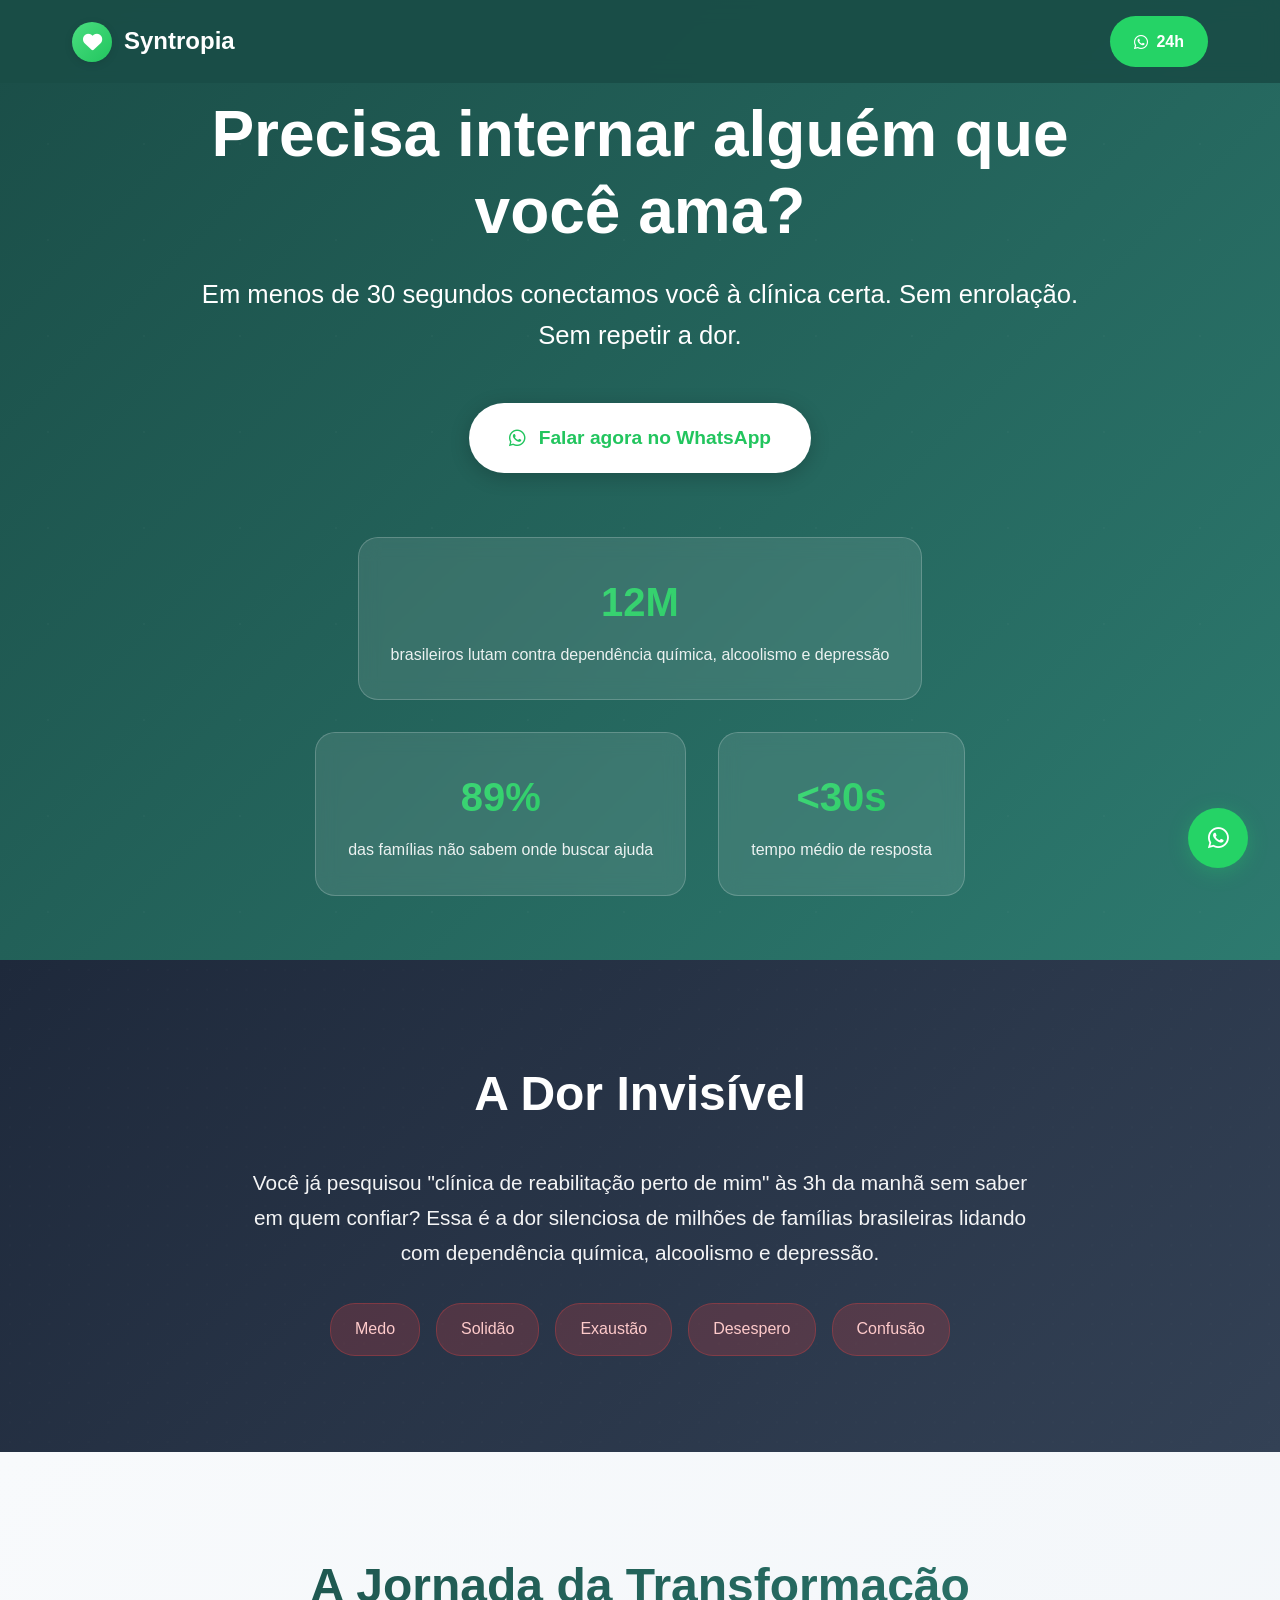
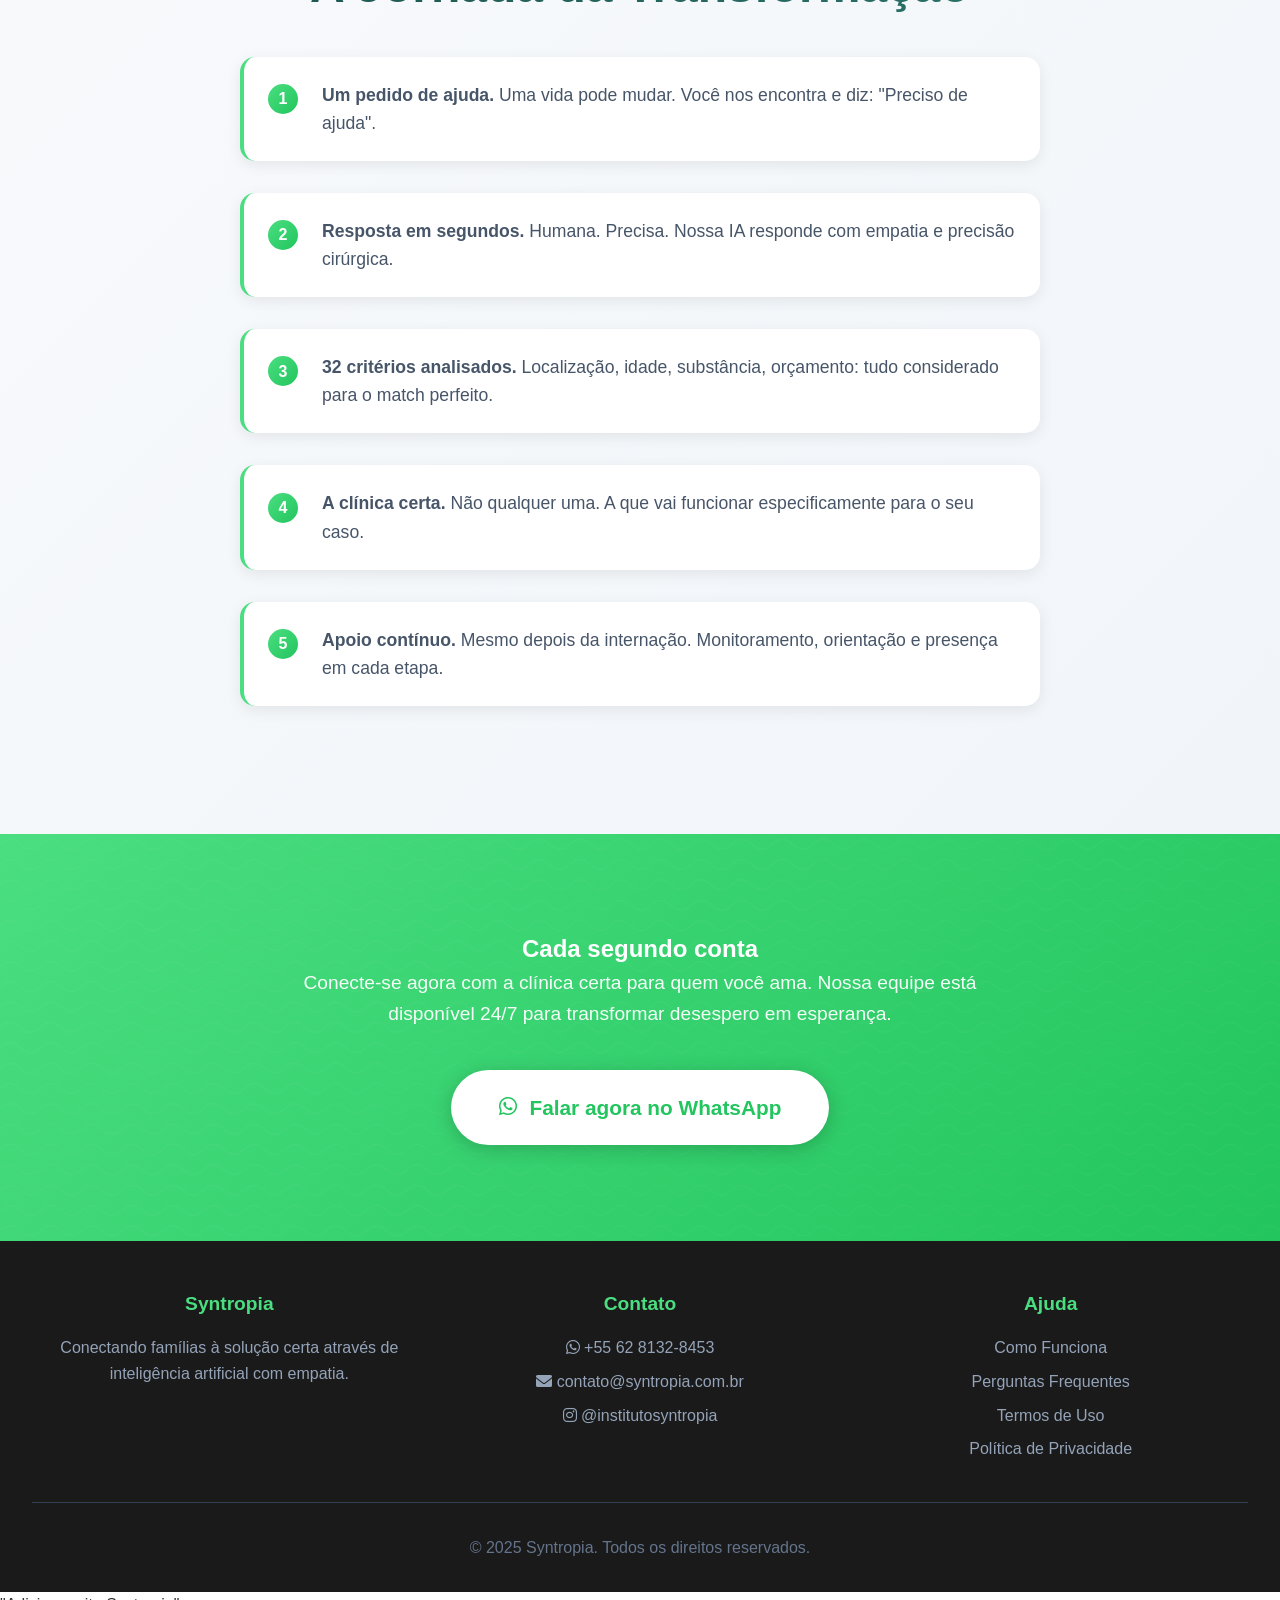
==== index.html @ f29ae725 "Create index.html" ====
<!DOCTYPE html>
<html lang="pt-BR">
<head>
    <meta charset="UTF-8">
    <meta name="viewport" content="width=device-width, initial-scale=1.0">
    <title>Syntropia - A Clínica Certa em Segundos</title>
    <link href="https://cdnjs.cloudflare.com/ajax/libs/font-awesome/6.0.0/css/all.min.css" rel="stylesheet">
    <style>
        * {
            margin: 0;
            padding: 0;
            box-sizing: border-box;
        }
        
        body {
            font-family: 'Segoe UI', Tahoma, Geneva, Verdana, sans-serif;
            line-height: 1.6;
            color: #333;
            overflow-x: hidden;
        }
        
        /* Header */
        .header {
            position: fixed;
            top: 0;
            width: 100%;
            background: rgba(26, 77, 71, 0.95);
            backdrop-filter: blur(10px);
            z-index: 1000;
            padding: 1rem 0;
            transition: all 0.3s ease;
        }
        
        .nav {
            display: flex;
            justify-content: space-between;
            align-items: center;
            max-width: 1200px;
            margin: 0 auto;
            padding: 0 2rem;
        }
        
        .logo {
            display: flex;
            align-items: center;
            gap: 12px;
            font-size: 1.5rem;
            font-weight: bold;
            color: white;
            text-decoration: none;
        }
        
        .logo-icon {
            width: 40px;
            height: 40px;
            background: linear-gradient(135deg, #4ade80, #22c55e);
            border-radius: 50%;
            display: flex;
            align-items: center;
            justify-content: center;
            color: white;
            font-size: 1.2rem;
            box-shadow: 0 2px 8px rgba(0, 0, 0, 0.1);
        }
        
        .logo-icon i {
            color: white !important;
            font-size: 1.2rem;
        }
        
        .whatsapp-header {
            background: #25d366;
            color: white;
            padding: 0.8rem 1.5rem;
            border-radius: 50px;
            text-decoration: none;
            font-weight: 600;
            display: flex;
            align-items: center;
            gap: 0.5rem;
            transition: transform 0.3s ease;
            animation: pulse 2s infinite;
        }
        
        .whatsapp-header:hover {
            transform: scale(1.05);
            color: white;
        }
        
        /* Hero Section */
        .hero {
            background: linear-gradient(135deg, #1a4d47 0%, #2d7a6f 100%);
            min-height: 100vh;
            display: flex;
            align-items: center;
            justify-content: center;
            text-align: center;
            color: white;
            padding: 6rem 2rem 4rem;
            position: relative;
            overflow: hidden;
        }
        
        .hero::before {
            content: '';
            position: absolute;
            top: 0;
            left: 0;
            right: 0;
            bottom: 0;
            background: url('data:image/svg+xml,<svg xmlns="http://www.w3.org/2000/svg" viewBox="0 0 1000 1000"><defs><pattern id="grain" width="100" height="100" patternUnits="userSpaceOnUse"><circle cx="50" cy="50" r="1" fill="white" opacity="0.08"/></pattern></defs><rect width="100%" height="100%" fill="url(%23grain)"/></svg>');
            opacity: 0.4;
        }
        
        .hero-content {
            position: relative;
            z-index: 2;
            max-width: 900px;
            margin: 0 auto;
        }
        
        .hero h1 {
            font-size: clamp(2.2rem, 6vw, 4rem);
            font-weight: 700;
            margin-bottom: 1.5rem;
            line-height: 1.2;
            opacity: 0;
            animation: slideUp 1s ease 0.3s forwards;
        }
        
        .hero-subtitle {
            font-size: clamp(1.1rem, 3vw, 1.6rem);
            margin-bottom: 3rem;
            opacity: 0.95;
            font-weight: 400;
            opacity: 0;
            animation: slideUp 1s ease 0.6s forwards;
        }
        
        .btn {
            padding: 1.2rem 2.5rem;
            border-radius: 50px;
            font-size: 1.2rem;
            font-weight: 600;
            text-decoration: none;
            display: inline-flex;
            align-items: center;
            gap: 0.8rem;
            cursor: pointer;
            transition: all 0.3s ease;
            border: none;
            opacity: 0;
            animation: slideUp 1s ease 0.9s forwards;
        }
        
        .btn-primary {
            background: white;
            color: #22c55e;
            box-shadow: 0 4px 20px rgba(0, 0, 0, 0.2);
        }
        
        .btn-primary:hover {
            background: #f8fafc;
            transform: translateY(-3px);
            box-shadow: 0 8px 30px rgba(0, 0, 0, 0.3);
        }
        
        .stats {
            display: flex;
            flex-wrap: wrap;
            gap: 2rem;
            justify-content: center;
            margin-top: 4rem;
        }
        
        .stat {
            background: rgba(255, 255, 255, 0.1);
            backdrop-filter: blur(10px);
            padding: 2rem;
            border-radius: 20px;
            min-width: 220px;
            border: 1px solid rgba(255, 255, 255, 0.2);
            opacity: 0;
            animation: slideUp 1s ease forwards;
        }
        
        .stat:nth-child(1) { animation-delay: 1.2s; }
        .stat:nth-child(2) { animation-delay: 1.5s; }
        .stat:nth-child(3) { animation-delay: 1.8s; }
        
        .stat h2 {
            font-size: 2.5rem;
            margin: 0 0 0.5rem 0;
            background: linear-gradient(135deg, #4ade80, #22c55e);
            -webkit-background-clip: text;
            -webkit-text-fill-color: transparent;
            background-clip: text;
            font-weight: 700;
        }
        
        .stat p {
            font-size: 1rem;
            opacity: 0.9;
            margin: 0;
        }
        
        /* Sections */
        .section {
            padding: 6rem 2rem;
            text-align: center;
        }
        
        .pain {
            background: linear-gradient(135deg, #1e293b 0%, #334155 100%);
            color: white;
            position: relative;
        }
        
        .pain::before {
            content: '';
            position: absolute;
            top: 0;
            left: 0;
            right: 0;
            bottom: 0;
            background: url('data:image/svg+xml,<svg xmlns="http://www.w3.org/2000/svg" viewBox="0 0 1000 1000"><defs><pattern id="dots" width="40" height="40" patternUnits="userSpaceOnUse"><circle cx="20" cy="20" r="1" fill="white" opacity="0.05"/></pattern></defs><rect width="100%" height="100%" fill="url(%23dots)"/></svg>');
        }
        
        .pain-content {
            position: relative;
            z-index: 2;
            max-width: 800px;
            margin: 0 auto;
        }
        
        .section-title {
            font-size: clamp(2rem, 4vw, 3rem);
            font-weight: 700;
            margin-bottom: 2rem;
        }
        
        .pain .section-title {
            color: white;
        }
        
        .pain-description {
            font-size: 1.3rem;
            margin-bottom: 2rem;
            line-height: 1.7;
            opacity: 0.95;
        }
        
        .pain-emotions {
            display: flex;
            flex-wrap: wrap;
            gap: 1rem;
            justify-content: center;
            margin-top: 2rem;
        }
        
        .emotion {
            background: rgba(239, 68, 68, 0.2);
            color: #fecaca;
            padding: 0.8rem 1.5rem;
            border-radius: 25px;
            font-weight: 500;
            border: 1px solid rgba(239, 68, 68, 0.3);
            font-size: 1rem;
        }
        
        .journey {
            background: linear-gradient(135deg, #f8fafc 0%, #f1f5f9 100%);
        }
        
        .journey .section-title {
            background: linear-gradient(135deg, #1a4d47, #2d7a6f);
            -webkit-background-clip: text;
            -webkit-text-fill-color: transparent;
            background-clip: text;
        }
        
        .journey-steps {
            max-width: 800px;
            margin: 0 auto;
            text-align: left;
        }
        
        .step {
            display: flex;
            align-items: flex-start;
            gap: 1.5rem;
            margin-bottom: 2rem;
            padding: 1.5rem;
            background: white;
            border-radius: 15px;
            box-shadow: 0 4px 15px rgba(0, 0, 0, 0.08);
            border-left: 4px solid #4ade80;
            transition: transform 0.3s ease, box-shadow 0.3s ease;
        }
        
        .step:hover {
            transform: translateX(5px);
            box-shadow: 0 8px 25px rgba(0, 0, 0, 0.12);
        }
        
        .step-number {
            background: linear-gradient(135deg, #4ade80, #22c55e);
            color: white;
            width: 30px;
            height: 30px;
            border-radius: 50%;
            display: flex;
            align-items: center;
            justify-content: center;
            font-weight: bold;
            flex-shrink: 0;
            margin-top: 0.2rem;
        }
        
        .step-content p {
            font-size: 1.1rem;
            line-height: 1.6;
            color: #475569;
            margin: 0;
        }
        
        .cta {
            background: linear-gradient(135deg, #4ade80 0%, #22c55e 100%);
            color: white;
            position: relative;
            overflow: hidden;
        }
        
        .cta::before {
            content: '';
            position: absolute;
            top: 0;
            left: 0;
            right: 0;
            bottom: 0;
            background: url('data:image/svg+xml,<svg xmlns="http://www.w3.org/2000/svg" viewBox="0 0 1000 1000"><defs><pattern id="waves" width="100" height="50" patternUnits="userSpaceOnUse"><path d="M0 25 Q25 0 50 25 T100 25" stroke="white" stroke-width="1" fill="none" opacity="0.1"/></pattern></defs><rect width="100%" height="100%" fill="url(%23waves)"/></svg>');
        }
        
        .cta-content {
            position: relative;
            z-index: 2;
            max-width: 700px;
            margin: 0 auto;
        }
        
        .cta .section-title {
            color: white;
            margin-bottom: 1.5rem;
        }
        
        .cta p {
            font-size: 1.2rem;
            margin-bottom: 2.5rem;
            opacity: 0.95;
            line-height: 1.6;
        }
        
        .cta .btn-primary {
            background: white;
            color: #22c55e;
            font-size: 1.3rem;
            padding: 1.3rem 3rem;
        }
        
        /* Footer */
        footer {
            background: #1a1a1a;
            color: #94a3b8;
            padding: 3rem 2rem 2rem;
            text-align: center;
        }
        
        .footer-content {
            max-width: 1200px;
            margin: 0 auto;
            display: grid;
            grid-template-columns: repeat(auto-fit, minmax(250px, 1fr));
            gap: 2rem;
            margin-bottom: 2rem;
        }
        
        .footer-section h3 {
            color: #4ade80;
            margin-bottom: 1rem;
            font-size: 1.2rem;
        }
        
        .footer-section p, .footer-section a {
            color: #94a3b8;
            text-decoration: none;
            margin-bottom: 0.5rem;
            display: block;
            transition: color 0.3s ease;
        }
        
        .footer-section a:hover {
            color: #4ade80;
        }
        
        .footer-bottom {
            border-top: 1px solid #334155;
            padding-top: 2rem;
            color: #64748b;
        }
        
        /* WhatsApp Float Button */
        .whatsapp-float {
            position: fixed;
            bottom: 2rem;
            right: 2rem;
            background: #25d366;
            color: white;
            width: 60px;
            height: 60px;
            border-radius: 50%;
            display: flex;
            align-items: center;
            justify-content: center;
            font-size: 1.5rem;
            text-decoration: none;
            box-shadow: 0 4px 20px rgba(37, 211, 102, 0.3);
            z-index: 1000;
            transition: transform 0.3s ease;
            animation: pulse 2s infinite;
        }
        
        .whatsapp-float:hover {
            transform: scale(1.1);
            color: white;
        }
        
        /* Animations */
        @keyframes slideUp {
            from {
                opacity: 0;
                transform: translateY(30px);
            }
            to {
                opacity: 1;
                transform: translateY(0);
            }
        }
        
        @keyframes pulse {
            0% { box-shadow: 0 0 0 0 rgba(37, 211, 102, 0.7); }
            70% { box-shadow: 0 0 0 10px rgba(37, 211, 102, 0); }
            100% { box-shadow: 0 0 0 0 rgba(37, 211, 102, 0); }
        }
        
        /* Scroll animations */
        .fade-in {
            opacity: 0;
            transform: translateY(30px);
            transition: all 0.8s ease;
        }
        
        .fade-in.visible {
            opacity: 1;
            transform: translateY(0);
        }
        
        /* Mobile Responsive */
        @media (max-width: 768px) {
            .header {
                padding: 0.8rem 0;
            }
            
            .nav {
                padding: 0 1rem;
            }
            
            .whatsapp-header {
                padding: 0.6rem 1rem;
                font-size: 0.9rem;
            }
            
            .hero {
                padding: 5rem 1rem 3rem;
                min-height: 90vh;
            }
            
            .section {
                padding: 4rem 1rem;
            }
            
            .stats {
                gap: 1rem;
            }
            
            .stat {
                padding: 1.5rem;
                min-width: 180px;
            }
            
            .step {
                flex-direction: column;
                text-align: center;
                gap: 1rem;
            }
            
            .journey-steps {
                text-align: center;
            }
            
            .btn {
                padding: 1rem 2rem;
                font-size: 1.1rem;
            }
            
            .whatsapp-float {
                width: 55px;
                height: 55px;
                bottom: 1.5rem;
                right: 1.5rem;
            }
        }
        
        @media (max-width: 480px) {
            .hero h1 {
                font-size: 2rem;
            }
            
            .hero-subtitle {
                font-size: 1rem;
            }
            
            .stat h2 {
                font-size: 2rem;
            }
            
            .section-title {
                font-size: 1.8rem;
            }
        }
    </style>
</head>
<body>
    <!-- Header -->
    <header class="header">
        <nav class="nav">
            <a href="#" class="logo">
                <div class="logo-icon">
                    <i class="fas fa-heart"></i>
                </div>
                Syntropia
            </a>
            <a href="https://wa.me/556281328453" target="_blank" class="whatsapp-header">
                <i class="fab fa-whatsapp"></i>
                24h
            </a>
        </nav>
    </header>

    <!-- Hero -->
    <section class="hero">
        <div class="hero-content">
            <h1>Precisa internar alguém que você ama?</h1>
            <p class="hero-subtitle">Em menos de 30 segundos conectamos você à clínica certa. Sem enrolação. Sem repetir a dor.</p>
            <a href="https://wa.me/556281328453" target="_blank" class="btn btn-primary">
                <i class="fab fa-whatsapp"></i> 
                Falar agora no WhatsApp
            </a>
            <div class="stats">
                <div class="stat">
                    <h2>12M</h2>
                    <p>brasileiros lutam contra dependência química, alcoolismo e depressão</p>
                </div>
                <div class="stat">
                    <h2>89%</h2>
                    <p>das famílias não sabem onde buscar ajuda</p>
                </div>
                <div class="stat">
                    <h2>&lt;30s</h2>
                    <p>tempo médio de resposta</p>
                </div>
            </div>
        </div>
    </section>

    <!-- Pain Section -->
    <section class="section pain fade-in">
        <div class="pain-content">
            <h2 class="section-title">A Dor Invisível</h2>
            <p class="pain-description">
                Você já pesquisou "clínica de reabilitação perto de mim" às 3h da manhã sem saber em quem confiar? 
                Essa é a dor silenciosa de milhões de famílias brasileiras lidando com dependência química, alcoolismo e depressão.
            </p>
            <div class="pain-emotions">
                <span class="emotion">Medo</span>
                <span class="emotion">Solidão</span>
                <span class="emotion">Exaustão</span>
                <span class="emotion">Desespero</span>
                <span class="emotion">Confusão</span>
            </div>
        </div>
    </section>

    <!-- Journey Section -->
    <section class="section journey fade-in">
        <h2 class="section-title">A Jornada da Transformação</h2>
        <div class="journey-steps">
            <div class="step">
                <div class="step-number">1</div>
                <div class="step-content">
                    <p><strong>Um pedido de ajuda.</strong> Uma vida pode mudar. Você nos encontra e diz: "Preciso de ajuda".</p>
                </div>
            </div>
            <div class="step">
                <div class="step-number">2</div>
                <div class="step-content">
                    <p><strong>Resposta em segundos.</strong> Humana. Precisa. Nossa IA responde com empatia e precisão cirúrgica.</p>
                </div>
            </div>
            <div class="step">
                <div class="step-number">3</div>
                <div class="step-content">
                    <p><strong>32 critérios analisados.</strong> Localização, idade, substância, orçamento: tudo considerado para o match perfeito.</p>
                </div>
            </div>
            <div class="step">
                <div class="step-number">4</div>
                <div class="step-content">
                    <p><strong>A clínica certa.</strong> Não qualquer uma. A que vai funcionar especificamente para o seu caso.</p>
                </div>
            </div>
            <div class="step">
                <div class="step-number">5</div>
                <div class="step-content">
                    <p><strong>Apoio contínuo.</strong> Mesmo depois da internação. Monitoramento, orientação e presença em cada etapa.</p>
                </div>
            </div>
        </div>
    </section>

    <!-- CTA Section -->
    <section class="section cta fade-in">
        <div class="cta-content">
            <h2>Cada segundo conta</h2>
            <p>Conecte-se agora com a clínica certa para quem você ama. Nossa equipe está disponível 24/7 para transformar desespero em esperança.</p>
            <a href="https://wa.me/556281328453" target="_blank" class="btn btn-primary">
                <i class="fab fa-whatsapp"></i> 
                Falar agora no WhatsApp
            </a>
        </div>
    </section>

    <!-- Footer -->
    <footer>
        <div class="footer-content">
            <div class="footer-section">
                <h3>Syntropia</h3>
                <p>Conectando famílias à solução certa através de inteligência artificial com empatia.</p>
            </div>
            <div class="footer-section">
                <h3>Contato</h3>
                <a href="https://wa.me/556281328453">
                    <i class="fab fa-whatsapp"></i> +55 62 8132-8453
                </a>
                <a href="mailto:contato@syntropia.com.br">
                    <i class="fas fa-envelope"></i> contato@syntropia.com.br
                </a>
                <a href="https://instagram.com/institutosyntropia" target="_blank">
                    <i class="fab fa-instagram"></i> @institutosyntropia
                </a>
            </div>
            <div class="footer-section">
                <h3>Ajuda</h3>
                <a href="#">Como Funciona</a>
                <a href="#">Perguntas Frequentes</a>
                <a href="#">Termos de Uso</a>
                <a href="#">Política de Privacidade</a>
            </div>
        </div>
        <div class="footer-bottom">
            <p>&copy; 2025 Syntropia. Todos os direitos reservados.</p>
        </div>
    </footer>

    <!-- WhatsApp Float Button -->
    <a href="https://wa.me/556281328453" class="whatsapp-float" target="_blank">
        <i class="fab fa-whatsapp"></i>
    </a>

    <script>
        // Header scroll effect
        window.addEventListener('scroll', () => {
            const header = document.querySelector('.header');
            if (window.scrollY > 100) {
                header.style.background = 'rgba(26, 77, 71, 0.98)';
            } else {
                header.style.background = 'rgba(26, 77, 71, 0.95)';
            }
        });

        // Fade in animation on scroll
        const observerOptions = {
            threshold: 0.1,
            rootMargin: '0px 0px -50px 0px'
        };

        const observer = new IntersectionObserver((entries) => {
            entries.forEach(entry => {
                if (entry.isIntersecting) {
                    entry.target.classList.add('visible');
                }
            });
        }, observerOptions);

        document.querySelectorAll('.fade-in').forEach(el => {
            observer.observe(el);
        });

        // Smooth scrolling for internal links
        document.querySelectorAll('a[href^="#"]').forEach(anchor => {
            anchor.addEventListener('click', function (e) {
                e.preventDefault();
                const target = document.querySelector(this.getAttribute('href'));
                if (target) {
                    target.scrollIntoView({
                        behavior: 'smooth',
                        block: 'start'
                    });
                }
            });
        });
    </script>
</body>
</html>
"Adicionar site Syntropia"
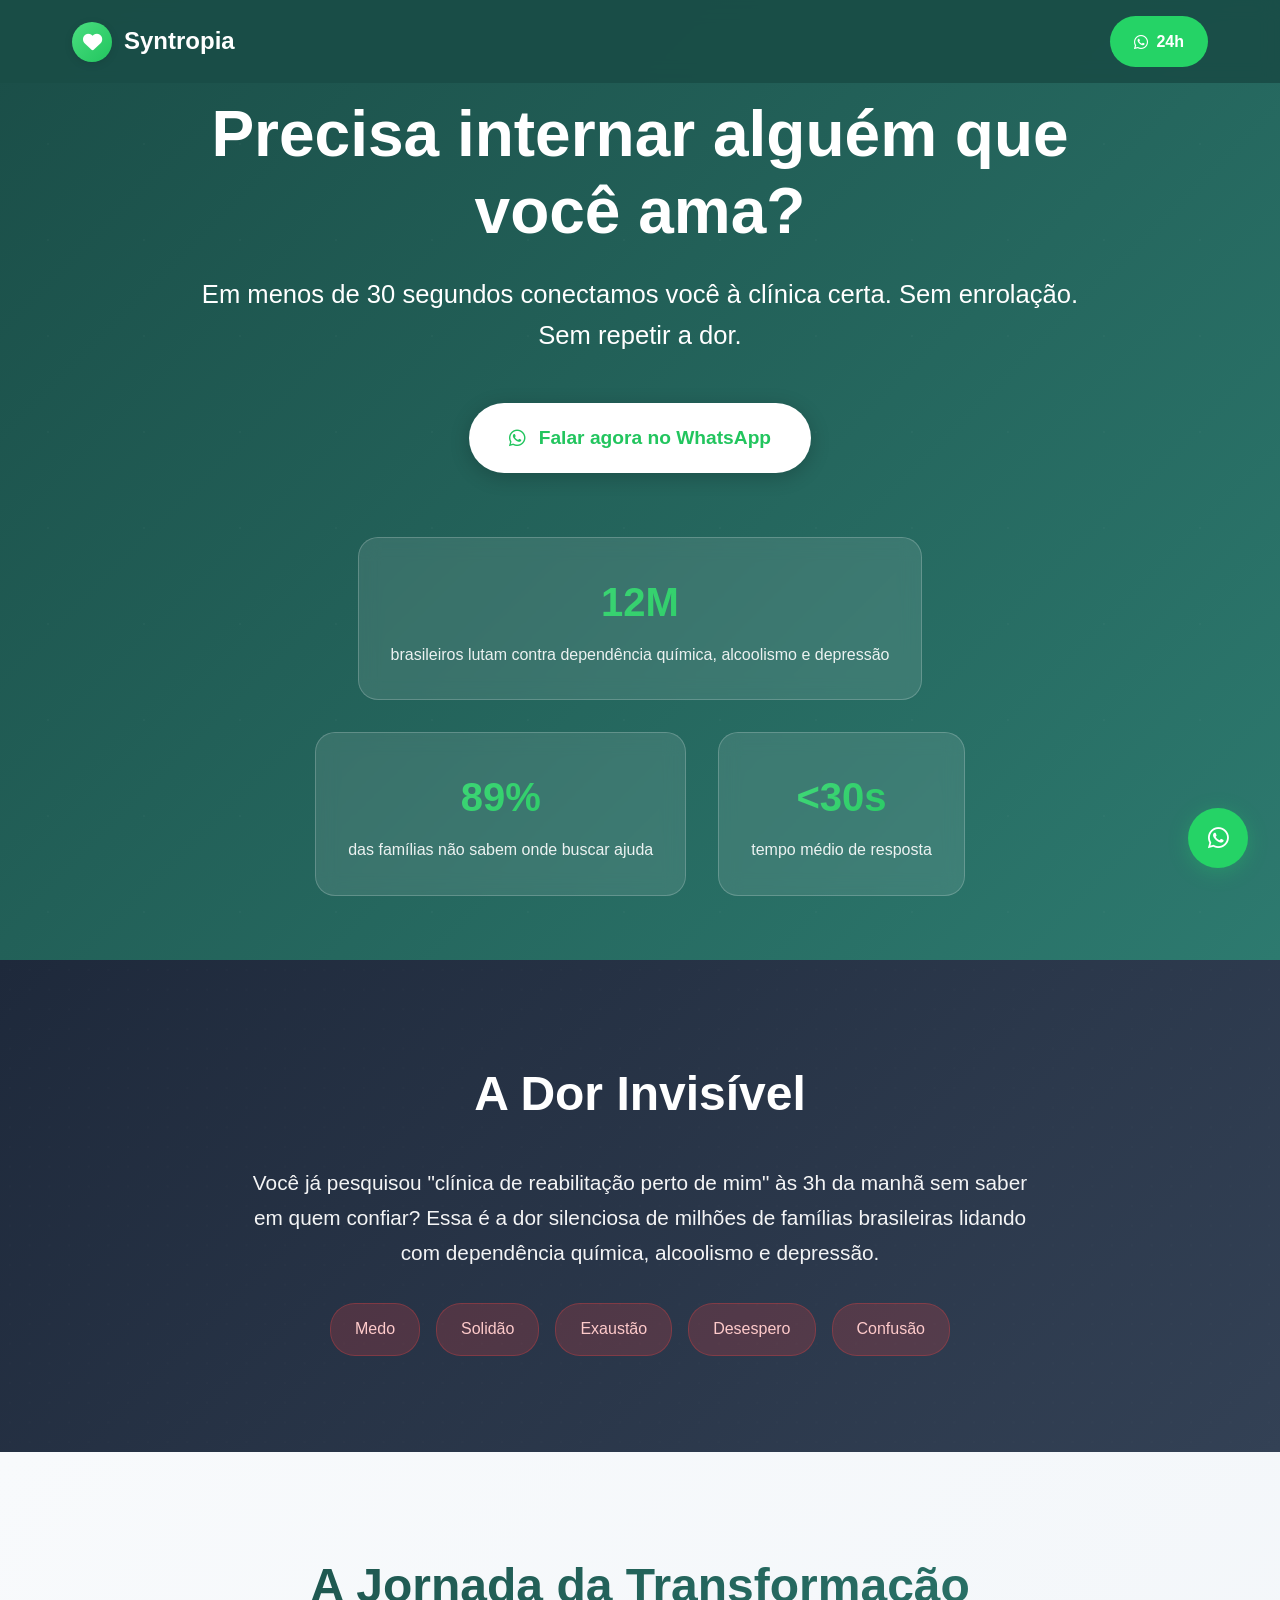
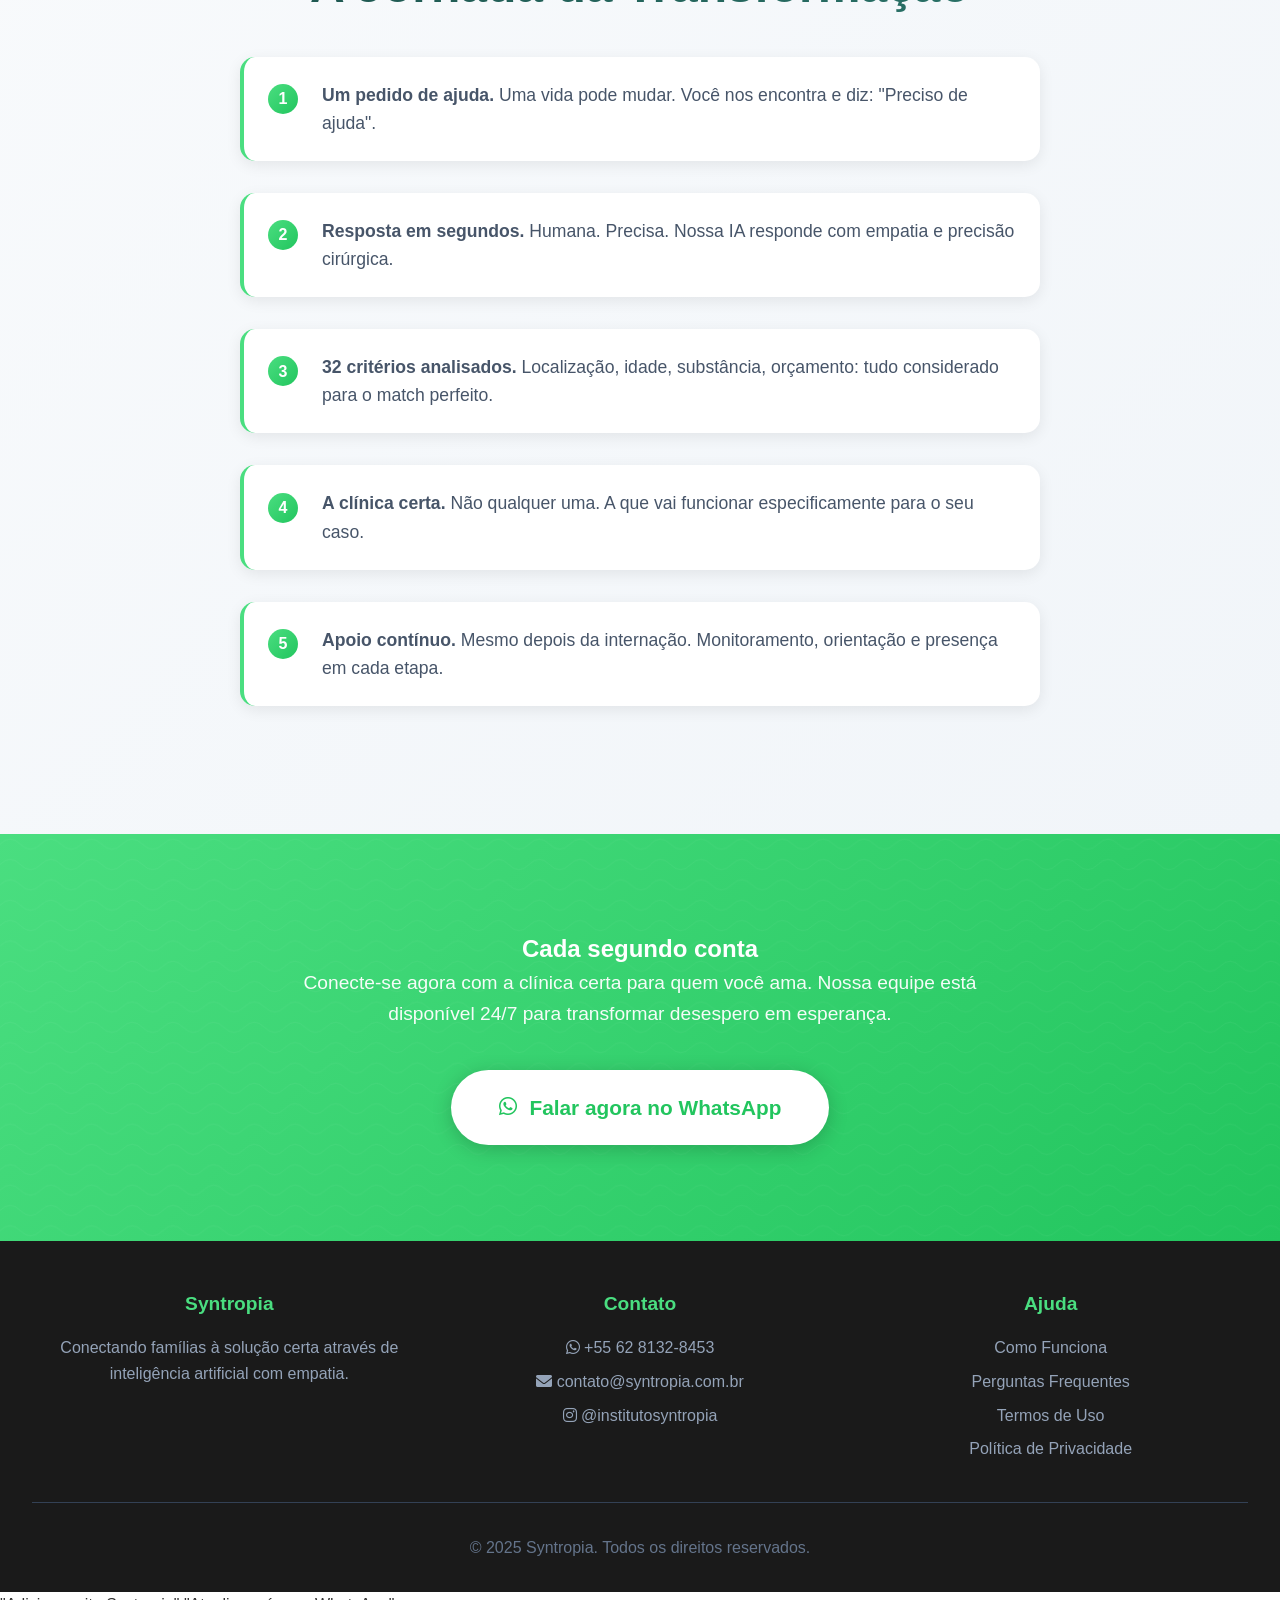
==== commit 8cda0d3d: "Update index.html" ====
--- a/index.html
+++ b/index.html
@@ -561,7 +561,7 @@
         <div class="hero-content">
             <h1>Precisa internar alguém que você ama?</h1>
             <p class="hero-subtitle">Em menos de 30 segundos conectamos você à clínica certa. Sem enrolação. Sem repetir a dor.</p>
-            <a href="https://wa.me/556281328453" target="_blank" class="btn btn-primary">
+            <a href="https://wa.me/556299334-2271" target="_blank" class="btn btn-primary">
                 <i class="fab fa-whatsapp"></i> 
                 Falar agora no WhatsApp
             </a>
@@ -642,7 +642,7 @@
         <div class="cta-content">
             <h2>Cada segundo conta</h2>
             <p>Conecte-se agora com a clínica certa para quem você ama. Nossa equipe está disponível 24/7 para transformar desespero em esperança.</p>
-            <a href="https://wa.me/556281328453" target="_blank" class="btn btn-primary">
+            <a href="https://wa.me/5562993342271" target="_blank" class="btn btn-primary">
                 <i class="fab fa-whatsapp"></i> 
                 Falar agora no WhatsApp
             </a>
@@ -732,3 +732,4 @@
 </body>
 </html>
 "Adicionar site Syntropia"
+ "Atualizar número WhatsApp"
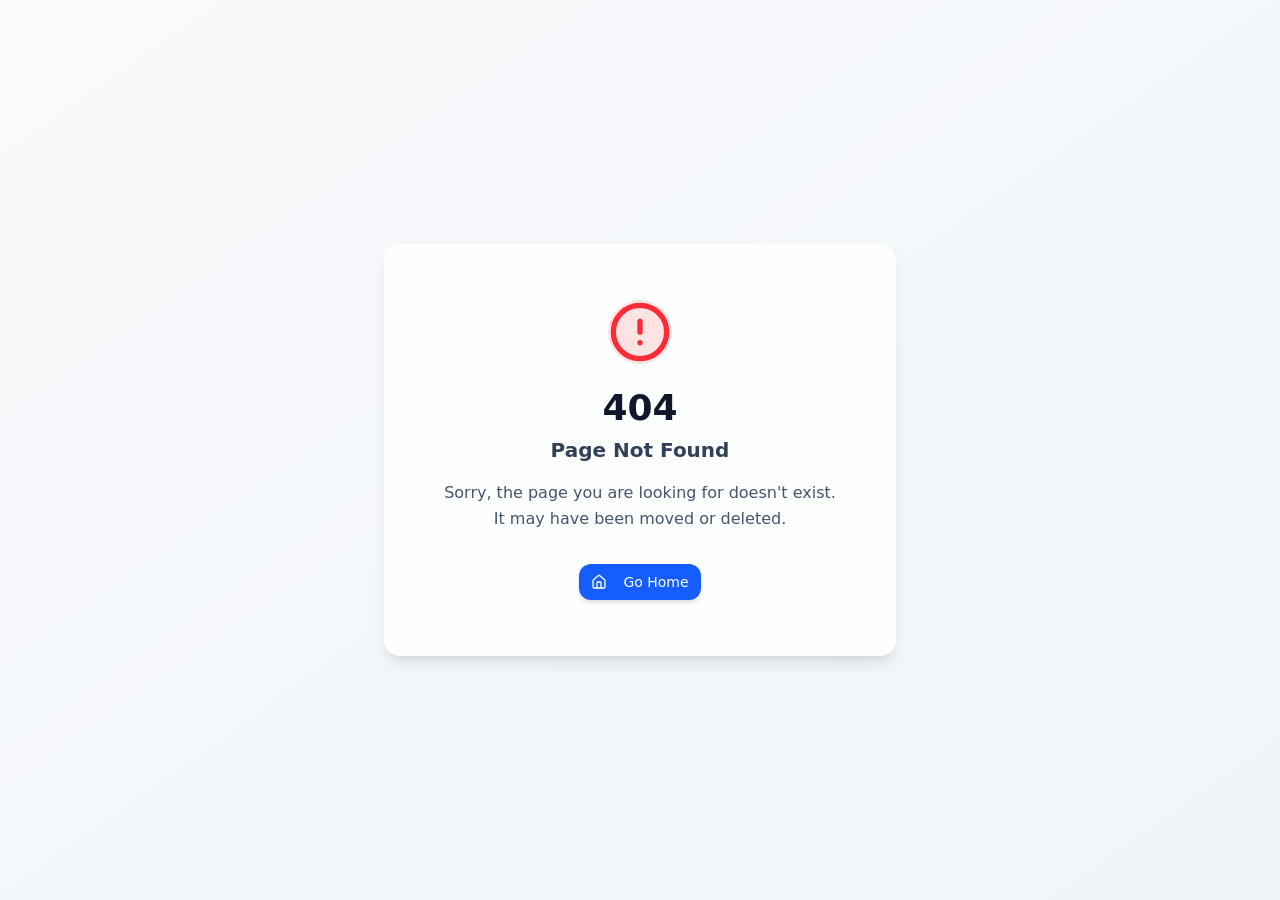
==== commit fa9369b7: "feat: Add Workshop IA website with React + Tailwind design and social sharing optimization" ====
--- a/index.html
+++ b/index.html
@@ -1,735 +1,113 @@
-<!DOCTYPE html>
-<html lang="pt-BR">
-<head>
-    <meta charset="UTF-8">
-    <meta name="viewport" content="width=device-width, initial-scale=1.0">
-    <title>Syntropia - A Clínica Certa em Segundos</title>
-    <link href="https://cdnjs.cloudflare.com/ajax/libs/font-awesome/6.0.0/css/all.min.css" rel="stylesheet">
-    <style>
-        * {
-            margin: 0;
-            padding: 0;
-            box-sizing: border-box;
-        }
-        
-        body {
-            font-family: 'Segoe UI', Tahoma, Geneva, Verdana, sans-serif;
-            line-height: 1.6;
-            color: #333;
-            overflow-x: hidden;
-        }
-        
-        /* Header */
-        .header {
-            position: fixed;
-            top: 0;
-            width: 100%;
-            background: rgba(26, 77, 71, 0.95);
-            backdrop-filter: blur(10px);
-            z-index: 1000;
-            padding: 1rem 0;
-            transition: all 0.3s ease;
-        }
-        
-        .nav {
-            display: flex;
-            justify-content: space-between;
-            align-items: center;
-            max-width: 1200px;
-            margin: 0 auto;
-            padding: 0 2rem;
-        }
-        
-        .logo {
-            display: flex;
-            align-items: center;
-            gap: 12px;
-            font-size: 1.5rem;
-            font-weight: bold;
-            color: white;
-            text-decoration: none;
-        }
-        
-        .logo-icon {
-            width: 40px;
-            height: 40px;
-            background: linear-gradient(135deg, #4ade80, #22c55e);
-            border-radius: 50%;
-            display: flex;
-            align-items: center;
-            justify-content: center;
-            color: white;
-            font-size: 1.2rem;
-            box-shadow: 0 2px 8px rgba(0, 0, 0, 0.1);
-        }
-        
-        .logo-icon i {
-            color: white !important;
-            font-size: 1.2rem;
-        }
-        
-        .whatsapp-header {
-            background: #25d366;
-            color: white;
-            padding: 0.8rem 1.5rem;
-            border-radius: 50px;
-            text-decoration: none;
-            font-weight: 600;
-            display: flex;
-            align-items: center;
-            gap: 0.5rem;
-            transition: transform 0.3s ease;
-            animation: pulse 2s infinite;
-        }
-        
-        .whatsapp-header:hover {
-            transform: scale(1.05);
-            color: white;
-        }
-        
-        /* Hero Section */
-        .hero {
-            background: linear-gradient(135deg, #1a4d47 0%, #2d7a6f 100%);
-            min-height: 100vh;
-            display: flex;
-            align-items: center;
-            justify-content: center;
-            text-align: center;
-            color: white;
-            padding: 6rem 2rem 4rem;
-            position: relative;
-            overflow: hidden;
-        }
-        
-        .hero::before {
-            content: '';
-            position: absolute;
-            top: 0;
-            left: 0;
-            right: 0;
-            bottom: 0;
-            background: url('data:image/svg+xml,<svg xmlns="http://www.w3.org/2000/svg" viewBox="0 0 1000 1000"><defs><pattern id="grain" width="100" height="100" patternUnits="userSpaceOnUse"><circle cx="50" cy="50" r="1" fill="white" opacity="0.08"/></pattern></defs><rect width="100%" height="100%" fill="url(%23grain)"/></svg>');
-            opacity: 0.4;
-        }
-        
-        .hero-content {
-            position: relative;
-            z-index: 2;
-            max-width: 900px;
-            margin: 0 auto;
-        }
-        
-        .hero h1 {
-            font-size: clamp(2.2rem, 6vw, 4rem);
-            font-weight: 700;
-            margin-bottom: 1.5rem;
-            line-height: 1.2;
-            opacity: 0;
-            animation: slideUp 1s ease 0.3s forwards;
-        }
-        
-        .hero-subtitle {
-            font-size: clamp(1.1rem, 3vw, 1.6rem);
-            margin-bottom: 3rem;
-            opacity: 0.95;
-            font-weight: 400;
-            opacity: 0;
-            animation: slideUp 1s ease 0.6s forwards;
-        }
-        
-        .btn {
-            padding: 1.2rem 2.5rem;
-            border-radius: 50px;
-            font-size: 1.2rem;
-            font-weight: 600;
-            text-decoration: none;
-            display: inline-flex;
-            align-items: center;
-            gap: 0.8rem;
-            cursor: pointer;
-            transition: all 0.3s ease;
-            border: none;
-            opacity: 0;
-            animation: slideUp 1s ease 0.9s forwards;
-        }
-        
-        .btn-primary {
-            background: white;
-            color: #22c55e;
-            box-shadow: 0 4px 20px rgba(0, 0, 0, 0.2);
-        }
-        
-        .btn-primary:hover {
-            background: #f8fafc;
-            transform: translateY(-3px);
-            box-shadow: 0 8px 30px rgba(0, 0, 0, 0.3);
-        }
-        
-        .stats {
-            display: flex;
-            flex-wrap: wrap;
-            gap: 2rem;
-            justify-content: center;
-            margin-top: 4rem;
-        }
-        
-        .stat {
-            background: rgba(255, 255, 255, 0.1);
-            backdrop-filter: blur(10px);
-            padding: 2rem;
-            border-radius: 20px;
-            min-width: 220px;
-            border: 1px solid rgba(255, 255, 255, 0.2);
-            opacity: 0;
-            animation: slideUp 1s ease forwards;
-        }
-        
-        .stat:nth-child(1) { animation-delay: 1.2s; }
-        .stat:nth-child(2) { animation-delay: 1.5s; }
-        .stat:nth-child(3) { animation-delay: 1.8s; }
-        
-        .stat h2 {
-            font-size: 2.5rem;
-            margin: 0 0 0.5rem 0;
-            background: linear-gradient(135deg, #4ade80, #22c55e);
-            -webkit-background-clip: text;
-            -webkit-text-fill-color: transparent;
-            background-clip: text;
-            font-weight: 700;
-        }
-        
-        .stat p {
-            font-size: 1rem;
-            opacity: 0.9;
-            margin: 0;
-        }
-        
-        /* Sections */
-        .section {
-            padding: 6rem 2rem;
-            text-align: center;
-        }
-        
-        .pain {
-            background: linear-gradient(135deg, #1e293b 0%, #334155 100%);
-            color: white;
-            position: relative;
-        }
-        
-        .pain::before {
-            content: '';
-            position: absolute;
-            top: 0;
-            left: 0;
-            right: 0;
-            bottom: 0;
-            background: url('data:image/svg+xml,<svg xmlns="http://www.w3.org/2000/svg" viewBox="0 0 1000 1000"><defs><pattern id="dots" width="40" height="40" patternUnits="userSpaceOnUse"><circle cx="20" cy="20" r="1" fill="white" opacity="0.05"/></pattern></defs><rect width="100%" height="100%" fill="url(%23dots)"/></svg>');
-        }
-        
-        .pain-content {
-            position: relative;
-            z-index: 2;
-            max-width: 800px;
-            margin: 0 auto;
-        }
-        
-        .section-title {
-            font-size: clamp(2rem, 4vw, 3rem);
-            font-weight: 700;
-            margin-bottom: 2rem;
-        }
-        
-        .pain .section-title {
-            color: white;
-        }
-        
-        .pain-description {
-            font-size: 1.3rem;
-            margin-bottom: 2rem;
-            line-height: 1.7;
-            opacity: 0.95;
-        }
-        
-        .pain-emotions {
-            display: flex;
-            flex-wrap: wrap;
-            gap: 1rem;
-            justify-content: center;
-            margin-top: 2rem;
-        }
-        
-        .emotion {
-            background: rgba(239, 68, 68, 0.2);
-            color: #fecaca;
-            padding: 0.8rem 1.5rem;
-            border-radius: 25px;
-            font-weight: 500;
-            border: 1px solid rgba(239, 68, 68, 0.3);
-            font-size: 1rem;
-        }
-        
-        .journey {
-            background: linear-gradient(135deg, #f8fafc 0%, #f1f5f9 100%);
-        }
-        
-        .journey .section-title {
-            background: linear-gradient(135deg, #1a4d47, #2d7a6f);
-            -webkit-background-clip: text;
-            -webkit-text-fill-color: transparent;
-            background-clip: text;
-        }
-        
-        .journey-steps {
-            max-width: 800px;
-            margin: 0 auto;
-            text-align: left;
-        }
-        
-        .step {
-            display: flex;
-            align-items: flex-start;
-            gap: 1.5rem;
-            margin-bottom: 2rem;
-            padding: 1.5rem;
-            background: white;
-            border-radius: 15px;
-            box-shadow: 0 4px 15px rgba(0, 0, 0, 0.08);
-            border-left: 4px solid #4ade80;
-            transition: transform 0.3s ease, box-shadow 0.3s ease;
-        }
-        
-        .step:hover {
-            transform: translateX(5px);
-            box-shadow: 0 8px 25px rgba(0, 0, 0, 0.12);
-        }
-        
-        .step-number {
-            background: linear-gradient(135deg, #4ade80, #22c55e);
-            color: white;
-            width: 30px;
-            height: 30px;
-            border-radius: 50%;
-            display: flex;
-            align-items: center;
-            justify-content: center;
-            font-weight: bold;
-            flex-shrink: 0;
-            margin-top: 0.2rem;
-        }
-        
-        .step-content p {
-            font-size: 1.1rem;
-            line-height: 1.6;
-            color: #475569;
-            margin: 0;
-        }
-        
-        .cta {
-            background: linear-gradient(135deg, #4ade80 0%, #22c55e 100%);
-            color: white;
-            position: relative;
-            overflow: hidden;
-        }
-        
-        .cta::before {
-            content: '';
-            position: absolute;
-            top: 0;
-            left: 0;
-            right: 0;
-            bottom: 0;
-            background: url('data:image/svg+xml,<svg xmlns="http://www.w3.org/2000/svg" viewBox="0 0 1000 1000"><defs><pattern id="waves" width="100" height="50" patternUnits="userSpaceOnUse"><path d="M0 25 Q25 0 50 25 T100 25" stroke="white" stroke-width="1" fill="none" opacity="0.1"/></pattern></defs><rect width="100%" height="100%" fill="url(%23waves)"/></svg>');
-        }
-        
-        .cta-content {
-            position: relative;
-            z-index: 2;
-            max-width: 700px;
-            margin: 0 auto;
-        }
-        
-        .cta .section-title {
-            color: white;
-            margin-bottom: 1.5rem;
-        }
-        
-        .cta p {
-            font-size: 1.2rem;
-            margin-bottom: 2.5rem;
-            opacity: 0.95;
-            line-height: 1.6;
-        }
-        
-        .cta .btn-primary {
-            background: white;
-            color: #22c55e;
-            font-size: 1.3rem;
-            padding: 1.3rem 3rem;
-        }
-        
-        /* Footer */
-        footer {
-            background: #1a1a1a;
-            color: #94a3b8;
-            padding: 3rem 2rem 2rem;
-            text-align: center;
-        }
-        
-        .footer-content {
-            max-width: 1200px;
-            margin: 0 auto;
-            display: grid;
-            grid-template-columns: repeat(auto-fit, minmax(250px, 1fr));
-            gap: 2rem;
-            margin-bottom: 2rem;
-        }
-        
-        .footer-section h3 {
-            color: #4ade80;
-            margin-bottom: 1rem;
-            font-size: 1.2rem;
-        }
-        
-        .footer-section p, .footer-section a {
-            color: #94a3b8;
-            text-decoration: none;
-            margin-bottom: 0.5rem;
-            display: block;
-            transition: color 0.3s ease;
-        }
-        
-        .footer-section a:hover {
-            color: #4ade80;
-        }
-        
-        .footer-bottom {
-            border-top: 1px solid #334155;
-            padding-top: 2rem;
-            color: #64748b;
-        }
-        
-        /* WhatsApp Float Button */
-        .whatsapp-float {
-            position: fixed;
-            bottom: 2rem;
-            right: 2rem;
-            background: #25d366;
-            color: white;
-            width: 60px;
-            height: 60px;
-            border-radius: 50%;
-            display: flex;
-            align-items: center;
-            justify-content: center;
-            font-size: 1.5rem;
-            text-decoration: none;
-            box-shadow: 0 4px 20px rgba(37, 211, 102, 0.3);
-            z-index: 1000;
-            transition: transform 0.3s ease;
-            animation: pulse 2s infinite;
-        }
-        
-        .whatsapp-float:hover {
-            transform: scale(1.1);
-            color: white;
-        }
-        
-        /* Animations */
-        @keyframes slideUp {
-            from {
-                opacity: 0;
-                transform: translateY(30px);
-            }
-            to {
-                opacity: 1;
-                transform: translateY(0);
-            }
-        }
-        
-        @keyframes pulse {
-            0% { box-shadow: 0 0 0 0 rgba(37, 211, 102, 0.7); }
-            70% { box-shadow: 0 0 0 10px rgba(37, 211, 102, 0); }
-            100% { box-shadow: 0 0 0 0 rgba(37, 211, 102, 0); }
-        }
-        
-        /* Scroll animations */
-        .fade-in {
-            opacity: 0;
-            transform: translateY(30px);
-            transition: all 0.8s ease;
-        }
-        
-        .fade-in.visible {
-            opacity: 1;
-            transform: translateY(0);
-        }
-        
-        /* Mobile Responsive */
-        @media (max-width: 768px) {
-            .header {
-                padding: 0.8rem 0;
-            }
-            
-            .nav {
-                padding: 0 1rem;
-            }
-            
-            .whatsapp-header {
-                padding: 0.6rem 1rem;
-                font-size: 0.9rem;
-            }
-            
-            .hero {
-                padding: 5rem 1rem 3rem;
-                min-height: 90vh;
-            }
-            
-            .section {
-                padding: 4rem 1rem;
-            }
-            
-            .stats {
-                gap: 1rem;
-            }
-            
-            .stat {
-                padding: 1.5rem;
-                min-width: 180px;
-            }
-            
-            .step {
-                flex-direction: column;
-                text-align: center;
-                gap: 1rem;
-            }
-            
-            .journey-steps {
-                text-align: center;
-            }
-            
-            .btn {
-                padding: 1rem 2rem;
-                font-size: 1.1rem;
-            }
-            
-            .whatsapp-float {
-                width: 55px;
-                height: 55px;
-                bottom: 1.5rem;
-                right: 1.5rem;
-            }
-        }
-        
-        @media (max-width: 480px) {
-            .hero h1 {
-                font-size: 2rem;
-            }
-            
-            .hero-subtitle {
-                font-size: 1rem;
-            }
-            
-            .stat h2 {
-                font-size: 2rem;
-            }
-            
-            .section-title {
-                font-size: 1.8rem;
-            }
-        }
-    </style>
-</head>
-<body>
-    <!-- Header -->
-    <header class="header">
-        <nav class="nav">
-            <a href="#" class="logo">
-                <div class="logo-icon">
-                    <i class="fas fa-heart"></i>
-                </div>
-                Syntropia
-            </a>
-            <a href="https://wa.me/556281328453" target="_blank" class="whatsapp-header">
-                <i class="fab fa-whatsapp"></i>
-                24h
-            </a>
-        </nav>
-    </header>
+<!doctype html>
+<html lang="en">
 
-    <!-- Hero -->
-    <section class="hero">
-        <div class="hero-content">
-            <h1>Precisa internar alguém que você ama?</h1>
-            <p class="hero-subtitle">Em menos de 30 segundos conectamos você à clínica certa. Sem enrolação. Sem repetir a dor.</p>
-            <a href="https://wa.me/556299334-2271" target="_blank" class="btn btn-primary">
-                <i class="fab fa-whatsapp"></i> 
-                Falar agora no WhatsApp
-            </a>
-            <div class="stats">
-                <div class="stat">
-                    <h2>12M</h2>
-                    <p>brasileiros lutam contra dependência química, alcoolismo e depressão</p>
-                </div>
-                <div class="stat">
-                    <h2>89%</h2>
-                    <p>das famílias não sabem onde buscar ajuda</p>
-                </div>
-                <div class="stat">
-                    <h2>&lt;30s</h2>
-                    <p>tempo médio de resposta</p>
-                </div>
-            </div>
-        </div>
-    </section>
+  <head>
+    <meta charset="UTF-8" />
+    <meta name="viewport" content="width=device-width, initial-scale=1.0, maximum-scale=1" />
+    <title>Workshop IA · Goiânia | Clone + Agentes IA para Empresários</title>
+    
+    <!-- SEO & Meta Tags -->
+    <meta name="description" content="Workshop completo sobre Clone + Agentes IA para empresários de Goiânia. Aprenda a implementar IA na sua empresa com demo ao vivo e casos de uso reais." />
+    <meta name="keywords" content="IA, Inteligência Artificial, Workshop, Goiânia, Clone IA, Agentes IA, Empresários" />
+    <meta name="author" content="Instituto Atto-X" />
+    <meta name="theme-color" content="#F7F7F5" />
+    
+    <!-- Open Graph (Facebook, LinkedIn, WhatsApp) -->
+    <meta property="og:type" content="website" />
+    <meta property="og:title" content="Workshop IA · Goiânia" />
+    <meta property="og:description" content="Clone + Agentes IA para empresários. Estrutura completa, demo ao vivo e conversão garantida." />
+    <meta property="og:url" content="https://workshop-ia-gyn.manus.space" />
+    <meta property="og:image" content="https://workshop-ia-gyn.manus.space/og-image.png" />
+    <meta property="og:image:width" content="1200" />
+    <meta property="og:image:height" content="630" />
+    <meta property="og:locale" content="pt_BR" />
+    
+    <!-- Twitter Card -->
+    <meta name="twitter:card" content="summary_large_image" />
+    <meta name="twitter:title" content="Workshop IA · Goiânia" />
+    <meta name="twitter:description" content="Clone + Agentes IA para empresários. Estrutura completa, demo ao vivo e conversão garantida." />
+    <meta name="twitter:image" content="https://workshop-ia-gyn.manus.space/og-image.png" />
+    
+    <!-- WhatsApp Specific -->
+    <meta property="og:site_name" content="Workshop IA Goiânia" />
+    <meta name="apple-mobile-web-app-capable" content="yes" />
+    <meta name="apple-mobile-web-app-status-bar-style" content="black-translucent" />
+    
+    <!-- Google Fonts -->
+    <link rel="preconnect" href="https://fonts.googleapis.com" />
+    <link rel="preconnect" href="https://fonts.gstatic.com" crossorigin />
+    <link href="https://fonts.googleapis.com/css2?family=Instrument+Serif:ital@0;1&family=Geist:wght@300;400;500&display=swap" rel="stylesheet" />
+    <script type="module" crossorigin src="/assets/index-sjMyHUGQ.js"></script>
+    <link rel="stylesheet" crossorigin href="/assets/index-CX_gmSj7.css">
+    <script src="/__manus__/debug-collector.js" defer></script>
+  </head>
 
-    <!-- Pain Section -->
-    <section class="section pain fade-in">
-        <div class="pain-content">
-            <h2 class="section-title">A Dor Invisível</h2>
-            <p class="pain-description">
-                Você já pesquisou "clínica de reabilitação perto de mim" às 3h da manhã sem saber em quem confiar? 
-                Essa é a dor silenciosa de milhões de famílias brasileiras lidando com dependência química, alcoolismo e depressão.
-            </p>
-            <div class="pain-emotions">
-                <span class="emotion">Medo</span>
-                <span class="emotion">Solidão</span>
-                <span class="emotion">Exaustão</span>
-                <span class="emotion">Desespero</span>
-                <span class="emotion">Confusão</span>
-            </div>
-        </div>
-    </section>
+  <body>
+    <script id="manus-runtime">window.__MANUS_HOST_DEV__ = false;
+(function(){"use strict";var Mr={exports:{}},Kn={};/**
+ * @license React
+ * react-jsx-runtime.production.js
+ *
+ * Copyright (c) Meta Platforms, Inc. and affiliates.
+ *
+ * This source code is licensed under the MIT license found in the
+ * LICENSE file in the root directory of this source tree.
+ */var $c;function um(){if($c)return Kn;$c=1;var r=Symbol.for("react.transitional.element"),i=Symbol.for("react.fragment");function c(s,d,m){var x=null;if(m!==void 0&&(x=""+m),d.key!==void 0&&(x=""+d.key),"key"in d){m={};for(var R in d)R!=="key"&&(m[R]=d[R])}else m=d;return d=m.ref,{$$typeof:r,type:s,key:x,ref:d!==void 0?d:null,props:m}}return Kn.Fragment=i,Kn.jsx=c,Kn.jsxs=c,Kn}var Fc;function dm(){return Fc||(Fc=1,Mr.exports=um()),Mr.exports}var h=dm(),Ar={exports:{}},Pn={},Rr={exports:{}},Nr={};/**
+ * @license React
+ * scheduler.production.js
+ *
+ * Copyright (c) Meta Platforms, Inc. and affiliates.
+ *
+ * This source code is licensed under the MIT license found in the
+ * LICENSE file in the root directory of this source tree.
+ */var Ic;function fm(){return Ic||(Ic=1,function(r){function i(A,q){var B=A.length;A.push(q);t:for(;0<B;){var bt=B-1>>>1,p=A[bt];if(0<d(p,q))A[bt]=q,A[B]=p,B=bt;else break t}}function c(A){return A.length===0?null:A[0]}function s(A){if(A.length===0)return null;var q=A[0],B=A.pop();if(B!==q){A[0]=B;t:for(var bt=0,p=A.length,O=p>>>1;bt<O;){var X=2*(bt+1)-1,G=A[X],Z=X+1,st=A[Z];if(0>d(G,B))Z<p&&0>d(st,G)?(A[bt]=st,A[Z]=B,bt=Z):(A[bt]=G,A[X]=B,bt=X);else if(Z<p&&0>d(st,B))A[bt]=st,A[Z]=B,bt=Z;else break t}}return q}function d(A,q){var B=A.sortIndex-q.sortIndex;return B!==0?B:A.id-q.id}if(r.unstable_now=void 0,typeof performance=="object"&&typeof performance.now=="function"){var m=performance;r.unstable_now=function(){return m.now()}}else{var x=Date,R=x.now();r.unstable_now=function(){return x.now()-R}}var C=[],v=[],D=1,j=null,J=3,at=!1,$=!1,nt=!1,ct=!1,ht=typeof setTimeout=="function"?setTimeout:null,St=typeof clearTimeout=="function"?clearTimeout:null,_=typeof setImmediate<"u"?setImmediate:null;function Y(A){for(var q=c(v);q!==null;){if(q.callback===null)s(v);else if(q.startTime<=A)s(v),q.sortIndex=q.expirationTime,i(C,q);else break;q=c(v)}}function H(A){if(nt=!1,Y(A),!$)if(c(C)!==null)$=!0,it||(it=!0,Bt());else{var q=c(v);q!==null&&Mt(H,q.startTime-A)}}var it=!1,rt=-1,V=5,xt=-1;function Be(){return ct?!0:!(r.unstable_now()-xt<V)}function te(){if(ct=!1,it){var A=r.unstable_now();xt=A;var q=!0;try{t:{$=!1,nt&&(nt=!1,St(rt),rt=-1),at=!0;var B=J;try{e:{for(Y(A),j=c(C);j!==null&&!(j.expirationTime>A&&Be());){var bt=j.callback;if(typeof bt=="function"){j.callback=null,J=j.priorityLevel;var p=bt(j.expirationTime<=A);if(A=r.unstable_now(),typeof p=="function"){j.callback=p,Y(A),q=!0;break e}j===c(C)&&s(C),Y(A)}else s(C);j=c(C)}if(j!==null)q=!0;else{var O=c(v);O!==null&&Mt(H,O.startTime-A),q=!1}}break t}finally{j=null,J=B,at=!1}q=void 0}}finally{q?Bt():it=!1}}}var Bt;if(typeof _=="function")Bt=function(){_(te)};else if(typeof MessageChannel<"u"){var me=new MessageChannel,Se=me.port2;me.port1.onmessage=te,Bt=function(){Se.postMessage(null)}}else Bt=function(){ht(te,0)};function Mt(A,q){rt=ht(function(){A(r.unstable_now())},q)}r.unstable_IdlePriority=5,r.unstable_ImmediatePriority=1,r.unstable_LowPriority=4,r.unstable_NormalPriority=3,r.unstable_Profiling=null,r.unstable_UserBlockingPriority=2,r.unstable_cancelCallback=function(A){A.callback=null},r.unstable_forceFrameRate=function(A){0>A||125<A?console.error("forceFrameRate takes a positive int between 0 and 125, forcing frame rates higher than 125 fps is not supported"):V=0<A?Math.floor(1e3/A):5},r.unstable_getCurrentPriorityLevel=function(){return J},r.unstable_next=function(A){switch(J){case 1:case 2:case 3:var q=3;break;default:q=J}var B=J;J=q;try{return A()}finally{J=B}},r.unstable_requestPaint=function(){ct=!0},r.unstable_runWithPriority=function(A,q){switch(A){case 1:case 2:case 3:case 4:case 5:break;default:A=3}var B=J;J=A;try{return q()}finally{J=B}},r.unstable_scheduleCallback=function(A,q,B){var bt=r.unstable_now();switch(typeof B=="object"&&B!==null?(B=B.delay,B=typeof B=="number"&&0<B?bt+B:bt):B=bt,A){case 1:var p=-1;break;case 2:p=250;break;case 5:p=1073741823;break;case 4:p=1e4;break;default:p=5e3}return p=B+p,A={id:D++,callback:q,priorityLevel:A,startTime:B,expirationTime:p,sortIndex:-1},B>bt?(A.sortIndex=B,i(v,A),c(C)===null&&A===c(v)&&(nt?(St(rt),rt=-1):nt=!0,Mt(H,B-bt))):(A.sortIndex=p,i(C,A),$||at||($=!0,it||(it=!0,Bt()))),A},r.unstable_shouldYield=Be,r.unstable_wrapCallback=function(A){var q=J;return function(){var B=J;J=q;try{return A.apply(this,arguments)}finally{J=B}}}}(Nr)),Nr}var tu;function hm(){return tu||(tu=1,Rr.exports=fm()),Rr.exports}var zr={exports:{}},ut={};/**
+ * @license React
+ * react.production.js
+ *
+ * Copyright (c) Meta Platforms, Inc. and affiliates.
+ *
+ * This source code is licensed under the MIT license found in the
+ * LICENSE file in the root directory of this source tree.
+ */var eu;function mm(){if(eu)return ut;eu=1;var r=Symbol.for("react.transitional.element"),i=Symbol.for("react.portal"),c=Symbol.for("react.fragment"),s=Symbol.for("react.strict_mode"),d=Symbol.for("react.profiler"),m=Symbol.for("react.consumer"),x=Symbol.for("react.context"),R=Symbol.for("react.forward_ref"),C=Symbol.for("react.suspense"),v=Symbol.for("react.memo"),D=Symbol.for("react.lazy"),j=Symbol.iterator;function J(p){return p===null||typeof p!="object"?null:(p=j&&p[j]||p["@@iterator"],typeof p=="function"?p:null)}var at={isMounted:function(){return!1},enqueueForceUpdate:function(){},enqueueReplaceState:function(){},enqueueSetState:function(){}},$=Object.assign,nt={};function ct(p,O,X){this.props=p,this.context=O,this.refs=nt,this.updater=X||at}ct.prototype.isReactComponent={},ct.prototype.setState=function(p,O){if(typeof p!="object"&&typeof p!="function"&&p!=null)throw Error("takes an object of state variables to update or a function which returns an object of state variables.");this.updater.enqueueSetState(this,p,O,"setState")},ct.prototype.forceUpdate=function(p){this.updater.enqueueForceUpdate(this,p,"forceUpdate")};function ht(){}ht.prototype=ct.prototype;function St(p,O,X){this.props=p,this.context=O,this.refs=nt,this.updater=X||at}var _=St.prototype=new ht;_.constructor=St,$(_,ct.prototype),_.isPureReactComponent=!0;var Y=Array.isArray,H={H:null,A:null,T:null,S:null,V:null},it=Object.prototype.hasOwnProperty;function rt(p,O,X,G,Z,st){return X=st.ref,{$$typeof:r,type:p,key:O,ref:X!==void 0?X:null,props:st}}function V(p,O){return rt(p.type,O,void 0,void 0,void 0,p.props)}function xt(p){return typeof p=="object"&&p!==null&&p.$$typeof===r}function Be(p){var O={"=":"=0",":":"=2"};return"$"+p.replace(/[=:]/g,function(X){return O[X]})}var te=/\/+/g;function Bt(p,O){return typeof p=="object"&&p!==null&&p.key!=null?Be(""+p.key):O.toString(36)}function me(){}function Se(p){switch(p.status){case"fulfilled":return p.value;case"rejected":throw p.reason;default:switch(typeof p.status=="string"?p.then(me,me):(p.status="pending",p.then(function(O){p.status==="pending"&&(p.status="fulfilled",p.value=O)},function(O){p.status==="pending"&&(p.status="rejected",p.reason=O)})),p.status){case"fulfilled":return p.value;case"rejected":throw p.reason}}throw p}function Mt(p,O,X,G,Z){var st=typeof p;(st==="undefined"||st==="boolean")&&(p=null);var I=!1;if(p===null)I=!0;else switch(st){case"bigint":case"string":case"number":I=!0;break;case"object":switch(p.$$typeof){case r:case i:I=!0;break;case D:return I=p._init,Mt(I(p._payload),O,X,G,Z)}}if(I)return Z=Z(p),I=G===""?"."+Bt(p,0):G,Y(Z)?(X="",I!=null&&(X=I.replace(te,"$&/")+"/"),Mt(Z,O,X,"",function(Jt){return Jt})):Z!=null&&(xt(Z)&&(Z=V(Z,X+(Z.key==null||p&&p.key===Z.key?"":(""+Z.key).replace(te,"$&/")+"/")+I)),O.push(Z)),1;I=0;var gt=G===""?".":G+":";if(Y(p))for(var Tt=0;Tt<p.length;Tt++)G=p[Tt],st=gt+Bt(G,Tt),I+=Mt(G,O,X,st,Z);else if(Tt=J(p),typeof Tt=="function")for(p=Tt.call(p),Tt=0;!(G=p.next()).done;)G=G.value,st=gt+Bt(G,Tt++),I+=Mt(G,O,X,st,Z);else if(st==="object"){if(typeof p.then=="function")return Mt(Se(p),O,X,G,Z);throw O=String(p),Error("Objects are not valid as a React child (found: "+(O==="[object Object]"?"object with keys {"+Object.keys(p).join(", ")+"}":O)+"). If you meant to render a collection of children, use an array instead.")}return I}function A(p,O,X){if(p==null)return p;var G=[],Z=0;return Mt(p,G,"","",function(st){return O.call(X,st,Z++)}),G}function q(p){if(p._status===-1){var O=p._result;O=O(),O.then(function(X){(p._status===0||p._status===-1)&&(p._status=1,p._result=X)},function(X){(p._status===0||p._status===-1)&&(p._status=2,p._result=X)}),p._status===-1&&(p._status=0,p._result=O)}if(p._status===1)return p._result.default;throw p._result}var B=typeof reportError=="function"?reportError:function(p){if(typeof window=="object"&&typeof window.ErrorEvent=="function"){var O=new window.ErrorEvent("error",{bubbles:!0,cancelable:!0,message:typeof p=="object"&&p!==null&&typeof p.message=="string"?String(p.message):String(p),error:p});if(!window.dispatchEvent(O))return}else if(typeof process=="object"&&typeof process.emit=="function"){process.emit("uncaughtException",p);return}console.error(p)};function bt(){}return ut.Children={map:A,forEach:function(p,O,X){A(p,function(){O.apply(this,arguments)},X)},count:function(p){var O=0;return A(p,function(){O++}),O},toArray:function(p){return A(p,function(O){return O})||[]},only:function(p){if(!xt(p))throw Error("React.Children.only expected to receive a single React element child.");return p}},ut.Component=ct,ut.Fragment=c,ut.Profiler=d,ut.PureComponent=St,ut.StrictMode=s,ut.Suspense=C,ut.__CLIENT_INTERNALS_DO_NOT_USE_OR_WARN_USERS_THEY_CANNOT_UPGRADE=H,ut.__COMPILER_RUNTIME={__proto__:null,c:function(p){return H.H.useMemoCache(p)}},ut.cache=function(p){return function(){return p.apply(null,arguments)}},ut.cloneElement=function(p,O,X){if(p==null)throw Error("The argument must be a React element, but you passed "+p+".");var G=$({},p.props),Z=p.key,st=void 0;if(O!=null)for(I in O.ref!==void 0&&(st=void 0),O.key!==void 0&&(Z=""+O.key),O)!it.call(O,I)||I==="key"||I==="__self"||I==="__source"||I==="ref"&&O.ref===void 0||(G[I]=O[I]);var I=arguments.length-2;if(I===1)G.children=X;else if(1<I){for(var gt=Array(I),Tt=0;Tt<I;Tt++)gt[Tt]=arguments[Tt+2];G.children=gt}return rt(p.type,Z,void 0,void 0,st,G)},ut.createContext=function(p){return p={$$typeof:x,_currentValue:p,_currentValue2:p,_threadCount:0,Provider:null,Consumer:null},p.Provider=p,p.Consumer={$$typeof:m,_context:p},p},ut.createElement=function(p,O,X){var G,Z={},st=null;if(O!=null)for(G in O.key!==void 0&&(st=""+O.key),O)it.call(O,G)&&G!=="key"&&G!=="__self"&&G!=="__source"&&(Z[G]=O[G]);var I=arguments.length-2;if(I===1)Z.children=X;else if(1<I){for(var gt=Array(I),Tt=0;Tt<I;Tt++)gt[Tt]=arguments[Tt+2];Z.children=gt}if(p&&p.defaultProps)for(G in I=p.defaultProps,I)Z[G]===void 0&&(Z[G]=I[G]);return rt(p,st,void 0,void 0,null,Z)},ut.createRef=function(){return{current:null}},ut.forwardRef=function(p){return{$$typeof:R,render:p}},ut.isValidElement=xt,ut.lazy=function(p){return{$$typeof:D,_payload:{_status:-1,_result:p},_init:q}},ut.memo=function(p,O){return{$$typeof:v,type:p,compare:O===void 0?null:O}},ut.startTransition=function(p){var O=H.T,X={};H.T=X;try{var G=p(),Z=H.S;Z!==null&&Z(X,G),typeof G=="object"&&G!==null&&typeof G.then=="function"&&G.then(bt,B)}catch(st){B(st)}finally{H.T=O}},ut.unstable_useCacheRefresh=function(){return H.H.useCacheRefresh()},ut.use=function(p){return H.H.use(p)},ut.useActionState=function(p,O,X){return H.H.useActionState(p,O,X)},ut.useCallback=function(p,O){return H.H.useCallback(p,O)},ut.useContext=function(p){return H.H.useContext(p)},ut.useDebugValue=function(){},ut.useDeferredValue=function(p,O){return H.H.useDeferredValue(p,O)},ut.useEffect=function(p,O,X){var G=H.H;if(typeof X=="function")throw Error("useEffect CRUD overload is not enabled in this build of React.");return G.useEffect(p,O)},ut.useId=function(){return H.H.useId()},ut.useImperativeHandle=function(p,O,X){return H.H.useImperativeHandle(p,O,X)},ut.useInsertionEffect=function(p,O){return H.H.useInsertionEffect(p,O)},ut.useLayoutEffect=function(p,O){return H.H.useLayoutEffect(p,O)},ut.useMemo=function(p,O){return H.H.useMemo(p,O)},ut.useOptimistic=function(p,O){return H.H.useOptimistic(p,O)},ut.useReducer=function(p,O,X){return H.H.useReducer(p,O,X)},ut.useRef=function(p){return H.H.useRef(p)},ut.useState=function(p){return H.H.useState(p)},ut.useSyncExternalStore=function(p,O,X){return H.H.useSyncExternalStore(p,O,X)},ut.useTransition=function(){return H.H.useTransition()},ut.version="19.1.1",ut}var lu;function _r(){return lu||(lu=1,zr.exports=mm()),zr.exports}var kr={exports:{}},he={};/**
+ * @license React
+ * react-dom.production.js
+ *
+ * Copyright (c) Meta Platforms, Inc. and affiliates.
+ *
+ * This source code is licensed under the MIT license found in the
+ * LICENSE file in the root directory of this source tree.
+ */var au;function gm(){if(au)return he;au=1;var r=_r();function i(C){var v="https://react.dev/errors/"+C;if(1<arguments.length){v+="?args[]="+encodeURIComponent(arguments[1]);for(var D=2;D<arguments.length;D++)v+="&args[]="+encodeURIComponent(arguments[D])}return"Minified React error #"+C+"; visit "+v+" for the full message or use the non-minified dev environment for full errors and additional helpful warnings."}function c(){}var s={d:{f:c,r:function(){throw Error(i(522))},D:c,C:c,L:c,m:c,X:c,S:c,M:c},p:0,findDOMNode:null},d=Symbol.for("react.portal");function m(C,v,D){var j=3<arguments.length&&arguments[3]!==void 0?arguments[3]:null;return{$$typeof:d,key:j==null?null:""+j,children:C,containerInfo:v,implementation:D}}var x=r.__CLIENT_INTERNALS_DO_NOT_USE_OR_WARN_USERS_THEY_CANNOT_UPGRADE;function R(C,v){if(C==="font")return"";if(typeof v=="string")return v==="use-credentials"?v:""}return he.__DOM_INTERNALS_DO_NOT_USE_OR_WARN_USERS_THEY_CANNOT_UPGRADE=s,he.createPortal=function(C,v){var D=2<arguments.length&&arguments[2]!==void 0?arguments[2]:null;if(!v||v.nodeType!==1&&v.nodeType!==9&&v.nodeType!==11)throw Error(i(299));return m(C,v,null,D)},he.flushSync=function(C){var v=x.T,D=s.p;try{if(x.T=null,s.p=2,C)return C()}finally{x.T=v,s.p=D,s.d.f()}},he.preconnect=function(C,v){typeof C=="string"&&(v?(v=v.crossOrigin,v=typeof v=="string"?v==="use-credentials"?v:"":void 0):v=null,s.d.C(C,v))},he.prefetchDNS=function(C){typeof C=="string"&&s.d.D(C)},he.preinit=function(C,v){if(typeof C=="string"&&v&&typeof v.as=="string"){var D=v.as,j=R(D,v.crossOrigin),J=typeof v.integrity=="string"?v.integrity:void 0,at=typeof v.fetchPriority=="string"?v.fetchPriority:void 0;D==="style"?s.d.S(C,typeof v.precedence=="string"?v.precedence:void 0,{crossOrigin:j,integrity:J,fetchPriority:at}):D==="script"&&s.d.X(C,{crossOrigin:j,integrity:J,fetchPriority:at,nonce:typeof v.nonce=="string"?v.nonce:void 0})}},he.preinitModule=function(C,v){if(typeof C=="string")if(typeof v=="object"&&v!==null){if(v.as==null||v.as==="script"){var D=R(v.as,v.crossOrigin);s.d.M(C,{crossOrigin:D,integrity:typeof v.integrity=="string"?v.integrity:void 0,nonce:typeof v.nonce=="string"?v.nonce:void 0})}}else v==null&&s.d.M(C)},he.preload=function(C,v){if(typeof C=="string"&&typeof v=="object"&&v!==null&&typeof v.as=="string"){var D=v.as,j=R(D,v.crossOrigin);s.d.L(C,D,{crossOrigin:j,integrity:typeof v.integrity=="string"?v.integrity:void 0,nonce:typeof v.nonce=="string"?v.nonce:void 0,type:typeof v.type=="string"?v.type:void 0,fetchPriority:typeof v.fetchPriority=="string"?v.fetchPriority:void 0,referrerPolicy:typeof v.referrerPolicy=="string"?v.referrerPolicy:void 0,imageSrcSet:typeof v.imageSrcSet=="string"?v.imageSrcSet:void 0,imageSizes:typeof v.imageSizes=="string"?v.imageSizes:void 0,media:typeof v.media=="string"?v.media:void 0})}},he.preloadModule=function(C,v){if(typeof C=="string")if(v){var D=R(v.as,v.crossOrigin);s.d.m(C,{as:typeof v.as=="string"&&v.as!=="script"?v.as:void 0,crossOrigin:D,integrity:typeof v.integrity=="string"?v.integrity:void 0})}else s.d.m(C)},he.requestFormReset=function(C){s.d.r(C)},he.unstable_batchedUpdates=function(C,v){return C(v)},he.useFormState=function(C,v,D){return x.H.useFormState(C,v,D)},he.useFormStatus=function(){return x.H.useHostTransitionStatus()},he.version="19.1.1",he}var nu;function pm(){if(nu)return kr.exports;nu=1;function r(){if(!(typeof __REACT_DEVTOOLS_GLOBAL_HOOK__>"u"||typeof __REACT_DEVTOOLS_GLOBAL_HOOK__.checkDCE!="function"))try{__REACT_DEVTOOLS_GLOBAL_HOOK__.checkDCE(r)}catch(i){console.error(i)}}return r(),kr.exports=gm(),kr.exports}/**
+ * @license React
+ * react-dom-client.production.js
+ *
+ * Copyright (c) Meta Platforms, Inc. and affiliates.
+ *
+ * This source code is licensed under the MIT license found in the
+ * LICENSE file in the root directory of this source tree.
+ */var ou;function ym(){if(ou)return Pn;ou=1;var r=hm(),i=_r(),c=pm();function s(t){var e="https://react.dev/errors/"+t;if(1<arguments.length){e+="?args[]="+encodeURIComponent(arguments[1]);for(var l=2;l<arguments.length;l++)e+="&args[]="+encodeURIComponent(arguments[l])}return"Minified React error #"+t+"; visit "+e+" for the full message or use the non-minified dev environment for full errors and additional helpful warnings."}function d(t){return!(!t||t.nodeType!==1&&t.nodeType!==9&&t.nodeType!==11)}function m(t){var e=t,l=t;if(t.alternate)for(;e.return;)e=e.return;else{t=e;do e=t,(e.flags&4098)!==0&&(l=e.return),t=e.return;while(t)}return e.tag===3?l:null}function x(t){if(t.tag===13){var e=t.memoizedState;if(e===null&&(t=t.alternate,t!==null&&(e=t.memoizedState)),e!==null)return e.dehydrated}return null}function R(t){if(m(t)!==t)throw Error(s(188))}function C(t){var e=t.alternate;if(!e){if(e=m(t),e===null)throw Error(s(188));return e!==t?null:t}for(var l=t,a=e;;){var n=l.return;if(n===null)break;var o=n.alternate;if(o===null){if(a=n.return,a!==null){l=a;continue}break}if(n.child===o.child){for(o=n.child;o;){if(o===l)return R(n),t;if(o===a)return R(n),e;o=o.sibling}throw Error(s(188))}if(l.return!==a.return)l=n,a=o;else{for(var u=!1,f=n.child;f;){if(f===l){u=!0,l=n,a=o;break}if(f===a){u=!0,a=n,l=o;break}f=f.sibling}if(!u){for(f=o.child;f;){if(f===l){u=!0,l=o,a=n;break}if(f===a){u=!0,a=o,l=n;break}f=f.sibling}if(!u)throw Error(s(189))}}if(l.alternate!==a)throw Error(s(190))}if(l.tag!==3)throw Error(s(188));return l.stateNode.current===l?t:e}function v(t){var e=t.tag;if(e===5||e===26||e===27||e===6)return t;for(t=t.child;t!==null;){if(e=v(t),e!==null)return e;t=t.sibling}return null}var D=Object.assign,j=Symbol.for("react.element"),J=Symbol.for("react.transitional.element"),at=Symbol.for("react.portal"),$=Symbol.for("react.fragment"),nt=Symbol.for("react.strict_mode"),ct=Symbol.for("react.profiler"),ht=Symbol.for("react.provider"),St=Symbol.for("react.consumer"),_=Symbol.for("react.context"),Y=Symbol.for("react.forward_ref"),H=Symbol.for("react.suspense"),it=Symbol.for("react.suspense_list"),rt=Symbol.for("react.memo"),V=Symbol.for("react.lazy"),xt=Symbol.for("react.activity"),Be=Symbol.for("react.memo_cache_sentinel"),te=Symbol.iterator;function Bt(t){return t===null||typeof t!="object"?null:(t=te&&t[te]||t["@@iterator"],typeof t=="function"?t:null)}var me=Symbol.for("react.client.reference");function Se(t){if(t==null)return null;if(typeof t=="function")return t.$$typeof===me?null:t.displayName||t.name||null;if(typeof t=="string")return t;switch(t){case $:return"Fragment";case ct:return"Profiler";case nt:return"StrictMode";case H:return"Suspense";case it:return"SuspenseList";case xt:return"Activity"}if(typeof t=="object")switch(t.$$typeof){case at:return"Portal";case _:return(t.displayName||"Context")+".Provider";case St:return(t._context.displayName||"Context")+".Consumer";case Y:var e=t.render;return t=t.displayName,t||(t=e.displayName||e.name||"",t=t!==""?"ForwardRef("+t+")":"ForwardRef"),t;case rt:return e=t.displayName||null,e!==null?e:Se(t.type)||"Memo";case V:e=t._payload,t=t._init;try{return Se(t(e))}catch{}}return null}var Mt=Array.isArray,A=i.__CLIENT_INTERNALS_DO_NOT_USE_OR_WARN_USERS_THEY_CANNOT_UPGRADE,q=c.__DOM_INTERNALS_DO_NOT_USE_OR_WARN_USERS_THEY_CANNOT_UPGRADE,B={pending:!1,data:null,method:null,action:null},bt=[],p=-1;function O(t){return{current:t}}function X(t){0>p||(t.current=bt[p],bt[p]=null,p--)}function G(t,e){p++,bt[p]=t.current,t.current=e}var Z=O(null),st=O(null),I=O(null),gt=O(null);function Tt(t,e){switch(G(I,e),G(st,t),G(Z,null),e.nodeType){case 9:case 11:t=(t=e.documentElement)&&(t=t.namespaceURI)?Hh(t):0;break;default:if(t=e.tagName,e=e.namespaceURI)e=Hh(e),t=Uh(e,t);else switch(t){case"svg":t=1;break;case"math":t=2;break;default:t=0}}X(Z),G(Z,t)}function Jt(){X(Z),X(st),X(I)}function Ke(t){t.memoizedState!==null&&G(gt,t);var e=Z.current,l=Uh(e,t.type);e!==l&&(G(st,t),G(Z,l))}function Ce(t){st.current===t&&(X(Z),X(st)),gt.current===t&&(X(gt),Wo._currentValue=B)}var Pe=Object.prototype.hasOwnProperty,yl=r.unstable_scheduleCallback,sn=r.unstable_cancelCallback,Ca=r.unstable_shouldYield,ri=r.unstable_requestPaint,ge=r.unstable_now,si=r.unstable_getCurrentPriorityLevel,Ul=r.unstable_ImmediatePriority,Fn=r.unstable_UserBlockingPriority,nl=r.unstable_NormalPriority,ci=r.unstable_LowPriority,Gl=r.unstable_IdlePriority,ui=r.log,Ea=r.unstable_setDisableYieldValue,ql=null,Wt=null;function Je(t){if(typeof ui=="function"&&Ea(t),Wt&&typeof Wt.setStrictMode=="function")try{Wt.setStrictMode(ql,t)}catch{}}var $t=Math.clz32?Math.clz32:fi,di=Math.log,Ta=Math.LN2;function fi(t){return t>>>=0,t===0?32:31-(di(t)/Ta|0)|0}var L=256,cn=4194304;function vl(t){var e=t&42;if(e!==0)return e;switch(t&-t){case 1:return 1;case 2:return 2;case 4:return 4;case 8:return 8;case 16:return 16;case 32:return 32;case 64:return 64;case 128:return 128;case 256:case 512:case 1024:case 2048:case 4096:case 8192:case 16384:case 32768:case 65536:case 131072:case 262144:case 524288:case 1048576:case 2097152:return t&4194048;case 4194304:case 8388608:case 16777216:case 33554432:return t&62914560;case 67108864:return 67108864;case 134217728:return 134217728;case 268435456:return 268435456;case 536870912:return 536870912;case 1073741824:return 0;default:return t}}function un(t,e,l){var a=t.pendingLanes;if(a===0)return 0;var n=0,o=t.suspendedLanes,u=t.pingedLanes;t=t.warmLanes;var f=a&134217727;return f!==0?(a=f&~o,a!==0?n=vl(a):(u&=f,u!==0?n=vl(u):l||(l=f&~t,l!==0&&(n=vl(l))))):(f=a&~o,f!==0?n=vl(f):u!==0?n=vl(u):l||(l=a&~t,l!==0&&(n=vl(l)))),n===0?0:e!==0&&e!==n&&(e&o)===0&&(o=n&-n,l=e&-e,o>=l||o===32&&(l&4194048)!==0)?e:n}function Dt(t,e){return(t.pendingLanes&~(t.suspendedLanes&~t.pingedLanes)&e)===0}function In(t,e){switch(t){case 1:case 2:case 4:case 8:case 64:return e+250;case 16:case 32:case 128:case 256:case 512:case 1024:case 2048:case 4096:case 8192:case 16384:case 32768:case 65536:case 131072:case 262144:case 524288:case 1048576:case 2097152:return e+5e3;case 4194304:case 8388608:case 16777216:case 33554432:return-1;case 67108864:case 134217728:case 268435456:case 536870912:case 1073741824:return-1;default:return-1}}function to(){var t=L;return L<<=1,(L&4194048)===0&&(L=256),t}function hi(){var t=cn;return cn<<=1,(cn&62914560)===0&&(cn=4194304),t}function eo(t){for(var e=[],l=0;31>l;l++)e.push(t);return e}function Da(t,e){t.pendingLanes|=e,e!==268435456&&(t.suspendedLanes=0,t.pingedLanes=0,t.warmLanes=0)}function Ir(t,e,l,a,n,o){var u=t.pendingLanes;t.pendingLanes=l,t.suspendedLanes=0,t.pingedLanes=0,t.warmLanes=0,t.expiredLanes&=l,t.entangledLanes&=l,t.errorRecoveryDisabledLanes&=l,t.shellSuspendCounter=0;var f=t.entanglements,g=t.expirationTimes,S=t.hiddenUpdates;for(l=u&~l;0<l;){var N=31-$t(l),k=1<<N;f[N]=0,g[N]=-1;var E=S[N];if(E!==null)for(S[N]=null,N=0;N<E.length;N++){var T=E[N];T!==null&&(T.lane&=-536870913)}l&=~k}a!==0&&mi(t,a,0),o!==0&&n===0&&t.tag!==0&&(t.suspendedLanes|=o&~(u&~e))}function mi(t,e,l){t.pendingLanes|=e,t.suspendedLanes&=~e;var a=31-$t(e);t.entangledLanes|=e,t.entanglements[a]=t.entanglements[a]|1073741824|l&4194090}function gi(t,e){var l=t.entangledLanes|=e;for(t=t.entanglements;l;){var a=31-$t(l),n=1<<a;n&e|t[a]&e&&(t[a]|=e),l&=~n}}function lo(t){switch(t){case 2:t=1;break;case 8:t=4;break;case 32:t=16;break;case 256:case 512:case 1024:case 2048:case 4096:case 8192:case 16384:case 32768:case 65536:case 131072:case 262144:case 524288:case 1048576:case 2097152:case 4194304:case 8388608:case 16777216:case 33554432:t=128;break;case 268435456:t=134217728;break;default:t=0}return t}function ao(t){return t&=-t,2<t?8<t?(t&134217727)!==0?32:268435456:8:2}function pi(){var t=q.p;return t!==0?t:(t=window.event,t===void 0?32:nm(t.type))}function ts(t,e){var l=q.p;try{return q.p=t,e()}finally{q.p=l}}var ol=Math.random().toString(36).slice(2),ee="__reactFiber$"+ol,pe="__reactProps$"+ol,Yl="__reactContainer$"+ol,no="__reactEvents$"+ol,es="__reactListeners$"+ol,ls="__reactHandles$"+ol,yi="__reactResources$"+ol,Ma="__reactMarker$"+ol;function oo(t){delete t[ee],delete t[pe],delete t[no],delete t[es],delete t[ls]}function Vl(t){var e=t[ee];if(e)return e;for(var l=t.parentNode;l;){if(e=l[Yl]||l[ee]){if(l=e.alternate,e.child!==null||l!==null&&l.child!==null)for(t=Vh(t);t!==null;){if(l=t[ee])return l;t=Vh(t)}return e}t=l,l=t.parentNode}return null}function Xl(t){if(t=t[ee]||t[Yl]){var e=t.tag;if(e===5||e===6||e===13||e===26||e===27||e===3)return t}return null}function Aa(t){var e=t.tag;if(e===5||e===26||e===27||e===6)return t.stateNode;throw Error(s(33))}function Zl(t){var e=t[yi];return e||(e=t[yi]={hoistableStyles:new Map,hoistableScripts:new Map}),e}function Vt(t){t[Ma]=!0}var vi=new Set,bi={};function bl(t,e){We(t,e),We(t+"Capture",e)}function We(t,e){for(bi[t]=e,t=0;t<e.length;t++)vi.add(e[t])}var as=RegExp("^[:A-Z_a-z\\u00C0-\\u00D6\\u00D8-\\u00F6\\u00F8-\\u02FF\\u0370-\\u037D\\u037F-\\u1FFF\\u200C-\\u200D\\u2070-\\u218F\\u2C00-\\u2FEF\\u3001-\\uD7FF\\uF900-\\uFDCF\\uFDF0-\\uFFFD][:A-Z_a-z\\u00C0-\\u00D6\\u00D8-\\u00F6\\u00F8-\\u02FF\\u0370-\\u037D\\u037F-\\u1FFF\\u200C-\\u200D\\u2070-\\u218F\\u2C00-\\u2FEF\\u3001-\\uD7FF\\uF900-\\uFDCF\\uFDF0-\\uFFFD\\-.0-9\\u00B7\\u0300-\\u036F\\u203F-\\u2040]*$"),xi={},wi={};function Ra(t){return Pe.call(wi,t)?!0:Pe.call(xi,t)?!1:as.test(t)?wi[t]=!0:(xi[t]=!0,!1)}function M(t,e,l){if(Ra(e))if(l===null)t.removeAttribute(e);else{switch(typeof l){case"undefined":case"function":case"symbol":t.removeAttribute(e);return;case"boolean":var a=e.toLowerCase().slice(0,5);if(a!=="data-"&&a!=="aria-"){t.removeAttribute(e);return}}t.setAttribute(e,""+l)}}function tt(t,e,l){if(l===null)t.removeAttribute(e);else{switch(typeof l){case"undefined":case"function":case"symbol":case"boolean":t.removeAttribute(e);return}t.setAttribute(e,""+l)}}function Ot(t,e,l,a){if(a===null)t.removeAttribute(l);else{switch(typeof a){case"undefined":case"function":case"symbol":case"boolean":t.removeAttribute(l);return}t.setAttributeNS(e,l,""+a)}}var le,Ee;function ae(t){if(le===void 0)try{throw Error()}catch(l){var e=l.stack.trim().match(/\n( *(at )?)/);le=e&&e[1]||"",Ee=-1<l.stack.indexOf(`
+    at`)?" (<anonymous>)":-1<l.stack.indexOf("@")?"@unknown:0:0":""}return`
+`+le+t+Ee}var Le=!1;function He(t,e){if(!t||Le)return"";Le=!0;var l=Error.prepareStackTrace;Error.prepareStackTrace=void 0;try{var a={DetermineComponentFrameRoot:function(){try{if(e){var k=function(){throw Error()};if(Object.defineProperty(k.prototype,"props",{set:function(){throw Error()}}),typeof Reflect=="object"&&Reflect.construct){try{Reflect.construct(k,[])}catch(T){var E=T}Reflect.construct(t,[],k)}else{try{k.call()}catch(T){E=T}t.call(k.prototype)}}else{try{throw Error()}catch(T){E=T}(k=t())&&typeof k.catch=="function"&&k.catch(function(){})}}catch(T){if(T&&E&&typeof T.stack=="string")return[T.stack,E.stack]}return[null,null]}};a.DetermineComponentFrameRoot.displayName="DetermineComponentFrameRoot";var n=Object.getOwnPropertyDescriptor(a.DetermineComponentFrameRoot,"name");n&&n.configurable&&Object.defineProperty(a.DetermineComponentFrameRoot,"name",{value:"DetermineComponentFrameRoot"});var o=a.DetermineComponentFrameRoot(),u=o[0],f=o[1];if(u&&f){var g=u.split(`
+`),S=f.split(`
+`);for(n=a=0;a<g.length&&!g[a].includes("DetermineComponentFrameRoot");)a++;for(;n<S.length&&!S[n].includes("DetermineComponentFrameRoot");)n++;if(a===g.length||n===S.length)for(a=g.length-1,n=S.length-1;1<=a&&0<=n&&g[a]!==S[n];)n--;for(;1<=a&&0<=n;a--,n--)if(g[a]!==S[n]){if(a!==1||n!==1)do if(a--,n--,0>n||g[a]!==S[n]){var N=`
+`+g[a].replace(" at new "," at ");return t.displayName&&N.includes("<anonymous>")&&(N=N.replace("<anonymous>",t.displayName)),N}while(1<=a&&0<=n);break}}}finally{Le=!1,Error.prepareStackTrace=l}return(l=t?t.displayName||t.name:"")?ae(l):""}function Ql(t){switch(t.tag){case 26:case 27:case 5:return ae(t.type);case 16:return ae("Lazy");case 13:return ae("Suspense");case 19:return ae("SuspenseList");case 0:case 15:return He(t.type,!1);case 11:return He(t.type.render,!1);case 1:return He(t.type,!0);case 31:return ae("Activity");default:return""}}function xl(t){try{var e="";do e+=Ql(t),t=t.return;while(t);return e}catch(l){return`
+Error generating stack: `+l.message+`
+`+l.stack}}function Xt(t){switch(typeof t){case"bigint":case"boolean":case"number":case"string":case"undefined":return t;case"object":return t;default:return""}}function il(t){var e=t.type;return(t=t.nodeName)&&t.toLowerCase()==="input"&&(e==="checkbox"||e==="radio")}function ve(t){var e=il(t)?"checked":"value",l=Object.getOwnPropertyDescriptor(t.constructor.prototype,e),a=""+t[e];if(!t.hasOwnProperty(e)&&typeof l<"u"&&typeof l.get=="function"&&typeof l.set=="function"){var n=l.get,o=l.set;return Object.defineProperty(t,e,{configurable:!0,get:function(){return n.call(this)},set:function(u){a=""+u,o.call(this,u)}}),Object.defineProperty(t,e,{enumerable:l.enumerable}),{getValue:function(){return a},setValue:function(u){a=""+u},stopTracking:function(){t._valueTracker=null,delete t[e]}}}}function re(t){t._valueTracker||(t._valueTracker=ve(t))}function rl(t){if(!t)return!1;var e=t._valueTracker;if(!e)return!0;var l=e.getValue(),a="";return t&&(a=il(t)?t.checked?"true":"false":t.value),t=a,t!==l?(e.setValue(t),!0):!1}function wl(t){if(t=t||(typeof document<"u"?document:void 0),typeof t>"u")return null;try{return t.activeElement||t.body}catch{return t.body}}var dn=/[\n"\\]/g;function se(t){return t.replace(dn,function(e){return"\\"+e.charCodeAt(0).toString(16)+" "})}function Kl(t,e,l,a,n,o,u,f){t.name="",u!=null&&typeof u!="function"&&typeof u!="symbol"&&typeof u!="boolean"?t.type=u:t.removeAttribute("type"),e!=null?u==="number"?(e===0&&t.value===""||t.value!=e)&&(t.value=""+Xt(e)):t.value!==""+Xt(e)&&(t.value=""+Xt(e)):u!=="submit"&&u!=="reset"||t.removeAttribute("value"),e!=null?Pl(t,u,Xt(e)):l!=null?Pl(t,u,Xt(l)):a!=null&&t.removeAttribute("value"),n==null&&o!=null&&(t.defaultChecked=!!o),n!=null&&(t.checked=n&&typeof n!="function"&&typeof n!="symbol"),f!=null&&typeof f!="function"&&typeof f!="symbol"&&typeof f!="boolean"?t.name=""+Xt(f):t.removeAttribute("name")}function Na(t,e,l,a,n,o,u,f){if(o!=null&&typeof o!="function"&&typeof o!="symbol"&&typeof o!="boolean"&&(t.type=o),e!=null||l!=null){if(!(o!=="submit"&&o!=="reset"||e!=null))return;l=l!=null?""+Xt(l):"",e=e!=null?""+Xt(e):l,f||e===t.value||(t.value=e),t.defaultValue=e}a=a??n,a=typeof a!="function"&&typeof a!="symbol"&&!!a,t.checked=f?t.checked:!!a,t.defaultChecked=!!a,u!=null&&typeof u!="function"&&typeof u!="symbol"&&typeof u!="boolean"&&(t.name=u)}function Pl(t,e,l){e==="number"&&wl(t.ownerDocument)===t||t.defaultValue===""+l||(t.defaultValue=""+l)}function $e(t,e,l,a){if(t=t.options,e){e={};for(var n=0;n<l.length;n++)e["$"+l[n]]=!0;for(l=0;l<t.length;l++)n=e.hasOwnProperty("$"+t[l].value),t[l].selected!==n&&(t[l].selected=n),n&&a&&(t[l].defaultSelected=!0)}else{for(l=""+Xt(l),e=null,n=0;n<t.length;n++){if(t[n].value===l){t[n].selected=!0,a&&(t[n].defaultSelected=!0);return}e!==null||t[n].disabled||(e=t[n])}e!==null&&(e.selected=!0)}}function za(t,e,l){if(e!=null&&(e=""+Xt(e),e!==t.value&&(t.value=e),l==null)){t.defaultValue!==e&&(t.defaultValue=e);return}t.defaultValue=l!=null?""+Xt(l):""}function _a(t,e,l,a){if(e==null){if(a!=null){if(l!=null)throw Error(s(92));if(Mt(a)){if(1<a.length)throw Error(s(93));a=a[0]}l=a}l==null&&(l=""),e=l}l=Xt(e),t.defaultValue=l,a=t.textContent,a===l&&a!==""&&a!==null&&(t.value=a)}function Fe(t,e){if(e){var l=t.firstChild;if(l&&l===t.lastChild&&l.nodeType===3){l.nodeValue=e;return}}t.textContent=e}var fn=new Set("animationIterationCount aspectRatio borderImageOutset borderImageSlice borderImageWidth boxFlex boxFlexGroup boxOrdinalGroup columnCount columns flex flexGrow flexPositive flexShrink flexNegative flexOrder gridArea gridRow gridRowEnd gridRowSpan gridRowStart gridColumn gridColumnEnd gridColumnSpan gridColumnStart fontWeight lineClamp lineHeight opacity order orphans scale tabSize widows zIndex zoom fillOpacity floodOpacity stopOpacity strokeDasharray strokeDashoffset strokeMiterlimit strokeOpacity strokeWidth MozAnimationIterationCount MozBoxFlex MozBoxFlexGroup MozLineClamp msAnimationIterationCount msFlex msZoom msFlexGrow msFlexNegative msFlexOrder msFlexPositive msFlexShrink msGridColumn msGridColumnSpan msGridRow msGridRowSpan WebkitAnimationIterationCount WebkitBoxFlex WebKitBoxFlexGroup WebkitBoxOrdinalGroup WebkitColumnCount WebkitColumns WebkitFlex WebkitFlexGrow WebkitFlexPositive WebkitFlexShrink WebkitLineClamp".split(" "));function ka(t,e,l){var a=e.indexOf("--")===0;l==null||typeof l=="boolean"||l===""?a?t.setProperty(e,""):e==="float"?t.cssFloat="":t[e]="":a?t.setProperty(e,l):typeof l!="number"||l===0||fn.has(e)?e==="float"?t.cssFloat=l:t[e]=(""+l).trim():t[e]=l+"px"}function Oa(t,e,l){if(e!=null&&typeof e!="object")throw Error(s(62));if(t=t.style,l!=null){for(var a in l)!l.hasOwnProperty(a)||e!=null&&e.hasOwnProperty(a)||(a.indexOf("--")===0?t.setProperty(a,""):a==="float"?t.cssFloat="":t[a]="");for(var n in e)a=e[n],e.hasOwnProperty(n)&&l[n]!==a&&ka(t,n,a)}else for(var o in e)e.hasOwnProperty(o)&&ka(t,o,e[o])}function ja(t){if(t.indexOf("-")===-1)return!1;switch(t){case"annotation-xml":case"color-profile":case"font-face":case"font-face-src":case"font-face-uri":case"font-face-format":case"font-face-name":case"missing-glyph":return!1;default:return!0}}var Si=new Map([["acceptCharset","accept-charset"],["htmlFor","for"],["httpEquiv","http-equiv"],["crossOrigin","crossorigin"],["accentHeight","accent-height"],["alignmentBaseline","alignment-baseline"],["arabicForm","arabic-form"],["baselineShift","baseline-shift"],["capHeight","cap-height"],["clipPath","clip-path"],["clipRule","clip-rule"],["colorInterpolation","color-interpolation"],["colorInterpolationFilters","color-interpolation-filters"],["colorProfile","color-profile"],["colorRendering","color-rendering"],["dominantBaseline","dominant-baseline"],["enableBackground","enable-background"],["fillOpacity","fill-opacity"],["fillRule","fill-rule"],["floodColor","flood-color"],["floodOpacity","flood-opacity"],["fontFamily","font-family"],["fontSize","font-size"],["fontSizeAdjust","font-size-adjust"],["fontStretch","font-stretch"],["fontStyle","font-style"],["fontVariant","font-variant"],["fontWeight","font-weight"],["glyphName","glyph-name"],["glyphOrientationHorizontal","glyph-orientation-horizontal"],["glyphOrientationVertical","glyph-orientation-vertical"],["horizAdvX","horiz-adv-x"],["horizOriginX","horiz-origin-x"],["imageRendering","image-rendering"],["letterSpacing","letter-spacing"],["lightingColor","lighting-color"],["markerEnd","marker-end"],["markerMid","marker-mid"],["markerStart","marker-start"],["overlinePosition","overline-position"],["overlineThickness","overline-thickness"],["paintOrder","paint-order"],["panose-1","panose-1"],["pointerEvents","pointer-events"],["renderingIntent","rendering-intent"],["shapeRendering","shape-rendering"],["stopColor","stop-color"],["stopOpacity","stop-opacity"],["strikethroughPosition","strikethrough-position"],["strikethroughThickness","strikethrough-thickness"],["strokeDasharray","stroke-dasharray"],["strokeDashoffset","stroke-dashoffset"],["strokeLinecap","stroke-linecap"],["strokeLinejoin","stroke-linejoin"],["strokeMiterlimit","stroke-miterlimit"],["strokeOpacity","stroke-opacity"],["strokeWidth","stroke-width"],["textAnchor","text-anchor"],["textDecoration","text-decoration"],["textRendering","text-rendering"],["transformOrigin","transform-origin"],["underlinePosition","underline-position"],["underlineThickness","underline-thickness"],["unicodeBidi","unicode-bidi"],["unicodeRange","unicode-range"],["unitsPerEm","units-per-em"],["vAlphabetic","v-alphabetic"],["vHanging","v-hanging"],["vIdeographic","v-ideographic"],["vMathematical","v-mathematical"],["vectorEffect","vector-effect"],["vertAdvY","vert-adv-y"],["vertOriginX","vert-origin-x"],["vertOriginY","vert-origin-y"],["wordSpacing","word-spacing"],["writingMode","writing-mode"],["xmlnsXlink","xmlns:xlink"],["xHeight","x-height"]]),Ci=/^[\u0000-\u001F ]*j[\r\n\t]*a[\r\n\t]*v[\r\n\t]*a[\r\n\t]*s[\r\n\t]*c[\r\n\t]*r[\r\n\t]*i[\r\n\t]*p[\r\n\t]*t[\r\n\t]*:/i;function Ba(t){return Ci.test(""+t)?"javascript:throw new Error('React has blocked a javascript: URL as a security precaution.')":t}var hn=null;function mn(t){return t=t.target||t.srcElement||window,t.correspondingUseElement&&(t=t.correspondingUseElement),t.nodeType===3?t.parentNode:t}var Sl=null,Cl=null;function io(t){var e=Xl(t);if(e&&(t=e.stateNode)){var l=t[pe]||null;t:switch(t=e.stateNode,e.type){case"input":if(Kl(t,l.value,l.defaultValue,l.defaultValue,l.checked,l.defaultChecked,l.type,l.name),e=l.name,l.type==="radio"&&e!=null){for(l=t;l.parentNode;)l=l.parentNode;for(l=l.querySelectorAll('input[name="'+se(""+e)+'"][type="radio"]'),e=0;e<l.length;e++){var a=l[e];if(a!==t&&a.form===t.form){var n=a[pe]||null;if(!n)throw Error(s(90));Kl(a,n.value,n.defaultValue,n.defaultValue,n.checked,n.defaultChecked,n.type,n.name)}}for(e=0;e<l.length;e++)a=l[e],a.form===t.form&&rl(a)}break t;case"textarea":za(t,l.value,l.defaultValue);break t;case"select":e=l.value,e!=null&&$e(t,!!l.multiple,e,!1)}}}var gn=!1;function ro(t,e,l){if(gn)return t(e,l);gn=!0;try{var a=t(e);return a}finally{if(gn=!1,(Sl!==null||Cl!==null)&&(ir(),Sl&&(e=Sl,t=Cl,Cl=Sl=null,io(e),t)))for(e=0;e<t.length;e++)io(t[e])}}function Jl(t,e){var l=t.stateNode;if(l===null)return null;var a=l[pe]||null;if(a===null)return null;l=a[e];t:switch(e){case"onClick":case"onClickCapture":case"onDoubleClick":case"onDoubleClickCapture":case"onMouseDown":case"onMouseDownCapture":case"onMouseMove":case"onMouseMoveCapture":case"onMouseUp":case"onMouseUpCapture":case"onMouseEnter":(a=!a.disabled)||(t=t.type,a=!(t==="button"||t==="input"||t==="select"||t==="textarea")),t=!a;break t;default:t=!1}if(t)return null;if(l&&typeof l!="function")throw Error(s(231,e,typeof l));return l}var Ue=!(typeof window>"u"||typeof window.document>"u"||typeof window.document.createElement>"u"),pn=!1;if(Ue)try{var Wl={};Object.defineProperty(Wl,"passive",{get:function(){pn=!0}}),window.addEventListener("test",Wl,Wl),window.removeEventListener("test",Wl,Wl)}catch{pn=!1}var Ie=null,yn=null,La=null;function so(){if(La)return La;var t,e=yn,l=e.length,a,n="value"in Ie?Ie.value:Ie.textContent,o=n.length;for(t=0;t<l&&e[t]===n[t];t++);var u=l-t;for(a=1;a<=u&&e[l-a]===n[o-a];a++);return La=n.slice(t,1<a?1-a:void 0)}function Ha(t){var e=t.keyCode;return"charCode"in t?(t=t.charCode,t===0&&e===13&&(t=13)):t=e,t===10&&(t=13),32<=t||t===13?t:0}function Ua(){return!0}function co(){return!1}function ce(t){function e(l,a,n,o,u){this._reactName=l,this._targetInst=n,this.type=a,this.nativeEvent=o,this.target=u,this.currentTarget=null;for(var f in t)t.hasOwnProperty(f)&&(l=t[f],this[f]=l?l(o):o[f]);return this.isDefaultPrevented=(o.defaultPrevented!=null?o.defaultPrevented:o.returnValue===!1)?Ua:co,this.isPropagationStopped=co,this}return D(e.prototype,{preventDefault:function(){this.defaultPrevented=!0;var l=this.nativeEvent;l&&(l.preventDefault?l.preventDefault():typeof l.returnValue!="unknown"&&(l.returnValue=!1),this.isDefaultPrevented=Ua)},stopPropagation:function(){var l=this.nativeEvent;l&&(l.stopPropagation?l.stopPropagation():typeof l.cancelBubble!="unknown"&&(l.cancelBubble=!0),this.isPropagationStopped=Ua)},persist:function(){},isPersistent:Ua}),e}var sl={eventPhase:0,bubbles:0,cancelable:0,timeStamp:function(t){return t.timeStamp||Date.now()},defaultPrevented:0,isTrusted:0},Ga=ce(sl),$l=D({},sl,{view:0,detail:0}),Ei=ce($l),Ti,uo,fo,Di=D({},$l,{screenX:0,screenY:0,clientX:0,clientY:0,pageX:0,pageY:0,ctrlKey:0,shiftKey:0,altKey:0,metaKey:0,getModifierState:os,button:0,buttons:0,relatedTarget:function(t){return t.relatedTarget===void 0?t.fromElement===t.srcElement?t.toElement:t.fromElement:t.relatedTarget},movementX:function(t){return"movementX"in t?t.movementX:(t!==fo&&(fo&&t.type==="mousemove"?(Ti=t.screenX-fo.screenX,uo=t.screenY-fo.screenY):uo=Ti=0,fo=t),Ti)},movementY:function(t){return"movementY"in t?t.movementY:uo}}),Vu=ce(Di),D0=D({},Di,{dataTransfer:0}),M0=ce(D0),A0=D({},$l,{relatedTarget:0}),ns=ce(A0),R0=D({},sl,{animationName:0,elapsedTime:0,pseudoElement:0}),N0=ce(R0),z0=D({},sl,{clipboardData:function(t){return"clipboardData"in t?t.clipboardData:window.clipboardData}}),_0=ce(z0),k0=D({},sl,{data:0}),Xu=ce(k0),O0={Esc:"Escape",Spacebar:" ",Left:"ArrowLeft",Up:"ArrowUp",Right:"ArrowRight",Down:"ArrowDown",Del:"Delete",Win:"OS",Menu:"ContextMenu",Apps:"ContextMenu",Scroll:"ScrollLock",MozPrintableKey:"Unidentified"},j0={8:"Backspace",9:"Tab",12:"Clear",13:"Enter",16:"Shift",17:"Control",18:"Alt",19:"Pause",20:"CapsLock",27:"Escape",32:" ",33:"PageUp",34:"PageDown",35:"End",36:"Home",37:"ArrowLeft",38:"ArrowUp",39:"ArrowRight",40:"ArrowDown",45:"Insert",46:"Delete",112:"F1",113:"F2",114:"F3",115:"F4",116:"F5",117:"F6",118:"F7",119:"F8",120:"F9",121:"F10",122:"F11",123:"F12",144:"NumLock",145:"ScrollLock",224:"Meta"},B0={Alt:"altKey",Control:"ctrlKey",Meta:"metaKey",Shift:"shiftKey"};function L0(t){var e=this.nativeEvent;return e.getModifierState?e.getModifierState(t):(t=B0[t])?!!e[t]:!1}function os(){return L0}var H0=D({},$l,{key:function(t){if(t.key){var e=O0[t.key]||t.key;if(e!=="Unidentified")return e}return t.type==="keypress"?(t=Ha(t),t===13?"Enter":String.fromCharCode(t)):t.type==="keydown"||t.type==="keyup"?j0[t.keyCode]||"Unidentified":""},code:0,location:0,ctrlKey:0,shiftKey:0,altKey:0,metaKey:0,repeat:0,locale:0,getModifierState:os,charCode:function(t){return t.type==="keypress"?Ha(t):0},keyCode:function(t){return t.type==="keydown"||t.type==="keyup"?t.keyCode:0},which:function(t){return t.type==="keypress"?Ha(t):t.type==="keydown"||t.type==="keyup"?t.keyCode:0}}),U0=ce(H0),G0=D({},Di,{pointerId:0,width:0,height:0,pressure:0,tangentialPressure:0,tiltX:0,tiltY:0,twist:0,pointerType:0,isPrimary:0}),Zu=ce(G0),q0=D({},$l,{touches:0,targetTouches:0,changedTouches:0,altKey:0,metaKey:0,ctrlKey:0,shiftKey:0,getModifierState:os}),Y0=ce(q0),V0=D({},sl,{propertyName:0,elapsedTime:0,pseudoElement:0}),X0=ce(V0),Z0=D({},Di,{deltaX:function(t){return"deltaX"in t?t.deltaX:"wheelDeltaX"in t?-t.wheelDeltaX:0},deltaY:function(t){return"deltaY"in t?t.deltaY:"wheelDeltaY"in t?-t.wheelDeltaY:"wheelDelta"in t?-t.wheelDelta:0},deltaZ:0,deltaMode:0}),Q0=ce(Z0),K0=D({},sl,{newState:0,oldState:0}),P0=ce(K0),J0=[9,13,27,32],is=Ue&&"CompositionEvent"in window,ho=null;Ue&&"documentMode"in document&&(ho=document.documentMode);var W0=Ue&&"TextEvent"in window&&!ho,Qu=Ue&&(!is||ho&&8<ho&&11>=ho),Ku=" ",Pu=!1;function Ju(t,e){switch(t){case"keyup":return J0.indexOf(e.keyCode)!==-1;case"keydown":return e.keyCode!==229;case"keypress":case"mousedown":case"focusout":return!0;default:return!1}}function Wu(t){return t=t.detail,typeof t=="object"&&"data"in t?t.data:null}var vn=!1;function $0(t,e){switch(t){case"compositionend":return Wu(e);case"keypress":return e.which!==32?null:(Pu=!0,Ku);case"textInput":return t=e.data,t===Ku&&Pu?null:t;default:return null}}function F0(t,e){if(vn)return t==="compositionend"||!is&&Ju(t,e)?(t=so(),La=yn=Ie=null,vn=!1,t):null;switch(t){case"paste":return null;case"keypress":if(!(e.ctrlKey||e.altKey||e.metaKey)||e.ctrlKey&&e.altKey){if(e.char&&1<e.char.length)return e.char;if(e.which)return String.fromCharCode(e.which)}return null;case"compositionend":return Qu&&e.locale!=="ko"?null:e.data;default:return null}}var I0={color:!0,date:!0,datetime:!0,"datetime-local":!0,email:!0,month:!0,number:!0,password:!0,range:!0,search:!0,tel:!0,text:!0,time:!0,url:!0,week:!0};function $u(t){var e=t&&t.nodeName&&t.nodeName.toLowerCase();return e==="input"?!!I0[t.type]:e==="textarea"}function Fu(t,e,l,a){Sl?Cl?Cl.push(a):Cl=[a]:Sl=a,e=fr(e,"onChange"),0<e.length&&(l=new Ga("onChange","change",null,l,a),t.push({event:l,listeners:e}))}var mo=null,go=null;function t1(t){kh(t,0)}function Mi(t){var e=Aa(t);if(rl(e))return t}function Iu(t,e){if(t==="change")return e}var td=!1;if(Ue){var rs;if(Ue){var ss="oninput"in document;if(!ss){var ed=document.createElement("div");ed.setAttribute("oninput","return;"),ss=typeof ed.oninput=="function"}rs=ss}else rs=!1;td=rs&&(!document.documentMode||9<document.documentMode)}function ld(){mo&&(mo.detachEvent("onpropertychange",ad),go=mo=null)}function ad(t){if(t.propertyName==="value"&&Mi(go)){var e=[];Fu(e,go,t,mn(t)),ro(t1,e)}}function e1(t,e,l){t==="focusin"?(ld(),mo=e,go=l,mo.attachEvent("onpropertychange",ad)):t==="focusout"&&ld()}function l1(t){if(t==="selectionchange"||t==="keyup"||t==="keydown")return Mi(go)}function a1(t,e){if(t==="click")return Mi(e)}function n1(t,e){if(t==="input"||t==="change")return Mi(e)}function o1(t,e){return t===e&&(t!==0||1/t===1/e)||t!==t&&e!==e}var Re=typeof Object.is=="function"?Object.is:o1;function po(t,e){if(Re(t,e))return!0;if(typeof t!="object"||t===null||typeof e!="object"||e===null)return!1;var l=Object.keys(t),a=Object.keys(e);if(l.length!==a.length)return!1;for(a=0;a<l.length;a++){var n=l[a];if(!Pe.call(e,n)||!Re(t[n],e[n]))return!1}return!0}function nd(t){for(;t&&t.firstChild;)t=t.firstChild;return t}function od(t,e){var l=nd(t);t=0;for(var a;l;){if(l.nodeType===3){if(a=t+l.textContent.length,t<=e&&a>=e)return{node:l,offset:e-t};t=a}t:{for(;l;){if(l.nextSibling){l=l.nextSibling;break t}l=l.parentNode}l=void 0}l=nd(l)}}function id(t,e){return t&&e?t===e?!0:t&&t.nodeType===3?!1:e&&e.nodeType===3?id(t,e.parentNode):"contains"in t?t.contains(e):t.compareDocumentPosition?!!(t.compareDocumentPosition(e)&16):!1:!1}function rd(t){t=t!=null&&t.ownerDocument!=null&&t.ownerDocument.defaultView!=null?t.ownerDocument.defaultView:window;for(var e=wl(t.document);e instanceof t.HTMLIFrameElement;){try{var l=typeof e.contentWindow.location.href=="string"}catch{l=!1}if(l)t=e.contentWindow;else break;e=wl(t.document)}return e}function cs(t){var e=t&&t.nodeName&&t.nodeName.toLowerCase();return e&&(e==="input"&&(t.type==="text"||t.type==="search"||t.type==="tel"||t.type==="url"||t.type==="password")||e==="textarea"||t.contentEditable==="true")}var i1=Ue&&"documentMode"in document&&11>=document.documentMode,bn=null,us=null,yo=null,ds=!1;function sd(t,e,l){var a=l.window===l?l.document:l.nodeType===9?l:l.ownerDocument;ds||bn==null||bn!==wl(a)||(a=bn,"selectionStart"in a&&cs(a)?a={start:a.selectionStart,end:a.selectionEnd}:(a=(a.ownerDocument&&a.ownerDocument.defaultView||window).getSelection(),a={anchorNode:a.anchorNode,anchorOffset:a.anchorOffset,focusNode:a.focusNode,focusOffset:a.focusOffset}),yo&&po(yo,a)||(yo=a,a=fr(us,"onSelect"),0<a.length&&(e=new Ga("onSelect","select",null,e,l),t.push({event:e,listeners:a}),e.target=bn)))}function qa(t,e){var l={};return l[t.toLowerCase()]=e.toLowerCase(),l["Webkit"+t]="webkit"+e,l["Moz"+t]="moz"+e,l}var xn={animationend:qa("Animation","AnimationEnd"),animationiteration:qa("Animation","AnimationIteration"),animationstart:qa("Animation","AnimationStart"),transitionrun:qa("Transition","TransitionRun"),transitionstart:qa("Transition","TransitionStart"),transitioncancel:qa("Transition","TransitionCancel"),transitionend:qa("Transition","TransitionEnd")},fs={},cd={};Ue&&(cd=document.createElement("div").style,"AnimationEvent"in window||(delete xn.animationend.animation,delete xn.animationiteration.animation,delete xn.animationstart.animation),"TransitionEvent"in window||delete xn.transitionend.transition);function Ya(t){if(fs[t])return fs[t];if(!xn[t])return t;var e=xn[t],l;for(l in e)if(e.hasOwnProperty(l)&&l in cd)return fs[t]=e[l];return t}var ud=Ya("animationend"),dd=Ya("animationiteration"),fd=Ya("animationstart"),r1=Ya("transitionrun"),s1=Ya("transitionstart"),c1=Ya("transitioncancel"),hd=Ya("transitionend"),md=new Map,hs="abort auxClick beforeToggle cancel canPlay canPlayThrough click close contextMenu copy cut drag dragEnd dragEnter dragExit dragLeave dragOver dragStart drop durationChange emptied encrypted ended error gotPointerCapture input invalid keyDown keyPress keyUp load loadedData loadedMetadata loadStart lostPointerCapture mouseDown mouseMove mouseOut mouseOver mouseUp paste pause play playing pointerCancel pointerDown pointerMove pointerOut pointerOver pointerUp progress rateChange reset resize seeked seeking stalled submit suspend timeUpdate touchCancel touchEnd touchStart volumeChange scroll toggle touchMove waiting wheel".split(" ");hs.push("scrollEnd");function tl(t,e){md.set(t,e),bl(e,[t])}var gd=new WeakMap;function Ge(t,e){if(typeof t=="object"&&t!==null){var l=gd.get(t);return l!==void 0?l:(e={value:t,source:e,stack:xl(e)},gd.set(t,e),e)}return{value:t,source:e,stack:xl(e)}}var qe=[],wn=0,ms=0;function Ai(){for(var t=wn,e=ms=wn=0;e<t;){var l=qe[e];qe[e++]=null;var a=qe[e];qe[e++]=null;var n=qe[e];qe[e++]=null;var o=qe[e];if(qe[e++]=null,a!==null&&n!==null){var u=a.pending;u===null?n.next=n:(n.next=u.next,u.next=n),a.pending=n}o!==0&&pd(l,n,o)}}function Ri(t,e,l,a){qe[wn++]=t,qe[wn++]=e,qe[wn++]=l,qe[wn++]=a,ms|=a,t.lanes|=a,t=t.alternate,t!==null&&(t.lanes|=a)}function gs(t,e,l,a){return Ri(t,e,l,a),Ni(t)}function Sn(t,e){return Ri(t,null,null,e),Ni(t)}function pd(t,e,l){t.lanes|=l;var a=t.alternate;a!==null&&(a.lanes|=l);for(var n=!1,o=t.return;o!==null;)o.childLanes|=l,a=o.alternate,a!==null&&(a.childLanes|=l),o.tag===22&&(t=o.stateNode,t===null||t._visibility&1||(n=!0)),t=o,o=o.return;return t.tag===3?(o=t.stateNode,n&&e!==null&&(n=31-$t(l),t=o.hiddenUpdates,a=t[n],a===null?t[n]=[e]:a.push(e),e.lane=l|536870912),o):null}function Ni(t){if(50<Yo)throw Yo=0,wc=null,Error(s(185));for(var e=t.return;e!==null;)t=e,e=t.return;return t.tag===3?t.stateNode:null}var Cn={};function u1(t,e,l,a){this.tag=t,this.key=l,this.sibling=this.child=this.return=this.stateNode=this.type=this.elementType=null,this.index=0,this.refCleanup=this.ref=null,this.pendingProps=e,this.dependencies=this.memoizedState=this.updateQueue=this.memoizedProps=null,this.mode=a,this.subtreeFlags=this.flags=0,this.deletions=null,this.childLanes=this.lanes=0,this.alternate=null}function Ne(t,e,l,a){return new u1(t,e,l,a)}function ps(t){return t=t.prototype,!(!t||!t.isReactComponent)}function El(t,e){var l=t.alternate;return l===null?(l=Ne(t.tag,e,t.key,t.mode),l.elementType=t.elementType,l.type=t.type,l.stateNode=t.stateNode,l.alternate=t,t.alternate=l):(l.pendingProps=e,l.type=t.type,l.flags=0,l.subtreeFlags=0,l.deletions=null),l.flags=t.flags&65011712,l.childLanes=t.childLanes,l.lanes=t.lanes,l.child=t.child,l.memoizedProps=t.memoizedProps,l.memoizedState=t.memoizedState,l.updateQueue=t.updateQueue,e=t.dependencies,l.dependencies=e===null?null:{lanes:e.lanes,firstContext:e.firstContext},l.sibling=t.sibling,l.index=t.index,l.ref=t.ref,l.refCleanup=t.refCleanup,l}function yd(t,e){t.flags&=65011714;var l=t.alternate;return l===null?(t.childLanes=0,t.lanes=e,t.child=null,t.subtreeFlags=0,t.memoizedProps=null,t.memoizedState=null,t.updateQueue=null,t.dependencies=null,t.stateNode=null):(t.childLanes=l.childLanes,t.lanes=l.lanes,t.child=l.child,t.subtreeFlags=0,t.deletions=null,t.memoizedProps=l.memoizedProps,t.memoizedState=l.memoizedState,t.updateQueue=l.updateQueue,t.type=l.type,e=l.dependencies,t.dependencies=e===null?null:{lanes:e.lanes,firstContext:e.firstContext}),t}function zi(t,e,l,a,n,o){var u=0;if(a=t,typeof t=="function")ps(t)&&(u=1);else if(typeof t=="string")u=fp(t,l,Z.current)?26:t==="html"||t==="head"||t==="body"?27:5;else t:switch(t){case xt:return t=Ne(31,l,e,n),t.elementType=xt,t.lanes=o,t;case $:return Va(l.children,n,o,e);case nt:u=8,n|=24;break;case ct:return t=Ne(12,l,e,n|2),t.elementType=ct,t.lanes=o,t;case H:return t=Ne(13,l,e,n),t.elementType=H,t.lanes=o,t;case it:return t=Ne(19,l,e,n),t.elementType=it,t.lanes=o,t;default:if(typeof t=="object"&&t!==null)switch(t.$$typeof){case ht:case _:u=10;break t;case St:u=9;break t;case Y:u=11;break t;case rt:u=14;break t;case V:u=16,a=null;break t}u=29,l=Error(s(130,t===null?"null":typeof t,"")),a=null}return e=Ne(u,l,e,n),e.elementType=t,e.type=a,e.lanes=o,e}function Va(t,e,l,a){return t=Ne(7,t,a,e),t.lanes=l,t}function ys(t,e,l){return t=Ne(6,t,null,e),t.lanes=l,t}function vs(t,e,l){return e=Ne(4,t.children!==null?t.children:[],t.key,e),e.lanes=l,e.stateNode={containerInfo:t.containerInfo,pendingChildren:null,implementation:t.implementation},e}var En=[],Tn=0,_i=null,ki=0,Ye=[],Ve=0,Xa=null,Tl=1,Dl="";function Za(t,e){En[Tn++]=ki,En[Tn++]=_i,_i=t,ki=e}function vd(t,e,l){Ye[Ve++]=Tl,Ye[Ve++]=Dl,Ye[Ve++]=Xa,Xa=t;var a=Tl;t=Dl;var n=32-$t(a)-1;a&=~(1<<n),l+=1;var o=32-$t(e)+n;if(30<o){var u=n-n%5;o=(a&(1<<u)-1).toString(32),a>>=u,n-=u,Tl=1<<32-$t(e)+n|l<<n|a,Dl=o+t}else Tl=1<<o|l<<n|a,Dl=t}function bs(t){t.return!==null&&(Za(t,1),vd(t,1,0))}function xs(t){for(;t===_i;)_i=En[--Tn],En[Tn]=null,ki=En[--Tn],En[Tn]=null;for(;t===Xa;)Xa=Ye[--Ve],Ye[Ve]=null,Dl=Ye[--Ve],Ye[Ve]=null,Tl=Ye[--Ve],Ye[Ve]=null}var be=null,Ut=null,Et=!1,Qa=null,cl=!1,ws=Error(s(519));function Ka(t){var e=Error(s(418,""));throw xo(Ge(e,t)),ws}function bd(t){var e=t.stateNode,l=t.type,a=t.memoizedProps;switch(e[ee]=t,e[pe]=a,l){case"dialog":vt("cancel",e),vt("close",e);break;case"iframe":case"object":case"embed":vt("load",e);break;case"video":case"audio":for(l=0;l<Xo.length;l++)vt(Xo[l],e);break;case"source":vt("error",e);break;case"img":case"image":case"link":vt("error",e),vt("load",e);break;case"details":vt("toggle",e);break;case"input":vt("invalid",e),Na(e,a.value,a.defaultValue,a.checked,a.defaultChecked,a.type,a.name,!0),re(e);break;case"select":vt("invalid",e);break;case"textarea":vt("invalid",e),_a(e,a.value,a.defaultValue,a.children),re(e)}l=a.children,typeof l!="string"&&typeof l!="number"&&typeof l!="bigint"||e.textContent===""+l||a.suppressHydrationWarning===!0||Lh(e.textContent,l)?(a.popover!=null&&(vt("beforetoggle",e),vt("toggle",e)),a.onScroll!=null&&vt("scroll",e),a.onScrollEnd!=null&&vt("scrollend",e),a.onClick!=null&&(e.onclick=hr),e=!0):e=!1,e||Ka(t)}function xd(t){for(be=t.return;be;)switch(be.tag){case 5:case 13:cl=!1;return;case 27:case 3:cl=!0;return;default:be=be.return}}function vo(t){if(t!==be)return!1;if(!Et)return xd(t),Et=!0,!1;var e=t.tag,l;if((l=e!==3&&e!==27)&&((l=e===5)&&(l=t.type,l=!(l!=="form"&&l!=="button")||Lc(t.type,t.memoizedProps)),l=!l),l&&Ut&&Ka(t),xd(t),e===13){if(t=t.memoizedState,t=t!==null?t.dehydrated:null,!t)throw Error(s(317));t:{for(t=t.nextSibling,e=0;t;){if(t.nodeType===8)if(l=t.data,l==="/$"){if(e===0){Ut=ll(t.nextSibling);break t}e--}else l!=="$"&&l!=="$!"&&l!=="$?"||e++;t=t.nextSibling}Ut=null}}else e===27?(e=Ut,ha(t.type)?(t=qc,qc=null,Ut=t):Ut=e):Ut=be?ll(t.stateNode.nextSibling):null;return!0}function bo(){Ut=be=null,Et=!1}function wd(){var t=Qa;return t!==null&&(Me===null?Me=t:Me.push.apply(Me,t),Qa=null),t}function xo(t){Qa===null?Qa=[t]:Qa.push(t)}var Ss=O(null),Pa=null,Ml=null;function Fl(t,e,l){G(Ss,e._currentValue),e._currentValue=l}function Al(t){t._currentValue=Ss.current,X(Ss)}function Cs(t,e,l){for(;t!==null;){var a=t.alternate;if((t.childLanes&e)!==e?(t.childLanes|=e,a!==null&&(a.childLanes|=e)):a!==null&&(a.childLanes&e)!==e&&(a.childLanes|=e),t===l)break;t=t.return}}function Es(t,e,l,a){var n=t.child;for(n!==null&&(n.return=t);n!==null;){var o=n.dependencies;if(o!==null){var u=n.child;o=o.firstContext;t:for(;o!==null;){var f=o;o=n;for(var g=0;g<e.length;g++)if(f.context===e[g]){o.lanes|=l,f=o.alternate,f!==null&&(f.lanes|=l),Cs(o.return,l,t),a||(u=null);break t}o=f.next}}else if(n.tag===18){if(u=n.return,u===null)throw Error(s(341));u.lanes|=l,o=u.alternate,o!==null&&(o.lanes|=l),Cs(u,l,t),u=null}else u=n.child;if(u!==null)u.return=n;else for(u=n;u!==null;){if(u===t){u=null;break}if(n=u.sibling,n!==null){n.return=u.return,u=n;break}u=u.return}n=u}}function wo(t,e,l,a){t=null;for(var n=e,o=!1;n!==null;){if(!o){if((n.flags&524288)!==0)o=!0;else if((n.flags&262144)!==0)break}if(n.tag===10){var u=n.alternate;if(u===null)throw Error(s(387));if(u=u.memoizedProps,u!==null){var f=n.type;Re(n.pendingProps.value,u.value)||(t!==null?t.push(f):t=[f])}}else if(n===gt.current){if(u=n.alternate,u===null)throw Error(s(387));u.memoizedState.memoizedState!==n.memoizedState.memoizedState&&(t!==null?t.push(Wo):t=[Wo])}n=n.return}t!==null&&Es(e,t,l,a),e.flags|=262144}function Oi(t){for(t=t.firstContext;t!==null;){if(!Re(t.context._currentValue,t.memoizedValue))return!0;t=t.next}return!1}function Ja(t){Pa=t,Ml=null,t=t.dependencies,t!==null&&(t.firstContext=null)}function ye(t){return Sd(Pa,t)}function ji(t,e){return Pa===null&&Ja(t),Sd(t,e)}function Sd(t,e){var l=e._currentValue;if(e={context:e,memoizedValue:l,next:null},Ml===null){if(t===null)throw Error(s(308));Ml=e,t.dependencies={lanes:0,firstContext:e},t.flags|=524288}else Ml=Ml.next=e;return l}var d1=typeof AbortController<"u"?AbortController:function(){var t=[],e=this.signal={aborted:!1,addEventListener:function(l,a){t.push(a)}};this.abort=function(){e.aborted=!0,t.forEach(function(l){return l()})}},f1=r.unstable_scheduleCallback,h1=r.unstable_NormalPriority,Ft={$$typeof:_,Consumer:null,Provider:null,_currentValue:null,_currentValue2:null,_threadCount:0};function Ts(){return{controller:new d1,data:new Map,refCount:0}}function So(t){t.refCount--,t.refCount===0&&f1(h1,function(){t.controller.abort()})}var Co=null,Ds=0,Dn=0,Mn=null;function m1(t,e){if(Co===null){var l=Co=[];Ds=0,Dn=Ac(),Mn={status:"pending",value:void 0,then:function(a){l.push(a)}}}return Ds++,e.then(Cd,Cd),e}function Cd(){if(--Ds===0&&Co!==null){Mn!==null&&(Mn.status="fulfilled");var t=Co;Co=null,Dn=0,Mn=null;for(var e=0;e<t.length;e++)(0,t[e])()}}function g1(t,e){var l=[],a={status:"pending",value:null,reason:null,then:function(n){l.push(n)}};return t.then(function(){a.status="fulfilled",a.value=e;for(var n=0;n<l.length;n++)(0,l[n])(e)},function(n){for(a.status="rejected",a.reason=n,n=0;n<l.length;n++)(0,l[n])(void 0)}),a}var Ed=A.S;A.S=function(t,e){typeof e=="object"&&e!==null&&typeof e.then=="function"&&m1(t,e),Ed!==null&&Ed(t,e)};var Wa=O(null);function Ms(){var t=Wa.current;return t!==null?t:jt.pooledCache}function Bi(t,e){e===null?G(Wa,Wa.current):G(Wa,e.pool)}function Td(){var t=Ms();return t===null?null:{parent:Ft._currentValue,pool:t}}var Eo=Error(s(460)),Dd=Error(s(474)),Li=Error(s(542)),As={then:function(){}};function Md(t){return t=t.status,t==="fulfilled"||t==="rejected"}function Hi(){}function Ad(t,e,l){switch(l=t[l],l===void 0?t.push(e):l!==e&&(e.then(Hi,Hi),e=l),e.status){case"fulfilled":return e.value;case"rejected":throw t=e.reason,Nd(t),t;default:if(typeof e.status=="string")e.then(Hi,Hi);else{if(t=jt,t!==null&&100<t.shellSuspendCounter)throw Error(s(482));t=e,t.status="pending",t.then(function(a){if(e.status==="pending"){var n=e;n.status="fulfilled",n.value=a}},function(a){if(e.status==="pending"){var n=e;n.status="rejected",n.reason=a}})}switch(e.status){case"fulfilled":return e.value;case"rejected":throw t=e.reason,Nd(t),t}throw To=e,Eo}}var To=null;function Rd(){if(To===null)throw Error(s(459));var t=To;return To=null,t}function Nd(t){if(t===Eo||t===Li)throw Error(s(483))}var Il=!1;function Rs(t){t.updateQueue={baseState:t.memoizedState,firstBaseUpdate:null,lastBaseUpdate:null,shared:{pending:null,lanes:0,hiddenCallbacks:null},callbacks:null}}function Ns(t,e){t=t.updateQueue,e.updateQueue===t&&(e.updateQueue={baseState:t.baseState,firstBaseUpdate:t.firstBaseUpdate,lastBaseUpdate:t.lastBaseUpdate,shared:t.shared,callbacks:null})}function ta(t){return{lane:t,tag:0,payload:null,callback:null,next:null}}function ea(t,e,l){var a=t.updateQueue;if(a===null)return null;if(a=a.shared,(At&2)!==0){var n=a.pending;return n===null?e.next=e:(e.next=n.next,n.next=e),a.pending=e,e=Ni(t),pd(t,null,l),e}return Ri(t,a,e,l),Ni(t)}function Do(t,e,l){if(e=e.updateQueue,e!==null&&(e=e.shared,(l&4194048)!==0)){var a=e.lanes;a&=t.pendingLanes,l|=a,e.lanes=l,gi(t,l)}}function zs(t,e){var l=t.updateQueue,a=t.alternate;if(a!==null&&(a=a.updateQueue,l===a)){var n=null,o=null;if(l=l.firstBaseUpdate,l!==null){do{var u={lane:l.lane,tag:l.tag,payload:l.payload,callback:null,next:null};o===null?n=o=u:o=o.next=u,l=l.next}while(l!==null);o===null?n=o=e:o=o.next=e}else n=o=e;l={baseState:a.baseState,firstBaseUpdate:n,lastBaseUpdate:o,shared:a.shared,callbacks:a.callbacks},t.updateQueue=l;return}t=l.lastBaseUpdate,t===null?l.firstBaseUpdate=e:t.next=e,l.lastBaseUpdate=e}var _s=!1;function Mo(){if(_s){var t=Mn;if(t!==null)throw t}}function Ao(t,e,l,a){_s=!1;var n=t.updateQueue;Il=!1;var o=n.firstBaseUpdate,u=n.lastBaseUpdate,f=n.shared.pending;if(f!==null){n.shared.pending=null;var g=f,S=g.next;g.next=null,u===null?o=S:u.next=S,u=g;var N=t.alternate;N!==null&&(N=N.updateQueue,f=N.lastBaseUpdate,f!==u&&(f===null?N.firstBaseUpdate=S:f.next=S,N.lastBaseUpdate=g))}if(o!==null){var k=n.baseState;u=0,N=S=g=null,f=o;do{var E=f.lane&-536870913,T=E!==f.lane;if(T?(wt&E)===E:(a&E)===E){E!==0&&E===Dn&&(_s=!0),N!==null&&(N=N.next={lane:0,tag:f.tag,payload:f.payload,callback:null,next:null});t:{var lt=t,F=f;E=e;var _t=l;switch(F.tag){case 1:if(lt=F.payload,typeof lt=="function"){k=lt.call(_t,k,E);break t}k=lt;break t;case 3:lt.flags=lt.flags&-65537|128;case 0:if(lt=F.payload,E=typeof lt=="function"?lt.call(_t,k,E):lt,E==null)break t;k=D({},k,E);break t;case 2:Il=!0}}E=f.callback,E!==null&&(t.flags|=64,T&&(t.flags|=8192),T=n.callbacks,T===null?n.callbacks=[E]:T.push(E))}else T={lane:E,tag:f.tag,payload:f.payload,callback:f.callback,next:null},N===null?(S=N=T,g=k):N=N.next=T,u|=E;if(f=f.next,f===null){if(f=n.shared.pending,f===null)break;T=f,f=T.next,T.next=null,n.lastBaseUpdate=T,n.shared.pending=null}}while(!0);N===null&&(g=k),n.baseState=g,n.firstBaseUpdate=S,n.lastBaseUpdate=N,o===null&&(n.shared.lanes=0),ca|=u,t.lanes=u,t.memoizedState=k}}function zd(t,e){if(typeof t!="function")throw Error(s(191,t));t.call(e)}function _d(t,e){var l=t.callbacks;if(l!==null)for(t.callbacks=null,t=0;t<l.length;t++)zd(l[t],e)}var An=O(null),Ui=O(0);function kd(t,e){t=jl,G(Ui,t),G(An,e),jl=t|e.baseLanes}function ks(){G(Ui,jl),G(An,An.current)}function Os(){jl=Ui.current,X(An),X(Ui)}var la=0,mt=null,Nt=null,Zt=null,Gi=!1,Rn=!1,$a=!1,qi=0,Ro=0,Nn=null,p1=0;function qt(){throw Error(s(321))}function js(t,e){if(e===null)return!1;for(var l=0;l<e.length&&l<t.length;l++)if(!Re(t[l],e[l]))return!1;return!0}function Bs(t,e,l,a,n,o){return la=o,mt=e,e.memoizedState=null,e.updateQueue=null,e.lanes=0,A.H=t===null||t.memoizedState===null?yf:vf,$a=!1,o=l(a,n),$a=!1,Rn&&(o=jd(e,l,a,n)),Od(t),o}function Od(t){A.H=Ki;var e=Nt!==null&&Nt.next!==null;if(la=0,Zt=Nt=mt=null,Gi=!1,Ro=0,Nn=null,e)throw Error(s(300));t===null||ne||(t=t.dependencies,t!==null&&Oi(t)&&(ne=!0))}function jd(t,e,l,a){mt=t;var n=0;do{if(Rn&&(Nn=null),Ro=0,Rn=!1,25<=n)throw Error(s(301));if(n+=1,Zt=Nt=null,t.updateQueue!=null){var o=t.updateQueue;o.lastEffect=null,o.events=null,o.stores=null,o.memoCache!=null&&(o.memoCache.index=0)}A.H=C1,o=e(l,a)}while(Rn);return o}function y1(){var t=A.H,e=t.useState()[0];return e=typeof e.then=="function"?No(e):e,t=t.useState()[0],(Nt!==null?Nt.memoizedState:null)!==t&&(mt.flags|=1024),e}function Ls(){var t=qi!==0;return qi=0,t}function Hs(t,e,l){e.updateQueue=t.updateQueue,e.flags&=-2053,t.lanes&=~l}function Us(t){if(Gi){for(t=t.memoizedState;t!==null;){var e=t.queue;e!==null&&(e.pending=null),t=t.next}Gi=!1}la=0,Zt=Nt=mt=null,Rn=!1,Ro=qi=0,Nn=null}function Te(){var t={memoizedState:null,baseState:null,baseQueue:null,queue:null,next:null};return Zt===null?mt.memoizedState=Zt=t:Zt=Zt.next=t,Zt}function Qt(){if(Nt===null){var t=mt.alternate;t=t!==null?t.memoizedState:null}else t=Nt.next;var e=Zt===null?mt.memoizedState:Zt.next;if(e!==null)Zt=e,Nt=t;else{if(t===null)throw mt.alternate===null?Error(s(467)):Error(s(310));Nt=t,t={memoizedState:Nt.memoizedState,baseState:Nt.baseState,baseQueue:Nt.baseQueue,queue:Nt.queue,next:null},Zt===null?mt.memoizedState=Zt=t:Zt=Zt.next=t}return Zt}function Gs(){return{lastEffect:null,events:null,stores:null,memoCache:null}}function No(t){var e=Ro;return Ro+=1,Nn===null&&(Nn=[]),t=Ad(Nn,t,e),e=mt,(Zt===null?e.memoizedState:Zt.next)===null&&(e=e.alternate,A.H=e===null||e.memoizedState===null?yf:vf),t}function Yi(t){if(t!==null&&typeof t=="object"){if(typeof t.then=="function")return No(t);if(t.$$typeof===_)return ye(t)}throw Error(s(438,String(t)))}function qs(t){var e=null,l=mt.updateQueue;if(l!==null&&(e=l.memoCache),e==null){var a=mt.alternate;a!==null&&(a=a.updateQueue,a!==null&&(a=a.memoCache,a!=null&&(e={data:a.data.map(function(n){return n.slice()}),index:0})))}if(e==null&&(e={data:[],index:0}),l===null&&(l=Gs(),mt.updateQueue=l),l.memoCache=e,l=e.data[e.index],l===void 0)for(l=e.data[e.index]=Array(t),a=0;a<t;a++)l[a]=Be;return e.index++,l}function Rl(t,e){return typeof e=="function"?e(t):e}function Vi(t){var e=Qt();return Ys(e,Nt,t)}function Ys(t,e,l){var a=t.queue;if(a===null)throw Error(s(311));a.lastRenderedReducer=l;var n=t.baseQueue,o=a.pending;if(o!==null){if(n!==null){var u=n.next;n.next=o.next,o.next=u}e.baseQueue=n=o,a.pending=null}if(o=t.baseState,n===null)t.memoizedState=o;else{e=n.next;var f=u=null,g=null,S=e,N=!1;do{var k=S.lane&-536870913;if(k!==S.lane?(wt&k)===k:(la&k)===k){var E=S.revertLane;if(E===0)g!==null&&(g=g.next={lane:0,revertLane:0,action:S.action,hasEagerState:S.hasEagerState,eagerState:S.eagerState,next:null}),k===Dn&&(N=!0);else if((la&E)===E){S=S.next,E===Dn&&(N=!0);continue}else k={lane:0,revertLane:S.revertLane,action:S.action,hasEagerState:S.hasEagerState,eagerState:S.eagerState,next:null},g===null?(f=g=k,u=o):g=g.next=k,mt.lanes|=E,ca|=E;k=S.action,$a&&l(o,k),o=S.hasEagerState?S.eagerState:l(o,k)}else E={lane:k,revertLane:S.revertLane,action:S.action,hasEagerState:S.hasEagerState,eagerState:S.eagerState,next:null},g===null?(f=g=E,u=o):g=g.next=E,mt.lanes|=k,ca|=k;S=S.next}while(S!==null&&S!==e);if(g===null?u=o:g.next=f,!Re(o,t.memoizedState)&&(ne=!0,N&&(l=Mn,l!==null)))throw l;t.memoizedState=o,t.baseState=u,t.baseQueue=g,a.lastRenderedState=o}return n===null&&(a.lanes=0),[t.memoizedState,a.dispatch]}function Vs(t){var e=Qt(),l=e.queue;if(l===null)throw Error(s(311));l.lastRenderedReducer=t;var a=l.dispatch,n=l.pending,o=e.memoizedState;if(n!==null){l.pending=null;var u=n=n.next;do o=t(o,u.action),u=u.next;while(u!==n);Re(o,e.memoizedState)||(ne=!0),e.memoizedState=o,e.baseQueue===null&&(e.baseState=o),l.lastRenderedState=o}return[o,a]}function Bd(t,e,l){var a=mt,n=Qt(),o=Et;if(o){if(l===void 0)throw Error(s(407));l=l()}else l=e();var u=!Re((Nt||n).memoizedState,l);u&&(n.memoizedState=l,ne=!0),n=n.queue;var f=Ud.bind(null,a,n,t);if(zo(2048,8,f,[t]),n.getSnapshot!==e||u||Zt!==null&&Zt.memoizedState.tag&1){if(a.flags|=2048,zn(9,Xi(),Hd.bind(null,a,n,l,e),null),jt===null)throw Error(s(349));o||(la&124)!==0||Ld(a,e,l)}return l}function Ld(t,e,l){t.flags|=16384,t={getSnapshot:e,value:l},e=mt.updateQueue,e===null?(e=Gs(),mt.updateQueue=e,e.stores=[t]):(l=e.stores,l===null?e.stores=[t]:l.push(t))}function Hd(t,e,l,a){e.value=l,e.getSnapshot=a,Gd(e)&&qd(t)}function Ud(t,e,l){return l(function(){Gd(e)&&qd(t)})}function Gd(t){var e=t.getSnapshot;t=t.value;try{var l=e();return!Re(t,l)}catch{return!0}}function qd(t){var e=Sn(t,2);e!==null&&je(e,t,2)}function Xs(t){var e=Te();if(typeof t=="function"){var l=t;if(t=l(),$a){Je(!0);try{l()}finally{Je(!1)}}}return e.memoizedState=e.baseState=t,e.queue={pending:null,lanes:0,dispatch:null,lastRenderedReducer:Rl,lastRenderedState:t},e}function Yd(t,e,l,a){return t.baseState=l,Ys(t,Nt,typeof a=="function"?a:Rl)}function v1(t,e,l,a,n){if(Qi(t))throw Error(s(485));if(t=e.action,t!==null){var o={payload:n,action:t,next:null,isTransition:!0,status:"pending",value:null,reason:null,listeners:[],then:function(u){o.listeners.push(u)}};A.T!==null?l(!0):o.isTransition=!1,a(o),l=e.pending,l===null?(o.next=e.pending=o,Vd(e,o)):(o.next=l.next,e.pending=l.next=o)}}function Vd(t,e){var l=e.action,a=e.payload,n=t.state;if(e.isTransition){var o=A.T,u={};A.T=u;try{var f=l(n,a),g=A.S;g!==null&&g(u,f),Xd(t,e,f)}catch(S){Zs(t,e,S)}finally{A.T=o}}else try{o=l(n,a),Xd(t,e,o)}catch(S){Zs(t,e,S)}}function Xd(t,e,l){l!==null&&typeof l=="object"&&typeof l.then=="function"?l.then(function(a){Zd(t,e,a)},function(a){return Zs(t,e,a)}):Zd(t,e,l)}function Zd(t,e,l){e.status="fulfilled",e.value=l,Qd(e),t.state=l,e=t.pending,e!==null&&(l=e.next,l===e?t.pending=null:(l=l.next,e.next=l,Vd(t,l)))}function Zs(t,e,l){var a=t.pending;if(t.pending=null,a!==null){a=a.next;do e.status="rejected",e.reason=l,Qd(e),e=e.next;while(e!==a)}t.action=null}function Qd(t){t=t.listeners;for(var e=0;e<t.length;e++)(0,t[e])()}function Kd(t,e){return e}function Pd(t,e){if(Et){var l=jt.formState;if(l!==null){t:{var a=mt;if(Et){if(Ut){e:{for(var n=Ut,o=cl;n.nodeType!==8;){if(!o){n=null;break e}if(n=ll(n.nextSibling),n===null){n=null;break e}}o=n.data,n=o==="F!"||o==="F"?n:null}if(n){Ut=ll(n.nextSibling),a=n.data==="F!";break t}}Ka(a)}a=!1}a&&(e=l[0])}}return l=Te(),l.memoizedState=l.baseState=e,a={pending:null,lanes:0,dispatch:null,lastRenderedReducer:Kd,lastRenderedState:e},l.queue=a,l=mf.bind(null,mt,a),a.dispatch=l,a=Xs(!1),o=Ws.bind(null,mt,!1,a.queue),a=Te(),n={state:e,dispatch:null,action:t,pending:null},a.queue=n,l=v1.bind(null,mt,n,o,l),n.dispatch=l,a.memoizedState=t,[e,l,!1]}function Jd(t){var e=Qt();return Wd(e,Nt,t)}function Wd(t,e,l){if(e=Ys(t,e,Kd)[0],t=Vi(Rl)[0],typeof e=="object"&&e!==null&&typeof e.then=="function")try{var a=No(e)}catch(u){throw u===Eo?Li:u}else a=e;e=Qt();var n=e.queue,o=n.dispatch;return l!==e.memoizedState&&(mt.flags|=2048,zn(9,Xi(),b1.bind(null,n,l),null)),[a,o,t]}function b1(t,e){t.action=e}function $d(t){var e=Qt(),l=Nt;if(l!==null)return Wd(e,l,t);Qt(),e=e.memoizedState,l=Qt();var a=l.queue.dispatch;return l.memoizedState=t,[e,a,!1]}function zn(t,e,l,a){return t={tag:t,create:l,deps:a,inst:e,next:null},e=mt.updateQueue,e===null&&(e=Gs(),mt.updateQueue=e),l=e.lastEffect,l===null?e.lastEffect=t.next=t:(a=l.next,l.next=t,t.next=a,e.lastEffect=t),t}function Xi(){return{destroy:void 0,resource:void 0}}function Fd(){return Qt().memoizedState}function Zi(t,e,l,a){var n=Te();a=a===void 0?null:a,mt.flags|=t,n.memoizedState=zn(1|e,Xi(),l,a)}function zo(t,e,l,a){var n=Qt();a=a===void 0?null:a;var o=n.memoizedState.inst;Nt!==null&&a!==null&&js(a,Nt.memoizedState.deps)?n.memoizedState=zn(e,o,l,a):(mt.flags|=t,n.memoizedState=zn(1|e,o,l,a))}function Id(t,e){Zi(8390656,8,t,e)}function tf(t,e){zo(2048,8,t,e)}function ef(t,e){return zo(4,2,t,e)}function lf(t,e){return zo(4,4,t,e)}function af(t,e){if(typeof e=="function"){t=t();var l=e(t);return function(){typeof l=="function"?l():e(null)}}if(e!=null)return t=t(),e.current=t,function(){e.current=null}}function nf(t,e,l){l=l!=null?l.concat([t]):null,zo(4,4,af.bind(null,e,t),l)}function Qs(){}function of(t,e){var l=Qt();e=e===void 0?null:e;var a=l.memoizedState;return e!==null&&js(e,a[1])?a[0]:(l.memoizedState=[t,e],t)}function rf(t,e){var l=Qt();e=e===void 0?null:e;var a=l.memoizedState;if(e!==null&&js(e,a[1]))return a[0];if(a=t(),$a){Je(!0);try{t()}finally{Je(!1)}}return l.memoizedState=[a,e],a}function Ks(t,e,l){return l===void 0||(la&1073741824)!==0?t.memoizedState=e:(t.memoizedState=l,t=uh(),mt.lanes|=t,ca|=t,l)}function sf(t,e,l,a){return Re(l,e)?l:An.current!==null?(t=Ks(t,l,a),Re(t,e)||(ne=!0),t):(la&42)===0?(ne=!0,t.memoizedState=l):(t=uh(),mt.lanes|=t,ca|=t,e)}function cf(t,e,l,a,n){var o=q.p;q.p=o!==0&&8>o?o:8;var u=A.T,f={};A.T=f,Ws(t,!1,e,l);try{var g=n(),S=A.S;if(S!==null&&S(f,g),g!==null&&typeof g=="object"&&typeof g.then=="function"){var N=g1(g,a);_o(t,e,N,Oe(t))}else _o(t,e,a,Oe(t))}catch(k){_o(t,e,{then:function(){},status:"rejected",reason:k},Oe())}finally{q.p=o,A.T=u}}function x1(){}function Ps(t,e,l,a){if(t.tag!==5)throw Error(s(476));var n=uf(t).queue;cf(t,n,e,B,l===null?x1:function(){return df(t),l(a)})}function uf(t){var e=t.memoizedState;if(e!==null)return e;e={memoizedState:B,baseState:B,baseQueue:null,queue:{pending:null,lanes:0,dispatch:null,lastRenderedReducer:Rl,lastRenderedState:B},next:null};var l={};return e.next={memoizedState:l,baseState:l,baseQueue:null,queue:{pending:null,lanes:0,dispatch:null,lastRenderedReducer:Rl,lastRenderedState:l},next:null},t.memoizedState=e,t=t.alternate,t!==null&&(t.memoizedState=e),e}function df(t){var e=uf(t).next.queue;_o(t,e,{},Oe())}function Js(){return ye(Wo)}function ff(){return Qt().memoizedState}function hf(){return Qt().memoizedState}function w1(t){for(var e=t.return;e!==null;){switch(e.tag){case 24:case 3:var l=Oe();t=ta(l);var a=ea(e,t,l);a!==null&&(je(a,e,l),Do(a,e,l)),e={cache:Ts()},t.payload=e;return}e=e.return}}function S1(t,e,l){var a=Oe();l={lane:a,revertLane:0,action:l,hasEagerState:!1,eagerState:null,next:null},Qi(t)?gf(e,l):(l=gs(t,e,l,a),l!==null&&(je(l,t,a),pf(l,e,a)))}function mf(t,e,l){var a=Oe();_o(t,e,l,a)}function _o(t,e,l,a){var n={lane:a,revertLane:0,action:l,hasEagerState:!1,eagerState:null,next:null};if(Qi(t))gf(e,n);else{var o=t.alternate;if(t.lanes===0&&(o===null||o.lanes===0)&&(o=e.lastRenderedReducer,o!==null))try{var u=e.lastRenderedState,f=o(u,l);if(n.hasEagerState=!0,n.eagerState=f,Re(f,u))return Ri(t,e,n,0),jt===null&&Ai(),!1}catch{}finally{}if(l=gs(t,e,n,a),l!==null)return je(l,t,a),pf(l,e,a),!0}return!1}function Ws(t,e,l,a){if(a={lane:2,revertLane:Ac(),action:a,hasEagerState:!1,eagerState:null,next:null},Qi(t)){if(e)throw Error(s(479))}else e=gs(t,l,a,2),e!==null&&je(e,t,2)}function Qi(t){var e=t.alternate;return t===mt||e!==null&&e===mt}function gf(t,e){Rn=Gi=!0;var l=t.pending;l===null?e.next=e:(e.next=l.next,l.next=e),t.pending=e}function pf(t,e,l){if((l&4194048)!==0){var a=e.lanes;a&=t.pendingLanes,l|=a,e.lanes=l,gi(t,l)}}var Ki={readContext:ye,use:Yi,useCallback:qt,useContext:qt,useEffect:qt,useImperativeHandle:qt,useLayoutEffect:qt,useInsertionEffect:qt,useMemo:qt,useReducer:qt,useRef:qt,useState:qt,useDebugValue:qt,useDeferredValue:qt,useTransition:qt,useSyncExternalStore:qt,useId:qt,useHostTransitionStatus:qt,useFormState:qt,useActionState:qt,useOptimistic:qt,useMemoCache:qt,useCacheRefresh:qt},yf={readContext:ye,use:Yi,useCallback:function(t,e){return Te().memoizedState=[t,e===void 0?null:e],t},useContext:ye,useEffect:Id,useImperativeHandle:function(t,e,l){l=l!=null?l.concat([t]):null,Zi(4194308,4,af.bind(null,e,t),l)},useLayoutEffect:function(t,e){return Zi(4194308,4,t,e)},useInsertionEffect:function(t,e){Zi(4,2,t,e)},useMemo:function(t,e){var l=Te();e=e===void 0?null:e;var a=t();if($a){Je(!0);try{t()}finally{Je(!1)}}return l.memoizedState=[a,e],a},useReducer:function(t,e,l){var a=Te();if(l!==void 0){var n=l(e);if($a){Je(!0);try{l(e)}finally{Je(!1)}}}else n=e;return a.memoizedState=a.baseState=n,t={pending:null,lanes:0,dispatch:null,lastRenderedReducer:t,lastRenderedState:n},a.queue=t,t=t.dispatch=S1.bind(null,mt,t),[a.memoizedState,t]},useRef:function(t){var e=Te();return t={current:t},e.memoizedState=t},useState:function(t){t=Xs(t);var e=t.queue,l=mf.bind(null,mt,e);return e.dispatch=l,[t.memoizedState,l]},useDebugValue:Qs,useDeferredValue:function(t,e){var l=Te();return Ks(l,t,e)},useTransition:function(){var t=Xs(!1);return t=cf.bind(null,mt,t.queue,!0,!1),Te().memoizedState=t,[!1,t]},useSyncExternalStore:function(t,e,l){var a=mt,n=Te();if(Et){if(l===void 0)throw Error(s(407));l=l()}else{if(l=e(),jt===null)throw Error(s(349));(wt&124)!==0||Ld(a,e,l)}n.memoizedState=l;var o={value:l,getSnapshot:e};return n.queue=o,Id(Ud.bind(null,a,o,t),[t]),a.flags|=2048,zn(9,Xi(),Hd.bind(null,a,o,l,e),null),l},useId:function(){var t=Te(),e=jt.identifierPrefix;if(Et){var l=Dl,a=Tl;l=(a&~(1<<32-$t(a)-1)).toString(32)+l,e="«"+e+"R"+l,l=qi++,0<l&&(e+="H"+l.toString(32)),e+="»"}else l=p1++,e="«"+e+"r"+l.toString(32)+"»";return t.memoizedState=e},useHostTransitionStatus:Js,useFormState:Pd,useActionState:Pd,useOptimistic:function(t){var e=Te();e.memoizedState=e.baseState=t;var l={pending:null,lanes:0,dispatch:null,lastRenderedReducer:null,lastRenderedState:null};return e.queue=l,e=Ws.bind(null,mt,!0,l),l.dispatch=e,[t,e]},useMemoCache:qs,useCacheRefresh:function(){return Te().memoizedState=w1.bind(null,mt)}},vf={readContext:ye,use:Yi,useCallback:of,useContext:ye,useEffect:tf,useImperativeHandle:nf,useInsertionEffect:ef,useLayoutEffect:lf,useMemo:rf,useReducer:Vi,useRef:Fd,useState:function(){return Vi(Rl)},useDebugValue:Qs,useDeferredValue:function(t,e){var l=Qt();return sf(l,Nt.memoizedState,t,e)},useTransition:function(){var t=Vi(Rl)[0],e=Qt().memoizedState;return[typeof t=="boolean"?t:No(t),e]},useSyncExternalStore:Bd,useId:ff,useHostTransitionStatus:Js,useFormState:Jd,useActionState:Jd,useOptimistic:function(t,e){var l=Qt();return Yd(l,Nt,t,e)},useMemoCache:qs,useCacheRefresh:hf},C1={readContext:ye,use:Yi,useCallback:of,useContext:ye,useEffect:tf,useImperativeHandle:nf,useInsertionEffect:ef,useLayoutEffect:lf,useMemo:rf,useReducer:Vs,useRef:Fd,useState:function(){return Vs(Rl)},useDebugValue:Qs,useDeferredValue:function(t,e){var l=Qt();return Nt===null?Ks(l,t,e):sf(l,Nt.memoizedState,t,e)},useTransition:function(){var t=Vs(Rl)[0],e=Qt().memoizedState;return[typeof t=="boolean"?t:No(t),e]},useSyncExternalStore:Bd,useId:ff,useHostTransitionStatus:Js,useFormState:$d,useActionState:$d,useOptimistic:function(t,e){var l=Qt();return Nt!==null?Yd(l,Nt,t,e):(l.baseState=t,[t,l.queue.dispatch])},useMemoCache:qs,useCacheRefresh:hf},_n=null,ko=0;function Pi(t){var e=ko;return ko+=1,_n===null&&(_n=[]),Ad(_n,t,e)}function Oo(t,e){e=e.props.ref,t.ref=e!==void 0?e:null}function Ji(t,e){throw e.$$typeof===j?Error(s(525)):(t=Object.prototype.toString.call(e),Error(s(31,t==="[object Object]"?"object with keys {"+Object.keys(e).join(", ")+"}":t)))}function bf(t){var e=t._init;return e(t._payload)}function xf(t){function e(b,y){if(t){var w=b.deletions;w===null?(b.deletions=[y],b.flags|=16):w.push(y)}}function l(b,y){if(!t)return null;for(;y!==null;)e(b,y),y=y.sibling;return null}function a(b){for(var y=new Map;b!==null;)b.key!==null?y.set(b.key,b):y.set(b.index,b),b=b.sibling;return y}function n(b,y){return b=El(b,y),b.index=0,b.sibling=null,b}function o(b,y,w){return b.index=w,t?(w=b.alternate,w!==null?(w=w.index,w<y?(b.flags|=67108866,y):w):(b.flags|=67108866,y)):(b.flags|=1048576,y)}function u(b){return t&&b.alternate===null&&(b.flags|=67108866),b}function f(b,y,w,z){return y===null||y.tag!==6?(y=ys(w,b.mode,z),y.return=b,y):(y=n(y,w),y.return=b,y)}function g(b,y,w,z){var P=w.type;return P===$?N(b,y,w.props.children,z,w.key):y!==null&&(y.elementType===P||typeof P=="object"&&P!==null&&P.$$typeof===V&&bf(P)===y.type)?(y=n(y,w.props),Oo(y,w),y.return=b,y):(y=zi(w.type,w.key,w.props,null,b.mode,z),Oo(y,w),y.return=b,y)}function S(b,y,w,z){return y===null||y.tag!==4||y.stateNode.containerInfo!==w.containerInfo||y.stateNode.implementation!==w.implementation?(y=vs(w,b.mode,z),y.return=b,y):(y=n(y,w.children||[]),y.return=b,y)}function N(b,y,w,z,P){return y===null||y.tag!==7?(y=Va(w,b.mode,z,P),y.return=b,y):(y=n(y,w),y.return=b,y)}function k(b,y,w){if(typeof y=="string"&&y!==""||typeof y=="number"||typeof y=="bigint")return y=ys(""+y,b.mode,w),y.return=b,y;if(typeof y=="object"&&y!==null){switch(y.$$typeof){case J:return w=zi(y.type,y.key,y.props,null,b.mode,w),Oo(w,y),w.return=b,w;case at:return y=vs(y,b.mode,w),y.return=b,y;case V:var z=y._init;return y=z(y._payload),k(b,y,w)}if(Mt(y)||Bt(y))return y=Va(y,b.mode,w,null),y.return=b,y;if(typeof y.then=="function")return k(b,Pi(y),w);if(y.$$typeof===_)return k(b,ji(b,y),w);Ji(b,y)}return null}function E(b,y,w,z){var P=y!==null?y.key:null;if(typeof w=="string"&&w!==""||typeof w=="number"||typeof w=="bigint")return P!==null?null:f(b,y,""+w,z);if(typeof w=="object"&&w!==null){switch(w.$$typeof){case J:return w.key===P?g(b,y,w,z):null;case at:return w.key===P?S(b,y,w,z):null;case V:return P=w._init,w=P(w._payload),E(b,y,w,z)}if(Mt(w)||Bt(w))return P!==null?null:N(b,y,w,z,null);if(typeof w.then=="function")return E(b,y,Pi(w),z);if(w.$$typeof===_)return E(b,y,ji(b,w),z);Ji(b,w)}return null}function T(b,y,w,z,P){if(typeof z=="string"&&z!==""||typeof z=="number"||typeof z=="bigint")return b=b.get(w)||null,f(y,b,""+z,P);if(typeof z=="object"&&z!==null){switch(z.$$typeof){case J:return b=b.get(z.key===null?w:z.key)||null,g(y,b,z,P);case at:return b=b.get(z.key===null?w:z.key)||null,S(y,b,z,P);case V:var pt=z._init;return z=pt(z._payload),T(b,y,w,z,P)}if(Mt(z)||Bt(z))return b=b.get(w)||null,N(y,b,z,P,null);if(typeof z.then=="function")return T(b,y,w,Pi(z),P);if(z.$$typeof===_)return T(b,y,w,ji(y,z),P);Ji(y,z)}return null}function lt(b,y,w,z){for(var P=null,pt=null,W=y,et=y=0,ie=null;W!==null&&et<w.length;et++){W.index>et?(ie=W,W=null):ie=W.sibling;var Ct=E(b,W,w[et],z);if(Ct===null){W===null&&(W=ie);break}t&&W&&Ct.alternate===null&&e(b,W),y=o(Ct,y,et),pt===null?P=Ct:pt.sibling=Ct,pt=Ct,W=ie}if(et===w.length)return l(b,W),Et&&Za(b,et),P;if(W===null){for(;et<w.length;et++)W=k(b,w[et],z),W!==null&&(y=o(W,y,et),pt===null?P=W:pt.sibling=W,pt=W);return Et&&Za(b,et),P}for(W=a(W);et<w.length;et++)ie=T(W,b,et,w[et],z),ie!==null&&(t&&ie.alternate!==null&&W.delete(ie.key===null?et:ie.key),y=o(ie,y,et),pt===null?P=ie:pt.sibling=ie,pt=ie);return t&&W.forEach(function(va){return e(b,va)}),Et&&Za(b,et),P}function F(b,y,w,z){if(w==null)throw Error(s(151));for(var P=null,pt=null,W=y,et=y=0,ie=null,Ct=w.next();W!==null&&!Ct.done;et++,Ct=w.next()){W.index>et?(ie=W,W=null):ie=W.sibling;var va=E(b,W,Ct.value,z);if(va===null){W===null&&(W=ie);break}t&&W&&va.alternate===null&&e(b,W),y=o(va,y,et),pt===null?P=va:pt.sibling=va,pt=va,W=ie}if(Ct.done)return l(b,W),Et&&Za(b,et),P;if(W===null){for(;!Ct.done;et++,Ct=w.next())Ct=k(b,Ct.value,z),Ct!==null&&(y=o(Ct,y,et),pt===null?P=Ct:pt.sibling=Ct,pt=Ct);return Et&&Za(b,et),P}for(W=a(W);!Ct.done;et++,Ct=w.next())Ct=T(W,b,et,Ct.value,z),Ct!==null&&(t&&Ct.alternate!==null&&W.delete(Ct.key===null?et:Ct.key),y=o(Ct,y,et),pt===null?P=Ct:pt.sibling=Ct,pt=Ct);return t&&W.forEach(function(Ep){return e(b,Ep)}),Et&&Za(b,et),P}function _t(b,y,w,z){if(typeof w=="object"&&w!==null&&w.type===$&&w.key===null&&(w=w.props.children),typeof w=="object"&&w!==null){switch(w.$$typeof){case J:t:{for(var P=w.key;y!==null;){if(y.key===P){if(P=w.type,P===$){if(y.tag===7){l(b,y.sibling),z=n(y,w.props.children),z.return=b,b=z;break t}}else if(y.elementType===P||typeof P=="object"&&P!==null&&P.$$typeof===V&&bf(P)===y.type){l(b,y.sibling),z=n(y,w.props),Oo(z,w),z.return=b,b=z;break t}l(b,y);break}else e(b,y);y=y.sibling}w.type===$?(z=Va(w.props.children,b.mode,z,w.key),z.return=b,b=z):(z=zi(w.type,w.key,w.props,null,b.mode,z),Oo(z,w),z.return=b,b=z)}return u(b);case at:t:{for(P=w.key;y!==null;){if(y.key===P)if(y.tag===4&&y.stateNode.containerInfo===w.containerInfo&&y.stateNode.implementation===w.implementation){l(b,y.sibling),z=n(y,w.children||[]),z.return=b,b=z;break t}else{l(b,y);break}else e(b,y);y=y.sibling}z=vs(w,b.mode,z),z.return=b,b=z}return u(b);case V:return P=w._init,w=P(w._payload),_t(b,y,w,z)}if(Mt(w))return lt(b,y,w,z);if(Bt(w)){if(P=Bt(w),typeof P!="function")throw Error(s(150));return w=P.call(w),F(b,y,w,z)}if(typeof w.then=="function")return _t(b,y,Pi(w),z);if(w.$$typeof===_)return _t(b,y,ji(b,w),z);Ji(b,w)}return typeof w=="string"&&w!==""||typeof w=="number"||typeof w=="bigint"?(w=""+w,y!==null&&y.tag===6?(l(b,y.sibling),z=n(y,w),z.return=b,b=z):(l(b,y),z=ys(w,b.mode,z),z.return=b,b=z),u(b)):l(b,y)}return function(b,y,w,z){try{ko=0;var P=_t(b,y,w,z);return _n=null,P}catch(W){if(W===Eo||W===Li)throw W;var pt=Ne(29,W,null,b.mode);return pt.lanes=z,pt.return=b,pt}finally{}}}var kn=xf(!0),wf=xf(!1),Xe=O(null),ul=null;function aa(t){var e=t.alternate;G(It,It.current&1),G(Xe,t),ul===null&&(e===null||An.current!==null||e.memoizedState!==null)&&(ul=t)}function Sf(t){if(t.tag===22){if(G(It,It.current),G(Xe,t),ul===null){var e=t.alternate;e!==null&&e.memoizedState!==null&&(ul=t)}}else na()}function na(){G(It,It.current),G(Xe,Xe.current)}function Nl(t){X(Xe),ul===t&&(ul=null),X(It)}var It=O(0);function Wi(t){for(var e=t;e!==null;){if(e.tag===13){var l=e.memoizedState;if(l!==null&&(l=l.dehydrated,l===null||l.data==="$?"||Gc(l)))return e}else if(e.tag===19&&e.memoizedProps.revealOrder!==void 0){if((e.flags&128)!==0)return e}else if(e.child!==null){e.child.return=e,e=e.child;continue}if(e===t)break;for(;e.sibling===null;){if(e.return===null||e.return===t)return null;e=e.return}e.sibling.return=e.return,e=e.sibling}return null}function $s(t,e,l,a){e=t.memoizedState,l=l(a,e),l=l==null?e:D({},e,l),t.memoizedState=l,t.lanes===0&&(t.updateQueue.baseState=l)}var Fs={enqueueSetState:function(t,e,l){t=t._reactInternals;var a=Oe(),n=ta(a);n.payload=e,l!=null&&(n.callback=l),e=ea(t,n,a),e!==null&&(je(e,t,a),Do(e,t,a))},enqueueReplaceState:function(t,e,l){t=t._reactInternals;var a=Oe(),n=ta(a);n.tag=1,n.payload=e,l!=null&&(n.callback=l),e=ea(t,n,a),e!==null&&(je(e,t,a),Do(e,t,a))},enqueueForceUpdate:function(t,e){t=t._reactInternals;var l=Oe(),a=ta(l);a.tag=2,e!=null&&(a.callback=e),e=ea(t,a,l),e!==null&&(je(e,t,l),Do(e,t,l))}};function Cf(t,e,l,a,n,o,u){return t=t.stateNode,typeof t.shouldComponentUpdate=="function"?t.shouldComponentUpdate(a,o,u):e.prototype&&e.prototype.isPureReactComponent?!po(l,a)||!po(n,o):!0}function Ef(t,e,l,a){t=e.state,typeof e.componentWillReceiveProps=="function"&&e.componentWillReceiveProps(l,a),typeof e.UNSAFE_componentWillReceiveProps=="function"&&e.UNSAFE_componentWillReceiveProps(l,a),e.state!==t&&Fs.enqueueReplaceState(e,e.state,null)}function Fa(t,e){var l=e;if("ref"in e){l={};for(var a in e)a!=="ref"&&(l[a]=e[a])}if(t=t.defaultProps){l===e&&(l=D({},l));for(var n in t)l[n]===void 0&&(l[n]=t[n])}return l}var $i=typeof reportError=="function"?reportError:function(t){if(typeof window=="object"&&typeof window.ErrorEvent=="function"){var e=new window.ErrorEvent("error",{bubbles:!0,cancelable:!0,message:typeof t=="object"&&t!==null&&typeof t.message=="string"?String(t.message):String(t),error:t});if(!window.dispatchEvent(e))return}else if(typeof process=="object"&&typeof process.emit=="function"){process.emit("uncaughtException",t);return}console.error(t)};function Tf(t){$i(t)}function Df(t){console.error(t)}function Mf(t){$i(t)}function Fi(t,e){try{var l=t.onUncaughtError;l(e.value,{componentStack:e.stack})}catch(a){setTimeout(function(){throw a})}}function Af(t,e,l){try{var a=t.onCaughtError;a(l.value,{componentStack:l.stack,errorBoundary:e.tag===1?e.stateNode:null})}catch(n){setTimeout(function(){throw n})}}function Is(t,e,l){return l=ta(l),l.tag=3,l.payload={element:null},l.callback=function(){Fi(t,e)},l}function Rf(t){return t=ta(t),t.tag=3,t}function Nf(t,e,l,a){var n=l.type.getDerivedStateFromError;if(typeof n=="function"){var o=a.value;t.payload=function(){return n(o)},t.callback=function(){Af(e,l,a)}}var u=l.stateNode;u!==null&&typeof u.componentDidCatch=="function"&&(t.callback=function(){Af(e,l,a),typeof n!="function"&&(ua===null?ua=new Set([this]):ua.add(this));var f=a.stack;this.componentDidCatch(a.value,{componentStack:f!==null?f:""})})}function E1(t,e,l,a,n){if(l.flags|=32768,a!==null&&typeof a=="object"&&typeof a.then=="function"){if(e=l.alternate,e!==null&&wo(e,l,n,!0),l=Xe.current,l!==null){switch(l.tag){case 13:return ul===null?Cc():l.alternate===null&&Gt===0&&(Gt=3),l.flags&=-257,l.flags|=65536,l.lanes=n,a===As?l.flags|=16384:(e=l.updateQueue,e===null?l.updateQueue=new Set([a]):e.add(a),Tc(t,a,n)),!1;case 22:return l.flags|=65536,a===As?l.flags|=16384:(e=l.updateQueue,e===null?(e={transitions:null,markerInstances:null,retryQueue:new Set([a])},l.updateQueue=e):(l=e.retryQueue,l===null?e.retryQueue=new Set([a]):l.add(a)),Tc(t,a,n)),!1}throw Error(s(435,l.tag))}return Tc(t,a,n),Cc(),!1}if(Et)return e=Xe.current,e!==null?((e.flags&65536)===0&&(e.flags|=256),e.flags|=65536,e.lanes=n,a!==ws&&(t=Error(s(422),{cause:a}),xo(Ge(t,l)))):(a!==ws&&(e=Error(s(423),{cause:a}),xo(Ge(e,l))),t=t.current.alternate,t.flags|=65536,n&=-n,t.lanes|=n,a=Ge(a,l),n=Is(t.stateNode,a,n),zs(t,n),Gt!==4&&(Gt=2)),!1;var o=Error(s(520),{cause:a});if(o=Ge(o,l),qo===null?qo=[o]:qo.push(o),Gt!==4&&(Gt=2),e===null)return!0;a=Ge(a,l),l=e;do{switch(l.tag){case 3:return l.flags|=65536,t=n&-n,l.lanes|=t,t=Is(l.stateNode,a,t),zs(l,t),!1;case 1:if(e=l.type,o=l.stateNode,(l.flags&128)===0&&(typeof e.getDerivedStateFromError=="function"||o!==null&&typeof o.componentDidCatch=="function"&&(ua===null||!ua.has(o))))return l.flags|=65536,n&=-n,l.lanes|=n,n=Rf(n),Nf(n,t,l,a),zs(l,n),!1}l=l.return}while(l!==null);return!1}var zf=Error(s(461)),ne=!1;function ue(t,e,l,a){e.child=t===null?wf(e,null,l,a):kn(e,t.child,l,a)}function _f(t,e,l,a,n){l=l.render;var o=e.ref;if("ref"in a){var u={};for(var f in a)f!=="ref"&&(u[f]=a[f])}else u=a;return Ja(e),a=Bs(t,e,l,u,o,n),f=Ls(),t!==null&&!ne?(Hs(t,e,n),zl(t,e,n)):(Et&&f&&bs(e),e.flags|=1,ue(t,e,a,n),e.child)}function kf(t,e,l,a,n){if(t===null){var o=l.type;return typeof o=="function"&&!ps(o)&&o.defaultProps===void 0&&l.compare===null?(e.tag=15,e.type=o,Of(t,e,o,a,n)):(t=zi(l.type,null,a,e,e.mode,n),t.ref=e.ref,t.return=e,e.child=t)}if(o=t.child,!rc(t,n)){var u=o.memoizedProps;if(l=l.compare,l=l!==null?l:po,l(u,a)&&t.ref===e.ref)return zl(t,e,n)}return e.flags|=1,t=El(o,a),t.ref=e.ref,t.return=e,e.child=t}function Of(t,e,l,a,n){if(t!==null){var o=t.memoizedProps;if(po(o,a)&&t.ref===e.ref)if(ne=!1,e.pendingProps=a=o,rc(t,n))(t.flags&131072)!==0&&(ne=!0);else return e.lanes=t.lanes,zl(t,e,n)}return tc(t,e,l,a,n)}function jf(t,e,l){var a=e.pendingProps,n=a.children,o=t!==null?t.memoizedState:null;if(a.mode==="hidden"){if((e.flags&128)!==0){if(a=o!==null?o.baseLanes|l:l,t!==null){for(n=e.child=t.child,o=0;n!==null;)o=o|n.lanes|n.childLanes,n=n.sibling;e.childLanes=o&~a}else e.childLanes=0,e.child=null;return Bf(t,e,a,l)}if((l&536870912)!==0)e.memoizedState={baseLanes:0,cachePool:null},t!==null&&Bi(e,o!==null?o.cachePool:null),o!==null?kd(e,o):ks(),Sf(e);else return e.lanes=e.childLanes=536870912,Bf(t,e,o!==null?o.baseLanes|l:l,l)}else o!==null?(Bi(e,o.cachePool),kd(e,o),na(),e.memoizedState=null):(t!==null&&Bi(e,null),ks(),na());return ue(t,e,n,l),e.child}function Bf(t,e,l,a){var n=Ms();return n=n===null?null:{parent:Ft._currentValue,pool:n},e.memoizedState={baseLanes:l,cachePool:n},t!==null&&Bi(e,null),ks(),Sf(e),t!==null&&wo(t,e,a,!0),null}function Ii(t,e){var l=e.ref;if(l===null)t!==null&&t.ref!==null&&(e.flags|=4194816);else{if(typeof l!="function"&&typeof l!="object")throw Error(s(284));(t===null||t.ref!==l)&&(e.flags|=4194816)}}function tc(t,e,l,a,n){return Ja(e),l=Bs(t,e,l,a,void 0,n),a=Ls(),t!==null&&!ne?(Hs(t,e,n),zl(t,e,n)):(Et&&a&&bs(e),e.flags|=1,ue(t,e,l,n),e.child)}function Lf(t,e,l,a,n,o){return Ja(e),e.updateQueue=null,l=jd(e,a,l,n),Od(t),a=Ls(),t!==null&&!ne?(Hs(t,e,o),zl(t,e,o)):(Et&&a&&bs(e),e.flags|=1,ue(t,e,l,o),e.child)}function Hf(t,e,l,a,n){if(Ja(e),e.stateNode===null){var o=Cn,u=l.contextType;typeof u=="object"&&u!==null&&(o=ye(u)),o=new l(a,o),e.memoizedState=o.state!==null&&o.state!==void 0?o.state:null,o.updater=Fs,e.stateNode=o,o._reactInternals=e,o=e.stateNode,o.props=a,o.state=e.memoizedState,o.refs={},Rs(e),u=l.contextType,o.context=typeof u=="object"&&u!==null?ye(u):Cn,o.state=e.memoizedState,u=l.getDerivedStateFromProps,typeof u=="function"&&($s(e,l,u,a),o.state=e.memoizedState),typeof l.getDerivedStateFromProps=="function"||typeof o.getSnapshotBeforeUpdate=="function"||typeof o.UNSAFE_componentWillMount!="function"&&typeof o.componentWillMount!="function"||(u=o.state,typeof o.componentWillMount=="function"&&o.componentWillMount(),typeof o.UNSAFE_componentWillMount=="function"&&o.UNSAFE_componentWillMount(),u!==o.state&&Fs.enqueueReplaceState(o,o.state,null),Ao(e,a,o,n),Mo(),o.state=e.memoizedState),typeof o.componentDidMount=="function"&&(e.flags|=4194308),a=!0}else if(t===null){o=e.stateNode;var f=e.memoizedProps,g=Fa(l,f);o.props=g;var S=o.context,N=l.contextType;u=Cn,typeof N=="object"&&N!==null&&(u=ye(N));var k=l.getDerivedStateFromProps;N=typeof k=="function"||typeof o.getSnapshotBeforeUpdate=="function",f=e.pendingProps!==f,N||typeof o.UNSAFE_componentWillReceiveProps!="function"&&typeof o.componentWillReceiveProps!="function"||(f||S!==u)&&Ef(e,o,a,u),Il=!1;var E=e.memoizedState;o.state=E,Ao(e,a,o,n),Mo(),S=e.memoizedState,f||E!==S||Il?(typeof k=="function"&&($s(e,l,k,a),S=e.memoizedState),(g=Il||Cf(e,l,g,a,E,S,u))?(N||typeof o.UNSAFE_componentWillMount!="function"&&typeof o.componentWillMount!="function"||(typeof o.componentWillMount=="function"&&o.componentWillMount(),typeof o.UNSAFE_componentWillMount=="function"&&o.UNSAFE_componentWillMount()),typeof o.componentDidMount=="function"&&(e.flags|=4194308)):(typeof o.componentDidMount=="function"&&(e.flags|=4194308),e.memoizedProps=a,e.memoizedState=S),o.props=a,o.state=S,o.context=u,a=g):(typeof o.componentDidMount=="function"&&(e.flags|=4194308),a=!1)}else{o=e.stateNode,Ns(t,e),u=e.memoizedProps,N=Fa(l,u),o.props=N,k=e.pendingProps,E=o.context,S=l.contextType,g=Cn,typeof S=="object"&&S!==null&&(g=ye(S)),f=l.getDerivedStateFromProps,(S=typeof f=="function"||typeof o.getSnapshotBeforeUpdate=="function")||typeof o.UNSAFE_componentWillReceiveProps!="function"&&typeof o.componentWillReceiveProps!="function"||(u!==k||E!==g)&&Ef(e,o,a,g),Il=!1,E=e.memoizedState,o.state=E,Ao(e,a,o,n),Mo();var T=e.memoizedState;u!==k||E!==T||Il||t!==null&&t.dependencies!==null&&Oi(t.dependencies)?(typeof f=="function"&&($s(e,l,f,a),T=e.memoizedState),(N=Il||Cf(e,l,N,a,E,T,g)||t!==null&&t.dependencies!==null&&Oi(t.dependencies))?(S||typeof o.UNSAFE_componentWillUpdate!="function"&&typeof o.componentWillUpdate!="function"||(typeof o.componentWillUpdate=="function"&&o.componentWillUpdate(a,T,g),typeof o.UNSAFE_componentWillUpdate=="function"&&o.UNSAFE_componentWillUpdate(a,T,g)),typeof o.componentDidUpdate=="function"&&(e.flags|=4),typeof o.getSnapshotBeforeUpdate=="function"&&(e.flags|=1024)):(typeof o.componentDidUpdate!="function"||u===t.memoizedProps&&E===t.memoizedState||(e.flags|=4),typeof o.getSnapshotBeforeUpdate!="function"||u===t.memoizedProps&&E===t.memoizedState||(e.flags|=1024),e.memoizedProps=a,e.memoizedState=T),o.props=a,o.state=T,o.context=g,a=N):(typeof o.componentDidUpdate!="function"||u===t.memoizedProps&&E===t.memoizedState||(e.flags|=4),typeof o.getSnapshotBeforeUpdate!="function"||u===t.memoizedProps&&E===t.memoizedState||(e.flags|=1024),a=!1)}return o=a,Ii(t,e),a=(e.flags&128)!==0,o||a?(o=e.stateNode,l=a&&typeof l.getDerivedStateFromError!="function"?null:o.render(),e.flags|=1,t!==null&&a?(e.child=kn(e,t.child,null,n),e.child=kn(e,null,l,n)):ue(t,e,l,n),e.memoizedState=o.state,t=e.child):t=zl(t,e,n),t}function Uf(t,e,l,a){return bo(),e.flags|=256,ue(t,e,l,a),e.child}var ec={dehydrated:null,treeContext:null,retryLane:0,hydrationErrors:null};function lc(t){return{baseLanes:t,cachePool:Td()}}function ac(t,e,l){return t=t!==null?t.childLanes&~l:0,e&&(t|=Ze),t}function Gf(t,e,l){var a=e.pendingProps,n=!1,o=(e.flags&128)!==0,u;if((u=o)||(u=t!==null&&t.memoizedState===null?!1:(It.current&2)!==0),u&&(n=!0,e.flags&=-129),u=(e.flags&32)!==0,e.flags&=-33,t===null){if(Et){if(n?aa(e):na(),Et){var f=Ut,g;if(g=f){t:{for(g=f,f=cl;g.nodeType!==8;){if(!f){f=null;break t}if(g=ll(g.nextSibling),g===null){f=null;break t}}f=g}f!==null?(e.memoizedState={dehydrated:f,treeContext:Xa!==null?{id:Tl,overflow:Dl}:null,retryLane:536870912,hydrationErrors:null},g=Ne(18,null,null,0),g.stateNode=f,g.return=e,e.child=g,be=e,Ut=null,g=!0):g=!1}g||Ka(e)}if(f=e.memoizedState,f!==null&&(f=f.dehydrated,f!==null))return Gc(f)?e.lanes=32:e.lanes=536870912,null;Nl(e)}return f=a.children,a=a.fallback,n?(na(),n=e.mode,f=tr({mode:"hidden",children:f},n),a=Va(a,n,l,null),f.return=e,a.return=e,f.sibling=a,e.child=f,n=e.child,n.memoizedState=lc(l),n.childLanes=ac(t,u,l),e.memoizedState=ec,a):(aa(e),nc(e,f))}if(g=t.memoizedState,g!==null&&(f=g.dehydrated,f!==null)){if(o)e.flags&256?(aa(e),e.flags&=-257,e=oc(t,e,l)):e.memoizedState!==null?(na(),e.child=t.child,e.flags|=128,e=null):(na(),n=a.fallback,f=e.mode,a=tr({mode:"visible",children:a.children},f),n=Va(n,f,l,null),n.flags|=2,a.return=e,n.return=e,a.sibling=n,e.child=a,kn(e,t.child,null,l),a=e.child,a.memoizedState=lc(l),a.childLanes=ac(t,u,l),e.memoizedState=ec,e=n);else if(aa(e),Gc(f)){if(u=f.nextSibling&&f.nextSibling.dataset,u)var S=u.dgst;u=S,a=Error(s(419)),a.stack="",a.digest=u,xo({value:a,source:null,stack:null}),e=oc(t,e,l)}else if(ne||wo(t,e,l,!1),u=(l&t.childLanes)!==0,ne||u){if(u=jt,u!==null&&(a=l&-l,a=(a&42)!==0?1:lo(a),a=(a&(u.suspendedLanes|l))!==0?0:a,a!==0&&a!==g.retryLane))throw g.retryLane=a,Sn(t,a),je(u,t,a),zf;f.data==="$?"||Cc(),e=oc(t,e,l)}else f.data==="$?"?(e.flags|=192,e.child=t.child,e=null):(t=g.treeContext,Ut=ll(f.nextSibling),be=e,Et=!0,Qa=null,cl=!1,t!==null&&(Ye[Ve++]=Tl,Ye[Ve++]=Dl,Ye[Ve++]=Xa,Tl=t.id,Dl=t.overflow,Xa=e),e=nc(e,a.children),e.flags|=4096);return e}return n?(na(),n=a.fallback,f=e.mode,g=t.child,S=g.sibling,a=El(g,{mode:"hidden",children:a.children}),a.subtreeFlags=g.subtreeFlags&65011712,S!==null?n=El(S,n):(n=Va(n,f,l,null),n.flags|=2),n.return=e,a.return=e,a.sibling=n,e.child=a,a=n,n=e.child,f=t.child.memoizedState,f===null?f=lc(l):(g=f.cachePool,g!==null?(S=Ft._currentValue,g=g.parent!==S?{parent:S,pool:S}:g):g=Td(),f={baseLanes:f.baseLanes|l,cachePool:g}),n.memoizedState=f,n.childLanes=ac(t,u,l),e.memoizedState=ec,a):(aa(e),l=t.child,t=l.sibling,l=El(l,{mode:"visible",children:a.children}),l.return=e,l.sibling=null,t!==null&&(u=e.deletions,u===null?(e.deletions=[t],e.flags|=16):u.push(t)),e.child=l,e.memoizedState=null,l)}function nc(t,e){return e=tr({mode:"visible",children:e},t.mode),e.return=t,t.child=e}function tr(t,e){return t=Ne(22,t,null,e),t.lanes=0,t.stateNode={_visibility:1,_pendingMarkers:null,_retryCache:null,_transitions:null},t}function oc(t,e,l){return kn(e,t.child,null,l),t=nc(e,e.pendingProps.children),t.flags|=2,e.memoizedState=null,t}function qf(t,e,l){t.lanes|=e;var a=t.alternate;a!==null&&(a.lanes|=e),Cs(t.return,e,l)}function ic(t,e,l,a,n){var o=t.memoizedState;o===null?t.memoizedState={isBackwards:e,rendering:null,renderingStartTime:0,last:a,tail:l,tailMode:n}:(o.isBackwards=e,o.rendering=null,o.renderingStartTime=0,o.last=a,o.tail=l,o.tailMode=n)}function Yf(t,e,l){var a=e.pendingProps,n=a.revealOrder,o=a.tail;if(ue(t,e,a.children,l),a=It.current,(a&2)!==0)a=a&1|2,e.flags|=128;else{if(t!==null&&(t.flags&128)!==0)t:for(t=e.child;t!==null;){if(t.tag===13)t.memoizedState!==null&&qf(t,l,e);else if(t.tag===19)qf(t,l,e);else if(t.child!==null){t.child.return=t,t=t.child;continue}if(t===e)break t;for(;t.sibling===null;){if(t.return===null||t.return===e)break t;t=t.return}t.sibling.return=t.return,t=t.sibling}a&=1}switch(G(It,a),n){case"forwards":for(l=e.child,n=null;l!==null;)t=l.alternate,t!==null&&Wi(t)===null&&(n=l),l=l.sibling;l=n,l===null?(n=e.child,e.child=null):(n=l.sibling,l.sibling=null),ic(e,!1,n,l,o);break;case"backwards":for(l=null,n=e.child,e.child=null;n!==null;){if(t=n.alternate,t!==null&&Wi(t)===null){e.child=n;break}t=n.sibling,n.sibling=l,l=n,n=t}ic(e,!0,l,null,o);break;case"together":ic(e,!1,null,null,void 0);break;default:e.memoizedState=null}return e.child}function zl(t,e,l){if(t!==null&&(e.dependencies=t.dependencies),ca|=e.lanes,(l&e.childLanes)===0)if(t!==null){if(wo(t,e,l,!1),(l&e.childLanes)===0)return null}else return null;if(t!==null&&e.child!==t.child)throw Error(s(153));if(e.child!==null){for(t=e.child,l=El(t,t.pendingProps),e.child=l,l.return=e;t.sibling!==null;)t=t.sibling,l=l.sibling=El(t,t.pendingProps),l.return=e;l.sibling=null}return e.child}function rc(t,e){return(t.lanes&e)!==0?!0:(t=t.dependencies,!!(t!==null&&Oi(t)))}function T1(t,e,l){switch(e.tag){case 3:Tt(e,e.stateNode.containerInfo),Fl(e,Ft,t.memoizedState.cache),bo();break;case 27:case 5:Ke(e);break;case 4:Tt(e,e.stateNode.containerInfo);break;case 10:Fl(e,e.type,e.memoizedProps.value);break;case 13:var a=e.memoizedState;if(a!==null)return a.dehydrated!==null?(aa(e),e.flags|=128,null):(l&e.child.childLanes)!==0?Gf(t,e,l):(aa(e),t=zl(t,e,l),t!==null?t.sibling:null);aa(e);break;case 19:var n=(t.flags&128)!==0;if(a=(l&e.childLanes)!==0,a||(wo(t,e,l,!1),a=(l&e.childLanes)!==0),n){if(a)return Yf(t,e,l);e.flags|=128}if(n=e.memoizedState,n!==null&&(n.rendering=null,n.tail=null,n.lastEffect=null),G(It,It.current),a)break;return null;case 22:case 23:return e.lanes=0,jf(t,e,l);case 24:Fl(e,Ft,t.memoizedState.cache)}return zl(t,e,l)}function Vf(t,e,l){if(t!==null)if(t.memoizedProps!==e.pendingProps)ne=!0;else{if(!rc(t,l)&&(e.flags&128)===0)return ne=!1,T1(t,e,l);ne=(t.flags&131072)!==0}else ne=!1,Et&&(e.flags&1048576)!==0&&vd(e,ki,e.index);switch(e.lanes=0,e.tag){case 16:t:{t=e.pendingProps;var a=e.elementType,n=a._init;if(a=n(a._payload),e.type=a,typeof a=="function")ps(a)?(t=Fa(a,t),e.tag=1,e=Hf(null,e,a,t,l)):(e.tag=0,e=tc(null,e,a,t,l));else{if(a!=null){if(n=a.$$typeof,n===Y){e.tag=11,e=_f(null,e,a,t,l);break t}else if(n===rt){e.tag=14,e=kf(null,e,a,t,l);break t}}throw e=Se(a)||a,Error(s(306,e,""))}}return e;case 0:return tc(t,e,e.type,e.pendingProps,l);case 1:return a=e.type,n=Fa(a,e.pendingProps),Hf(t,e,a,n,l);case 3:t:{if(Tt(e,e.stateNode.containerInfo),t===null)throw Error(s(387));a=e.pendingProps;var o=e.memoizedState;n=o.element,Ns(t,e),Ao(e,a,null,l);var u=e.memoizedState;if(a=u.cache,Fl(e,Ft,a),a!==o.cache&&Es(e,[Ft],l,!0),Mo(),a=u.element,o.isDehydrated)if(o={element:a,isDehydrated:!1,cache:u.cache},e.updateQueue.baseState=o,e.memoizedState=o,e.flags&256){e=Uf(t,e,a,l);break t}else if(a!==n){n=Ge(Error(s(424)),e),xo(n),e=Uf(t,e,a,l);break t}else{switch(t=e.stateNode.containerInfo,t.nodeType){case 9:t=t.body;break;default:t=t.nodeName==="HTML"?t.ownerDocument.body:t}for(Ut=ll(t.firstChild),be=e,Et=!0,Qa=null,cl=!0,l=wf(e,null,a,l),e.child=l;l;)l.flags=l.flags&-3|4096,l=l.sibling}else{if(bo(),a===n){e=zl(t,e,l);break t}ue(t,e,a,l)}e=e.child}return e;case 26:return Ii(t,e),t===null?(l=Kh(e.type,null,e.pendingProps,null))?e.memoizedState=l:Et||(l=e.type,t=e.pendingProps,a=mr(I.current).createElement(l),a[ee]=e,a[pe]=t,fe(a,l,t),Vt(a),e.stateNode=a):e.memoizedState=Kh(e.type,t.memoizedProps,e.pendingProps,t.memoizedState),null;case 27:return Ke(e),t===null&&Et&&(a=e.stateNode=Xh(e.type,e.pendingProps,I.current),be=e,cl=!0,n=Ut,ha(e.type)?(qc=n,Ut=ll(a.firstChild)):Ut=n),ue(t,e,e.pendingProps.children,l),Ii(t,e),t===null&&(e.flags|=4194304),e.child;case 5:return t===null&&Et&&((n=a=Ut)&&(a=I1(a,e.type,e.pendingProps,cl),a!==null?(e.stateNode=a,be=e,Ut=ll(a.firstChild),cl=!1,n=!0):n=!1),n||Ka(e)),Ke(e),n=e.type,o=e.pendingProps,u=t!==null?t.memoizedProps:null,a=o.children,Lc(n,o)?a=null:u!==null&&Lc(n,u)&&(e.flags|=32),e.memoizedState!==null&&(n=Bs(t,e,y1,null,null,l),Wo._currentValue=n),Ii(t,e),ue(t,e,a,l),e.child;case 6:return t===null&&Et&&((t=l=Ut)&&(l=tp(l,e.pendingProps,cl),l!==null?(e.stateNode=l,be=e,Ut=null,t=!0):t=!1),t||Ka(e)),null;case 13:return Gf(t,e,l);case 4:return Tt(e,e.stateNode.containerInfo),a=e.pendingProps,t===null?e.child=kn(e,null,a,l):ue(t,e,a,l),e.child;case 11:return _f(t,e,e.type,e.pendingProps,l);case 7:return ue(t,e,e.pendingProps,l),e.child;case 8:return ue(t,e,e.pendingProps.children,l),e.child;case 12:return ue(t,e,e.pendingProps.children,l),e.child;case 10:return a=e.pendingProps,Fl(e,e.type,a.value),ue(t,e,a.children,l),e.child;case 9:return n=e.type._context,a=e.pendingProps.children,Ja(e),n=ye(n),a=a(n),e.flags|=1,ue(t,e,a,l),e.child;case 14:return kf(t,e,e.type,e.pendingProps,l);case 15:return Of(t,e,e.type,e.pendingProps,l);case 19:return Yf(t,e,l);case 31:return a=e.pendingProps,l=e.mode,a={mode:a.mode,children:a.children},t===null?(l=tr(a,l),l.ref=e.ref,e.child=l,l.return=e,e=l):(l=El(t.child,a),l.ref=e.ref,e.child=l,l.return=e,e=l),e;case 22:return jf(t,e,l);case 24:return Ja(e),a=ye(Ft),t===null?(n=Ms(),n===null&&(n=jt,o=Ts(),n.pooledCache=o,o.refCount++,o!==null&&(n.pooledCacheLanes|=l),n=o),e.memoizedState={parent:a,cache:n},Rs(e),Fl(e,Ft,n)):((t.lanes&l)!==0&&(Ns(t,e),Ao(e,null,null,l),Mo()),n=t.memoizedState,o=e.memoizedState,n.parent!==a?(n={parent:a,cache:a},e.memoizedState=n,e.lanes===0&&(e.memoizedState=e.updateQueue.baseState=n),Fl(e,Ft,a)):(a=o.cache,Fl(e,Ft,a),a!==n.cache&&Es(e,[Ft],l,!0))),ue(t,e,e.pendingProps.children,l),e.child;case 29:throw e.pendingProps}throw Error(s(156,e.tag))}function _l(t){t.flags|=4}function Xf(t,e){if(e.type!=="stylesheet"||(e.state.loading&4)!==0)t.flags&=-16777217;else if(t.flags|=16777216,!Fh(e)){if(e=Xe.current,e!==null&&((wt&4194048)===wt?ul!==null:(wt&62914560)!==wt&&(wt&536870912)===0||e!==ul))throw To=As,Dd;t.flags|=8192}}function er(t,e){e!==null&&(t.flags|=4),t.flags&16384&&(e=t.tag!==22?hi():536870912,t.lanes|=e,Ln|=e)}function jo(t,e){if(!Et)switch(t.tailMode){case"hidden":e=t.tail;for(var l=null;e!==null;)e.alternate!==null&&(l=e),e=e.sibling;l===null?t.tail=null:l.sibling=null;break;case"collapsed":l=t.tail;for(var a=null;l!==null;)l.alternate!==null&&(a=l),l=l.sibling;a===null?e||t.tail===null?t.tail=null:t.tail.sibling=null:a.sibling=null}}function Ht(t){var e=t.alternate!==null&&t.alternate.child===t.child,l=0,a=0;if(e)for(var n=t.child;n!==null;)l|=n.lanes|n.childLanes,a|=n.subtreeFlags&65011712,a|=n.flags&65011712,n.return=t,n=n.sibling;else for(n=t.child;n!==null;)l|=n.lanes|n.childLanes,a|=n.subtreeFlags,a|=n.flags,n.return=t,n=n.sibling;return t.subtreeFlags|=a,t.childLanes=l,e}function D1(t,e,l){var a=e.pendingProps;switch(xs(e),e.tag){case 31:case 16:case 15:case 0:case 11:case 7:case 8:case 12:case 9:case 14:return Ht(e),null;case 1:return Ht(e),null;case 3:return l=e.stateNode,a=null,t!==null&&(a=t.memoizedState.cache),e.memoizedState.cache!==a&&(e.flags|=2048),Al(Ft),Jt(),l.pendingContext&&(l.context=l.pendingContext,l.pendingContext=null),(t===null||t.child===null)&&(vo(e)?_l(e):t===null||t.memoizedState.isDehydrated&&(e.flags&256)===0||(e.flags|=1024,wd())),Ht(e),null;case 26:return l=e.memoizedState,t===null?(_l(e),l!==null?(Ht(e),Xf(e,l)):(Ht(e),e.flags&=-16777217)):l?l!==t.memoizedState?(_l(e),Ht(e),Xf(e,l)):(Ht(e),e.flags&=-16777217):(t.memoizedProps!==a&&_l(e),Ht(e),e.flags&=-16777217),null;case 27:Ce(e),l=I.current;var n=e.type;if(t!==null&&e.stateNode!=null)t.memoizedProps!==a&&_l(e);else{if(!a){if(e.stateNode===null)throw Error(s(166));return Ht(e),null}t=Z.current,vo(e)?bd(e):(t=Xh(n,a,l),e.stateNode=t,_l(e))}return Ht(e),null;case 5:if(Ce(e),l=e.type,t!==null&&e.stateNode!=null)t.memoizedProps!==a&&_l(e);else{if(!a){if(e.stateNode===null)throw Error(s(166));return Ht(e),null}if(t=Z.current,vo(e))bd(e);else{switch(n=mr(I.current),t){case 1:t=n.createElementNS("http://www.w3.org/2000/svg",l);break;case 2:t=n.createElementNS("http://www.w3.org/1998/Math/MathML",l);break;default:switch(l){case"svg":t=n.createElementNS("http://www.w3.org/2000/svg",l);break;case"math":t=n.createElementNS("http://www.w3.org/1998/Math/MathML",l);break;case"script":t=n.createElement("div"),t.innerHTML="<script><\/script>",t=t.removeChild(t.firstChild);break;case"select":t=typeof a.is=="string"?n.createElement("select",{is:a.is}):n.createElement("select"),a.multiple?t.multiple=!0:a.size&&(t.size=a.size);break;default:t=typeof a.is=="string"?n.createElement(l,{is:a.is}):n.createElement(l)}}t[ee]=e,t[pe]=a;t:for(n=e.child;n!==null;){if(n.tag===5||n.tag===6)t.appendChild(n.stateNode);else if(n.tag!==4&&n.tag!==27&&n.child!==null){n.child.return=n,n=n.child;continue}if(n===e)break t;for(;n.sibling===null;){if(n.return===null||n.return===e)break t;n=n.return}n.sibling.return=n.return,n=n.sibling}e.stateNode=t;t:switch(fe(t,l,a),l){case"button":case"input":case"select":case"textarea":t=!!a.autoFocus;break t;case"img":t=!0;break t;default:t=!1}t&&_l(e)}}return Ht(e),e.flags&=-16777217,null;case 6:if(t&&e.stateNode!=null)t.memoizedProps!==a&&_l(e);else{if(typeof a!="string"&&e.stateNode===null)throw Error(s(166));if(t=I.current,vo(e)){if(t=e.stateNode,l=e.memoizedProps,a=null,n=be,n!==null)switch(n.tag){case 27:case 5:a=n.memoizedProps}t[ee]=e,t=!!(t.nodeValue===l||a!==null&&a.suppressHydrationWarning===!0||Lh(t.nodeValue,l)),t||Ka(e)}else t=mr(t).createTextNode(a),t[ee]=e,e.stateNode=t}return Ht(e),null;case 13:if(a=e.memoizedState,t===null||t.memoizedState!==null&&t.memoizedState.dehydrated!==null){if(n=vo(e),a!==null&&a.dehydrated!==null){if(t===null){if(!n)throw Error(s(318));if(n=e.memoizedState,n=n!==null?n.dehydrated:null,!n)throw Error(s(317));n[ee]=e}else bo(),(e.flags&128)===0&&(e.memoizedState=null),e.flags|=4;Ht(e),n=!1}else n=wd(),t!==null&&t.memoizedState!==null&&(t.memoizedState.hydrationErrors=n),n=!0;if(!n)return e.flags&256?(Nl(e),e):(Nl(e),null)}if(Nl(e),(e.flags&128)!==0)return e.lanes=l,e;if(l=a!==null,t=t!==null&&t.memoizedState!==null,l){a=e.child,n=null,a.alternate!==null&&a.alternate.memoizedState!==null&&a.alternate.memoizedState.cachePool!==null&&(n=a.alternate.memoizedState.cachePool.pool);var o=null;a.memoizedState!==null&&a.memoizedState.cachePool!==null&&(o=a.memoizedState.cachePool.pool),o!==n&&(a.flags|=2048)}return l!==t&&l&&(e.child.flags|=8192),er(e,e.updateQueue),Ht(e),null;case 4:return Jt(),t===null&&_c(e.stateNode.containerInfo),Ht(e),null;case 10:return Al(e.type),Ht(e),null;case 19:if(X(It),n=e.memoizedState,n===null)return Ht(e),null;if(a=(e.flags&128)!==0,o=n.rendering,o===null)if(a)jo(n,!1);else{if(Gt!==0||t!==null&&(t.flags&128)!==0)for(t=e.child;t!==null;){if(o=Wi(t),o!==null){for(e.flags|=128,jo(n,!1),t=o.updateQueue,e.updateQueue=t,er(e,t),e.subtreeFlags=0,t=l,l=e.child;l!==null;)yd(l,t),l=l.sibling;return G(It,It.current&1|2),e.child}t=t.sibling}n.tail!==null&&ge()>nr&&(e.flags|=128,a=!0,jo(n,!1),e.lanes=4194304)}else{if(!a)if(t=Wi(o),t!==null){if(e.flags|=128,a=!0,t=t.updateQueue,e.updateQueue=t,er(e,t),jo(n,!0),n.tail===null&&n.tailMode==="hidden"&&!o.alternate&&!Et)return Ht(e),null}else 2*ge()-n.renderingStartTime>nr&&l!==536870912&&(e.flags|=128,a=!0,jo(n,!1),e.lanes=4194304);n.isBackwards?(o.sibling=e.child,e.child=o):(t=n.last,t!==null?t.sibling=o:e.child=o,n.last=o)}return n.tail!==null?(e=n.tail,n.rendering=e,n.tail=e.sibling,n.renderingStartTime=ge(),e.sibling=null,t=It.current,G(It,a?t&1|2:t&1),e):(Ht(e),null);case 22:case 23:return Nl(e),Os(),a=e.memoizedState!==null,t!==null?t.memoizedState!==null!==a&&(e.flags|=8192):a&&(e.flags|=8192),a?(l&536870912)!==0&&(e.flags&128)===0&&(Ht(e),e.subtreeFlags&6&&(e.flags|=8192)):Ht(e),l=e.updateQueue,l!==null&&er(e,l.retryQueue),l=null,t!==null&&t.memoizedState!==null&&t.memoizedState.cachePool!==null&&(l=t.memoizedState.cachePool.pool),a=null,e.memoizedState!==null&&e.memoizedState.cachePool!==null&&(a=e.memoizedState.cachePool.pool),a!==l&&(e.flags|=2048),t!==null&&X(Wa),null;case 24:return l=null,t!==null&&(l=t.memoizedState.cache),e.memoizedState.cache!==l&&(e.flags|=2048),Al(Ft),Ht(e),null;case 25:return null;case 30:return null}throw Error(s(156,e.tag))}function M1(t,e){switch(xs(e),e.tag){case 1:return t=e.flags,t&65536?(e.flags=t&-65537|128,e):null;case 3:return Al(Ft),Jt(),t=e.flags,(t&65536)!==0&&(t&128)===0?(e.flags=t&-65537|128,e):null;case 26:case 27:case 5:return Ce(e),null;case 13:if(Nl(e),t=e.memoizedState,t!==null&&t.dehydrated!==null){if(e.alternate===null)throw Error(s(340));bo()}return t=e.flags,t&65536?(e.flags=t&-65537|128,e):null;case 19:return X(It),null;case 4:return Jt(),null;case 10:return Al(e.type),null;case 22:case 23:return Nl(e),Os(),t!==null&&X(Wa),t=e.flags,t&65536?(e.flags=t&-65537|128,e):null;case 24:return Al(Ft),null;case 25:return null;default:return null}}function Zf(t,e){switch(xs(e),e.tag){case 3:Al(Ft),Jt();break;case 26:case 27:case 5:Ce(e);break;case 4:Jt();break;case 13:Nl(e);break;case 19:X(It);break;case 10:Al(e.type);break;case 22:case 23:Nl(e),Os(),t!==null&&X(Wa);break;case 24:Al(Ft)}}function Bo(t,e){try{var l=e.updateQueue,a=l!==null?l.lastEffect:null;if(a!==null){var n=a.next;l=n;do{if((l.tag&t)===t){a=void 0;var o=l.create,u=l.inst;a=o(),u.destroy=a}l=l.next}while(l!==n)}}catch(f){kt(e,e.return,f)}}function oa(t,e,l){try{var a=e.updateQueue,n=a!==null?a.lastEffect:null;if(n!==null){var o=n.next;a=o;do{if((a.tag&t)===t){var u=a.inst,f=u.destroy;if(f!==void 0){u.destroy=void 0,n=e;var g=l,S=f;try{S()}catch(N){kt(n,g,N)}}}a=a.next}while(a!==o)}}catch(N){kt(e,e.return,N)}}function Qf(t){var e=t.updateQueue;if(e!==null){var l=t.stateNode;try{_d(e,l)}catch(a){kt(t,t.return,a)}}}function Kf(t,e,l){l.props=Fa(t.type,t.memoizedProps),l.state=t.memoizedState;try{l.componentWillUnmount()}catch(a){kt(t,e,a)}}function Lo(t,e){try{var l=t.ref;if(l!==null){switch(t.tag){case 26:case 27:case 5:var a=t.stateNode;break;case 30:a=t.stateNode;break;default:a=t.stateNode}typeof l=="function"?t.refCleanup=l(a):l.current=a}}catch(n){kt(t,e,n)}}function dl(t,e){var l=t.ref,a=t.refCleanup;if(l!==null)if(typeof a=="function")try{a()}catch(n){kt(t,e,n)}finally{t.refCleanup=null,t=t.alternate,t!=null&&(t.refCleanup=null)}else if(typeof l=="function")try{l(null)}catch(n){kt(t,e,n)}else l.current=null}function Pf(t){var e=t.type,l=t.memoizedProps,a=t.stateNode;try{t:switch(e){case"button":case"input":case"select":case"textarea":l.autoFocus&&a.focus();break t;case"img":l.src?a.src=l.src:l.srcSet&&(a.srcset=l.srcSet)}}catch(n){kt(t,t.return,n)}}function sc(t,e,l){try{var a=t.stateNode;P1(a,t.type,l,e),a[pe]=e}catch(n){kt(t,t.return,n)}}function Jf(t){return t.tag===5||t.tag===3||t.tag===26||t.tag===27&&ha(t.type)||t.tag===4}function cc(t){t:for(;;){for(;t.sibling===null;){if(t.return===null||Jf(t.return))return null;t=t.return}for(t.sibling.return=t.return,t=t.sibling;t.tag!==5&&t.tag!==6&&t.tag!==18;){if(t.tag===27&&ha(t.type)||t.flags&2||t.child===null||t.tag===4)continue t;t.child.return=t,t=t.child}if(!(t.flags&2))return t.stateNode}}function uc(t,e,l){var a=t.tag;if(a===5||a===6)t=t.stateNode,e?(l.nodeType===9?l.body:l.nodeName==="HTML"?l.ownerDocument.body:l).insertBefore(t,e):(e=l.nodeType===9?l.body:l.nodeName==="HTML"?l.ownerDocument.body:l,e.appendChild(t),l=l._reactRootContainer,l!=null||e.onclick!==null||(e.onclick=hr));else if(a!==4&&(a===27&&ha(t.type)&&(l=t.stateNode,e=null),t=t.child,t!==null))for(uc(t,e,l),t=t.sibling;t!==null;)uc(t,e,l),t=t.sibling}function lr(t,e,l){var a=t.tag;if(a===5||a===6)t=t.stateNode,e?l.insertBefore(t,e):l.appendChild(t);else if(a!==4&&(a===27&&ha(t.type)&&(l=t.stateNode),t=t.child,t!==null))for(lr(t,e,l),t=t.sibling;t!==null;)lr(t,e,l),t=t.sibling}function Wf(t){var e=t.stateNode,l=t.memoizedProps;try{for(var a=t.type,n=e.attributes;n.length;)e.removeAttributeNode(n[0]);fe(e,a,l),e[ee]=t,e[pe]=l}catch(o){kt(t,t.return,o)}}var kl=!1,Yt=!1,dc=!1,$f=typeof WeakSet=="function"?WeakSet:Set,oe=null;function A1(t,e){if(t=t.containerInfo,jc=xr,t=rd(t),cs(t)){if("selectionStart"in t)var l={start:t.selectionStart,end:t.selectionEnd};else t:{l=(l=t.ownerDocument)&&l.defaultView||window;var a=l.getSelection&&l.getSelection();if(a&&a.rangeCount!==0){l=a.anchorNode;var n=a.anchorOffset,o=a.focusNode;a=a.focusOffset;try{l.nodeType,o.nodeType}catch{l=null;break t}var u=0,f=-1,g=-1,S=0,N=0,k=t,E=null;e:for(;;){for(var T;k!==l||n!==0&&k.nodeType!==3||(f=u+n),k!==o||a!==0&&k.nodeType!==3||(g=u+a),k.nodeType===3&&(u+=k.nodeValue.length),(T=k.firstChild)!==null;)E=k,k=T;for(;;){if(k===t)break e;if(E===l&&++S===n&&(f=u),E===o&&++N===a&&(g=u),(T=k.nextSibling)!==null)break;k=E,E=k.parentNode}k=T}l=f===-1||g===-1?null:{start:f,end:g}}else l=null}l=l||{start:0,end:0}}else l=null;for(Bc={focusedElem:t,selectionRange:l},xr=!1,oe=e;oe!==null;)if(e=oe,t=e.child,(e.subtreeFlags&1024)!==0&&t!==null)t.return=e,oe=t;else for(;oe!==null;){switch(e=oe,o=e.alternate,t=e.flags,e.tag){case 0:break;case 11:case 15:break;case 1:if((t&1024)!==0&&o!==null){t=void 0,l=e,n=o.memoizedProps,o=o.memoizedState,a=l.stateNode;try{var lt=Fa(l.type,n,l.elementType===l.type);t=a.getSnapshotBeforeUpdate(lt,o),a.__reactInternalSnapshotBeforeUpdate=t}catch(F){kt(l,l.return,F)}}break;case 3:if((t&1024)!==0){if(t=e.stateNode.containerInfo,l=t.nodeType,l===9)Uc(t);else if(l===1)switch(t.nodeName){case"HEAD":case"HTML":case"BODY":Uc(t);break;default:t.textContent=""}}break;case 5:case 26:case 27:case 6:case 4:case 17:break;default:if((t&1024)!==0)throw Error(s(163))}if(t=e.sibling,t!==null){t.return=e.return,oe=t;break}oe=e.return}}function Ff(t,e,l){var a=l.flags;switch(l.tag){case 0:case 11:case 15:ia(t,l),a&4&&Bo(5,l);break;case 1:if(ia(t,l),a&4)if(t=l.stateNode,e===null)try{t.componentDidMount()}catch(u){kt(l,l.return,u)}else{var n=Fa(l.type,e.memoizedProps);e=e.memoizedState;try{t.componentDidUpdate(n,e,t.__reactInternalSnapshotBeforeUpdate)}catch(u){kt(l,l.return,u)}}a&64&&Qf(l),a&512&&Lo(l,l.return);break;case 3:if(ia(t,l),a&64&&(t=l.updateQueue,t!==null)){if(e=null,l.child!==null)switch(l.child.tag){case 27:case 5:e=l.child.stateNode;break;case 1:e=l.child.stateNode}try{_d(t,e)}catch(u){kt(l,l.return,u)}}break;case 27:e===null&&a&4&&Wf(l);case 26:case 5:ia(t,l),e===null&&a&4&&Pf(l),a&512&&Lo(l,l.return);break;case 12:ia(t,l);break;case 13:ia(t,l),a&4&&eh(t,l),a&64&&(t=l.memoizedState,t!==null&&(t=t.dehydrated,t!==null&&(l=L1.bind(null,l),ep(t,l))));break;case 22:if(a=l.memoizedState!==null||kl,!a){e=e!==null&&e.memoizedState!==null||Yt,n=kl;var o=Yt;kl=a,(Yt=e)&&!o?ra(t,l,(l.subtreeFlags&8772)!==0):ia(t,l),kl=n,Yt=o}break;case 30:break;default:ia(t,l)}}function If(t){var e=t.alternate;e!==null&&(t.alternate=null,If(e)),t.child=null,t.deletions=null,t.sibling=null,t.tag===5&&(e=t.stateNode,e!==null&&oo(e)),t.stateNode=null,t.return=null,t.dependencies=null,t.memoizedProps=null,t.memoizedState=null,t.pendingProps=null,t.stateNode=null,t.updateQueue=null}var Lt=null,De=!1;function Ol(t,e,l){for(l=l.child;l!==null;)th(t,e,l),l=l.sibling}function th(t,e,l){if(Wt&&typeof Wt.onCommitFiberUnmount=="function")try{Wt.onCommitFiberUnmount(ql,l)}catch{}switch(l.tag){case 26:Yt||dl(l,e),Ol(t,e,l),l.memoizedState?l.memoizedState.count--:l.stateNode&&(l=l.stateNode,l.parentNode.removeChild(l));break;case 27:Yt||dl(l,e);var a=Lt,n=De;ha(l.type)&&(Lt=l.stateNode,De=!1),Ol(t,e,l),Qo(l.stateNode),Lt=a,De=n;break;case 5:Yt||dl(l,e);case 6:if(a=Lt,n=De,Lt=null,Ol(t,e,l),Lt=a,De=n,Lt!==null)if(De)try{(Lt.nodeType===9?Lt.body:Lt.nodeName==="HTML"?Lt.ownerDocument.body:Lt).removeChild(l.stateNode)}catch(o){kt(l,e,o)}else try{Lt.removeChild(l.stateNode)}catch(o){kt(l,e,o)}break;case 18:Lt!==null&&(De?(t=Lt,Yh(t.nodeType===9?t.body:t.nodeName==="HTML"?t.ownerDocument.body:t,l.stateNode),ti(t)):Yh(Lt,l.stateNode));break;case 4:a=Lt,n=De,Lt=l.stateNode.containerInfo,De=!0,Ol(t,e,l),Lt=a,De=n;break;case 0:case 11:case 14:case 15:Yt||oa(2,l,e),Yt||oa(4,l,e),Ol(t,e,l);break;case 1:Yt||(dl(l,e),a=l.stateNode,typeof a.componentWillUnmount=="function"&&Kf(l,e,a)),Ol(t,e,l);break;case 21:Ol(t,e,l);break;case 22:Yt=(a=Yt)||l.memoizedState!==null,Ol(t,e,l),Yt=a;break;default:Ol(t,e,l)}}function eh(t,e){if(e.memoizedState===null&&(t=e.alternate,t!==null&&(t=t.memoizedState,t!==null&&(t=t.dehydrated,t!==null))))try{ti(t)}catch(l){kt(e,e.return,l)}}function R1(t){switch(t.tag){case 13:case 19:var e=t.stateNode;return e===null&&(e=t.stateNode=new $f),e;case 22:return t=t.stateNode,e=t._retryCache,e===null&&(e=t._retryCache=new $f),e;default:throw Error(s(435,t.tag))}}function fc(t,e){var l=R1(t);e.forEach(function(a){var n=H1.bind(null,t,a);l.has(a)||(l.add(a),a.then(n,n))})}function ze(t,e){var l=e.deletions;if(l!==null)for(var a=0;a<l.length;a++){var n=l[a],o=t,u=e,f=u;t:for(;f!==null;){switch(f.tag){case 27:if(ha(f.type)){Lt=f.stateNode,De=!1;break t}break;case 5:Lt=f.stateNode,De=!1;break t;case 3:case 4:Lt=f.stateNode.containerInfo,De=!0;break t}f=f.return}if(Lt===null)throw Error(s(160));th(o,u,n),Lt=null,De=!1,o=n.alternate,o!==null&&(o.return=null),n.return=null}if(e.subtreeFlags&13878)for(e=e.child;e!==null;)lh(e,t),e=e.sibling}var el=null;function lh(t,e){var l=t.alternate,a=t.flags;switch(t.tag){case 0:case 11:case 14:case 15:ze(e,t),_e(t),a&4&&(oa(3,t,t.return),Bo(3,t),oa(5,t,t.return));break;case 1:ze(e,t),_e(t),a&512&&(Yt||l===null||dl(l,l.return)),a&64&&kl&&(t=t.updateQueue,t!==null&&(a=t.callbacks,a!==null&&(l=t.shared.hiddenCallbacks,t.shared.hiddenCallbacks=l===null?a:l.concat(a))));break;case 26:var n=el;if(ze(e,t),_e(t),a&512&&(Yt||l===null||dl(l,l.return)),a&4){var o=l!==null?l.memoizedState:null;if(a=t.memoizedState,l===null)if(a===null)if(t.stateNode===null){t:{a=t.type,l=t.memoizedProps,n=n.ownerDocument||n;e:switch(a){case"title":o=n.getElementsByTagName("title")[0],(!o||o[Ma]||o[ee]||o.namespaceURI==="http://www.w3.org/2000/svg"||o.hasAttribute("itemprop"))&&(o=n.createElement(a),n.head.insertBefore(o,n.querySelector("head > title"))),fe(o,a,l),o[ee]=t,Vt(o),a=o;break t;case"link":var u=Wh("link","href",n).get(a+(l.href||""));if(u){for(var f=0;f<u.length;f++)if(o=u[f],o.getAttribute("href")===(l.href==null||l.href===""?null:l.href)&&o.getAttribute("rel")===(l.rel==null?null:l.rel)&&o.getAttribute("title")===(l.title==null?null:l.title)&&o.getAttribute("crossorigin")===(l.crossOrigin==null?null:l.crossOrigin)){u.splice(f,1);break e}}o=n.createElement(a),fe(o,a,l),n.head.appendChild(o);break;case"meta":if(u=Wh("meta","content",n).get(a+(l.content||""))){for(f=0;f<u.length;f++)if(o=u[f],o.getAttribute("content")===(l.content==null?null:""+l.content)&&o.getAttribute("name")===(l.name==null?null:l.name)&&o.getAttribute("property")===(l.property==null?null:l.property)&&o.getAttribute("http-equiv")===(l.httpEquiv==null?null:l.httpEquiv)&&o.getAttribute("charset")===(l.charSet==null?null:l.charSet)){u.splice(f,1);break e}}o=n.createElement(a),fe(o,a,l),n.head.appendChild(o);break;default:throw Error(s(468,a))}o[ee]=t,Vt(o),a=o}t.stateNode=a}else $h(n,t.type,t.stateNode);else t.stateNode=Jh(n,a,t.memoizedProps);else o!==a?(o===null?l.stateNode!==null&&(l=l.stateNode,l.parentNode.removeChild(l)):o.count--,a===null?$h(n,t.type,t.stateNode):Jh(n,a,t.memoizedProps)):a===null&&t.stateNode!==null&&sc(t,t.memoizedProps,l.memoizedProps)}break;case 27:ze(e,t),_e(t),a&512&&(Yt||l===null||dl(l,l.return)),l!==null&&a&4&&sc(t,t.memoizedProps,l.memoizedProps);break;case 5:if(ze(e,t),_e(t),a&512&&(Yt||l===null||dl(l,l.return)),t.flags&32){n=t.stateNode;try{Fe(n,"")}catch(T){kt(t,t.return,T)}}a&4&&t.stateNode!=null&&(n=t.memoizedProps,sc(t,n,l!==null?l.memoizedProps:n)),a&1024&&(dc=!0);break;case 6:if(ze(e,t),_e(t),a&4){if(t.stateNode===null)throw Error(s(162));a=t.memoizedProps,l=t.stateNode;try{l.nodeValue=a}catch(T){kt(t,t.return,T)}}break;case 3:if(yr=null,n=el,el=gr(e.containerInfo),ze(e,t),el=n,_e(t),a&4&&l!==null&&l.memoizedState.isDehydrated)try{ti(e.containerInfo)}catch(T){kt(t,t.return,T)}dc&&(dc=!1,ah(t));break;case 4:a=el,el=gr(t.stateNode.containerInfo),ze(e,t),_e(t),el=a;break;case 12:ze(e,t),_e(t);break;case 13:ze(e,t),_e(t),t.child.flags&8192&&t.memoizedState!==null!=(l!==null&&l.memoizedState!==null)&&(vc=ge()),a&4&&(a=t.updateQueue,a!==null&&(t.updateQueue=null,fc(t,a)));break;case 22:n=t.memoizedState!==null;var g=l!==null&&l.memoizedState!==null,S=kl,N=Yt;if(kl=S||n,Yt=N||g,ze(e,t),Yt=N,kl=S,_e(t),a&8192)t:for(e=t.stateNode,e._visibility=n?e._visibility&-2:e._visibility|1,n&&(l===null||g||kl||Yt||Ia(t)),l=null,e=t;;){if(e.tag===5||e.tag===26){if(l===null){g=l=e;try{if(o=g.stateNode,n)u=o.style,typeof u.setProperty=="function"?u.setProperty("display","none","important"):u.display="none";else{f=g.stateNode;var k=g.memoizedProps.style,E=k!=null&&k.hasOwnProperty("display")?k.display:null;f.style.display=E==null||typeof E=="boolean"?"":(""+E).trim()}}catch(T){kt(g,g.return,T)}}}else if(e.tag===6){if(l===null){g=e;try{g.stateNode.nodeValue=n?"":g.memoizedProps}catch(T){kt(g,g.return,T)}}}else if((e.tag!==22&&e.tag!==23||e.memoizedState===null||e===t)&&e.child!==null){e.child.return=e,e=e.child;continue}if(e===t)break t;for(;e.sibling===null;){if(e.return===null||e.return===t)break t;l===e&&(l=null),e=e.return}l===e&&(l=null),e.sibling.return=e.return,e=e.sibling}a&4&&(a=t.updateQueue,a!==null&&(l=a.retryQueue,l!==null&&(a.retryQueue=null,fc(t,l))));break;case 19:ze(e,t),_e(t),a&4&&(a=t.updateQueue,a!==null&&(t.updateQueue=null,fc(t,a)));break;case 30:break;case 21:break;default:ze(e,t),_e(t)}}function _e(t){var e=t.flags;if(e&2){try{for(var l,a=t.return;a!==null;){if(Jf(a)){l=a;break}a=a.return}if(l==null)throw Error(s(160));switch(l.tag){case 27:var n=l.stateNode,o=cc(t);lr(t,o,n);break;case 5:var u=l.stateNode;l.flags&32&&(Fe(u,""),l.flags&=-33);var f=cc(t);lr(t,f,u);break;case 3:case 4:var g=l.stateNode.containerInfo,S=cc(t);uc(t,S,g);break;default:throw Error(s(161))}}catch(N){kt(t,t.return,N)}t.flags&=-3}e&4096&&(t.flags&=-4097)}function ah(t){if(t.subtreeFlags&1024)for(t=t.child;t!==null;){var e=t;ah(e),e.tag===5&&e.flags&1024&&e.stateNode.reset(),t=t.sibling}}function ia(t,e){if(e.subtreeFlags&8772)for(e=e.child;e!==null;)Ff(t,e.alternate,e),e=e.sibling}function Ia(t){for(t=t.child;t!==null;){var e=t;switch(e.tag){case 0:case 11:case 14:case 15:oa(4,e,e.return),Ia(e);break;case 1:dl(e,e.return);var l=e.stateNode;typeof l.componentWillUnmount=="function"&&Kf(e,e.return,l),Ia(e);break;case 27:Qo(e.stateNode);case 26:case 5:dl(e,e.return),Ia(e);break;case 22:e.memoizedState===null&&Ia(e);break;case 30:Ia(e);break;default:Ia(e)}t=t.sibling}}function ra(t,e,l){for(l=l&&(e.subtreeFlags&8772)!==0,e=e.child;e!==null;){var a=e.alternate,n=t,o=e,u=o.flags;switch(o.tag){case 0:case 11:case 15:ra(n,o,l),Bo(4,o);break;case 1:if(ra(n,o,l),a=o,n=a.stateNode,typeof n.componentDidMount=="function")try{n.componentDidMount()}catch(S){kt(a,a.return,S)}if(a=o,n=a.updateQueue,n!==null){var f=a.stateNode;try{var g=n.shared.hiddenCallbacks;if(g!==null)for(n.shared.hiddenCallbacks=null,n=0;n<g.length;n++)zd(g[n],f)}catch(S){kt(a,a.return,S)}}l&&u&64&&Qf(o),Lo(o,o.return);break;case 27:Wf(o);case 26:case 5:ra(n,o,l),l&&a===null&&u&4&&Pf(o),Lo(o,o.return);break;case 12:ra(n,o,l);break;case 13:ra(n,o,l),l&&u&4&&eh(n,o);break;case 22:o.memoizedState===null&&ra(n,o,l),Lo(o,o.return);break;case 30:break;default:ra(n,o,l)}e=e.sibling}}function hc(t,e){var l=null;t!==null&&t.memoizedState!==null&&t.memoizedState.cachePool!==null&&(l=t.memoizedState.cachePool.pool),t=null,e.memoizedState!==null&&e.memoizedState.cachePool!==null&&(t=e.memoizedState.cachePool.pool),t!==l&&(t!=null&&t.refCount++,l!=null&&So(l))}function mc(t,e){t=null,e.alternate!==null&&(t=e.alternate.memoizedState.cache),e=e.memoizedState.cache,e!==t&&(e.refCount++,t!=null&&So(t))}function fl(t,e,l,a){if(e.subtreeFlags&10256)for(e=e.child;e!==null;)nh(t,e,l,a),e=e.sibling}function nh(t,e,l,a){var n=e.flags;switch(e.tag){case 0:case 11:case 15:fl(t,e,l,a),n&2048&&Bo(9,e);break;case 1:fl(t,e,l,a);break;case 3:fl(t,e,l,a),n&2048&&(t=null,e.alternate!==null&&(t=e.alternate.memoizedState.cache),e=e.memoizedState.cache,e!==t&&(e.refCount++,t!=null&&So(t)));break;case 12:if(n&2048){fl(t,e,l,a),t=e.stateNode;try{var o=e.memoizedProps,u=o.id,f=o.onPostCommit;typeof f=="function"&&f(u,e.alternate===null?"mount":"update",t.passiveEffectDuration,-0)}catch(g){kt(e,e.return,g)}}else fl(t,e,l,a);break;case 13:fl(t,e,l,a);break;case 23:break;case 22:o=e.stateNode,u=e.alternate,e.memoizedState!==null?o._visibility&2?fl(t,e,l,a):Ho(t,e):o._visibility&2?fl(t,e,l,a):(o._visibility|=2,On(t,e,l,a,(e.subtreeFlags&10256)!==0)),n&2048&&hc(u,e);break;case 24:fl(t,e,l,a),n&2048&&mc(e.alternate,e);break;default:fl(t,e,l,a)}}function On(t,e,l,a,n){for(n=n&&(e.subtreeFlags&10256)!==0,e=e.child;e!==null;){var o=t,u=e,f=l,g=a,S=u.flags;switch(u.tag){case 0:case 11:case 15:On(o,u,f,g,n),Bo(8,u);break;case 23:break;case 22:var N=u.stateNode;u.memoizedState!==null?N._visibility&2?On(o,u,f,g,n):Ho(o,u):(N._visibility|=2,On(o,u,f,g,n)),n&&S&2048&&hc(u.alternate,u);break;case 24:On(o,u,f,g,n),n&&S&2048&&mc(u.alternate,u);break;default:On(o,u,f,g,n)}e=e.sibling}}function Ho(t,e){if(e.subtreeFlags&10256)for(e=e.child;e!==null;){var l=t,a=e,n=a.flags;switch(a.tag){case 22:Ho(l,a),n&2048&&hc(a.alternate,a);break;case 24:Ho(l,a),n&2048&&mc(a.alternate,a);break;default:Ho(l,a)}e=e.sibling}}var Uo=8192;function jn(t){if(t.subtreeFlags&Uo)for(t=t.child;t!==null;)oh(t),t=t.sibling}function oh(t){switch(t.tag){case 26:jn(t),t.flags&Uo&&t.memoizedState!==null&&mp(el,t.memoizedState,t.memoizedProps);break;case 5:jn(t);break;case 3:case 4:var e=el;el=gr(t.stateNode.containerInfo),jn(t),el=e;break;case 22:t.memoizedState===null&&(e=t.alternate,e!==null&&e.memoizedState!==null?(e=Uo,Uo=16777216,jn(t),Uo=e):jn(t));break;default:jn(t)}}function ih(t){var e=t.alternate;if(e!==null&&(t=e.child,t!==null)){e.child=null;do e=t.sibling,t.sibling=null,t=e;while(t!==null)}}function Go(t){var e=t.deletions;if((t.flags&16)!==0){if(e!==null)for(var l=0;l<e.length;l++){var a=e[l];oe=a,sh(a,t)}ih(t)}if(t.subtreeFlags&10256)for(t=t.child;t!==null;)rh(t),t=t.sibling}function rh(t){switch(t.tag){case 0:case 11:case 15:Go(t),t.flags&2048&&oa(9,t,t.return);break;case 3:Go(t);break;case 12:Go(t);break;case 22:var e=t.stateNode;t.memoizedState!==null&&e._visibility&2&&(t.return===null||t.return.tag!==13)?(e._visibility&=-3,ar(t)):Go(t);break;default:Go(t)}}function ar(t){var e=t.deletions;if((t.flags&16)!==0){if(e!==null)for(var l=0;l<e.length;l++){var a=e[l];oe=a,sh(a,t)}ih(t)}for(t=t.child;t!==null;){switch(e=t,e.tag){case 0:case 11:case 15:oa(8,e,e.return),ar(e);break;case 22:l=e.stateNode,l._visibility&2&&(l._visibility&=-3,ar(e));break;default:ar(e)}t=t.sibling}}function sh(t,e){for(;oe!==null;){var l=oe;switch(l.tag){case 0:case 11:case 15:oa(8,l,e);break;case 23:case 22:if(l.memoizedState!==null&&l.memoizedState.cachePool!==null){var a=l.memoizedState.cachePool.pool;a!=null&&a.refCount++}break;case 24:So(l.memoizedState.cache)}if(a=l.child,a!==null)a.return=l,oe=a;else t:for(l=t;oe!==null;){a=oe;var n=a.sibling,o=a.return;if(If(a),a===l){oe=null;break t}if(n!==null){n.return=o,oe=n;break t}oe=o}}}var N1={getCacheForType:function(t){var e=ye(Ft),l=e.data.get(t);return l===void 0&&(l=t(),e.data.set(t,l)),l}},z1=typeof WeakMap=="function"?WeakMap:Map,At=0,jt=null,yt=null,wt=0,Rt=0,ke=null,sa=!1,Bn=!1,gc=!1,jl=0,Gt=0,ca=0,tn=0,pc=0,Ze=0,Ln=0,qo=null,Me=null,yc=!1,vc=0,nr=1/0,or=null,ua=null,de=0,da=null,Hn=null,Un=0,bc=0,xc=null,ch=null,Yo=0,wc=null;function Oe(){if((At&2)!==0&&wt!==0)return wt&-wt;if(A.T!==null){var t=Dn;return t!==0?t:Ac()}return pi()}function uh(){Ze===0&&(Ze=(wt&536870912)===0||Et?to():536870912);var t=Xe.current;return t!==null&&(t.flags|=32),Ze}function je(t,e,l){(t===jt&&(Rt===2||Rt===9)||t.cancelPendingCommit!==null)&&(Gn(t,0),fa(t,wt,Ze,!1)),Da(t,l),((At&2)===0||t!==jt)&&(t===jt&&((At&2)===0&&(tn|=l),Gt===4&&fa(t,wt,Ze,!1)),hl(t))}function dh(t,e,l){if((At&6)!==0)throw Error(s(327));var a=!l&&(e&124)===0&&(e&t.expiredLanes)===0||Dt(t,e),n=a?O1(t,e):Ec(t,e,!0),o=a;do{if(n===0){Bn&&!a&&fa(t,e,0,!1);break}else{if(l=t.current.alternate,o&&!_1(l)){n=Ec(t,e,!1),o=!1;continue}if(n===2){if(o=e,t.errorRecoveryDisabledLanes&o)var u=0;else u=t.pendingLanes&-536870913,u=u!==0?u:u&536870912?536870912:0;if(u!==0){e=u;t:{var f=t;n=qo;var g=f.current.memoizedState.isDehydrated;if(g&&(Gn(f,u).flags|=256),u=Ec(f,u,!1),u!==2){if(gc&&!g){f.errorRecoveryDisabledLanes|=o,tn|=o,n=4;break t}o=Me,Me=n,o!==null&&(Me===null?Me=o:Me.push.apply(Me,o))}n=u}if(o=!1,n!==2)continue}}if(n===1){Gn(t,0),fa(t,e,0,!0);break}t:{switch(a=t,o=n,o){case 0:case 1:throw Error(s(345));case 4:if((e&4194048)!==e)break;case 6:fa(a,e,Ze,!sa);break t;case 2:Me=null;break;case 3:case 5:break;default:throw Error(s(329))}if((e&62914560)===e&&(n=vc+300-ge(),10<n)){if(fa(a,e,Ze,!sa),un(a,0,!0)!==0)break t;a.timeoutHandle=Gh(fh.bind(null,a,l,Me,or,yc,e,Ze,tn,Ln,sa,o,2,-0,0),n);break t}fh(a,l,Me,or,yc,e,Ze,tn,Ln,sa,o,0,-0,0)}}break}while(!0);hl(t)}function fh(t,e,l,a,n,o,u,f,g,S,N,k,E,T){if(t.timeoutHandle=-1,k=e.subtreeFlags,(k&8192||(k&16785408)===16785408)&&(Jo={stylesheets:null,count:0,unsuspend:hp},oh(e),k=gp(),k!==null)){t.cancelPendingCommit=k(bh.bind(null,t,e,o,l,a,n,u,f,g,N,1,E,T)),fa(t,o,u,!S);return}bh(t,e,o,l,a,n,u,f,g)}function _1(t){for(var e=t;;){var l=e.tag;if((l===0||l===11||l===15)&&e.flags&16384&&(l=e.updateQueue,l!==null&&(l=l.stores,l!==null)))for(var a=0;a<l.length;a++){var n=l[a],o=n.getSnapshot;n=n.value;try{if(!Re(o(),n))return!1}catch{return!1}}if(l=e.child,e.subtreeFlags&16384&&l!==null)l.return=e,e=l;else{if(e===t)break;for(;e.sibling===null;){if(e.return===null||e.return===t)return!0;e=e.return}e.sibling.return=e.return,e=e.sibling}}return!0}function fa(t,e,l,a){e&=~pc,e&=~tn,t.suspendedLanes|=e,t.pingedLanes&=~e,a&&(t.warmLanes|=e),a=t.expirationTimes;for(var n=e;0<n;){var o=31-$t(n),u=1<<o;a[o]=-1,n&=~u}l!==0&&mi(t,l,e)}function ir(){return(At&6)===0?(Vo(0),!1):!0}function Sc(){if(yt!==null){if(Rt===0)var t=yt.return;else t=yt,Ml=Pa=null,Us(t),_n=null,ko=0,t=yt;for(;t!==null;)Zf(t.alternate,t),t=t.return;yt=null}}function Gn(t,e){var l=t.timeoutHandle;l!==-1&&(t.timeoutHandle=-1,W1(l)),l=t.cancelPendingCommit,l!==null&&(t.cancelPendingCommit=null,l()),Sc(),jt=t,yt=l=El(t.current,null),wt=e,Rt=0,ke=null,sa=!1,Bn=Dt(t,e),gc=!1,Ln=Ze=pc=tn=ca=Gt=0,Me=qo=null,yc=!1,(e&8)!==0&&(e|=e&32);var a=t.entangledLanes;if(a!==0)for(t=t.entanglements,a&=e;0<a;){var n=31-$t(a),o=1<<n;e|=t[n],a&=~o}return jl=e,Ai(),l}function hh(t,e){mt=null,A.H=Ki,e===Eo||e===Li?(e=Rd(),Rt=3):e===Dd?(e=Rd(),Rt=4):Rt=e===zf?8:e!==null&&typeof e=="object"&&typeof e.then=="function"?6:1,ke=e,yt===null&&(Gt=1,Fi(t,Ge(e,t.current)))}function mh(){var t=A.H;return A.H=Ki,t===null?Ki:t}function gh(){var t=A.A;return A.A=N1,t}function Cc(){Gt=4,sa||(wt&4194048)!==wt&&Xe.current!==null||(Bn=!0),(ca&134217727)===0&&(tn&134217727)===0||jt===null||fa(jt,wt,Ze,!1)}function Ec(t,e,l){var a=At;At|=2;var n=mh(),o=gh();(jt!==t||wt!==e)&&(or=null,Gn(t,e)),e=!1;var u=Gt;t:do try{if(Rt!==0&&yt!==null){var f=yt,g=ke;switch(Rt){case 8:Sc(),u=6;break t;case 3:case 2:case 9:case 6:Xe.current===null&&(e=!0);var S=Rt;if(Rt=0,ke=null,qn(t,f,g,S),l&&Bn){u=0;break t}break;default:S=Rt,Rt=0,ke=null,qn(t,f,g,S)}}k1(),u=Gt;break}catch(N){hh(t,N)}while(!0);return e&&t.shellSuspendCounter++,Ml=Pa=null,At=a,A.H=n,A.A=o,yt===null&&(jt=null,wt=0,Ai()),u}function k1(){for(;yt!==null;)ph(yt)}function O1(t,e){var l=At;At|=2;var a=mh(),n=gh();jt!==t||wt!==e?(or=null,nr=ge()+500,Gn(t,e)):Bn=Dt(t,e);t:do try{if(Rt!==0&&yt!==null){e=yt;var o=ke;e:switch(Rt){case 1:Rt=0,ke=null,qn(t,e,o,1);break;case 2:case 9:if(Md(o)){Rt=0,ke=null,yh(e);break}e=function(){Rt!==2&&Rt!==9||jt!==t||(Rt=7),hl(t)},o.then(e,e);break t;case 3:Rt=7;break t;case 4:Rt=5;break t;case 7:Md(o)?(Rt=0,ke=null,yh(e)):(Rt=0,ke=null,qn(t,e,o,7));break;case 5:var u=null;switch(yt.tag){case 26:u=yt.memoizedState;case 5:case 27:var f=yt;if(!u||Fh(u)){Rt=0,ke=null;var g=f.sibling;if(g!==null)yt=g;else{var S=f.return;S!==null?(yt=S,rr(S)):yt=null}break e}}Rt=0,ke=null,qn(t,e,o,5);break;case 6:Rt=0,ke=null,qn(t,e,o,6);break;case 8:Sc(),Gt=6;break t;default:throw Error(s(462))}}j1();break}catch(N){hh(t,N)}while(!0);return Ml=Pa=null,A.H=a,A.A=n,At=l,yt!==null?0:(jt=null,wt=0,Ai(),Gt)}function j1(){for(;yt!==null&&!Ca();)ph(yt)}function ph(t){var e=Vf(t.alternate,t,jl);t.memoizedProps=t.pendingProps,e===null?rr(t):yt=e}function yh(t){var e=t,l=e.alternate;switch(e.tag){case 15:case 0:e=Lf(l,e,e.pendingProps,e.type,void 0,wt);break;case 11:e=Lf(l,e,e.pendingProps,e.type.render,e.ref,wt);break;case 5:Us(e);default:Zf(l,e),e=yt=yd(e,jl),e=Vf(l,e,jl)}t.memoizedProps=t.pendingProps,e===null?rr(t):yt=e}function qn(t,e,l,a){Ml=Pa=null,Us(e),_n=null,ko=0;var n=e.return;try{if(E1(t,n,e,l,wt)){Gt=1,Fi(t,Ge(l,t.current)),yt=null;return}}catch(o){if(n!==null)throw yt=n,o;Gt=1,Fi(t,Ge(l,t.current)),yt=null;return}e.flags&32768?(Et||a===1?t=!0:Bn||(wt&536870912)!==0?t=!1:(sa=t=!0,(a===2||a===9||a===3||a===6)&&(a=Xe.current,a!==null&&a.tag===13&&(a.flags|=16384))),vh(e,t)):rr(e)}function rr(t){var e=t;do{if((e.flags&32768)!==0){vh(e,sa);return}t=e.return;var l=D1(e.alternate,e,jl);if(l!==null){yt=l;return}if(e=e.sibling,e!==null){yt=e;return}yt=e=t}while(e!==null);Gt===0&&(Gt=5)}function vh(t,e){do{var l=M1(t.alternate,t);if(l!==null){l.flags&=32767,yt=l;return}if(l=t.return,l!==null&&(l.flags|=32768,l.subtreeFlags=0,l.deletions=null),!e&&(t=t.sibling,t!==null)){yt=t;return}yt=t=l}while(t!==null);Gt=6,yt=null}function bh(t,e,l,a,n,o,u,f,g){t.cancelPendingCommit=null;do sr();while(de!==0);if((At&6)!==0)throw Error(s(327));if(e!==null){if(e===t.current)throw Error(s(177));if(o=e.lanes|e.childLanes,o|=ms,Ir(t,l,o,u,f,g),t===jt&&(yt=jt=null,wt=0),Hn=e,da=t,Un=l,bc=o,xc=n,ch=a,(e.subtreeFlags&10256)!==0||(e.flags&10256)!==0?(t.callbackNode=null,t.callbackPriority=0,U1(nl,function(){return Eh(),null})):(t.callbackNode=null,t.callbackPriority=0),a=(e.flags&13878)!==0,(e.subtreeFlags&13878)!==0||a){a=A.T,A.T=null,n=q.p,q.p=2,u=At,At|=4;try{A1(t,e,l)}finally{At=u,q.p=n,A.T=a}}de=1,xh(),wh(),Sh()}}function xh(){if(de===1){de=0;var t=da,e=Hn,l=(e.flags&13878)!==0;if((e.subtreeFlags&13878)!==0||l){l=A.T,A.T=null;var a=q.p;q.p=2;var n=At;At|=4;try{lh(e,t);var o=Bc,u=rd(t.containerInfo),f=o.focusedElem,g=o.selectionRange;if(u!==f&&f&&f.ownerDocument&&id(f.ownerDocument.documentElement,f)){if(g!==null&&cs(f)){var S=g.start,N=g.end;if(N===void 0&&(N=S),"selectionStart"in f)f.selectionStart=S,f.selectionEnd=Math.min(N,f.value.length);else{var k=f.ownerDocument||document,E=k&&k.defaultView||window;if(E.getSelection){var T=E.getSelection(),lt=f.textContent.length,F=Math.min(g.start,lt),_t=g.end===void 0?F:Math.min(g.end,lt);!T.extend&&F>_t&&(u=_t,_t=F,F=u);var b=od(f,F),y=od(f,_t);if(b&&y&&(T.rangeCount!==1||T.anchorNode!==b.node||T.anchorOffset!==b.offset||T.focusNode!==y.node||T.focusOffset!==y.offset)){var w=k.createRange();w.setStart(b.node,b.offset),T.removeAllRanges(),F>_t?(T.addRange(w),T.extend(y.node,y.offset)):(w.setEnd(y.node,y.offset),T.addRange(w))}}}}for(k=[],T=f;T=T.parentNode;)T.nodeType===1&&k.push({element:T,left:T.scrollLeft,top:T.scrollTop});for(typeof f.focus=="function"&&f.focus(),f=0;f<k.length;f++){var z=k[f];z.element.scrollLeft=z.left,z.element.scrollTop=z.top}}xr=!!jc,Bc=jc=null}finally{At=n,q.p=a,A.T=l}}t.current=e,de=2}}function wh(){if(de===2){de=0;var t=da,e=Hn,l=(e.flags&8772)!==0;if((e.subtreeFlags&8772)!==0||l){l=A.T,A.T=null;var a=q.p;q.p=2;var n=At;At|=4;try{Ff(t,e.alternate,e)}finally{At=n,q.p=a,A.T=l}}de=3}}function Sh(){if(de===4||de===3){de=0,ri();var t=da,e=Hn,l=Un,a=ch;(e.subtreeFlags&10256)!==0||(e.flags&10256)!==0?de=5:(de=0,Hn=da=null,Ch(t,t.pendingLanes));var n=t.pendingLanes;if(n===0&&(ua=null),ao(l),e=e.stateNode,Wt&&typeof Wt.onCommitFiberRoot=="function")try{Wt.onCommitFiberRoot(ql,e,void 0,(e.current.flags&128)===128)}catch{}if(a!==null){e=A.T,n=q.p,q.p=2,A.T=null;try{for(var o=t.onRecoverableError,u=0;u<a.length;u++){var f=a[u];o(f.value,{componentStack:f.stack})}}finally{A.T=e,q.p=n}}(Un&3)!==0&&sr(),hl(t),n=t.pendingLanes,(l&4194090)!==0&&(n&42)!==0?t===wc?Yo++:(Yo=0,wc=t):Yo=0,Vo(0)}}function Ch(t,e){(t.pooledCacheLanes&=e)===0&&(e=t.pooledCache,e!=null&&(t.pooledCache=null,So(e)))}function sr(t){return xh(),wh(),Sh(),Eh()}function Eh(){if(de!==5)return!1;var t=da,e=bc;bc=0;var l=ao(Un),a=A.T,n=q.p;try{q.p=32>l?32:l,A.T=null,l=xc,xc=null;var o=da,u=Un;if(de=0,Hn=da=null,Un=0,(At&6)!==0)throw Error(s(331));var f=At;if(At|=4,rh(o.current),nh(o,o.current,u,l),At=f,Vo(0,!1),Wt&&typeof Wt.onPostCommitFiberRoot=="function")try{Wt.onPostCommitFiberRoot(ql,o)}catch{}return!0}finally{q.p=n,A.T=a,Ch(t,e)}}function Th(t,e,l){e=Ge(l,e),e=Is(t.stateNode,e,2),t=ea(t,e,2),t!==null&&(Da(t,2),hl(t))}function kt(t,e,l){if(t.tag===3)Th(t,t,l);else for(;e!==null;){if(e.tag===3){Th(e,t,l);break}else if(e.tag===1){var a=e.stateNode;if(typeof e.type.getDerivedStateFromError=="function"||typeof a.componentDidCatch=="function"&&(ua===null||!ua.has(a))){t=Ge(l,t),l=Rf(2),a=ea(e,l,2),a!==null&&(Nf(l,a,e,t),Da(a,2),hl(a));break}}e=e.return}}function Tc(t,e,l){var a=t.pingCache;if(a===null){a=t.pingCache=new z1;var n=new Set;a.set(e,n)}else n=a.get(e),n===void 0&&(n=new Set,a.set(e,n));n.has(l)||(gc=!0,n.add(l),t=B1.bind(null,t,e,l),e.then(t,t))}function B1(t,e,l){var a=t.pingCache;a!==null&&a.delete(e),t.pingedLanes|=t.suspendedLanes&l,t.warmLanes&=~l,jt===t&&(wt&l)===l&&(Gt===4||Gt===3&&(wt&62914560)===wt&&300>ge()-vc?(At&2)===0&&Gn(t,0):pc|=l,Ln===wt&&(Ln=0)),hl(t)}function Dh(t,e){e===0&&(e=hi()),t=Sn(t,e),t!==null&&(Da(t,e),hl(t))}function L1(t){var e=t.memoizedState,l=0;e!==null&&(l=e.retryLane),Dh(t,l)}function H1(t,e){var l=0;switch(t.tag){case 13:var a=t.stateNode,n=t.memoizedState;n!==null&&(l=n.retryLane);break;case 19:a=t.stateNode;break;case 22:a=t.stateNode._retryCache;break;default:throw Error(s(314))}a!==null&&a.delete(e),Dh(t,l)}function U1(t,e){return yl(t,e)}var cr=null,Yn=null,Dc=!1,ur=!1,Mc=!1,en=0;function hl(t){t!==Yn&&t.next===null&&(Yn===null?cr=Yn=t:Yn=Yn.next=t),ur=!0,Dc||(Dc=!0,q1())}function Vo(t,e){if(!Mc&&ur){Mc=!0;do for(var l=!1,a=cr;a!==null;){if(t!==0){var n=a.pendingLanes;if(n===0)var o=0;else{var u=a.suspendedLanes,f=a.pingedLanes;o=(1<<31-$t(42|t)+1)-1,o&=n&~(u&~f),o=o&201326741?o&201326741|1:o?o|2:0}o!==0&&(l=!0,Nh(a,o))}else o=wt,o=un(a,a===jt?o:0,a.cancelPendingCommit!==null||a.timeoutHandle!==-1),(o&3)===0||Dt(a,o)||(l=!0,Nh(a,o));a=a.next}while(l);Mc=!1}}function G1(){Mh()}function Mh(){ur=Dc=!1;var t=0;en!==0&&(J1()&&(t=en),en=0);for(var e=ge(),l=null,a=cr;a!==null;){var n=a.next,o=Ah(a,e);o===0?(a.next=null,l===null?cr=n:l.next=n,n===null&&(Yn=l)):(l=a,(t!==0||(o&3)!==0)&&(ur=!0)),a=n}Vo(t)}function Ah(t,e){for(var l=t.suspendedLanes,a=t.pingedLanes,n=t.expirationTimes,o=t.pendingLanes&-62914561;0<o;){var u=31-$t(o),f=1<<u,g=n[u];g===-1?((f&l)===0||(f&a)!==0)&&(n[u]=In(f,e)):g<=e&&(t.expiredLanes|=f),o&=~f}if(e=jt,l=wt,l=un(t,t===e?l:0,t.cancelPendingCommit!==null||t.timeoutHandle!==-1),a=t.callbackNode,l===0||t===e&&(Rt===2||Rt===9)||t.cancelPendingCommit!==null)return a!==null&&a!==null&&sn(a),t.callbackNode=null,t.callbackPriority=0;if((l&3)===0||Dt(t,l)){if(e=l&-l,e===t.callbackPriority)return e;switch(a!==null&&sn(a),ao(l)){case 2:case 8:l=Fn;break;case 32:l=nl;break;case 268435456:l=Gl;break;default:l=nl}return a=Rh.bind(null,t),l=yl(l,a),t.callbackPriority=e,t.callbackNode=l,e}return a!==null&&a!==null&&sn(a),t.callbackPriority=2,t.callbackNode=null,2}function Rh(t,e){if(de!==0&&de!==5)return t.callbackNode=null,t.callbackPriority=0,null;var l=t.callbackNode;if(sr()&&t.callbackNode!==l)return null;var a=wt;return a=un(t,t===jt?a:0,t.cancelPendingCommit!==null||t.timeoutHandle!==-1),a===0?null:(dh(t,a,e),Ah(t,ge()),t.callbackNode!=null&&t.callbackNode===l?Rh.bind(null,t):null)}function Nh(t,e){if(sr())return null;dh(t,e,!0)}function q1(){$1(function(){(At&6)!==0?yl(Ul,G1):Mh()})}function Ac(){return en===0&&(en=to()),en}function zh(t){return t==null||typeof t=="symbol"||typeof t=="boolean"?null:typeof t=="function"?t:Ba(""+t)}function _h(t,e){var l=e.ownerDocument.createElement("input");return l.name=e.name,l.value=e.value,t.id&&l.setAttribute("form",t.id),e.parentNode.insertBefore(l,e),t=new FormData(t),l.parentNode.removeChild(l),t}function Y1(t,e,l,a,n){if(e==="submit"&&l&&l.stateNode===n){var o=zh((n[pe]||null).action),u=a.submitter;u&&(e=(e=u[pe]||null)?zh(e.formAction):u.getAttribute("formAction"),e!==null&&(o=e,u=null));var f=new Ga("action","action",null,a,n);t.push({event:f,listeners:[{instance:null,listener:function(){if(a.defaultPrevented){if(en!==0){var g=u?_h(n,u):new FormData(n);Ps(l,{pending:!0,data:g,method:n.method,action:o},null,g)}}else typeof o=="function"&&(f.preventDefault(),g=u?_h(n,u):new FormData(n),Ps(l,{pending:!0,data:g,method:n.method,action:o},o,g))},currentTarget:n}]})}}for(var Rc=0;Rc<hs.length;Rc++){var Nc=hs[Rc],V1=Nc.toLowerCase(),X1=Nc[0].toUpperCase()+Nc.slice(1);tl(V1,"on"+X1)}tl(ud,"onAnimationEnd"),tl(dd,"onAnimationIteration"),tl(fd,"onAnimationStart"),tl("dblclick","onDoubleClick"),tl("focusin","onFocus"),tl("focusout","onBlur"),tl(r1,"onTransitionRun"),tl(s1,"onTransitionStart"),tl(c1,"onTransitionCancel"),tl(hd,"onTransitionEnd"),We("onMouseEnter",["mouseout","mouseover"]),We("onMouseLeave",["mouseout","mouseover"]),We("onPointerEnter",["pointerout","pointerover"]),We("onPointerLeave",["pointerout","pointerover"]),bl("onChange","change click focusin focusout input keydown keyup selectionchange".split(" ")),bl("onSelect","focusout contextmenu dragend focusin keydown keyup mousedown mouseup selectionchange".split(" ")),bl("onBeforeInput",["compositionend","keypress","textInput","paste"]),bl("onCompositionEnd","compositionend focusout keydown keypress keyup mousedown".split(" ")),bl("onCompositionStart","compositionstart focusout keydown keypress keyup mousedown".split(" ")),bl("onCompositionUpdate","compositionupdate focusout keydown keypress keyup mousedown".split(" "));var Xo="abort canplay canplaythrough durationchange emptied encrypted ended error loadeddata loadedmetadata loadstart pause play playing progress ratechange resize seeked seeking stalled suspend timeupdate volumechange waiting".split(" "),Z1=new Set("beforetoggle cancel close invalid load scroll scrollend toggle".split(" ").concat(Xo));function kh(t,e){e=(e&4)!==0;for(var l=0;l<t.length;l++){var a=t[l],n=a.event;a=a.listeners;t:{var o=void 0;if(e)for(var u=a.length-1;0<=u;u--){var f=a[u],g=f.instance,S=f.currentTarget;if(f=f.listener,g!==o&&n.isPropagationStopped())break t;o=f,n.currentTarget=S;try{o(n)}catch(N){$i(N)}n.currentTarget=null,o=g}else for(u=0;u<a.length;u++){if(f=a[u],g=f.instance,S=f.currentTarget,f=f.listener,g!==o&&n.isPropagationStopped())break t;o=f,n.currentTarget=S;try{o(n)}catch(N){$i(N)}n.currentTarget=null,o=g}}}}function vt(t,e){var l=e[no];l===void 0&&(l=e[no]=new Set);var a=t+"__bubble";l.has(a)||(Oh(e,t,2,!1),l.add(a))}function zc(t,e,l){var a=0;e&&(a|=4),Oh(l,t,a,e)}var dr="_reactListening"+Math.random().toString(36).slice(2);function _c(t){if(!t[dr]){t[dr]=!0,vi.forEach(function(l){l!=="selectionchange"&&(Z1.has(l)||zc(l,!1,t),zc(l,!0,t))});var e=t.nodeType===9?t:t.ownerDocument;e===null||e[dr]||(e[dr]=!0,zc("selectionchange",!1,e))}}function Oh(t,e,l,a){switch(nm(e)){case 2:var n=vp;break;case 8:n=bp;break;default:n=Qc}l=n.bind(null,e,l,t),n=void 0,!pn||e!=="touchstart"&&e!=="touchmove"&&e!=="wheel"||(n=!0),a?n!==void 0?t.addEventListener(e,l,{capture:!0,passive:n}):t.addEventListener(e,l,!0):n!==void 0?t.addEventListener(e,l,{passive:n}):t.addEventListener(e,l,!1)}function kc(t,e,l,a,n){var o=a;if((e&1)===0&&(e&2)===0&&a!==null)t:for(;;){if(a===null)return;var u=a.tag;if(u===3||u===4){var f=a.stateNode.containerInfo;if(f===n)break;if(u===4)for(u=a.return;u!==null;){var g=u.tag;if((g===3||g===4)&&u.stateNode.containerInfo===n)return;u=u.return}for(;f!==null;){if(u=Vl(f),u===null)return;if(g=u.tag,g===5||g===6||g===26||g===27){a=o=u;continue t}f=f.parentNode}}a=a.return}ro(function(){var S=o,N=mn(l),k=[];t:{var E=md.get(t);if(E!==void 0){var T=Ga,lt=t;switch(t){case"keypress":if(Ha(l)===0)break t;case"keydown":case"keyup":T=U0;break;case"focusin":lt="focus",T=ns;break;case"focusout":lt="blur",T=ns;break;case"beforeblur":case"afterblur":T=ns;break;case"click":if(l.button===2)break t;case"auxclick":case"dblclick":case"mousedown":case"mousemove":case"mouseup":case"mouseout":case"mouseover":case"contextmenu":T=Vu;break;case"drag":case"dragend":case"dragenter":case"dragexit":case"dragleave":case"dragover":case"dragstart":case"drop":T=M0;break;case"touchcancel":case"touchend":case"touchmove":case"touchstart":T=Y0;break;case ud:case dd:case fd:T=N0;break;case hd:T=X0;break;case"scroll":case"scrollend":T=Ei;break;case"wheel":T=Q0;break;case"copy":case"cut":case"paste":T=_0;break;case"gotpointercapture":case"lostpointercapture":case"pointercancel":case"pointerdown":case"pointermove":case"pointerout":case"pointerover":case"pointerup":T=Zu;break;case"toggle":case"beforetoggle":T=P0}var F=(e&4)!==0,_t=!F&&(t==="scroll"||t==="scrollend"),b=F?E!==null?E+"Capture":null:E;F=[];for(var y=S,w;y!==null;){var z=y;if(w=z.stateNode,z=z.tag,z!==5&&z!==26&&z!==27||w===null||b===null||(z=Jl(y,b),z!=null&&F.push(Zo(y,z,w))),_t)break;y=y.return}0<F.length&&(E=new T(E,lt,null,l,N),k.push({event:E,listeners:F}))}}if((e&7)===0){t:{if(E=t==="mouseover"||t==="pointerover",T=t==="mouseout"||t==="pointerout",E&&l!==hn&&(lt=l.relatedTarget||l.fromElement)&&(Vl(lt)||lt[Yl]))break t;if((T||E)&&(E=N.window===N?N:(E=N.ownerDocument)?E.defaultView||E.parentWindow:window,T?(lt=l.relatedTarget||l.toElement,T=S,lt=lt?Vl(lt):null,lt!==null&&(_t=m(lt),F=lt.tag,lt!==_t||F!==5&&F!==27&&F!==6)&&(lt=null)):(T=null,lt=S),T!==lt)){if(F=Vu,z="onMouseLeave",b="onMouseEnter",y="mouse",(t==="pointerout"||t==="pointerover")&&(F=Zu,z="onPointerLeave",b="onPointerEnter",y="pointer"),_t=T==null?E:Aa(T),w=lt==null?E:Aa(lt),E=new F(z,y+"leave",T,l,N),E.target=_t,E.relatedTarget=w,z=null,Vl(N)===S&&(F=new F(b,y+"enter",lt,l,N),F.target=w,F.relatedTarget=_t,z=F),_t=z,T&&lt)e:{for(F=T,b=lt,y=0,w=F;w;w=Vn(w))y++;for(w=0,z=b;z;z=Vn(z))w++;for(;0<y-w;)F=Vn(F),y--;for(;0<w-y;)b=Vn(b),w--;for(;y--;){if(F===b||b!==null&&F===b.alternate)break e;F=Vn(F),b=Vn(b)}F=null}else F=null;T!==null&&jh(k,E,T,F,!1),lt!==null&&_t!==null&&jh(k,_t,lt,F,!0)}}t:{if(E=S?Aa(S):window,T=E.nodeName&&E.nodeName.toLowerCase(),T==="select"||T==="input"&&E.type==="file")var P=Iu;else if($u(E))if(td)P=n1;else{P=l1;var pt=e1}else T=E.nodeName,!T||T.toLowerCase()!=="input"||E.type!=="checkbox"&&E.type!=="radio"?S&&ja(S.elementType)&&(P=Iu):P=a1;if(P&&(P=P(t,S))){Fu(k,P,l,N);break t}pt&&pt(t,E,S),t==="focusout"&&S&&E.type==="number"&&S.memoizedProps.value!=null&&Pl(E,"number",E.value)}switch(pt=S?Aa(S):window,t){case"focusin":($u(pt)||pt.contentEditable==="true")&&(bn=pt,us=S,yo=null);break;case"focusout":yo=us=bn=null;break;case"mousedown":ds=!0;break;case"contextmenu":case"mouseup":case"dragend":ds=!1,sd(k,l,N);break;case"selectionchange":if(i1)break;case"keydown":case"keyup":sd(k,l,N)}var W;if(is)t:{switch(t){case"compositionstart":var et="onCompositionStart";break t;case"compositionend":et="onCompositionEnd";break t;case"compositionupdate":et="onCompositionUpdate";break t}et=void 0}else vn?Ju(t,l)&&(et="onCompositionEnd"):t==="keydown"&&l.keyCode===229&&(et="onCompositionStart");et&&(Qu&&l.locale!=="ko"&&(vn||et!=="onCompositionStart"?et==="onCompositionEnd"&&vn&&(W=so()):(Ie=N,yn="value"in Ie?Ie.value:Ie.textContent,vn=!0)),pt=fr(S,et),0<pt.length&&(et=new Xu(et,t,null,l,N),k.push({event:et,listeners:pt}),W?et.data=W:(W=Wu(l),W!==null&&(et.data=W)))),(W=W0?$0(t,l):F0(t,l))&&(et=fr(S,"onBeforeInput"),0<et.length&&(pt=new Xu("onBeforeInput","beforeinput",null,l,N),k.push({event:pt,listeners:et}),pt.data=W)),Y1(k,t,S,l,N)}kh(k,e)})}function Zo(t,e,l){return{instance:t,listener:e,currentTarget:l}}function fr(t,e){for(var l=e+"Capture",a=[];t!==null;){var n=t,o=n.stateNode;if(n=n.tag,n!==5&&n!==26&&n!==27||o===null||(n=Jl(t,l),n!=null&&a.unshift(Zo(t,n,o)),n=Jl(t,e),n!=null&&a.push(Zo(t,n,o))),t.tag===3)return a;t=t.return}return[]}function Vn(t){if(t===null)return null;do t=t.return;while(t&&t.tag!==5&&t.tag!==27);return t||null}function jh(t,e,l,a,n){for(var o=e._reactName,u=[];l!==null&&l!==a;){var f=l,g=f.alternate,S=f.stateNode;if(f=f.tag,g!==null&&g===a)break;f!==5&&f!==26&&f!==27||S===null||(g=S,n?(S=Jl(l,o),S!=null&&u.unshift(Zo(l,S,g))):n||(S=Jl(l,o),S!=null&&u.push(Zo(l,S,g)))),l=l.return}u.length!==0&&t.push({event:e,listeners:u})}var Q1=/\r\n?/g,K1=/\u0000|\uFFFD/g;function Bh(t){return(typeof t=="string"?t:""+t).replace(Q1,`
+`).replace(K1,"")}function Lh(t,e){return e=Bh(e),Bh(t)===e}function hr(){}function zt(t,e,l,a,n,o){switch(l){case"children":typeof a=="string"?e==="body"||e==="textarea"&&a===""||Fe(t,a):(typeof a=="number"||typeof a=="bigint")&&e!=="body"&&Fe(t,""+a);break;case"className":tt(t,"class",a);break;case"tabIndex":tt(t,"tabindex",a);break;case"dir":case"role":case"viewBox":case"width":case"height":tt(t,l,a);break;case"style":Oa(t,a,o);break;case"data":if(e!=="object"){tt(t,"data",a);break}case"src":case"href":if(a===""&&(e!=="a"||l!=="href")){t.removeAttribute(l);break}if(a==null||typeof a=="function"||typeof a=="symbol"||typeof a=="boolean"){t.removeAttribute(l);break}a=Ba(""+a),t.setAttribute(l,a);break;case"action":case"formAction":if(typeof a=="function"){t.setAttribute(l,"javascript:throw new Error('A React form was unexpectedly submitted. If you called form.submit() manually, consider using form.requestSubmit() instead. If you\\'re trying to use event.stopPropagation() in a submit event handler, consider also calling event.preventDefault().')");break}else typeof o=="function"&&(l==="formAction"?(e!=="input"&&zt(t,e,"name",n.name,n,null),zt(t,e,"formEncType",n.formEncType,n,null),zt(t,e,"formMethod",n.formMethod,n,null),zt(t,e,"formTarget",n.formTarget,n,null)):(zt(t,e,"encType",n.encType,n,null),zt(t,e,"method",n.method,n,null),zt(t,e,"target",n.target,n,null)));if(a==null||typeof a=="symbol"||typeof a=="boolean"){t.removeAttribute(l);break}a=Ba(""+a),t.setAttribute(l,a);break;case"onClick":a!=null&&(t.onclick=hr);break;case"onScroll":a!=null&&vt("scroll",t);break;case"onScrollEnd":a!=null&&vt("scrollend",t);break;case"dangerouslySetInnerHTML":if(a!=null){if(typeof a!="object"||!("__html"in a))throw Error(s(61));if(l=a.__html,l!=null){if(n.children!=null)throw Error(s(60));t.innerHTML=l}}break;case"multiple":t.multiple=a&&typeof a!="function"&&typeof a!="symbol";break;case"muted":t.muted=a&&typeof a!="function"&&typeof a!="symbol";break;case"suppressContentEditableWarning":case"suppressHydrationWarning":case"defaultValue":case"defaultChecked":case"innerHTML":case"ref":break;case"autoFocus":break;case"xlinkHref":if(a==null||typeof a=="function"||typeof a=="boolean"||typeof a=="symbol"){t.removeAttribute("xlink:href");break}l=Ba(""+a),t.setAttributeNS("http://www.w3.org/1999/xlink","xlink:href",l);break;case"contentEditable":case"spellCheck":case"draggable":case"value":case"autoReverse":case"externalResourcesRequired":case"focusable":case"preserveAlpha":a!=null&&typeof a!="function"&&typeof a!="symbol"?t.setAttribute(l,""+a):t.removeAttribute(l);break;case"inert":case"allowFullScreen":case"async":case"autoPlay":case"controls":case"default":case"defer":case"disabled":case"disablePictureInPicture":case"disableRemotePlayback":case"formNoValidate":case"hidden":case"loop":case"noModule":case"noValidate":case"open":case"playsInline":case"readOnly":case"required":case"reversed":case"scoped":case"seamless":case"itemScope":a&&typeof a!="function"&&typeof a!="symbol"?t.setAttribute(l,""):t.removeAttribute(l);break;case"capture":case"download":a===!0?t.setAttribute(l,""):a!==!1&&a!=null&&typeof a!="function"&&typeof a!="symbol"?t.setAttribute(l,a):t.removeAttribute(l);break;case"cols":case"rows":case"size":case"span":a!=null&&typeof a!="function"&&typeof a!="symbol"&&!isNaN(a)&&1<=a?t.setAttribute(l,a):t.removeAttribute(l);break;case"rowSpan":case"start":a==null||typeof a=="function"||typeof a=="symbol"||isNaN(a)?t.removeAttribute(l):t.setAttribute(l,a);break;case"popover":vt("beforetoggle",t),vt("toggle",t),M(t,"popover",a);break;case"xlinkActuate":Ot(t,"http://www.w3.org/1999/xlink","xlink:actuate",a);break;case"xlinkArcrole":Ot(t,"http://www.w3.org/1999/xlink","xlink:arcrole",a);break;case"xlinkRole":Ot(t,"http://www.w3.org/1999/xlink","xlink:role",a);break;case"xlinkShow":Ot(t,"http://www.w3.org/1999/xlink","xlink:show",a);break;case"xlinkTitle":Ot(t,"http://www.w3.org/1999/xlink","xlink:title",a);break;case"xlinkType":Ot(t,"http://www.w3.org/1999/xlink","xlink:type",a);break;case"xmlBase":Ot(t,"http://www.w3.org/XML/1998/namespace","xml:base",a);break;case"xmlLang":Ot(t,"http://www.w3.org/XML/1998/namespace","xml:lang",a);break;case"xmlSpace":Ot(t,"http://www.w3.org/XML/1998/namespace","xml:space",a);break;case"is":M(t,"is",a);break;case"innerText":case"textContent":break;default:(!(2<l.length)||l[0]!=="o"&&l[0]!=="O"||l[1]!=="n"&&l[1]!=="N")&&(l=Si.get(l)||l,M(t,l,a))}}function Oc(t,e,l,a,n,o){switch(l){case"style":Oa(t,a,o);break;case"dangerouslySetInnerHTML":if(a!=null){if(typeof a!="object"||!("__html"in a))throw Error(s(61));if(l=a.__html,l!=null){if(n.children!=null)throw Error(s(60));t.innerHTML=l}}break;case"children":typeof a=="string"?Fe(t,a):(typeof a=="number"||typeof a=="bigint")&&Fe(t,""+a);break;case"onScroll":a!=null&&vt("scroll",t);break;case"onScrollEnd":a!=null&&vt("scrollend",t);break;case"onClick":a!=null&&(t.onclick=hr);break;case"suppressContentEditableWarning":case"suppressHydrationWarning":case"innerHTML":case"ref":break;case"innerText":case"textContent":break;default:if(!bi.hasOwnProperty(l))t:{if(l[0]==="o"&&l[1]==="n"&&(n=l.endsWith("Capture"),e=l.slice(2,n?l.length-7:void 0),o=t[pe]||null,o=o!=null?o[l]:null,typeof o=="function"&&t.removeEventListener(e,o,n),typeof a=="function")){typeof o!="function"&&o!==null&&(l in t?t[l]=null:t.hasAttribute(l)&&t.removeAttribute(l)),t.addEventListener(e,a,n);break t}l in t?t[l]=a:a===!0?t.setAttribute(l,""):M(t,l,a)}}}function fe(t,e,l){switch(e){case"div":case"span":case"svg":case"path":case"a":case"g":case"p":case"li":break;case"img":vt("error",t),vt("load",t);var a=!1,n=!1,o;for(o in l)if(l.hasOwnProperty(o)){var u=l[o];if(u!=null)switch(o){case"src":a=!0;break;case"srcSet":n=!0;break;case"children":case"dangerouslySetInnerHTML":throw Error(s(137,e));default:zt(t,e,o,u,l,null)}}n&&zt(t,e,"srcSet",l.srcSet,l,null),a&&zt(t,e,"src",l.src,l,null);return;case"input":vt("invalid",t);var f=o=u=n=null,g=null,S=null;for(a in l)if(l.hasOwnProperty(a)){var N=l[a];if(N!=null)switch(a){case"name":n=N;break;case"type":u=N;break;case"checked":g=N;break;case"defaultChecked":S=N;break;case"value":o=N;break;case"defaultValue":f=N;break;case"children":case"dangerouslySetInnerHTML":if(N!=null)throw Error(s(137,e));break;default:zt(t,e,a,N,l,null)}}Na(t,o,f,g,S,u,n,!1),re(t);return;case"select":vt("invalid",t),a=u=o=null;for(n in l)if(l.hasOwnProperty(n)&&(f=l[n],f!=null))switch(n){case"value":o=f;break;case"defaultValue":u=f;break;case"multiple":a=f;default:zt(t,e,n,f,l,null)}e=o,l=u,t.multiple=!!a,e!=null?$e(t,!!a,e,!1):l!=null&&$e(t,!!a,l,!0);return;case"textarea":vt("invalid",t),o=n=a=null;for(u in l)if(l.hasOwnProperty(u)&&(f=l[u],f!=null))switch(u){case"value":a=f;break;case"defaultValue":n=f;break;case"children":o=f;break;case"dangerouslySetInnerHTML":if(f!=null)throw Error(s(91));break;default:zt(t,e,u,f,l,null)}_a(t,a,n,o),re(t);return;case"option":for(g in l)if(l.hasOwnProperty(g)&&(a=l[g],a!=null))switch(g){case"selected":t.selected=a&&typeof a!="function"&&typeof a!="symbol";break;default:zt(t,e,g,a,l,null)}return;case"dialog":vt("beforetoggle",t),vt("toggle",t),vt("cancel",t),vt("close",t);break;case"iframe":case"object":vt("load",t);break;case"video":case"audio":for(a=0;a<Xo.length;a++)vt(Xo[a],t);break;case"image":vt("error",t),vt("load",t);break;case"details":vt("toggle",t);break;case"embed":case"source":case"link":vt("error",t),vt("load",t);case"area":case"base":case"br":case"col":case"hr":case"keygen":case"meta":case"param":case"track":case"wbr":case"menuitem":for(S in l)if(l.hasOwnProperty(S)&&(a=l[S],a!=null))switch(S){case"children":case"dangerouslySetInnerHTML":throw Error(s(137,e));default:zt(t,e,S,a,l,null)}return;default:if(ja(e)){for(N in l)l.hasOwnProperty(N)&&(a=l[N],a!==void 0&&Oc(t,e,N,a,l,void 0));return}}for(f in l)l.hasOwnProperty(f)&&(a=l[f],a!=null&&zt(t,e,f,a,l,null))}function P1(t,e,l,a){switch(e){case"div":case"span":case"svg":case"path":case"a":case"g":case"p":case"li":break;case"input":var n=null,o=null,u=null,f=null,g=null,S=null,N=null;for(T in l){var k=l[T];if(l.hasOwnProperty(T)&&k!=null)switch(T){case"checked":break;case"value":break;case"defaultValue":g=k;default:a.hasOwnProperty(T)||zt(t,e,T,null,a,k)}}for(var E in a){var T=a[E];if(k=l[E],a.hasOwnProperty(E)&&(T!=null||k!=null))switch(E){case"type":o=T;break;case"name":n=T;break;case"checked":S=T;break;case"defaultChecked":N=T;break;case"value":u=T;break;case"defaultValue":f=T;break;case"children":case"dangerouslySetInnerHTML":if(T!=null)throw Error(s(137,e));break;default:T!==k&&zt(t,e,E,T,a,k)}}Kl(t,u,f,g,S,N,o,n);return;case"select":T=u=f=E=null;for(o in l)if(g=l[o],l.hasOwnProperty(o)&&g!=null)switch(o){case"value":break;case"multiple":T=g;default:a.hasOwnProperty(o)||zt(t,e,o,null,a,g)}for(n in a)if(o=a[n],g=l[n],a.hasOwnProperty(n)&&(o!=null||g!=null))switch(n){case"value":E=o;break;case"defaultValue":f=o;break;case"multiple":u=o;default:o!==g&&zt(t,e,n,o,a,g)}e=f,l=u,a=T,E!=null?$e(t,!!l,E,!1):!!a!=!!l&&(e!=null?$e(t,!!l,e,!0):$e(t,!!l,l?[]:"",!1));return;case"textarea":T=E=null;for(f in l)if(n=l[f],l.hasOwnProperty(f)&&n!=null&&!a.hasOwnProperty(f))switch(f){case"value":break;case"children":break;default:zt(t,e,f,null,a,n)}for(u in a)if(n=a[u],o=l[u],a.hasOwnProperty(u)&&(n!=null||o!=null))switch(u){case"value":E=n;break;case"defaultValue":T=n;break;case"children":break;case"dangerouslySetInnerHTML":if(n!=null)throw Error(s(91));break;default:n!==o&&zt(t,e,u,n,a,o)}za(t,E,T);return;case"option":for(var lt in l)if(E=l[lt],l.hasOwnProperty(lt)&&E!=null&&!a.hasOwnProperty(lt))switch(lt){case"selected":t.selected=!1;break;default:zt(t,e,lt,null,a,E)}for(g in a)if(E=a[g],T=l[g],a.hasOwnProperty(g)&&E!==T&&(E!=null||T!=null))switch(g){case"selected":t.selected=E&&typeof E!="function"&&typeof E!="symbol";break;default:zt(t,e,g,E,a,T)}return;case"img":case"link":case"area":case"base":case"br":case"col":case"embed":case"hr":case"keygen":case"meta":case"param":case"source":case"track":case"wbr":case"menuitem":for(var F in l)E=l[F],l.hasOwnProperty(F)&&E!=null&&!a.hasOwnProperty(F)&&zt(t,e,F,null,a,E);for(S in a)if(E=a[S],T=l[S],a.hasOwnProperty(S)&&E!==T&&(E!=null||T!=null))switch(S){case"children":case"dangerouslySetInnerHTML":if(E!=null)throw Error(s(137,e));break;default:zt(t,e,S,E,a,T)}return;default:if(ja(e)){for(var _t in l)E=l[_t],l.hasOwnProperty(_t)&&E!==void 0&&!a.hasOwnProperty(_t)&&Oc(t,e,_t,void 0,a,E);for(N in a)E=a[N],T=l[N],!a.hasOwnProperty(N)||E===T||E===void 0&&T===void 0||Oc(t,e,N,E,a,T);return}}for(var b in l)E=l[b],l.hasOwnProperty(b)&&E!=null&&!a.hasOwnProperty(b)&&zt(t,e,b,null,a,E);for(k in a)E=a[k],T=l[k],!a.hasOwnProperty(k)||E===T||E==null&&T==null||zt(t,e,k,E,a,T)}var jc=null,Bc=null;function mr(t){return t.nodeType===9?t:t.ownerDocument}function Hh(t){switch(t){case"http://www.w3.org/2000/svg":return 1;case"http://www.w3.org/1998/Math/MathML":return 2;default:return 0}}function Uh(t,e){if(t===0)switch(e){case"svg":return 1;case"math":return 2;default:return 0}return t===1&&e==="foreignObject"?0:t}function Lc(t,e){return t==="textarea"||t==="noscript"||typeof e.children=="string"||typeof e.children=="number"||typeof e.children=="bigint"||typeof e.dangerouslySetInnerHTML=="object"&&e.dangerouslySetInnerHTML!==null&&e.dangerouslySetInnerHTML.__html!=null}var Hc=null;function J1(){var t=window.event;return t&&t.type==="popstate"?t===Hc?!1:(Hc=t,!0):(Hc=null,!1)}var Gh=typeof setTimeout=="function"?setTimeout:void 0,W1=typeof clearTimeout=="function"?clearTimeout:void 0,qh=typeof Promise=="function"?Promise:void 0,$1=typeof queueMicrotask=="function"?queueMicrotask:typeof qh<"u"?function(t){return qh.resolve(null).then(t).catch(F1)}:Gh;function F1(t){setTimeout(function(){throw t})}function ha(t){return t==="head"}function Yh(t,e){var l=e,a=0,n=0;do{var o=l.nextSibling;if(t.removeChild(l),o&&o.nodeType===8)if(l=o.data,l==="/$"){if(0<a&&8>a){l=a;var u=t.ownerDocument;if(l&1&&Qo(u.documentElement),l&2&&Qo(u.body),l&4)for(l=u.head,Qo(l),u=l.firstChild;u;){var f=u.nextSibling,g=u.nodeName;u[Ma]||g==="SCRIPT"||g==="STYLE"||g==="LINK"&&u.rel.toLowerCase()==="stylesheet"||l.removeChild(u),u=f}}if(n===0){t.removeChild(o),ti(e);return}n--}else l==="$"||l==="$?"||l==="$!"?n++:a=l.charCodeAt(0)-48;else a=0;l=o}while(l);ti(e)}function Uc(t){var e=t.firstChild;for(e&&e.nodeType===10&&(e=e.nextSibling);e;){var l=e;switch(e=e.nextSibling,l.nodeName){case"HTML":case"HEAD":case"BODY":Uc(l),oo(l);continue;case"SCRIPT":case"STYLE":continue;case"LINK":if(l.rel.toLowerCase()==="stylesheet")continue}t.removeChild(l)}}function I1(t,e,l,a){for(;t.nodeType===1;){var n=l;if(t.nodeName.toLowerCase()!==e.toLowerCase()){if(!a&&(t.nodeName!=="INPUT"||t.type!=="hidden"))break}else if(a){if(!t[Ma])switch(e){case"meta":if(!t.hasAttribute("itemprop"))break;return t;case"link":if(o=t.getAttribute("rel"),o==="stylesheet"&&t.hasAttribute("data-precedence"))break;if(o!==n.rel||t.getAttribute("href")!==(n.href==null||n.href===""?null:n.href)||t.getAttribute("crossorigin")!==(n.crossOrigin==null?null:n.crossOrigin)||t.getAttribute("title")!==(n.title==null?null:n.title))break;return t;case"style":if(t.hasAttribute("data-precedence"))break;return t;case"script":if(o=t.getAttribute("src"),(o!==(n.src==null?null:n.src)||t.getAttribute("type")!==(n.type==null?null:n.type)||t.getAttribute("crossorigin")!==(n.crossOrigin==null?null:n.crossOrigin))&&o&&t.hasAttribute("async")&&!t.hasAttribute("itemprop"))break;return t;default:return t}}else if(e==="input"&&t.type==="hidden"){var o=n.name==null?null:""+n.name;if(n.type==="hidden"&&t.getAttribute("name")===o)return t}else return t;if(t=ll(t.nextSibling),t===null)break}return null}function tp(t,e,l){if(e==="")return null;for(;t.nodeType!==3;)if((t.nodeType!==1||t.nodeName!=="INPUT"||t.type!=="hidden")&&!l||(t=ll(t.nextSibling),t===null))return null;return t}function Gc(t){return t.data==="$!"||t.data==="$?"&&t.ownerDocument.readyState==="complete"}function ep(t,e){var l=t.ownerDocument;if(t.data!=="$?"||l.readyState==="complete")e();else{var a=function(){e(),l.removeEventListener("DOMContentLoaded",a)};l.addEventListener("DOMContentLoaded",a),t._reactRetry=a}}function ll(t){for(;t!=null;t=t.nextSibling){var e=t.nodeType;if(e===1||e===3)break;if(e===8){if(e=t.data,e==="$"||e==="$!"||e==="$?"||e==="F!"||e==="F")break;if(e==="/$")return null}}return t}var qc=null;function Vh(t){t=t.previousSibling;for(var e=0;t;){if(t.nodeType===8){var l=t.data;if(l==="$"||l==="$!"||l==="$?"){if(e===0)return t;e--}else l==="/$"&&e++}t=t.previousSibling}return null}function Xh(t,e,l){switch(e=mr(l),t){case"html":if(t=e.documentElement,!t)throw Error(s(452));return t;case"head":if(t=e.head,!t)throw Error(s(453));return t;case"body":if(t=e.body,!t)throw Error(s(454));return t;default:throw Error(s(451))}}function Qo(t){for(var e=t.attributes;e.length;)t.removeAttributeNode(e[0]);oo(t)}var Qe=new Map,Zh=new Set;function gr(t){return typeof t.getRootNode=="function"?t.getRootNode():t.nodeType===9?t:t.ownerDocument}var Bl=q.d;q.d={f:lp,r:ap,D:np,C:op,L:ip,m:rp,X:cp,S:sp,M:up};function lp(){var t=Bl.f(),e=ir();return t||e}function ap(t){var e=Xl(t);e!==null&&e.tag===5&&e.type==="form"?df(e):Bl.r(t)}var Xn=typeof document>"u"?null:document;function Qh(t,e,l){var a=Xn;if(a&&typeof e=="string"&&e){var n=se(e);n='link[rel="'+t+'"][href="'+n+'"]',typeof l=="string"&&(n+='[crossorigin="'+l+'"]'),Zh.has(n)||(Zh.add(n),t={rel:t,crossOrigin:l,href:e},a.querySelector(n)===null&&(e=a.createElement("link"),fe(e,"link",t),Vt(e),a.head.appendChild(e)))}}function np(t){Bl.D(t),Qh("dns-prefetch",t,null)}function op(t,e){Bl.C(t,e),Qh("preconnect",t,e)}function ip(t,e,l){Bl.L(t,e,l);var a=Xn;if(a&&t&&e){var n='link[rel="preload"][as="'+se(e)+'"]';e==="image"&&l&&l.imageSrcSet?(n+='[imagesrcset="'+se(l.imageSrcSet)+'"]',typeof l.imageSizes=="string"&&(n+='[imagesizes="'+se(l.imageSizes)+'"]')):n+='[href="'+se(t)+'"]';var o=n;switch(e){case"style":o=Zn(t);break;case"script":o=Qn(t)}Qe.has(o)||(t=D({rel:"preload",href:e==="image"&&l&&l.imageSrcSet?void 0:t,as:e},l),Qe.set(o,t),a.querySelector(n)!==null||e==="style"&&a.querySelector(Ko(o))||e==="script"&&a.querySelector(Po(o))||(e=a.createElement("link"),fe(e,"link",t),Vt(e),a.head.appendChild(e)))}}function rp(t,e){Bl.m(t,e);var l=Xn;if(l&&t){var a=e&&typeof e.as=="string"?e.as:"script",n='link[rel="modulepreload"][as="'+se(a)+'"][href="'+se(t)+'"]',o=n;switch(a){case"audioworklet":case"paintworklet":case"serviceworker":case"sharedworker":case"worker":case"script":o=Qn(t)}if(!Qe.has(o)&&(t=D({rel:"modulepreload",href:t},e),Qe.set(o,t),l.querySelector(n)===null)){switch(a){case"audioworklet":case"paintworklet":case"serviceworker":case"sharedworker":case"worker":case"script":if(l.querySelector(Po(o)))return}a=l.createElement("link"),fe(a,"link",t),Vt(a),l.head.appendChild(a)}}}function sp(t,e,l){Bl.S(t,e,l);var a=Xn;if(a&&t){var n=Zl(a).hoistableStyles,o=Zn(t);e=e||"default";var u=n.get(o);if(!u){var f={loading:0,preload:null};if(u=a.querySelector(Ko(o)))f.loading=5;else{t=D({rel:"stylesheet",href:t,"data-precedence":e},l),(l=Qe.get(o))&&Yc(t,l);var g=u=a.createElement("link");Vt(g),fe(g,"link",t),g._p=new Promise(function(S,N){g.onload=S,g.onerror=N}),g.addEventListener("load",function(){f.loading|=1}),g.addEventListener("error",function(){f.loading|=2}),f.loading|=4,pr(u,e,a)}u={type:"stylesheet",instance:u,count:1,state:f},n.set(o,u)}}}function cp(t,e){Bl.X(t,e);var l=Xn;if(l&&t){var a=Zl(l).hoistableScripts,n=Qn(t),o=a.get(n);o||(o=l.querySelector(Po(n)),o||(t=D({src:t,async:!0},e),(e=Qe.get(n))&&Vc(t,e),o=l.createElement("script"),Vt(o),fe(o,"link",t),l.head.appendChild(o)),o={type:"script",instance:o,count:1,state:null},a.set(n,o))}}function up(t,e){Bl.M(t,e);var l=Xn;if(l&&t){var a=Zl(l).hoistableScripts,n=Qn(t),o=a.get(n);o||(o=l.querySelector(Po(n)),o||(t=D({src:t,async:!0,type:"module"},e),(e=Qe.get(n))&&Vc(t,e),o=l.createElement("script"),Vt(o),fe(o,"link",t),l.head.appendChild(o)),o={type:"script",instance:o,count:1,state:null},a.set(n,o))}}function Kh(t,e,l,a){var n=(n=I.current)?gr(n):null;if(!n)throw Error(s(446));switch(t){case"meta":case"title":return null;case"style":return typeof l.precedence=="string"&&typeof l.href=="string"?(e=Zn(l.href),l=Zl(n).hoistableStyles,a=l.get(e),a||(a={type:"style",instance:null,count:0,state:null},l.set(e,a)),a):{type:"void",instance:null,count:0,state:null};case"link":if(l.rel==="stylesheet"&&typeof l.href=="string"&&typeof l.precedence=="string"){t=Zn(l.href);var o=Zl(n).hoistableStyles,u=o.get(t);if(u||(n=n.ownerDocument||n,u={type:"stylesheet",instance:null,count:0,state:{loading:0,preload:null}},o.set(t,u),(o=n.querySelector(Ko(t)))&&!o._p&&(u.instance=o,u.state.loading=5),Qe.has(t)||(l={rel:"preload",as:"style",href:l.href,crossOrigin:l.crossOrigin,integrity:l.integrity,media:l.media,hrefLang:l.hrefLang,referrerPolicy:l.referrerPolicy},Qe.set(t,l),o||dp(n,t,l,u.state))),e&&a===null)throw Error(s(528,""));return u}if(e&&a!==null)throw Error(s(529,""));return null;case"script":return e=l.async,l=l.src,typeof l=="string"&&e&&typeof e!="function"&&typeof e!="symbol"?(e=Qn(l),l=Zl(n).hoistableScripts,a=l.get(e),a||(a={type:"script",instance:null,count:0,state:null},l.set(e,a)),a):{type:"void",instance:null,count:0,state:null};default:throw Error(s(444,t))}}function Zn(t){return'href="'+se(t)+'"'}function Ko(t){return'link[rel="stylesheet"]['+t+"]"}function Ph(t){return D({},t,{"data-precedence":t.precedence,precedence:null})}function dp(t,e,l,a){t.querySelector('link[rel="preload"][as="style"]['+e+"]")?a.loading=1:(e=t.createElement("link"),a.preload=e,e.addEventListener("load",function(){return a.loading|=1}),e.addEventListener("error",function(){return a.loading|=2}),fe(e,"link",l),Vt(e),t.head.appendChild(e))}function Qn(t){return'[src="'+se(t)+'"]'}function Po(t){return"script[async]"+t}function Jh(t,e,l){if(e.count++,e.instance===null)switch(e.type){case"style":var a=t.querySelector('style[data-href~="'+se(l.href)+'"]');if(a)return e.instance=a,Vt(a),a;var n=D({},l,{"data-href":l.href,"data-precedence":l.precedence,href:null,precedence:null});return a=(t.ownerDocument||t).createElement("style"),Vt(a),fe(a,"style",n),pr(a,l.precedence,t),e.instance=a;case"stylesheet":n=Zn(l.href);var o=t.querySelector(Ko(n));if(o)return e.state.loading|=4,e.instance=o,Vt(o),o;a=Ph(l),(n=Qe.get(n))&&Yc(a,n),o=(t.ownerDocument||t).createElement("link"),Vt(o);var u=o;return u._p=new Promise(function(f,g){u.onload=f,u.onerror=g}),fe(o,"link",a),e.state.loading|=4,pr(o,l.precedence,t),e.instance=o;case"script":return o=Qn(l.src),(n=t.querySelector(Po(o)))?(e.instance=n,Vt(n),n):(a=l,(n=Qe.get(o))&&(a=D({},l),Vc(a,n)),t=t.ownerDocument||t,n=t.createElement("script"),Vt(n),fe(n,"link",a),t.head.appendChild(n),e.instance=n);case"void":return null;default:throw Error(s(443,e.type))}else e.type==="stylesheet"&&(e.state.loading&4)===0&&(a=e.instance,e.state.loading|=4,pr(a,l.precedence,t));return e.instance}function pr(t,e,l){for(var a=l.querySelectorAll('link[rel="stylesheet"][data-precedence],style[data-precedence]'),n=a.length?a[a.length-1]:null,o=n,u=0;u<a.length;u++){var f=a[u];if(f.dataset.precedence===e)o=f;else if(o!==n)break}o?o.parentNode.insertBefore(t,o.nextSibling):(e=l.nodeType===9?l.head:l,e.insertBefore(t,e.firstChild))}function Yc(t,e){t.crossOrigin==null&&(t.crossOrigin=e.crossOrigin),t.referrerPolicy==null&&(t.referrerPolicy=e.referrerPolicy),t.title==null&&(t.title=e.title)}function Vc(t,e){t.crossOrigin==null&&(t.crossOrigin=e.crossOrigin),t.referrerPolicy==null&&(t.referrerPolicy=e.referrerPolicy),t.integrity==null&&(t.integrity=e.integrity)}var yr=null;function Wh(t,e,l){if(yr===null){var a=new Map,n=yr=new Map;n.set(l,a)}else n=yr,a=n.get(l),a||(a=new Map,n.set(l,a));if(a.has(t))return a;for(a.set(t,null),l=l.getElementsByTagName(t),n=0;n<l.length;n++){var o=l[n];if(!(o[Ma]||o[ee]||t==="link"&&o.getAttribute("rel")==="stylesheet")&&o.namespaceURI!=="http://www.w3.org/2000/svg"){var u=o.getAttribute(e)||"";u=t+u;var f=a.get(u);f?f.push(o):a.set(u,[o])}}return a}function $h(t,e,l){t=t.ownerDocument||t,t.head.insertBefore(l,e==="title"?t.querySelector("head > title"):null)}function fp(t,e,l){if(l===1||e.itemProp!=null)return!1;switch(t){case"meta":case"title":return!0;case"style":if(typeof e.precedence!="string"||typeof e.href!="string"||e.href==="")break;return!0;case"link":if(typeof e.rel!="string"||typeof e.href!="string"||e.href===""||e.onLoad||e.onError)break;switch(e.rel){case"stylesheet":return t=e.disabled,typeof e.precedence=="string"&&t==null;default:return!0}case"script":if(e.async&&typeof e.async!="function"&&typeof e.async!="symbol"&&!e.onLoad&&!e.onError&&e.src&&typeof e.src=="string")return!0}return!1}function Fh(t){return!(t.type==="stylesheet"&&(t.state.loading&3)===0)}var Jo=null;function hp(){}function mp(t,e,l){if(Jo===null)throw Error(s(475));var a=Jo;if(e.type==="stylesheet"&&(typeof l.media!="string"||matchMedia(l.media).matches!==!1)&&(e.state.loading&4)===0){if(e.instance===null){var n=Zn(l.href),o=t.querySelector(Ko(n));if(o){t=o._p,t!==null&&typeof t=="object"&&typeof t.then=="function"&&(a.count++,a=vr.bind(a),t.then(a,a)),e.state.loading|=4,e.instance=o,Vt(o);return}o=t.ownerDocument||t,l=Ph(l),(n=Qe.get(n))&&Yc(l,n),o=o.createElement("link"),Vt(o);var u=o;u._p=new Promise(function(f,g){u.onload=f,u.onerror=g}),fe(o,"link",l),e.instance=o}a.stylesheets===null&&(a.stylesheets=new Map),a.stylesheets.set(e,t),(t=e.state.preload)&&(e.state.loading&3)===0&&(a.count++,e=vr.bind(a),t.addEventListener("load",e),t.addEventListener("error",e))}}function gp(){if(Jo===null)throw Error(s(475));var t=Jo;return t.stylesheets&&t.count===0&&Xc(t,t.stylesheets),0<t.count?function(e){var l=setTimeout(function(){if(t.stylesheets&&Xc(t,t.stylesheets),t.unsuspend){var a=t.unsuspend;t.unsuspend=null,a()}},6e4);return t.unsuspend=e,function(){t.unsuspend=null,clearTimeout(l)}}:null}function vr(){if(this.count--,this.count===0){if(this.stylesheets)Xc(this,this.stylesheets);else if(this.unsuspend){var t=this.unsuspend;this.unsuspend=null,t()}}}var br=null;function Xc(t,e){t.stylesheets=null,t.unsuspend!==null&&(t.count++,br=new Map,e.forEach(pp,t),br=null,vr.call(t))}function pp(t,e){if(!(e.state.loading&4)){var l=br.get(t);if(l)var a=l.get(null);else{l=new Map,br.set(t,l);for(var n=t.querySelectorAll("link[data-precedence],style[data-precedence]"),o=0;o<n.length;o++){var u=n[o];(u.nodeName==="LINK"||u.getAttribute("media")!=="not all")&&(l.set(u.dataset.precedence,u),a=u)}a&&l.set(null,a)}n=e.instance,u=n.getAttribute("data-precedence"),o=l.get(u)||a,o===a&&l.set(null,n),l.set(u,n),this.count++,a=vr.bind(this),n.addEventListener("load",a),n.addEventListener("error",a),o?o.parentNode.insertBefore(n,o.nextSibling):(t=t.nodeType===9?t.head:t,t.insertBefore(n,t.firstChild)),e.state.loading|=4}}var Wo={$$typeof:_,Provider:null,Consumer:null,_currentValue:B,_currentValue2:B,_threadCount:0};function yp(t,e,l,a,n,o,u,f){this.tag=1,this.containerInfo=t,this.pingCache=this.current=this.pendingChildren=null,this.timeoutHandle=-1,this.callbackNode=this.next=this.pendingContext=this.context=this.cancelPendingCommit=null,this.callbackPriority=0,this.expirationTimes=eo(-1),this.entangledLanes=this.shellSuspendCounter=this.errorRecoveryDisabledLanes=this.expiredLanes=this.warmLanes=this.pingedLanes=this.suspendedLanes=this.pendingLanes=0,this.entanglements=eo(0),this.hiddenUpdates=eo(null),this.identifierPrefix=a,this.onUncaughtError=n,this.onCaughtError=o,this.onRecoverableError=u,this.pooledCache=null,this.pooledCacheLanes=0,this.formState=f,this.incompleteTransitions=new Map}function Ih(t,e,l,a,n,o,u,f,g,S,N,k){return t=new yp(t,e,l,u,f,g,S,k),e=1,o===!0&&(e|=24),o=Ne(3,null,null,e),t.current=o,o.stateNode=t,e=Ts(),e.refCount++,t.pooledCache=e,e.refCount++,o.memoizedState={element:a,isDehydrated:l,cache:e},Rs(o),t}function tm(t){return t?(t=Cn,t):Cn}function em(t,e,l,a,n,o){n=tm(n),a.context===null?a.context=n:a.pendingContext=n,a=ta(e),a.payload={element:l},o=o===void 0?null:o,o!==null&&(a.callback=o),l=ea(t,a,e),l!==null&&(je(l,t,e),Do(l,t,e))}function lm(t,e){if(t=t.memoizedState,t!==null&&t.dehydrated!==null){var l=t.retryLane;t.retryLane=l!==0&&l<e?l:e}}function Zc(t,e){lm(t,e),(t=t.alternate)&&lm(t,e)}function am(t){if(t.tag===13){var e=Sn(t,67108864);e!==null&&je(e,t,67108864),Zc(t,67108864)}}var xr=!0;function vp(t,e,l,a){var n=A.T;A.T=null;var o=q.p;try{q.p=2,Qc(t,e,l,a)}finally{q.p=o,A.T=n}}function bp(t,e,l,a){var n=A.T;A.T=null;var o=q.p;try{q.p=8,Qc(t,e,l,a)}finally{q.p=o,A.T=n}}function Qc(t,e,l,a){if(xr){var n=Kc(a);if(n===null)kc(t,e,a,wr,l),om(t,a);else if(wp(n,t,e,l,a))a.stopPropagation();else if(om(t,a),e&4&&-1<xp.indexOf(t)){for(;n!==null;){var o=Xl(n);if(o!==null)switch(o.tag){case 3:if(o=o.stateNode,o.current.memoizedState.isDehydrated){var u=vl(o.pendingLanes);if(u!==0){var f=o;for(f.pendingLanes|=2,f.entangledLanes|=2;u;){var g=1<<31-$t(u);f.entanglements[1]|=g,u&=~g}hl(o),(At&6)===0&&(nr=ge()+500,Vo(0))}}break;case 13:f=Sn(o,2),f!==null&&je(f,o,2),ir(),Zc(o,2)}if(o=Kc(a),o===null&&kc(t,e,a,wr,l),o===n)break;n=o}n!==null&&a.stopPropagation()}else kc(t,e,a,null,l)}}function Kc(t){return t=mn(t),Pc(t)}var wr=null;function Pc(t){if(wr=null,t=Vl(t),t!==null){var e=m(t);if(e===null)t=null;else{var l=e.tag;if(l===13){if(t=x(e),t!==null)return t;t=null}else if(l===3){if(e.stateNode.current.memoizedState.isDehydrated)return e.tag===3?e.stateNode.containerInfo:null;t=null}else e!==t&&(t=null)}}return wr=t,null}function nm(t){switch(t){case"beforetoggle":case"cancel":case"click":case"close":case"contextmenu":case"copy":case"cut":case"auxclick":case"dblclick":case"dragend":case"dragstart":case"drop":case"focusin":case"focusout":case"input":case"invalid":case"keydown":case"keypress":case"keyup":case"mousedown":case"mouseup":case"paste":case"pause":case"play":case"pointercancel":case"pointerdown":case"pointerup":case"ratechange":case"reset":case"resize":case"seeked":case"submit":case"toggle":case"touchcancel":case"touchend":case"touchstart":case"volumechange":case"change":case"selectionchange":case"textInput":case"compositionstart":case"compositionend":case"compositionupdate":case"beforeblur":case"afterblur":case"beforeinput":case"blur":case"fullscreenchange":case"focus":case"hashchange":case"popstate":case"select":case"selectstart":return 2;case"drag":case"dragenter":case"dragexit":case"dragleave":case"dragover":case"mousemove":case"mouseout":case"mouseover":case"pointermove":case"pointerout":case"pointerover":case"scroll":case"touchmove":case"wheel":case"mouseenter":case"mouseleave":case"pointerenter":case"pointerleave":return 8;case"message":switch(si()){case Ul:return 2;case Fn:return 8;case nl:case ci:return 32;case Gl:return 268435456;default:return 32}default:return 32}}var Jc=!1,ma=null,ga=null,pa=null,$o=new Map,Fo=new Map,ya=[],xp="mousedown mouseup touchcancel touchend touchstart auxclick dblclick pointercancel pointerdown pointerup dragend dragstart drop compositionend compositionstart keydown keypress keyup input textInput copy cut paste click change contextmenu reset".split(" ");function om(t,e){switch(t){case"focusin":case"focusout":ma=null;break;case"dragenter":case"dragleave":ga=null;break;case"mouseover":case"mouseout":pa=null;break;case"pointerover":case"pointerout":$o.delete(e.pointerId);break;case"gotpointercapture":case"lostpointercapture":Fo.delete(e.pointerId)}}function Io(t,e,l,a,n,o){return t===null||t.nativeEvent!==o?(t={blockedOn:e,domEventName:l,eventSystemFlags:a,nativeEvent:o,targetContainers:[n]},e!==null&&(e=Xl(e),e!==null&&am(e)),t):(t.eventSystemFlags|=a,e=t.targetContainers,n!==null&&e.indexOf(n)===-1&&e.push(n),t)}function wp(t,e,l,a,n){switch(e){case"focusin":return ma=Io(ma,t,e,l,a,n),!0;case"dragenter":return ga=Io(ga,t,e,l,a,n),!0;case"mouseover":return pa=Io(pa,t,e,l,a,n),!0;case"pointerover":var o=n.pointerId;return $o.set(o,Io($o.get(o)||null,t,e,l,a,n)),!0;case"gotpointercapture":return o=n.pointerId,Fo.set(o,Io(Fo.get(o)||null,t,e,l,a,n)),!0}return!1}function im(t){var e=Vl(t.target);if(e!==null){var l=m(e);if(l!==null){if(e=l.tag,e===13){if(e=x(l),e!==null){t.blockedOn=e,ts(t.priority,function(){if(l.tag===13){var a=Oe();a=lo(a);var n=Sn(l,a);n!==null&&je(n,l,a),Zc(l,a)}});return}}else if(e===3&&l.stateNode.current.memoizedState.isDehydrated){t.blockedOn=l.tag===3?l.stateNode.containerInfo:null;return}}}t.blockedOn=null}function Sr(t){if(t.blockedOn!==null)return!1;for(var e=t.targetContainers;0<e.length;){var l=Kc(t.nativeEvent);if(l===null){l=t.nativeEvent;var a=new l.constructor(l.type,l);hn=a,l.target.dispatchEvent(a),hn=null}else return e=Xl(l),e!==null&&am(e),t.blockedOn=l,!1;e.shift()}return!0}function rm(t,e,l){Sr(t)&&l.delete(e)}function Sp(){Jc=!1,ma!==null&&Sr(ma)&&(ma=null),ga!==null&&Sr(ga)&&(ga=null),pa!==null&&Sr(pa)&&(pa=null),$o.forEach(rm),Fo.forEach(rm)}function Cr(t,e){t.blockedOn===e&&(t.blockedOn=null,Jc||(Jc=!0,r.unstable_scheduleCallback(r.unstable_NormalPriority,Sp)))}var Er=null;function sm(t){Er!==t&&(Er=t,r.unstable_scheduleCallback(r.unstable_NormalPriority,function(){Er===t&&(Er=null);for(var e=0;e<t.length;e+=3){var l=t[e],a=t[e+1],n=t[e+2];if(typeof a!="function"){if(Pc(a||l)===null)continue;break}var o=Xl(l);o!==null&&(t.splice(e,3),e-=3,Ps(o,{pending:!0,data:n,method:l.method,action:a},a,n))}}))}function ti(t){function e(g){return Cr(g,t)}ma!==null&&Cr(ma,t),ga!==null&&Cr(ga,t),pa!==null&&Cr(pa,t),$o.forEach(e),Fo.forEach(e);for(var l=0;l<ya.length;l++){var a=ya[l];a.blockedOn===t&&(a.blockedOn=null)}for(;0<ya.length&&(l=ya[0],l.blockedOn===null);)im(l),l.blockedOn===null&&ya.shift();if(l=(t.ownerDocument||t).$$reactFormReplay,l!=null)for(a=0;a<l.length;a+=3){var n=l[a],o=l[a+1],u=n[pe]||null;if(typeof o=="function")u||sm(l);else if(u){var f=null;if(o&&o.hasAttribute("formAction")){if(n=o,u=o[pe]||null)f=u.formAction;else if(Pc(n)!==null)continue}else f=u.action;typeof f=="function"?l[a+1]=f:(l.splice(a,3),a-=3),sm(l)}}}function Wc(t){this._internalRoot=t}Tr.prototype.render=Wc.prototype.render=function(t){var e=this._internalRoot;if(e===null)throw Error(s(409));var l=e.current,a=Oe();em(l,a,t,e,null,null)},Tr.prototype.unmount=Wc.prototype.unmount=function(){var t=this._internalRoot;if(t!==null){this._internalRoot=null;var e=t.containerInfo;em(t.current,2,null,t,null,null),ir(),e[Yl]=null}};function Tr(t){this._internalRoot=t}Tr.prototype.unstable_scheduleHydration=function(t){if(t){var e=pi();t={blockedOn:null,target:t,priority:e};for(var l=0;l<ya.length&&e!==0&&e<ya[l].priority;l++);ya.splice(l,0,t),l===0&&im(t)}};var cm=i.version;if(cm!=="19.1.1")throw Error(s(527,cm,"19.1.1"));q.findDOMNode=function(t){var e=t._reactInternals;if(e===void 0)throw typeof t.render=="function"?Error(s(188)):(t=Object.keys(t).join(","),Error(s(268,t)));return t=C(e),t=t!==null?v(t):null,t=t===null?null:t.stateNode,t};var Cp={bundleType:0,version:"19.1.1",rendererPackageName:"react-dom",currentDispatcherRef:A,reconcilerVersion:"19.1.1"};if(typeof __REACT_DEVTOOLS_GLOBAL_HOOK__<"u"){var Dr=__REACT_DEVTOOLS_GLOBAL_HOOK__;if(!Dr.isDisabled&&Dr.supportsFiber)try{ql=Dr.inject(Cp),Wt=Dr}catch{}}return Pn.createRoot=function(t,e){if(!d(t))throw Error(s(299));var l=!1,a="",n=Tf,o=Df,u=Mf,f=null;return e!=null&&(e.unstable_strictMode===!0&&(l=!0),e.identifierPrefix!==void 0&&(a=e.identifierPrefix),e.onUncaughtError!==void 0&&(n=e.onUncaughtError),e.onCaughtError!==void 0&&(o=e.onCaughtError),e.onRecoverableError!==void 0&&(u=e.onRecoverableError),e.unstable_transitionCallbacks!==void 0&&(f=e.unstable_transitionCallbacks)),e=Ih(t,1,!1,null,null,l,a,n,o,u,f,null),t[Yl]=e.current,_c(t),new Wc(e)},Pn.hydrateRoot=function(t,e,l){if(!d(t))throw Error(s(299));var a=!1,n="",o=Tf,u=Df,f=Mf,g=null,S=null;return l!=null&&(l.unstable_strictMode===!0&&(a=!0),l.identifierPrefix!==void 0&&(n=l.identifierPrefix),l.onUncaughtError!==void 0&&(o=l.onUncaughtError),l.onCaughtError!==void 0&&(u=l.onCaughtError),l.onRecoverableError!==void 0&&(f=l.onRecoverableError),l.unstable_transitionCallbacks!==void 0&&(g=l.unstable_transitionCallbacks),l.formState!==void 0&&(S=l.formState)),e=Ih(t,1,!0,e,l??null,a,n,o,u,f,g,S),e.context=tm(null),l=e.current,a=Oe(),a=lo(a),n=ta(a),n.callback=null,ea(l,n,a),l=a,e.current.lanes=l,Da(e,l),hl(e),t[Yl]=e.current,_c(t),new Tr(e)},Pn.version="19.1.1",Pn}var iu;function vm(){if(iu)return Ar.exports;iu=1;function r(){if(!(typeof __REACT_DEVTOOLS_GLOBAL_HOOK__>"u"||typeof __REACT_DEVTOOLS_GLOBAL_HOOK__.checkDCE!="function"))try{__REACT_DEVTOOLS_GLOBAL_HOOK__.checkDCE(r)}catch(i){console.error(i)}}return r(),Ar.exports=ym(),Ar.exports}var Or=vm();const jr={root:"manus-previewer-root",contentRoot:"manus-previewer-content-root"};class bm{dialogRoot=null;setDialogRoot(i){this.dialogRoot=i}createOpener=(i,c)=>{const{singleton:s,closeWhenNextTrigger:d,closeBeforeDialog:m}=c||{};let x=[];const R=v=>{const D="single";if(s){const $=x.find(nt=>nt.id===D);if($)if(m)$.onDisposed();else return d&&$.onDisposed(),null}const j=document.createElement("div"),J=Or.createRoot(j);this.dialogRoot&&this.dialogRoot.append(j);const at=()=>{J.unmount(),j.remove(),x=x.filter($=>$.id!==D),v.onDisposed?.()};return x.push({id:D,onDisposed:at}),J.render(h.jsx(i,{"data-loc":"src/helpers/dialogController.tsx:69",...v,onDisposed:at})),{dispose:at}};return v=>R({...v})}}const ei=new bm;var U=_r();function xm({size:r=18}){return h.jsx("svg",{"data-loc":"src/icons/PreviewIcon.tsx:3",width:r,height:r,viewBox:"0 0 18 16",fill:"none",xmlns:"http://www.w3.org/2000/svg",children:h.jsx("path",{"data-loc":"src/icons/PreviewIcon.tsx:10",d:"M15.75 2.75C15.75 2.33579 15.4142 2 15 2H3C2.58579 2 2.25 2.33579 2.25 2.75V10.25C2.25 10.6642 2.58579 11 3 11H15C15.4142 11 15.75 10.6642 15.75 10.25V2.75ZM8.25 7.85205L10.4517 6.49927L8.25 5.14795V7.85205ZM12.1223 6.5C12.1223 6.7243 12.0648 6.9451 11.9553 7.14087C11.8459 7.33651 11.6878 7.50104 11.4968 7.61841L8.74878 9.30591C8.54978 9.42791 8.32151 9.4947 8.08813 9.49927C7.85482 9.50383 7.62448 9.44634 7.4209 9.33228C7.21728 9.21816 7.04736 9.05178 6.92944 8.85034C6.81156 8.64892 6.74981 8.41942 6.75 8.18604V4.81104C6.75045 4.57796 6.81277 4.34911 6.93091 4.14819C7.04908 3.94724 7.21885 3.78142 7.42236 3.66772C7.62582 3.55406 7.85587 3.49678 8.08887 3.50146L8.17603 3.50586C8.34959 3.52093 8.51836 3.57062 8.67261 3.65161L8.74878 3.69482L11.4968 5.38159C11.6878 5.49896 11.8459 5.6635 11.9553 5.85913C12.0648 6.0549 12.1223 6.2757 12.1223 6.5ZM17.25 10.25C17.25 11.4926 16.2426 12.5 15 12.5H9.75V14H12C12.4142 14 12.75 14.3358 12.75 14.75C12.75 15.1642 12.4142 15.5 12 15.5H6C5.58579 15.5 5.25 15.1642 5.25 14.75C5.25 14.3358 5.58579 14 6 14H8.25V12.5H3C1.75736 12.5 0.75 11.4926 0.75 10.25V2.75C0.75 1.50736 1.75736 0.5 3 0.5H15C16.2426 0.5 17.25 1.50736 17.25 2.75V10.25Z",fill:"#34322D"})})}function ru(r){var i,c,s="";if(typeof r=="string"||typeof r=="number")s+=r;else if(typeof r=="object")if(Array.isArray(r)){var d=r.length;for(i=0;i<d;i++)r[i]&&(c=ru(r[i]))&&(s&&(s+=" "),s+=c)}else for(c in r)r[c]&&(s&&(s+=" "),s+=c);return s}function wm(){for(var r,i,c=0,s="",d=arguments.length;c<d;c++)(r=arguments[c])&&(i=ru(r))&&(s&&(s+=" "),s+=i);return s}const Br="-",Sm=r=>{const i=Em(r),{conflictingClassGroups:c,conflictingClassGroupModifiers:s}=r;return{getClassGroupId:x=>{const R=x.split(Br);return R[0]===""&&R.length!==1&&R.shift(),su(R,i)||Cm(x)},getConflictingClassGroupIds:(x,R)=>{const C=c[x]||[];return R&&s[x]?[...C,...s[x]]:C}}},su=(r,i)=>{if(r.length===0)return i.classGroupId;const c=r[0],s=i.nextPart.get(c),d=s?su(r.slice(1),s):void 0;if(d)return d;if(i.validators.length===0)return;const m=r.join(Br);return i.validators.find(({validator:x})=>x(m))?.classGroupId},cu=/^\[(.+)\]$/,Cm=r=>{if(cu.test(r)){const i=cu.exec(r)[1],c=i?.substring(0,i.indexOf(":"));if(c)return"arbitrary.."+c}},Em=r=>{const{theme:i,classGroups:c}=r,s={nextPart:new Map,validators:[]};for(const d in c)Lr(c[d],s,d,i);return s},Lr=(r,i,c,s)=>{r.forEach(d=>{if(typeof d=="string"){const m=d===""?i:uu(i,d);m.classGroupId=c;return}if(typeof d=="function"){if(Tm(d)){Lr(d(s),i,c,s);return}i.validators.push({validator:d,classGroupId:c});return}Object.entries(d).forEach(([m,x])=>{Lr(x,uu(i,m),c,s)})})},uu=(r,i)=>{let c=r;return i.split(Br).forEach(s=>{c.nextPart.has(s)||c.nextPart.set(s,{nextPart:new Map,validators:[]}),c=c.nextPart.get(s)}),c},Tm=r=>r.isThemeGetter,Dm=r=>{if(r<1)return{get:()=>{},set:()=>{}};let i=0,c=new Map,s=new Map;const d=(m,x)=>{c.set(m,x),i++,i>r&&(i=0,s=c,c=new Map)};return{get(m){let x=c.get(m);if(x!==void 0)return x;if((x=s.get(m))!==void 0)return d(m,x),x},set(m,x){c.has(m)?c.set(m,x):d(m,x)}}},Hr="!",Ur=":",Mm=Ur.length,Am=r=>{const{prefix:i,experimentalParseClassName:c}=r;let s=d=>{const m=[];let x=0,R=0,C=0,v;for(let $=0;$<d.length;$++){let nt=d[$];if(x===0&&R===0){if(nt===Ur){m.push(d.slice(C,$)),C=$+Mm;continue}if(nt==="/"){v=$;continue}}nt==="["?x++:nt==="]"?x--:nt==="("?R++:nt===")"&&R--}const D=m.length===0?d:d.substring(C),j=Rm(D),J=j!==D,at=v&&v>C?v-C:void 0;return{modifiers:m,hasImportantModifier:J,baseClassName:j,maybePostfixModifierPosition:at}};if(i){const d=i+Ur,m=s;s=x=>x.startsWith(d)?m(x.substring(d.length)):{isExternal:!0,modifiers:[],hasImportantModifier:!1,baseClassName:x,maybePostfixModifierPosition:void 0}}if(c){const d=s;s=m=>c({className:m,parseClassName:d})}return s},Rm=r=>r.endsWith(Hr)?r.substring(0,r.length-1):r.startsWith(Hr)?r.substring(1):r,Nm=r=>{const i=Object.fromEntries(r.orderSensitiveModifiers.map(s=>[s,!0]));return s=>{if(s.length<=1)return s;const d=[];let m=[];return s.forEach(x=>{x[0]==="["||i[x]?(d.push(...m.sort(),x),m=[]):m.push(x)}),d.push(...m.sort()),d}},zm=r=>({cache:Dm(r.cacheSize),parseClassName:Am(r),sortModifiers:Nm(r),...Sm(r)}),_m=/\s+/,km=(r,i)=>{const{parseClassName:c,getClassGroupId:s,getConflictingClassGroupIds:d,sortModifiers:m}=i,x=[],R=r.trim().split(_m);let C="";for(let v=R.length-1;v>=0;v-=1){const D=R[v],{isExternal:j,modifiers:J,hasImportantModifier:at,baseClassName:$,maybePostfixModifierPosition:nt}=c(D);if(j){C=D+(C.length>0?" "+C:C);continue}let ct=!!nt,ht=s(ct?$.substring(0,nt):$);if(!ht){if(!ct){C=D+(C.length>0?" "+C:C);continue}if(ht=s($),!ht){C=D+(C.length>0?" "+C:C);continue}ct=!1}const St=m(J).join(":"),_=at?St+Hr:St,Y=_+ht;if(x.includes(Y))continue;x.push(Y);const H=d(ht,ct);for(let it=0;it<H.length;++it){const rt=H[it];x.push(_+rt)}C=D+(C.length>0?" "+C:C)}return C};function Om(){let r=0,i,c,s="";for(;r<arguments.length;)(i=arguments[r++])&&(c=du(i))&&(s&&(s+=" "),s+=c);return s}const du=r=>{if(typeof r=="string")return r;let i,c="";for(let s=0;s<r.length;s++)r[s]&&(i=du(r[s]))&&(c&&(c+=" "),c+=i);return c};function jm(r,...i){let c,s,d,m=x;function x(C){const v=i.reduce((D,j)=>j(D),r());return c=zm(v),s=c.cache.get,d=c.cache.set,m=R,R(C)}function R(C){const v=s(C);if(v)return v;const D=km(C,c);return d(C,D),D}return function(){return m(Om.apply(null,arguments))}}const Kt=r=>{const i=c=>c[r]||[];return i.isThemeGetter=!0,i},fu=/^\[(?:(\w[\w-]*):)?(.+)\]$/i,hu=/^\((?:(\w[\w-]*):)?(.+)\)$/i,Bm=/^\d+\/\d+$/,Lm=/^(\d+(\.\d+)?)?(xs|sm|md|lg|xl)$/,Hm=/\d+(%|px|r?em|[sdl]?v([hwib]|min|max)|pt|pc|in|cm|mm|cap|ch|ex|r?lh|cq(w|h|i|b|min|max))|\b(calc|min|max|clamp)\(.+\)|^0$/,Um=/^(rgba?|hsla?|hwb|(ok)?(lab|lch)|color-mix)\(.+\)$/,Gm=/^(inset_)?-?((\d+)?\.?(\d+)[a-z]+|0)_-?((\d+)?\.?(\d+)[a-z]+|0)/,qm=/^(url|image|image-set|cross-fade|element|(repeating-)?(linear|radial|conic)-gradient)\(.+\)$/,ln=r=>Bm.test(r),dt=r=>!!r&&!Number.isNaN(Number(r)),Ll=r=>!!r&&Number.isInteger(Number(r)),Gr=r=>r.endsWith("%")&&dt(r.slice(0,-1)),ml=r=>Lm.test(r),Ym=()=>!0,Vm=r=>Hm.test(r)&&!Um.test(r),mu=()=>!1,Xm=r=>Gm.test(r),Zm=r=>qm.test(r),Qm=r=>!Q(r)&&!K(r),Km=r=>an(r,bu,mu),Q=r=>fu.test(r),ba=r=>an(r,xu,Vm),qr=r=>an(r,Fm,dt),gu=r=>an(r,yu,mu),Pm=r=>an(r,vu,Zm),li=r=>an(r,wu,Xm),K=r=>hu.test(r),Jn=r=>nn(r,xu),Jm=r=>nn(r,Im),pu=r=>nn(r,yu),Wm=r=>nn(r,bu),$m=r=>nn(r,vu),ai=r=>nn(r,wu,!0),an=(r,i,c)=>{const s=fu.exec(r);return s?s[1]?i(s[1]):c(s[2]):!1},nn=(r,i,c=!1)=>{const s=hu.exec(r);return s?s[1]?i(s[1]):c:!1},yu=r=>r==="position"||r==="percentage",vu=r=>r==="image"||r==="url",bu=r=>r==="length"||r==="size"||r==="bg-size",xu=r=>r==="length",Fm=r=>r==="number",Im=r=>r==="family-name",wu=r=>r==="shadow",tg=jm(()=>{const r=Kt("color"),i=Kt("font"),c=Kt("text"),s=Kt("font-weight"),d=Kt("tracking"),m=Kt("leading"),x=Kt("breakpoint"),R=Kt("container"),C=Kt("spacing"),v=Kt("radius"),D=Kt("shadow"),j=Kt("inset-shadow"),J=Kt("text-shadow"),at=Kt("drop-shadow"),$=Kt("blur"),nt=Kt("perspective"),ct=Kt("aspect"),ht=Kt("ease"),St=Kt("animate"),_=()=>["auto","avoid","all","avoid-page","page","left","right","column"],Y=()=>["center","top","bottom","left","right","top-left","left-top","top-right","right-top","bottom-right","right-bottom","bottom-left","left-bottom"],H=()=>[...Y(),K,Q],it=()=>["auto","hidden","clip","visible","scroll"],rt=()=>["auto","contain","none"],V=()=>[K,Q,C],xt=()=>[ln,"full","auto",...V()],Be=()=>[Ll,"none","subgrid",K,Q],te=()=>["auto",{span:["full",Ll,K,Q]},Ll,K,Q],Bt=()=>[Ll,"auto",K,Q],me=()=>["auto","min","max","fr",K,Q],Se=()=>["start","end","center","between","around","evenly","stretch","baseline","center-safe","end-safe"],Mt=()=>["start","end","center","stretch","center-safe","end-safe"],A=()=>["auto",...V()],q=()=>[ln,"auto","full","dvw","dvh","lvw","lvh","svw","svh","min","max","fit",...V()],B=()=>[r,K,Q],bt=()=>[...Y(),pu,gu,{position:[K,Q]}],p=()=>["no-repeat",{repeat:["","x","y","space","round"]}],O=()=>["auto","cover","contain",Wm,Km,{size:[K,Q]}],X=()=>[Gr,Jn,ba],G=()=>["","none","full",v,K,Q],Z=()=>["",dt,Jn,ba],st=()=>["solid","dashed","dotted","double"],I=()=>["normal","multiply","screen","overlay","darken","lighten","color-dodge","color-burn","hard-light","soft-light","difference","exclusion","hue","saturation","color","luminosity"],gt=()=>[dt,Gr,pu,gu],Tt=()=>["","none",$,K,Q],Jt=()=>["none",dt,K,Q],Ke=()=>["none",dt,K,Q],Ce=()=>[dt,K,Q],Pe=()=>[ln,"full",...V()];return{cacheSize:500,theme:{animate:["spin","ping","pulse","bounce"],aspect:["video"],blur:[ml],breakpoint:[ml],color:[Ym],container:[ml],"drop-shadow":[ml],ease:["in","out","in-out"],font:[Qm],"font-weight":["thin","extralight","light","normal","medium","semibold","bold","extrabold","black"],"inset-shadow":[ml],leading:["none","tight","snug","normal","relaxed","loose"],perspective:["dramatic","near","normal","midrange","distant","none"],radius:[ml],shadow:[ml],spacing:["px",dt],text:[ml],"text-shadow":[ml],tracking:["tighter","tight","normal","wide","wider","widest"]},classGroups:{aspect:[{aspect:["auto","square",ln,Q,K,ct]}],container:["container"],columns:[{columns:[dt,Q,K,R]}],"break-after":[{"break-after":_()}],"break-before":[{"break-before":_()}],"break-inside":[{"break-inside":["auto","avoid","avoid-page","avoid-column"]}],"box-decoration":[{"box-decoration":["slice","clone"]}],box:[{box:["border","content"]}],display:["block","inline-block","inline","flex","inline-flex","table","inline-table","table-caption","table-cell","table-column","table-column-group","table-footer-group","table-header-group","table-row-group","table-row","flow-root","grid","inline-grid","contents","list-item","hidden"],sr:["sr-only","not-sr-only"],float:[{float:["right","left","none","start","end"]}],clear:[{clear:["left","right","both","none","start","end"]}],isolation:["isolate","isolation-auto"],"object-fit":[{object:["contain","cover","fill","none","scale-down"]}],"object-position":[{object:H()}],overflow:[{overflow:it()}],"overflow-x":[{"overflow-x":it()}],"overflow-y":[{"overflow-y":it()}],overscroll:[{overscroll:rt()}],"overscroll-x":[{"overscroll-x":rt()}],"overscroll-y":[{"overscroll-y":rt()}],position:["static","fixed","absolute","relative","sticky"],inset:[{inset:xt()}],"inset-x":[{"inset-x":xt()}],"inset-y":[{"inset-y":xt()}],start:[{start:xt()}],end:[{end:xt()}],top:[{top:xt()}],right:[{right:xt()}],bottom:[{bottom:xt()}],left:[{left:xt()}],visibility:["visible","invisible","collapse"],z:[{z:[Ll,"auto",K,Q]}],basis:[{basis:[ln,"full","auto",R,...V()]}],"flex-direction":[{flex:["row","row-reverse","col","col-reverse"]}],"flex-wrap":[{flex:["nowrap","wrap","wrap-reverse"]}],flex:[{flex:[dt,ln,"auto","initial","none",Q]}],grow:[{grow:["",dt,K,Q]}],shrink:[{shrink:["",dt,K,Q]}],order:[{order:[Ll,"first","last","none",K,Q]}],"grid-cols":[{"grid-cols":Be()}],"col-start-end":[{col:te()}],"col-start":[{"col-start":Bt()}],"col-end":[{"col-end":Bt()}],"grid-rows":[{"grid-rows":Be()}],"row-start-end":[{row:te()}],"row-start":[{"row-start":Bt()}],"row-end":[{"row-end":Bt()}],"grid-flow":[{"grid-flow":["row","col","dense","row-dense","col-dense"]}],"auto-cols":[{"auto-cols":me()}],"auto-rows":[{"auto-rows":me()}],gap:[{gap:V()}],"gap-x":[{"gap-x":V()}],"gap-y":[{"gap-y":V()}],"justify-content":[{justify:[...Se(),"normal"]}],"justify-items":[{"justify-items":[...Mt(),"normal"]}],"justify-self":[{"justify-self":["auto",...Mt()]}],"align-content":[{content:["normal",...Se()]}],"align-items":[{items:[...Mt(),{baseline:["","last"]}]}],"align-self":[{self:["auto",...Mt(),{baseline:["","last"]}]}],"place-content":[{"place-content":Se()}],"place-items":[{"place-items":[...Mt(),"baseline"]}],"place-self":[{"place-self":["auto",...Mt()]}],p:[{p:V()}],px:[{px:V()}],py:[{py:V()}],ps:[{ps:V()}],pe:[{pe:V()}],pt:[{pt:V()}],pr:[{pr:V()}],pb:[{pb:V()}],pl:[{pl:V()}],m:[{m:A()}],mx:[{mx:A()}],my:[{my:A()}],ms:[{ms:A()}],me:[{me:A()}],mt:[{mt:A()}],mr:[{mr:A()}],mb:[{mb:A()}],ml:[{ml:A()}],"space-x":[{"space-x":V()}],"space-x-reverse":["space-x-reverse"],"space-y":[{"space-y":V()}],"space-y-reverse":["space-y-reverse"],size:[{size:q()}],w:[{w:[R,"screen",...q()]}],"min-w":[{"min-w":[R,"screen","none",...q()]}],"max-w":[{"max-w":[R,"screen","none","prose",{screen:[x]},...q()]}],h:[{h:["screen","lh",...q()]}],"min-h":[{"min-h":["screen","lh","none",...q()]}],"max-h":[{"max-h":["screen","lh",...q()]}],"font-size":[{text:["base",c,Jn,ba]}],"font-smoothing":["antialiased","subpixel-antialiased"],"font-style":["italic","not-italic"],"font-weight":[{font:[s,K,qr]}],"font-stretch":[{"font-stretch":["ultra-condensed","extra-condensed","condensed","semi-condensed","normal","semi-expanded","expanded","extra-expanded","ultra-expanded",Gr,Q]}],"font-family":[{font:[Jm,Q,i]}],"fvn-normal":["normal-nums"],"fvn-ordinal":["ordinal"],"fvn-slashed-zero":["slashed-zero"],"fvn-figure":["lining-nums","oldstyle-nums"],"fvn-spacing":["proportional-nums","tabular-nums"],"fvn-fraction":["diagonal-fractions","stacked-fractions"],tracking:[{tracking:[d,K,Q]}],"line-clamp":[{"line-clamp":[dt,"none",K,qr]}],leading:[{leading:[m,...V()]}],"list-image":[{"list-image":["none",K,Q]}],"list-style-position":[{list:["inside","outside"]}],"list-style-type":[{list:["disc","decimal","none",K,Q]}],"text-alignment":[{text:["left","center","right","justify","start","end"]}],"placeholder-color":[{placeholder:B()}],"text-color":[{text:B()}],"text-decoration":["underline","overline","line-through","no-underline"],"text-decoration-style":[{decoration:[...st(),"wavy"]}],"text-decoration-thickness":[{decoration:[dt,"from-font","auto",K,ba]}],"text-decoration-color":[{decoration:B()}],"underline-offset":[{"underline-offset":[dt,"auto",K,Q]}],"text-transform":["uppercase","lowercase","capitalize","normal-case"],"text-overflow":["truncate","text-ellipsis","text-clip"],"text-wrap":[{text:["wrap","nowrap","balance","pretty"]}],indent:[{indent:V()}],"vertical-align":[{align:["baseline","top","middle","bottom","text-top","text-bottom","sub","super",K,Q]}],whitespace:[{whitespace:["normal","nowrap","pre","pre-line","pre-wrap","break-spaces"]}],break:[{break:["normal","words","all","keep"]}],wrap:[{wrap:["break-word","anywhere","normal"]}],hyphens:[{hyphens:["none","manual","auto"]}],content:[{content:["none",K,Q]}],"bg-attachment":[{bg:["fixed","local","scroll"]}],"bg-clip":[{"bg-clip":["border","padding","content","text"]}],"bg-origin":[{"bg-origin":["border","padding","content"]}],"bg-position":[{bg:bt()}],"bg-repeat":[{bg:p()}],"bg-size":[{bg:O()}],"bg-image":[{bg:["none",{linear:[{to:["t","tr","r","br","b","bl","l","tl"]},Ll,K,Q],radial:["",K,Q],conic:[Ll,K,Q]},$m,Pm]}],"bg-color":[{bg:B()}],"gradient-from-pos":[{from:X()}],"gradient-via-pos":[{via:X()}],"gradient-to-pos":[{to:X()}],"gradient-from":[{from:B()}],"gradient-via":[{via:B()}],"gradient-to":[{to:B()}],rounded:[{rounded:G()}],"rounded-s":[{"rounded-s":G()}],"rounded-e":[{"rounded-e":G()}],"rounded-t":[{"rounded-t":G()}],"rounded-r":[{"rounded-r":G()}],"rounded-b":[{"rounded-b":G()}],"rounded-l":[{"rounded-l":G()}],"rounded-ss":[{"rounded-ss":G()}],"rounded-se":[{"rounded-se":G()}],"rounded-ee":[{"rounded-ee":G()}],"rounded-es":[{"rounded-es":G()}],"rounded-tl":[{"rounded-tl":G()}],"rounded-tr":[{"rounded-tr":G()}],"rounded-br":[{"rounded-br":G()}],"rounded-bl":[{"rounded-bl":G()}],"border-w":[{border:Z()}],"border-w-x":[{"border-x":Z()}],"border-w-y":[{"border-y":Z()}],"border-w-s":[{"border-s":Z()}],"border-w-e":[{"border-e":Z()}],"border-w-t":[{"border-t":Z()}],"border-w-r":[{"border-r":Z()}],"border-w-b":[{"border-b":Z()}],"border-w-l":[{"border-l":Z()}],"divide-x":[{"divide-x":Z()}],"divide-x-reverse":["divide-x-reverse"],"divide-y":[{"divide-y":Z()}],"divide-y-reverse":["divide-y-reverse"],"border-style":[{border:[...st(),"hidden","none"]}],"divide-style":[{divide:[...st(),"hidden","none"]}],"border-color":[{border:B()}],"border-color-x":[{"border-x":B()}],"border-color-y":[{"border-y":B()}],"border-color-s":[{"border-s":B()}],"border-color-e":[{"border-e":B()}],"border-color-t":[{"border-t":B()}],"border-color-r":[{"border-r":B()}],"border-color-b":[{"border-b":B()}],"border-color-l":[{"border-l":B()}],"divide-color":[{divide:B()}],"outline-style":[{outline:[...st(),"none","hidden"]}],"outline-offset":[{"outline-offset":[dt,K,Q]}],"outline-w":[{outline:["",dt,Jn,ba]}],"outline-color":[{outline:B()}],shadow:[{shadow:["","none",D,ai,li]}],"shadow-color":[{shadow:B()}],"inset-shadow":[{"inset-shadow":["none",j,ai,li]}],"inset-shadow-color":[{"inset-shadow":B()}],"ring-w":[{ring:Z()}],"ring-w-inset":["ring-inset"],"ring-color":[{ring:B()}],"ring-offset-w":[{"ring-offset":[dt,ba]}],"ring-offset-color":[{"ring-offset":B()}],"inset-ring-w":[{"inset-ring":Z()}],"inset-ring-color":[{"inset-ring":B()}],"text-shadow":[{"text-shadow":["none",J,ai,li]}],"text-shadow-color":[{"text-shadow":B()}],opacity:[{opacity:[dt,K,Q]}],"mix-blend":[{"mix-blend":[...I(),"plus-darker","plus-lighter"]}],"bg-blend":[{"bg-blend":I()}],"mask-clip":[{"mask-clip":["border","padding","content","fill","stroke","view"]},"mask-no-clip"],"mask-composite":[{mask:["add","subtract","intersect","exclude"]}],"mask-image-linear-pos":[{"mask-linear":[dt]}],"mask-image-linear-from-pos":[{"mask-linear-from":gt()}],"mask-image-linear-to-pos":[{"mask-linear-to":gt()}],"mask-image-linear-from-color":[{"mask-linear-from":B()}],"mask-image-linear-to-color":[{"mask-linear-to":B()}],"mask-image-t-from-pos":[{"mask-t-from":gt()}],"mask-image-t-to-pos":[{"mask-t-to":gt()}],"mask-image-t-from-color":[{"mask-t-from":B()}],"mask-image-t-to-color":[{"mask-t-to":B()}],"mask-image-r-from-pos":[{"mask-r-from":gt()}],"mask-image-r-to-pos":[{"mask-r-to":gt()}],"mask-image-r-from-color":[{"mask-r-from":B()}],"mask-image-r-to-color":[{"mask-r-to":B()}],"mask-image-b-from-pos":[{"mask-b-from":gt()}],"mask-image-b-to-pos":[{"mask-b-to":gt()}],"mask-image-b-from-color":[{"mask-b-from":B()}],"mask-image-b-to-color":[{"mask-b-to":B()}],"mask-image-l-from-pos":[{"mask-l-from":gt()}],"mask-image-l-to-pos":[{"mask-l-to":gt()}],"mask-image-l-from-color":[{"mask-l-from":B()}],"mask-image-l-to-color":[{"mask-l-to":B()}],"mask-image-x-from-pos":[{"mask-x-from":gt()}],"mask-image-x-to-pos":[{"mask-x-to":gt()}],"mask-image-x-from-color":[{"mask-x-from":B()}],"mask-image-x-to-color":[{"mask-x-to":B()}],"mask-image-y-from-pos":[{"mask-y-from":gt()}],"mask-image-y-to-pos":[{"mask-y-to":gt()}],"mask-image-y-from-color":[{"mask-y-from":B()}],"mask-image-y-to-color":[{"mask-y-to":B()}],"mask-image-radial":[{"mask-radial":[K,Q]}],"mask-image-radial-from-pos":[{"mask-radial-from":gt()}],"mask-image-radial-to-pos":[{"mask-radial-to":gt()}],"mask-image-radial-from-color":[{"mask-radial-from":B()}],"mask-image-radial-to-color":[{"mask-radial-to":B()}],"mask-image-radial-shape":[{"mask-radial":["circle","ellipse"]}],"mask-image-radial-size":[{"mask-radial":[{closest:["side","corner"],farthest:["side","corner"]}]}],"mask-image-radial-pos":[{"mask-radial-at":Y()}],"mask-image-conic-pos":[{"mask-conic":[dt]}],"mask-image-conic-from-pos":[{"mask-conic-from":gt()}],"mask-image-conic-to-pos":[{"mask-conic-to":gt()}],"mask-image-conic-from-color":[{"mask-conic-from":B()}],"mask-image-conic-to-color":[{"mask-conic-to":B()}],"mask-mode":[{mask:["alpha","luminance","match"]}],"mask-origin":[{"mask-origin":["border","padding","content","fill","stroke","view"]}],"mask-position":[{mask:bt()}],"mask-repeat":[{mask:p()}],"mask-size":[{mask:O()}],"mask-type":[{"mask-type":["alpha","luminance"]}],"mask-image":[{mask:["none",K,Q]}],filter:[{filter:["","none",K,Q]}],blur:[{blur:Tt()}],brightness:[{brightness:[dt,K,Q]}],contrast:[{contrast:[dt,K,Q]}],"drop-shadow":[{"drop-shadow":["","none",at,ai,li]}],"drop-shadow-color":[{"drop-shadow":B()}],grayscale:[{grayscale:["",dt,K,Q]}],"hue-rotate":[{"hue-rotate":[dt,K,Q]}],invert:[{invert:["",dt,K,Q]}],saturate:[{saturate:[dt,K,Q]}],sepia:[{sepia:["",dt,K,Q]}],"backdrop-filter":[{"backdrop-filter":["","none",K,Q]}],"backdrop-blur":[{"backdrop-blur":Tt()}],"backdrop-brightness":[{"backdrop-brightness":[dt,K,Q]}],"backdrop-contrast":[{"backdrop-contrast":[dt,K,Q]}],"backdrop-grayscale":[{"backdrop-grayscale":["",dt,K,Q]}],"backdrop-hue-rotate":[{"backdrop-hue-rotate":[dt,K,Q]}],"backdrop-invert":[{"backdrop-invert":["",dt,K,Q]}],"backdrop-opacity":[{"backdrop-opacity":[dt,K,Q]}],"backdrop-saturate":[{"backdrop-saturate":[dt,K,Q]}],"backdrop-sepia":[{"backdrop-sepia":["",dt,K,Q]}],"border-collapse":[{border:["collapse","separate"]}],"border-spacing":[{"border-spacing":V()}],"border-spacing-x":[{"border-spacing-x":V()}],"border-spacing-y":[{"border-spacing-y":V()}],"table-layout":[{table:["auto","fixed"]}],caption:[{caption:["top","bottom"]}],transition:[{transition:["","all","colors","opacity","shadow","transform","none",K,Q]}],"transition-behavior":[{transition:["normal","discrete"]}],duration:[{duration:[dt,"initial",K,Q]}],ease:[{ease:["linear","initial",ht,K,Q]}],delay:[{delay:[dt,K,Q]}],animate:[{animate:["none",St,K,Q]}],backface:[{backface:["hidden","visible"]}],perspective:[{perspective:[nt,K,Q]}],"perspective-origin":[{"perspective-origin":H()}],rotate:[{rotate:Jt()}],"rotate-x":[{"rotate-x":Jt()}],"rotate-y":[{"rotate-y":Jt()}],"rotate-z":[{"rotate-z":Jt()}],scale:[{scale:Ke()}],"scale-x":[{"scale-x":Ke()}],"scale-y":[{"scale-y":Ke()}],"scale-z":[{"scale-z":Ke()}],"scale-3d":["scale-3d"],skew:[{skew:Ce()}],"skew-x":[{"skew-x":Ce()}],"skew-y":[{"skew-y":Ce()}],transform:[{transform:[K,Q,"","none","gpu","cpu"]}],"transform-origin":[{origin:H()}],"transform-style":[{transform:["3d","flat"]}],translate:[{translate:Pe()}],"translate-x":[{"translate-x":Pe()}],"translate-y":[{"translate-y":Pe()}],"translate-z":[{"translate-z":Pe()}],"translate-none":["translate-none"],accent:[{accent:B()}],appearance:[{appearance:["none","auto"]}],"caret-color":[{caret:B()}],"color-scheme":[{scheme:["normal","dark","light","light-dark","only-dark","only-light"]}],cursor:[{cursor:["auto","default","pointer","wait","text","move","help","not-allowed","none","context-menu","progress","cell","crosshair","vertical-text","alias","copy","no-drop","grab","grabbing","all-scroll","col-resize","row-resize","n-resize","e-resize","s-resize","w-resize","ne-resize","nw-resize","se-resize","sw-resize","ew-resize","ns-resize","nesw-resize","nwse-resize","zoom-in","zoom-out",K,Q]}],"field-sizing":[{"field-sizing":["fixed","content"]}],"pointer-events":[{"pointer-events":["auto","none"]}],resize:[{resize:["none","","y","x"]}],"scroll-behavior":[{scroll:["auto","smooth"]}],"scroll-m":[{"scroll-m":V()}],"scroll-mx":[{"scroll-mx":V()}],"scroll-my":[{"scroll-my":V()}],"scroll-ms":[{"scroll-ms":V()}],"scroll-me":[{"scroll-me":V()}],"scroll-mt":[{"scroll-mt":V()}],"scroll-mr":[{"scroll-mr":V()}],"scroll-mb":[{"scroll-mb":V()}],"scroll-ml":[{"scroll-ml":V()}],"scroll-p":[{"scroll-p":V()}],"scroll-px":[{"scroll-px":V()}],"scroll-py":[{"scroll-py":V()}],"scroll-ps":[{"scroll-ps":V()}],"scroll-pe":[{"scroll-pe":V()}],"scroll-pt":[{"scroll-pt":V()}],"scroll-pr":[{"scroll-pr":V()}],"scroll-pb":[{"scroll-pb":V()}],"scroll-pl":[{"scroll-pl":V()}],"snap-align":[{snap:["start","end","center","align-none"]}],"snap-stop":[{snap:["normal","always"]}],"snap-type":[{snap:["none","x","y","both"]}],"snap-strictness":[{snap:["mandatory","proximity"]}],touch:[{touch:["auto","none","manipulation"]}],"touch-x":[{"touch-pan":["x","left","right"]}],"touch-y":[{"touch-pan":["y","up","down"]}],"touch-pz":["touch-pinch-zoom"],select:[{select:["none","text","all","auto"]}],"will-change":[{"will-change":["auto","scroll","contents","transform",K,Q]}],fill:[{fill:["none",...B()]}],"stroke-w":[{stroke:[dt,Jn,ba,qr]}],stroke:[{stroke:["none",...B()]}],"forced-color-adjust":[{"forced-color-adjust":["auto","none"]}]},conflictingClassGroups:{overflow:["overflow-x","overflow-y"],overscroll:["overscroll-x","overscroll-y"],inset:["inset-x","inset-y","start","end","top","right","bottom","left"],"inset-x":["right","left"],"inset-y":["top","bottom"],flex:["basis","grow","shrink"],gap:["gap-x","gap-y"],p:["px","py","ps","pe","pt","pr","pb","pl"],px:["pr","pl"],py:["pt","pb"],m:["mx","my","ms","me","mt","mr","mb","ml"],mx:["mr","ml"],my:["mt","mb"],size:["w","h"],"font-size":["leading"],"fvn-normal":["fvn-ordinal","fvn-slashed-zero","fvn-figure","fvn-spacing","fvn-fraction"],"fvn-ordinal":["fvn-normal"],"fvn-slashed-zero":["fvn-normal"],"fvn-figure":["fvn-normal"],"fvn-spacing":["fvn-normal"],"fvn-fraction":["fvn-normal"],"line-clamp":["display","overflow"],rounded:["rounded-s","rounded-e","rounded-t","rounded-r","rounded-b","rounded-l","rounded-ss","rounded-se","rounded-ee","rounded-es","rounded-tl","rounded-tr","rounded-br","rounded-bl"],"rounded-s":["rounded-ss","rounded-es"],"rounded-e":["rounded-se","rounded-ee"],"rounded-t":["rounded-tl","rounded-tr"],"rounded-r":["rounded-tr","rounded-br"],"rounded-b":["rounded-br","rounded-bl"],"rounded-l":["rounded-tl","rounded-bl"],"border-spacing":["border-spacing-x","border-spacing-y"],"border-w":["border-w-x","border-w-y","border-w-s","border-w-e","border-w-t","border-w-r","border-w-b","border-w-l"],"border-w-x":["border-w-r","border-w-l"],"border-w-y":["border-w-t","border-w-b"],"border-color":["border-color-x","border-color-y","border-color-s","border-color-e","border-color-t","border-color-r","border-color-b","border-color-l"],"border-color-x":["border-color-r","border-color-l"],"border-color-y":["border-color-t","border-color-b"],translate:["translate-x","translate-y","translate-none"],"translate-none":["translate","translate-x","translate-y","translate-z"],"scroll-m":["scroll-mx","scroll-my","scroll-ms","scroll-me","scroll-mt","scroll-mr","scroll-mb","scroll-ml"],"scroll-mx":["scroll-mr","scroll-ml"],"scroll-my":["scroll-mt","scroll-mb"],"scroll-p":["scroll-px","scroll-py","scroll-ps","scroll-pe","scroll-pt","scroll-pr","scroll-pb","scroll-pl"],"scroll-px":["scroll-pr","scroll-pl"],"scroll-py":["scroll-pt","scroll-pb"],touch:["touch-x","touch-y","touch-pz"],"touch-x":["touch"],"touch-y":["touch"],"touch-pz":["touch"]},conflictingClassGroupModifiers:{"font-size":["leading"]},orderSensitiveModifiers:["*","**","after","backdrop","before","details-content","file","first-letter","first-line","marker","placeholder","selection"]}});class eg{cn(...i){return tg(wm(i))}createReadySource(){let i=!1,c=[];return{get ready(){return i},markReady:()=>{i||(i=!0,c.forEach(({resolve:s})=>s()),c=[])},waitReady:async()=>i?!0:new Promise((d,m)=>{c.push({resolve:d,reject:m})}),onReady(s){this.waitReady().then(s)},clear:()=>{i=!1,c.forEach(({reject:s})=>s()),c=[]},clearWithoutPromise:()=>{i=!1}}}onDOMReady(i){document.readyState==="loading"?document.addEventListener("DOMContentLoaded",i):i()}}const Ae=new eg;class lg{readySource=Ae.createReadySource();iframeElement=null;currentEndpoint=null;messageQueue=[];inited=!1;sendMessage(i){if(i.to!==this.currentEndpoint){if(i.to==="content"){if(!this.iframeElement?.contentWindow)return;this.iframeElement.contentWindow.postMessage(this.packMessage(i),"*")}i.to==="container"&&window.parent.postMessage(this.packMessage(i),"*")}}listenMessage(i){const c=s=>{this.sendMessage({type:"getMessage",to:"container",payload:{messageType:i.type}}),i.callback(s)};return this.messageQueue.push({type:i.type,callback:c}),()=>{this.messageQueue=this.messageQueue.filter(s=>s.callback!==c)}}updateIframeElement(i){this.iframeElement=i}init(i){this.inited||(this.inited=!0,this.currentEndpoint=i.currentEndpoint,window.addEventListener("message",c=>{const s=c.data;s.type==="SpacePreviewerChannel"&&this.messageQueue.forEach(d=>{d.type===s.payload.type&&s.payload.to===this.currentEndpoint&&d.callback(s.payload.payload)})}))}packMessage(i){return{type:"SpacePreviewerChannel",payload:{...i,from:this.currentEndpoint}}}}const Pt=new lg;function ag(){const r=()=>{const i=window.location.href;Pt.sendMessage({type:"reportNotfound",to:"container",payload:{url:i}})};return h.jsxs("button",{"data-loc":"src/modules/NotFoundButton/NotFoundButton.tsx:16",id:"not-found-fix-button",onClick:r,style:{display:"flex",alignItems:"center",justifyContent:"center",width:"100%",gap:"8px",background:"#1a1a19",color:"#fff",fontWeight:"500",fontSize:"14px",height:"36px",borderRadius:"10px",padding:"10px 12px"},children:[h.jsxs("svg",{"data-loc":"src/modules/NotFoundButton/NotFoundButton.tsx:34",xmlns:"http://www.w3.org/2000/svg",width:"24",height:"24",viewBox:"0 0 24 24",fill:"none",stroke:"currentColor",strokeWidth:"2",strokeLinecap:"round",strokeLinejoin:"round",className:"w-4 h-4",children:[h.jsx("path",{"data-loc":"src/modules/NotFoundButton/NotFoundButton.tsx:46",d:"M12 2v4"}),h.jsx("path",{"data-loc":"src/modules/NotFoundButton/NotFoundButton.tsx:47",d:"m16.2 7.8 2.9-2.9"}),h.jsx("path",{"data-loc":"src/modules/NotFoundButton/NotFoundButton.tsx:48",d:"M18 12h4"}),h.jsx("path",{"data-loc":"src/modules/NotFoundButton/NotFoundButton.tsx:49",d:"m16.2 16.2 2.9 2.9"}),h.jsx("path",{"data-loc":"src/modules/NotFoundButton/NotFoundButton.tsx:50",d:"M12 18v4"}),h.jsx("path",{"data-loc":"src/modules/NotFoundButton/NotFoundButton.tsx:51",d:"m4.9 19.1 2.9-2.9"}),h.jsx("path",{"data-loc":"src/modules/NotFoundButton/NotFoundButton.tsx:52",d:"M2 12h4"}),h.jsx("path",{"data-loc":"src/modules/NotFoundButton/NotFoundButton.tsx:53",d:"m4.9 4.9 2.9 2.9"})]}),"Fix URL"]})}class ng{initialHref=!1;lastHref="";originalPushState;originalReplaceState;init(){this.initialHref||(this.initialHref=!0,window.addEventListener("popstate",()=>{this.notifyContainer()}),window.addEventListener("hashchange",()=>{this.notifyContainer()}),window.addEventListener("unload",()=>{Pt.sendMessage({type:"onUnload",to:"container",payload:{url:window.location.href}})}),this.originalPushState=window.history.pushState.bind(window.history),this.originalReplaceState=window.history.replaceState.bind(window.history),window.history.pushState=(...i)=>{this.originalPushState(...i),this.notifyContainer()},window.history.replaceState=(...i)=>{this.originalReplaceState(...i),this.notifyContainer()},Pt.listenMessage({type:"refresh",callback:i=>{const{path:c}=i;c?window.location.href=c:window.location.reload()}}),this.checkContentRoutesInited().then(()=>{this.notifyContainer()}))}checkContentRoutesInited(i=5e3){return new Promise(c=>{const s=Date.now(),d=setInterval(()=>{window.__WOUTER_ROUTES__?(clearInterval(d),c(!0)):Date.now()-s>=i&&(clearInterval(d),c(!1))},20)})}notifyContainer(){const i=window.location.href;if(this.lastHref===i)return;this.lastHref=i;const c=window.__WOUTER_ROUTES__||[],s=Array.isArray(c)?c:[];Pt.sendMessage({type:"urlChange",to:"container",payload:{href:i,allSupportedUrls:s}}),Pt.readySource.waitReady().then(()=>{this.checkIsNotfoundButtonGroup()})}checkIsNotfoundButtonGroup(){const i=document.getElementById("not-found-button-group");if(i){const c="not-found-button-container";if(document.getElementById(c))return;const s=document.createElement("div");s.id=c,i.appendChild(s),Or.createRoot(s).render(U.createElement(ag))}}}const Su=new ng;function og(){const r=window.__MANUS_HOST_DEV__??!1,i=window.location.hostname==="localhost"||window.location.hostname==="127.0.0.1",[c,s]=U.useState(!1),[d,m]=U.useState(!1);return U.useEffect(()=>{Pt.readySource.waitReady().then(()=>{s(!1)}),Su.checkContentRoutesInited().then(()=>{setTimeout(()=>{Pt.readySource.ready||s(!0)},1200)})},[]),!r||!c||i||d?null:h.jsxs("div",{"data-loc":"src/modules/Alert/PreviewerModeAlert.tsx:49",className:"fixed bottom-0 left-0 right-0 z-[999999] w-full py-2 px-2 pr-4 flex items-center gap-2 bg-[#fdf4e0]",children:[h.jsxs("div",{"data-loc":"src/modules/Alert/PreviewerModeAlert.tsx:50",className:"flex items-center justify-center gap-2 pointer-events-none flex-1",children:[h.jsxs("div",{"data-loc":"src/modules/Alert/PreviewerModeAlert.tsx:51",className:"px-2 py-1 bg-[rgba(239,162,1,0.12)] rounded-full items-center gap-2 hidden md:flex",children:[h.jsx("div",{"data-loc":"src/modules/Alert/PreviewerModeAlert.tsx:52",className:"w-[18px] h-[18px] text-[var(--icon-primary,#34322D)]",children:h.jsx(xm,{"data-loc":"src/modules/Alert/PreviewerModeAlert.tsx:53",size:18})}),h.jsx("span",{"data-loc":"src/modules/Alert/PreviewerModeAlert.tsx:55",className:"text-sm font-medium leading-5 text-[var(--text-primary,#34322D)]",children:"Preview mode"})]}),h.jsx("span",{"data-loc":"src/modules/Alert/PreviewerModeAlert.tsx:59",className:"text-sm font-normal leading-5 text-[var(--text-primary,#34322D)]",children:"This page is not live and cannot be shared directly. Please publish to get a public link."})]}),h.jsx("button",{"data-loc":"src/modules/Alert/PreviewerModeAlert.tsx:64",className:"w-4 h-4 flex-shrink-0 cursor-pointer",onClick:()=>{m(!0)},children:h.jsx("svg",{"data-loc":"src/modules/Alert/PreviewerModeAlert.tsx:70",width:"16",height:"16",viewBox:"0 0 16 16",fill:"none",xmlns:"http://www.w3.org/2000/svg",children:h.jsx("path",{"data-loc":"src/modules/Alert/PreviewerModeAlert.tsx:77",d:"M12 4L4 12M4 4L12 12",stroke:"var(--icon-tertiary, #858481)",strokeWidth:"1.5",strokeLinecap:"round"})})})]})}class Cu{emitter;event;handler;destroyed=!1;listenBy;constructor(i,c,s,d){this.event=i,this.handler=c,this.emitter=s,this.listenBy=d}unregister(){this.emitter.off(this.event,this),this._destroy()}_destroy(){return this.destroyed?!1:(this.handler=null,this.emitter=null,this.destroyed=!0,!0)}}class ig{_events={};on(i,c){if(!c)throw new TypeError("invalid handler! --EventEmitter");this._events[i]||(this._events[i]=[]);const s=new Cu(i,c,this,null);return this._events[i]?.push(s),s}listenBy(i,c,s){if(!s)throw new TypeError("invalid handler! --EventEmitter");this._events[c]||(this._events[c]=[]);const d=new Cu(c,s,this,i);return this._events[c]?.push(d),d}once(i,c){const s=this.on(i,d=>{c(d),s.unregister()});return s}emit(i,c=null){if(!this._events[i])return!1;for(const s of this._events[i])s.destroyed||s.handler.call(this,c);return!0}off(i,c){if(!this._events[i])return!1;if(c){for(let s=this._events[i],d=0;d<s.length;d++){const m=s[d];if(m===c)return this._events[i]=this._events[i]?.filter(x=>x!==m),this._events[i]?.length===0&&delete this._events[i],!0}return console.error(c,this),console.error(`Cannot find listener of ${i} --EventEmitter`),!1}for(let s=this._events[i],d=0;d<s.length;d++){const m=s[d];this._events[i][d]=null,m?._destroy()}return delete this._events[i],!0}stopListenBy(i){for(const c in this._events)this._events[c]=this._events[c]?.filter(s=>s.listenBy===i?(s._destroy(),!1):!0)}removeAllListeners(){for(const i in this._events){const c=this._events[i];if(c){for(let s=c,d=0;d<s.length;d++)c[d]=null;this._events[i]=null}}}}const rg="useandom-26T198340PX75pxJACKVERYMINDBUSHWOLF_GQZbfghjklqvwyzrict";let sg=r=>crypto.getRandomValues(new Uint8Array(r)),cg=(r,i,c)=>{let s=(2<<Math.log2(r.length-1))-1,d=-~(1.6*s*i/r.length);return(m=i)=>{let x="";for(;;){let R=c(d),C=d|0;for(;C--;)if(x+=r[R[C]&s]||"",x.length>=m)return x}}},ug=(r,i=21)=>cg(r,i|0,sg);function Eu(){const r=rg.replace(/[-_]/g,"");return ug(r,22)()}class dg{readySource=Ae.createReadySource();eventEmitter=new ig;init(){const i=console.error;console.error=(...c)=>{const s=this.parseConsoleError(...c),d=this.checkShouldIgnoreError(s);if(s&&!d){const R=new Error().stack?.split(`
+`)?.slice(2).join(`
+`);s.callStack=s.callStack||R,this.readySource.waitReady().then(()=>{this.eventEmitter.emit("caughtError",s)})}i(...c)},window.addEventListener("error",c=>{const s=this.parseWindowError(c),d=this.checkShouldIgnoreError(s);s&&!d&&this.readySource.waitReady().then(()=>{this.eventEmitter.emit("caughtError",s)})})}formatConsoleArgs(...i){const c={message:"",callStack:""};if(i.length===0)return c;const s=i[0];if(typeof s=="string"){let d=1;const m=/%[sdj%]/g;for(c.message=s.replace(m,x=>{if(x==="%%")return"%";if(d>=i.length)return x;const R=i[d++];switch(x){case"%s":return String(R);case"%d":return String(Number(R));case"%j":try{return JSON.stringify(R)}catch{return"[Circular]"}default:return x}});d<i.length;d++){const x=i[d];x instanceof Error?(c.callStack=c.callStack||x.stack||"",c.message+=" "+x.message):c.message+=" "+String(x)}}else for(const d of i)d instanceof Error?(c.callStack=c.callStack||d.stack||"",c.message+=(c.message?" ":"")+d.message):c.message+=(c.message?" ":"")+String(d);return c}parseConsoleError(...i){const{message:c,callStack:s}=this.formatConsoleArgs(...i);return{id:Eu(),from:"console",message:c.trim()||"Unknown error",callStack:s,time:new Date().toISOString(),timeZone:Intl.DateTimeFormat().resolvedOptions().timeZone}}parseWindowError(i){return{id:Eu(),from:"window",message:i.message||"Unknown error",callStack:i.error?.stack||`at ${i.filename}:${i.lineno}:${i.colno}`,time:new Date().toISOString(),timeZone:Intl.DateTimeFormat().resolvedOptions().timeZone}}checkShouldIgnoreError(i){return!!(!i||i.message.includes("This will cause a hydration error.")||i.message.includes("validateDOMNesting"))}}function ot(r){const i=U.useRef(r);i.current=r;const c=U.useRef(null);return c.current||(c.current=function(...s){return i.current.apply(this,s)}),c.current}function Tu(r){return r.split(`
+`).filter(c=>c.trim()).map(c=>{const s=c.match(/at\s+(?:(.+?)\s+\()?(.+?):(\d+):(\d+)\)?$/);if(s){const[,d,m,x,R]=s;return{raw:c,functionName:d?.trim(),fileName:m?.trim(),lineNumber:parseInt(x,10),columnNumber:parseInt(R,10)}}return{raw:c}})}function fg(r){const i=r.split(`
+`),c=i[0]||r,s=[];for(let d=1;d<i.length;d++){const m=i[d].trim();if(m.startsWith("at "))s.push(m);else if(s.length>0)break}return s.length>0?{mainMessage:c,stackFrames:Tu(s.join(`
+`))}:{mainMessage:r,stackFrames:[]}}function hg(r){if(!r)return"";try{return new URL(r).pathname.split("/").pop()||r}catch{return r.split("/").pop()||r}}function mg({frames:r}){return h.jsx("div",{"data-loc":"src/modules/ErrorCatcher/StackView.tsx:10",className:"px-4 pt-0 pb-3 space-y-1.5 text-sm",children:r.map((i,c)=>h.jsx("div",{"data-loc":"src/modules/ErrorCatcher/StackView.tsx:12",className:"font-mono",children:i.fileName||i.functionName?h.jsxs(h.Fragment,{children:[h.jsx("div",{"data-loc":"src/modules/ErrorCatcher/StackView.tsx:15",className:"text-gray-800",children:i.functionName||"(anonymous)"}),i.fileName&&h.jsxs("div",{"data-loc":"src/modules/ErrorCatcher/StackView.tsx:19",className:"text-gray-600",children:["@"," ",h.jsxs("a",{"data-loc":"src/modules/ErrorCatcher/StackView.tsx:21",href:i.fileName,target:"_blank",rel:"noopener noreferrer",className:"text-blue-600 hover:underline",children:[hg(i.fileName),i.lineNumber&&h.jsxs(h.Fragment,{children:[":",i.lineNumber,i.columnNumber&&`:${i.columnNumber}`]})]})]})]}):h.jsx("div",{"data-loc":"src/modules/ErrorCatcher/StackView.tsx:39",className:"text-gray-600",children:i.raw})},c))})}function gg(){const[r,i]=U.useState(!1),[c,s]=U.useState([]),[d,m]=U.useState(0),[x,R]=U.useState(!1),[C,v]=U.useState("message"),D=c[d]||c[0],j=U.useMemo(()=>D?.message?fg(D.message):{mainMessage:"",stackFrames:[]},[D?.message]),J=U.useMemo(()=>{const _=[...j.stackFrames];if(D?.callStack){const Y=Tu(D.callStack);Y.length>0&&_.length!==Y.length?_.push(...Y):_.length===0&&_.push(...Y)}return _},[j.stackFrames,D?.callStack]),at=ot(()=>{s([]),m(0),R(!1)}),$=ot(()=>{R(!0)}),nt=ot(()=>{R(!1),v("message")}),ct=ot(()=>{m(_=>_===c.length-1?0:_+1)}),ht=ot(()=>{m(_=>_===0?c.length-1:_-1)}),St=ot(_=>{Pt.sendMessage({payload:{errorItems:_?[_]:c,url:window.location.href,userInfo:localStorage.getItem("manus-runtime-user-info")||void 0},to:"container",type:"reportError"}),at()});return U.useEffect(()=>{const _=Yr.eventEmitter.on("caughtError",Y=>{s(H=>[Y,...H])});return Pt.readySource.waitReady().then(()=>{i(!0)}),Yr.readySource.markReady(),()=>{_.unregister()}},[]),!D||!r?null:x?h.jsx("div",{"data-loc":"src/modules/ErrorCatcher/ErrorToast.tsx:118",className:"fixed inset-0 z-[999999] flex items-center justify-center bg-black/50",onClick:nt,children:h.jsxs("div",{"data-loc":"src/modules/ErrorCatcher/ErrorToast.tsx:122",className:"bg-white rounded-xl max-w-[600px] w-[90%] max-h-[80vh] flex flex-col shadow-[0_4px_24px_rgba(0,0,0,0.15)]",onClick:_=>_.stopPropagation(),children:[h.jsxs("div",{"data-loc":"src/modules/ErrorCatcher/ErrorToast.tsx:127",className:"flex items-start justify-between p-6 pb-4 shrink-0",children:[h.jsx("h3",{"data-loc":"src/modules/ErrorCatcher/ErrorToast.tsx:128",className:"m-0 text-lg font-semibold text-black",children:D.from==="console"?"Console Error":"Uncaught Error"}),h.jsx("button",{"data-loc":"src/modules/ErrorCatcher/ErrorToast.tsx:133",onClick:nt,className:"bg-transparent border-none text-2xl cursor-pointer p-0 text-gray-400 leading-none hover:text-gray-600",children:"×"})]}),h.jsx("div",{"data-loc":"src/modules/ErrorCatcher/ErrorToast.tsx:142",className:"overflow-y-auto flex-1 min-h-0",children:h.jsx("div",{"data-loc":"src/modules/ErrorCatcher/ErrorToast.tsx:143",className:"px-4 py-0",children:h.jsxs("div",{"data-loc":"src/modules/ErrorCatcher/ErrorToast.tsx:145",className:"rounded-lg overflow-hidden bg-red-50",children:[h.jsxs("div",{"data-loc":"src/modules/ErrorCatcher/ErrorToast.tsx:147",className:"flex items-start gap-2 px-4 py-3 cursor-pointer hover:bg-red-100 transition-colors",onClick:()=>v(C==="message"?"stack":"message"),children:[h.jsx("span",{"data-loc":"src/modules/ErrorCatcher/ErrorToast.tsx:153",className:"text-red-600 text-sm shrink-0 mt-0.5",children:C==="message"?"▼":"▶"}),h.jsx("p",{"data-loc":"src/modules/ErrorCatcher/ErrorToast.tsx:156",className:"text-red-800 text-sm leading-relaxed font-medium break-words whitespace-pre-wrap m-0 flex-1",children:j.mainMessage})]}),C==="stack"&&J.length>0&&h.jsx(mg,{"data-loc":"src/modules/ErrorCatcher/ErrorToast.tsx:163",frames:J})]})})}),h.jsx("div",{"data-loc":"src/modules/ErrorCatcher/ErrorToast.tsx:170",className:Ae.cn("flex flex-col xs:flex-row items-stretch xs:items-center justify-between gap-3 p-4 xs:p-6 xs:pt-4 shrink-0"),children:c.length>1?h.jsxs(h.Fragment,{children:[h.jsxs("div",{"data-loc":"src/modules/ErrorCatcher/ErrorToast.tsx:177",className:"flex items-center gap-3",children:[h.jsx("button",{"data-loc":"src/modules/ErrorCatcher/ErrorToast.tsx:178",onClick:ht,className:"bg-gray-100 border-none rounded-lg w-8 h-8 flex items-center justify-center cursor-pointer text-gray-600 text-lg hover:bg-gray-200",children:"‹"}),h.jsx("button",{"data-loc":"src/modules/ErrorCatcher/ErrorToast.tsx:184",onClick:ct,className:"bg-gray-100 border-none rounded-lg w-8 h-8 flex items-center justify-center cursor-pointer text-gray-600 text-lg hover:bg-gray-200",children:"›"}),h.jsxs("span",{"data-loc":"src/modules/ErrorCatcher/ErrorToast.tsx:190",className:"text-sm text-gray-600 whitespace-nowrap",children:[d+1," of ",c.length," errors"]})]}),h.jsxs("div",{"data-loc":"src/modules/ErrorCatcher/ErrorToast.tsx:194",className:"flex gap-2",children:[h.jsx("button",{"data-loc":"src/modules/ErrorCatcher/ErrorToast.tsx:195",onClick:()=>{St(D)},className:"bg-white text-gray-700 rounded-lg px-4 xs:px-5 py-2 border border-gray-300 cursor-pointer text-sm font-medium hover:bg-gray-50 flex-1 xs:flex-none",children:"Fix it"}),h.jsx("button",{"data-loc":"src/modules/ErrorCatcher/ErrorToast.tsx:203",onClick:()=>{St()},className:"bg-black text-white rounded-lg px-4 xs:px-5 py-2 border-none cursor-pointer text-sm font-medium hover:bg-gray-800 flex-1 xs:flex-none",children:"Fix All"})]})]}):h.jsxs(h.Fragment,{children:[h.jsx("div",{"data-loc":"src/modules/ErrorCatcher/ErrorToast.tsx:215",className:"hidden xs:block"}),h.jsx("button",{"data-loc":"src/modules/ErrorCatcher/ErrorToast.tsx:216",onClick:()=>{St(D)},className:"bg-black text-white rounded-lg px-4 xs:px-5 py-2 border-none cursor-pointer text-sm font-medium hover:bg-gray-800 w-full xs:w-auto",children:"Fix it"})]})})]})}):h.jsxs("div",{"data-loc":"src/modules/ErrorCatcher/ErrorToast.tsx:234",className:"fixed bottom-8 left-8 z-[999999] bg-red-500 text-white rounded-3xl px-5 py-3 flex items-center gap-3 shadow-[0_4px_12px_rgba(0,0,0,0.15)] cursor-pointer text-base font-medium",onClick:$,children:[h.jsx("span",{"data-loc":"src/modules/ErrorCatcher/ErrorToast.tsx:238",className:"text-xl font-bold",children:"ⓘ"}),h.jsxs("span",{"data-loc":"src/modules/ErrorCatcher/ErrorToast.tsx:239",children:[c.length," error",c.length>1?"s":""]}),h.jsx("button",{"data-loc":"src/modules/ErrorCatcher/ErrorToast.tsx:242",onClick:_=>{_.stopPropagation(),at()},className:"bg-transparent border-none text-white text-xl cursor-pointer p-0 leading-none hover:opacity-80",children:"×"})]})}const Yr=new dg;function pg(){return h.jsxs("div",{"data-loc":"src/ContentRoot.tsx:8",id:jr.contentRoot,className:"z-[999999] relative",ref:r=>{r&&ei.setDialogRoot(r)},children:[h.jsx(og,{"data-loc":"src/ContentRoot.tsx:17"}),h.jsx(gg,{"data-loc":"src/ContentRoot.tsx:18"})]})}class yg{init(){Pt.listenMessage({type:"setCookie",callback:i=>{document.cookie=i.cookie}})}}const vg=new yg,bg=2147483646,Du="data-manus-selector-canvas",al="data-manus-selector-input",Mu=2.5,xg=[8,4],wg="#0081f2",Sg="rgba(0, 0, 0, 0)",Au="rgba(0, 122, 255, 0.08)",Cg=2;function Ru(){return Math.min(window.devicePixelRatio||1,Cg)}function ni(r,i){const c=r.match(/^([0-9.]+)/);if(!c||!c[1])return 0;const s=Number.parseFloat(c[1]),d=Math.min(i.width,i.height)/2;return r.includes("%")?Math.min(s/100*Math.min(i.width,i.height),d):/rem|em/.test(r)?Math.min(s*16,d):Math.min(s,d)}class Eg{hoverTarget=null;activeTarget=null;canvas=null;context=null;host=null;currentDpr=1;frameRequested=!1;resizeScheduled=!1;exclusionRects=new Map;handleResize=()=>{this.resizeScheduled||(this.resizeScheduled=!0,setTimeout(()=>{this.resizeScheduled=!1,!(!this.canvas||!this.context)&&(this.updateCanvasDimensions(),this.scheduleRender())}))};handleScroll=()=>{this.scheduleRender()};mount(){if(this.canvas)return;const i=document.createElement("div");i.setAttribute(Du,"true");const c=i.attachShadow({mode:"open"});c.innerHTML=`<canvas style="position:fixed;top:0;left:0;z-index:${bg};pointer-events:none" aria-hidden="true"></canvas>`;const s=c.querySelector("canvas");if(!s)return;const d=s.getContext("2d");d&&(this.host=i,this.canvas=s,this.context=d,document.documentElement.appendChild(i),this.updateCanvasDimensions(),window.addEventListener("resize",this.handleResize,{passive:!0}),window.addEventListener("scroll",this.handleScroll,{passive:!0}),this.scheduleRender())}unmount(){window.removeEventListener("resize",this.handleResize),window.removeEventListener("scroll",this.handleScroll),this.clear(),this.host&&this.host.remove(),this.canvas=null,this.context=null,this.host=null}setHoverTarget(i){this.hoverTarget!==i&&(this.hoverTarget=i,this.scheduleRender())}setActiveTarget(i){this.activeTarget!==i&&(this.activeTarget=i,this.scheduleRender())}addExclusionRect(i,c){this.exclusionRects.set(i,c),this.scheduleRender()}removeExclusionRect(i){this.exclusionRects.delete(i),this.scheduleRender()}clear(){this.hoverTarget=null,this.activeTarget=null,this.scheduleRender()}scheduleRender(){!this.canvas||!this.context||this.frameRequested||(this.frameRequested=!0,requestAnimationFrame(()=>{this.frameRequested=!1,this.render()}))}updateCanvasDimensions(){if(!this.canvas||!this.context)return;const i=Ru(),{innerWidth:c,innerHeight:s}=window;this.canvas.style.width=`${c}px`,this.canvas.style.height=`${s}px`,this.canvas.width=c*i,this.canvas.height=s*i,typeof this.context.resetTransform=="function"?this.context.resetTransform():this.context.setTransform(1,0,0,1,0,0),this.context.scale(i,i),this.currentDpr=i}render(){if(!this.canvas||!this.context)return;const i=Ru();Math.abs(i-this.currentDpr)>.01&&this.updateCanvasDimensions();const c=this.context,s=this.canvas;c.clearRect(0,0,s.width,s.height),c.setLineDash([]);const d=this.getDrawableElement(this.activeTarget),m=this.getDrawableElement(this.hoverTarget);if(!(!d&&!m)){if(c.save(),this.exclusionRects.size>0){c.beginPath(),c.rect(0,0,s.width,s.height);for(const x of this.exclusionRects.values())c.rect(x.left,x.top,x.width,x.height);c.clip("evenodd")}d&&Nu(s,c,d,{fillColor:Sg}),m&&m!==d&&Nu(s,c,m,{lineDash:xg}),c.restore()}}getDrawableElement(i){if(!i)return null;const c=i.getBoundingClientRect();return c.width<=0||c.height<=0?null:i}}function Nu(r,i,c,s={lineWidth:Mu,fillColor:Au}){const d=s.rect??c.getBoundingClientRect();if(d.width<=0||d.height<=0)return;s.lineDash?i.setLineDash(s.lineDash):i.setLineDash([]);const m=window.getComputedStyle(c),{borderTopLeftRadius:x,borderTopRightRadius:R,borderBottomLeftRadius:C,borderBottomRightRadius:v}=m,D={top:{left:ni(x,d),right:ni(R,d)},bottom:{left:ni(C,d),right:ni(v,d)}};i.lineWidth=s.lineWidth??Mu,i.strokeStyle=wg,i.lineCap="round",i.lineJoin="round",i.beginPath(),D.top.left>0||D.top.right>0||D.bottom.right>0||D.bottom.left>0?(i.moveTo(d.left+D.top.left,d.top),i.lineTo(d.left+d.width-D.top.right,d.top),i.arcTo(d.left+d.width,d.top,d.left+d.width,d.top+D.top.right,D.top.right),i.lineTo(d.left+d.width,d.top+d.height-D.bottom.right),i.arcTo(d.left+d.width,d.top+d.height,d.left+d.width-D.bottom.right,d.top+d.height,D.bottom.right),i.lineTo(d.left+D.bottom.left,d.top+d.height),i.arcTo(d.left,d.top+d.height,d.left,d.top+d.height-D.bottom.left,D.bottom.left),i.lineTo(d.left,d.top+D.top.left),i.arcTo(d.left,d.top,d.left+D.top.left,d.top,D.top.left)):i.rect(d.left,d.top,d.width,d.height),i.fillStyle=s.fillColor??Au,i.fill(),i.shadowColor="rgba(0, 122, 255, 0.3)",i.shadowBlur=4,i.shadowOffsetX=0,i.shadowOffsetY=0,i.stroke(),i.shadowColor="transparent",i.shadowBlur=0,Tg(r,i,c,d)}function Tg(r,i,c,s){const d=c.tagName.toLowerCase(),m=8,x=4,R=10,C=8;i.font=`600 ${R}px -apple-system, BlinkMacSystemFont, "Segoe UI", Roboto, sans-serif`;const D=i.measureText(d).width,j={x:s.left,y:0,width:D+m*2,height:R+x*2+2};j.y=s.top-j.height-C,j.y<0&&(j.y=s.top+s.height+C),j.y>s.top+document.body.clientHeight-C&&(j.y=C),j.x<C?j.x=C:j.x+j.width>r.width-C&&(j.x=r.width-j.width-C),i.setLineDash([]),i.fillStyle="#0081f2",i.beginPath(),i.roundRect(j.x,j.y,j.width,j.height,6),i.fill(),i.shadowColor="transparent",i.shadowBlur=0,i.shadowOffsetX=0,i.shadowOffsetY=0,i.strokeStyle="rgba(0, 81, 213, 0.3)",i.lineWidth=1,i.stroke(),i.shadowColor="rgba(0, 0, 0, 0.25)",i.shadowBlur=2,i.shadowOffsetX=0,i.shadowOffsetY=1,i.fillStyle="#fff",i.textAlign="center",i.textBaseline="middle",i.fillText(d,j.x+j.width/2,j.y+j.height/2),i.shadowColor="transparent",i.shadowBlur=0,i.shadowOffsetX=0,i.shadowOffsetY=0}function Dg(r={}){const{onKeyDown:i,onCompositionStart:c,onCompositionEnd:s}=r,d=U.useRef(!1),m=U.useRef(null),x=U.useRef(null),R=ot(j=>{m.current&&(clearTimeout(m.current),m.current=null),x.current&&(clearTimeout(x.current),x.current=null),d.current=!0,c?.(j)}),C=ot(j=>{m.current=setTimeout(()=>{x.current=setTimeout(()=>{d.current=!1})}),s?.(j)}),v=ot(j=>{if(d.current&&(j.key==="Escape"||j.key==="Enter"&&!j.shiftKey)){j.stopPropagation();return}i?.(j)}),D=ot(()=>d.current);return{onCompositionStart:R,onCompositionEnd:C,onKeyDown:v,isComposing:D}}const Mg=new Set(["role","name","aria-label","rel","href"]);function Ag(r,i){let c=Mg.has(r);c||=r.startsWith("data-")&&Wn(r);let s=Wn(i)&&i.length<100;return s||=i.startsWith("#")&&Wn(i.slice(1)),c&&s}function Rg(r){return Wn(r)}function Ng(r){return Wn(r)}function zg(r){return!0}function Vr(r,i){if(r.nodeType!==Node.ELEMENT_NODE)throw new Error("Can't generate CSS selector for non-element node type.");if(r.tagName.toLowerCase()==="html")return"html";const c={root:document.body,idName:Rg,className:Ng,tagName:zg,attr:Ag,timeoutMs:1e3,seedMinLength:3,optimizedMinLength:2,maxNumberOfPathChecks:1/0},s=new Date,d={...c,...i},m=Bg(d.root,c);let x,R=0;for(const v of _g(r,d,m)){if(new Date().getTime()-s.getTime()>d.timeoutMs||R>=d.maxNumberOfPathChecks){const j=Og(r,m);if(!j)throw new Error(`Timeout: Can't find a unique selector after ${d.timeoutMs}ms`);return $n(j)}if(R++,Qr(v,m)){x=v;break}}if(!x)throw new Error("Selector was not found.");const C=[...Ou(x,r,d,m,s)];return C.sort(Xr),C.length>0?$n(C[0]):$n(x)}function*_g(r,i,c){const s=[];let d=[],m=r,x=0;for(;m&&m!==c;){const R=kg(m,i);for(const C of R)C.level=x;if(s.push(R),m=m.parentElement,x++,d.push(...ku(s)),x>=i.seedMinLength){d.sort(Xr);for(const C of d)yield C;d=[]}}d.sort(Xr);for(const R of d)yield R}function Wn(r){if(/^[a-z\-]{3,}$/i.test(r)){const i=r.split(/-|[A-Z]/);for(const c of i)if(c.length<=2||/[^aeiou]{4,}/i.test(c))return!1;return!0}return!1}function kg(r,i){const c=[],s=r.getAttribute("id");s&&i.idName(s)&&c.push({name:"#"+CSS.escape(s),penalty:0});for(let x=0;x<r.classList.length;x++){const R=r.classList[x];i.className(R)&&c.push({name:"."+CSS.escape(R),penalty:1})}for(let x=0;x<r.attributes.length;x++){const R=r.attributes[x];i.attr(R.name,R.value)&&c.push({name:`[${CSS.escape(R.name)}="${CSS.escape(R.value)}"]`,penalty:2})}const d=r.tagName.toLowerCase();if(i.tagName(d)){c.push({name:d,penalty:5});const x=Zr(r,d);x!==void 0&&c.push({name:_u(d,x),penalty:10})}const m=Zr(r);return m!==void 0&&c.push({name:jg(d,m),penalty:50}),c}function $n(r){let i=r[0],c=i.name;for(let s=1;s<r.length;s++){const d=r[s].level||0;i.level===d-1?c=`${r[s].name} > ${c}`:c=`${r[s].name} ${c}`,i=r[s]}return c}function zu(r){return r.map(i=>i.penalty).reduce((i,c)=>i+c,0)}function Xr(r,i){return zu(r)-zu(i)}function Zr(r,i){const c=r.parentNode;if(!c)return;let s=c.firstChild;if(!s)return;let d=0;for(;s&&(s.nodeType===Node.ELEMENT_NODE&&(i===void 0||s.tagName.toLowerCase()===i)&&d++,s!==r);)s=s.nextSibling;return d}function Og(r,i){let c=0,s=r;const d=[];for(;s&&s!==i;){const m=s.tagName.toLowerCase(),x=Zr(s,m);if(x===void 0)return;d.push({name:_u(m,x),penalty:NaN,level:c}),s=s.parentElement,c++}if(Qr(d,i))return d}function jg(r,i){return r==="html"?"html":`${r}:nth-child(${i})`}function _u(r,i){return r==="html"?"html":`${r}:nth-of-type(${i})`}function*ku(r,i=[]){if(r.length>0)for(let c of r[0])yield*ku(r.slice(1,r.length),i.concat(c));else yield i}function Bg(r,i){return r.nodeType===Node.DOCUMENT_NODE?r:r===i.root?r.ownerDocument:r}function Qr(r,i){const c=$n(r);switch(i.querySelectorAll(c).length){case 0:throw new Error(`Can't select any node with this selector: ${c}`);case 1:return!0;default:return!1}}function*Ou(r,i,c,s,d){if(r.length>2&&r.length>c.optimizedMinLength)for(let m=1;m<r.length-1;m++){if(new Date().getTime()-d.getTime()>c.timeoutMs)return;const R=[...r];R.splice(m,1),Qr(R,s)&&s.querySelector($n(R))===i&&(yield R,yield*Ou(R,i,c,s,d))}}const Lg="#0c8ce9",Hl="data-manus-element-id",Hg=["app","root"],Ug=["P","H1","H2","H3","H4","H5","H6","A","LI","TD","TH","EM","SPAN","LABEL","SMALL","STRONG","BUTTON"];function Kr(r){return r instanceof HTMLElement||r instanceof SVGSVGElement}function Gg(r){if(!r)return!1;const i=r.getBoundingClientRect(),c=window.getComputedStyle(r);return i.width===0||i.height===0||c.opacity==="0"||c.display==="none"||c.visibility==="hidden"||r instanceof HTMLElement&&r.offsetParent===null}function qg(r){if(!r)return!1;const i=r.getBoundingClientRect();return i.top>=0&&i.left>=0&&i.bottom<=window.innerHeight&&i.right<=window.innerWidth}function Yg(r){if(!r)return!0;const i=r.getBoundingClientRect();return i.bottom<0||i.top>window.innerHeight||i.right<0||i.left>window.innerWidth}function xa(r){if(r.nodeType===Node.TEXT_NODE)return!0;if(r.nodeType===Node.ELEMENT_NODE&&r instanceof HTMLElement){const i=getComputedStyle(r);if(r.childNodes.length){for(const c of Array.from(r.childNodes))if(c.nodeType===Node.TEXT_NODE&&c.textContent?.trim())return!0}return Ug.includes(r.tagName)||["inline","inline-block"].includes(i.display)}return!1}function Vg(){return[1e7,-1e3,-4e3,-8e3,-1e11].join("").replace(/[018]/g,r=>(parseInt(r)^crypto.getRandomValues(new Uint8Array(1))[0]&15>>parseInt(r)/4).toString(16))}function Pr(r){return r?r.getAttribute(Hl)??"":""}function Jr(r){if(!r)return"";const i=Pr(r);if(i)return i;const c=Vg();return r.setAttribute(Hl,c),c}function Xg(r){const i=document.querySelector(`[${Hl}="${r.id}"]`);if(i)return i;try{const c=document.querySelector(r.selector);if(c)return c.setAttribute(Hl,r.id),c}catch(c){console.warn("Invalid selector in getElementByIdOrSelector:",r.selector,c)}return null}function ju(r,i){if(!(!r||!xa(r))&&r instanceof HTMLElement)if(i){if(r.isContentEditable)return;r.contentEditable="plaintext-only",r.style.setProperty("cursor","text","important"),r.style.setProperty("text-wrap","wrap","important"),r.style.setProperty("caret-color",Lg,"important"),r.focus()}else r.removeAttribute("contenteditable"),r.style.removeProperty("cursor"),r.style.removeProperty("text-wrap"),r.style.removeProperty("caret-color"),r.blur()}function gl(r,i){const c=r[i];return c?typeof c=="object"&&"baseVal"in c?c.baseVal||"":typeof c=="string"?c:i==="className"?r.getAttribute("class")||"":r.getAttribute(i)||"":""}function oi(r){r&&(r._srcOriginal=r._srcOriginal??gl(r,"src"),r._hrefOriginal=r._hrefOriginal??gl(r,"href"),r._innerHTMLOriginal=r._innerHTMLOriginal??r.innerHTML,r._textContentOriginal=r._textContentOriginal??r.textContent??"",r._classNameOriginal=r._classNameOriginal??gl(r,"className"),r._manusImportantProperties||(r._manusImportantProperties=new Set))}function Wr(r){if(r){if(["IMG","VIDEO"].includes(r.tagName)&&gl(r,"src")!==r._srcOriginal){const i=r._srcOriginal??"";r instanceof SVGElement?r.setAttribute("src",i):r.src=i}if(xa(r)&&r.textContent!==r._textContentOriginal&&(r.innerHTML=r._innerHTMLOriginal||""),"href"in r&&gl(r,"href")!==r._hrefOriginal){const i=r._hrefOriginal??"";r instanceof SVGElement?r.setAttribute("href",i):r.href=i}if(gl(r,"className")!==r._classNameOriginal){const i=r._classNameOriginal??"";r instanceof SVGElement?r.setAttribute("class",i):r instanceof HTMLElement&&(r.className=i)}if(r._manusImportantProperties?.size){for(const i of r._manusImportantProperties)r.style.removeProperty(i);r._manusImportantProperties.clear()}}}function Zg(r){const i=getComputedStyle(r);return{color:i.color,backgroundColor:i.backgroundColor,width:i.width,height:i.height,display:i.display,objectFit:i.objectFit,fontSize:i.fontSize,fontStyle:i.fontStyle,fontWeight:i.fontWeight,fontFamily:i.fontFamily,textAlign:i.textAlign,textDecoration:i.textDecoration,borderRadius:i.borderRadius,borderWidth:i.borderWidth,borderStyle:i.borderStyle,borderColor:i.borderColor,opacity:i.opacity,marginLeft:i.marginLeft,marginRight:i.marginRight,marginTop:i.marginTop,marginBottom:i.marginBottom,paddingLeft:i.paddingLeft,paddingRight:i.paddingRight,paddingTop:i.paddingTop,paddingBottom:i.paddingBottom}}function Qg(r,i,c){if(!r)return;const s=i.split(/(?=[A-Z])/).join("-").toLowerCase();c?(r.style.setProperty(s,c,"important"),i==="height"&&r.style.setProperty("min-height","auto","important"),r._manusImportantProperties||(r._manusImportantProperties=new Set),r._manusImportantProperties.add(s),i==="height"&&r._manusImportantProperties.add("min-height")):(r.style.removeProperty(s),r._manusImportantProperties?.delete(s),i==="height"&&(r.style.removeProperty("min-height"),r._manusImportantProperties?.delete("min-height")))}function $r(r){if(!r)throw new Error("Target element is required");return oi(r),Jr(r),{id:Pr(r),selector:Vr(r,{seedMinLength:3,optimizedMinLength:2}),tagName:r.tagName.toLowerCase(),isText:xa(r),isImage:r.tagName==="IMG",isVideo:r.tagName==="VIDEO",isCanvas:r.tagName==="CANVAS",isLink:r.tagName==="A",style:Zg(r),src:gl(r,"src"),href:gl(r,"href"),innerHTML:r.innerHTML,textContent:r.textContent||"",className:gl(r,"className"),comment:r._comment||"",window:{innerWidth:window.innerWidth,innerHeight:window.innerHeight},jsxLoc:r.getAttribute("data-loc")||void 0}}function Kg(r){r&&(qg(r)||r.scrollIntoView({behavior:"smooth",block:"center"}))}function Bu(r){const i=r.getBoundingClientRect();return{x:i.left+i.width/2,y:i.top+i.height/2}}function Pg(r,i,c){switch(c){case"up":return i.y<r.y-0;case"down":return i.y>r.y+0;case"left":return i.x<r.x-0;case"right":return i.x>r.x+0}}function Lu(r,i){return r.contains(i)&&r!==i}function Hu(r){let i=0,c=r.parentElement;for(;c;)i++,c=c.parentElement;return i}function Jg(r,i,c,s,d){const m=s.x-i.x,x=s.y-i.y,R=Math.sqrt(m*m+x*x);let C=0;switch(d){case"up":case"down":C=Math.abs(m);break;case"left":case"right":C=Math.abs(x);break}let v=0;Lu(c,r)&&(v+=1e4),Lu(r,c)&&(v+=5e3);const D=Math.abs(Hu(c)-Hu(r));return v+=D*100,R+C*1.5+v}function Wg(r,i){const c=document.querySelectorAll("*"),s=[];for(const d of Array.from(c))!(d instanceof HTMLElement)&&!(d instanceof SVGSVGElement)||r&&d===r||Kr(d)&&(Gg(d)||i&&d instanceof HTMLElement&&i(d)||["SCRIPT","STYLE"].includes(d.tagName)||s.push(d));return s}function $g(r,i,c){const s=Bu(r),d=Wg(r,c);let m=null,x=1/0;for(const R of d){const C=Bu(R);if(!Pg(s,C,i))continue;const v=Jg(r,s,R,C,i);v<x&&(x=v,m=R)}return m}function Fg(r){if(!r)return!1;const i=r.tagName;if(["HTML","BODY","HEAD"].includes(i))return!1;if(r instanceof HTMLElement){const c=r.id;if(Hg.includes(c))return!1}return!0}function Ig(r){if(!r.parentElement)return null;const i=r.parentElement,c=Jr(i),s=Vr(i,{seedMinLength:3,optimizedMinLength:2});let d=null,m=null;const x=r.nextElementSibling;return x&&(d=Jr(x),m=Vr(x,{seedMinLength:3,optimizedMinLength:2})),{parentId:c,parentSelector:s,nextSiblingId:d,nextSiblingSelector:m,outerHTML:r.outerHTML,comment:r._comment}}function Uu(r){let i=document.querySelector(`[${Hl}="${r.parentId}"]`);if(!i)try{i=document.querySelector(r.parentSelector),i&&i.setAttribute(Hl,r.parentId)}catch(m){return console.warn("Failed to find parent element for restoration:",m),null}if(!i)return console.warn("Parent element not found for restoration"),null;const c=document.createElement("div");c.innerHTML=r.outerHTML;const s=c.firstElementChild;if(!s)return console.warn("Failed to parse outerHTML for restoration"),null;let d=null;if(r.nextSiblingId&&(d=document.querySelector(`[${Hl}="${r.nextSiblingId}"]`),!d&&r.nextSiblingSelector))try{d=document.querySelector(r.nextSiblingSelector),d&&d.setAttribute(Hl,r.nextSiblingId)}catch(m){console.warn("Failed to find next sibling for restoration:",m)}return d&&d.parentElement===i?i.insertBefore(s,d):i.appendChild(s),r.comment&&(s._comment=r.comment),s}const ft=r=>{const i=Number.parseInt(r);return Number.isNaN(i)?0:i},pl=r=>{if(!r||r==="transparent")return"transparent";const i=r.match(/rgba?\((\d+),\s*(\d+),\s*(\d+)/);if(i){const c=Number.parseInt(i[1]).toString(16).padStart(2,"0"),s=Number.parseInt(i[2]).toString(16).padStart(2,"0"),d=Number.parseInt(i[3]).toString(16).padStart(2,"0");return`#${c}${s}${d}`}return r};function wa({label:r,children:i,isOpen:c,onToggle:s}){return h.jsxs("div",{"data-loc":"src/modules/DomSelector/ControlPanel/CollapsibleGroup.tsx:18",style:{borderBottom:"1px solid var(--border-main)"},className:"last:border-b-0",children:[h.jsxs("button",{"data-loc":"src/modules/DomSelector/ControlPanel/CollapsibleGroup.tsx:24",onClick:s,className:"w-full flex items-center justify-between py-2.5 px-3 hover:bg-[var(--fill-tsp-white-light)] active:opacity-80 transition-all",children:[h.jsx("span",{"data-loc":"src/modules/DomSelector/ControlPanel/CollapsibleGroup.tsx:28",className:"text-sm text-[var(--text-primary)]",children:r}),h.jsx("svg",{"data-loc":"src/modules/DomSelector/ControlPanel/CollapsibleGroup.tsx:29",width:"14",height:"14",viewBox:"0 0 24 24",fill:"none",stroke:"currentColor",strokeWidth:"2.5",strokeLinecap:"round",strokeLinejoin:"round",className:Ae.cn("text-[var(--icon-tertiary)] transition-transform duration-200",c?"rotate-180":""),children:h.jsx("polyline",{"data-loc":"src/modules/DomSelector/ControlPanel/CollapsibleGroup.tsx:43",points:"6 9 12 15 18 9"})})]}),h.jsx("div",{"data-loc":"src/modules/DomSelector/ControlPanel/CollapsibleGroup.tsx:46",className:"grid transition-all duration-200 ease-in-out overflow-hidden",style:{gridTemplateRows:c?"1fr":"0fr",opacity:c?1:0},children:h.jsx("div",{"data-loc":"src/modules/DomSelector/ControlPanel/CollapsibleGroup.tsx:53",className:"min-h-0",children:h.jsx("div",{"data-loc":"src/modules/DomSelector/ControlPanel/CollapsibleGroup.tsx:54",className:"px-3 pb-3 pt-0 space-y-2.5",children:i})})})]})}const t0={background:"var(--fill-tsp-white-main)",MozAppearance:"textfield"},e0="w-full text-sm px-2.5 py-1.5 rounded-[10px] border border-transparent text-[var(--text-primary)] placeholder:text-[var(--text-disable)] outline-none focus:ring-inset focus:ring-[1px] focus:ring-[var(--border-dark)] transition-all cursor-ew-resize [&::-webkit-inner-spin-button]:appearance-none [&::-webkit-outer-spin-button]:appearance-none";function xe({value:r,onChange:i,placeholder:c="",min:s,step:d=1,className:m=e0,style:x=t0,leftLabel:R}){const[C,v]=U.useState(!1),[D,j]=U.useState(!1),J=U.useRef(0),at=U.useRef(0),$=U.useRef(null),nt=U.useRef(i),ct=U.useRef(d),ht=U.useRef(s);U.useEffect(()=>{nt.current=i,ct.current=d,ht.current=s},[i,d,s]);const St=Y=>{if(document.activeElement===$.current)return;j(!0),J.current=Y.clientX;const H=parseFloat(r)||0;at.current=H};U.useEffect(()=>{if(!D&&!C)return;const Y=it=>{if(!C&&D){Math.abs(it.clientX-J.current)>3&&(v(!0),j(!1),document.body.style.cursor="ew-resize",document.body.style.userSelect="none",$.current?.blur());return}if(C){const rt=it.clientX-J.current,V=Math.round(rt/2)*ct.current;let xt=at.current+V;ht.current!==void 0&&xt<ht.current&&(xt=ht.current),nt.current(String(xt))}},H=()=>{v(!1),j(!1),document.body.style.cursor="",document.body.style.userSelect=""};return document.addEventListener("mousemove",Y),document.addEventListener("mouseup",H),()=>{document.removeEventListener("mousemove",Y),document.removeEventListener("mouseup",H)}},[C,D]);const _=h.jsx("input",{"data-loc":"src/modules/DomSelector/ControlPanel/DraggableInput.tsx:116",ref:$,type:"number",min:s,step:d,value:r,onChange:Y=>i(Y.target.value),onMouseDown:St,placeholder:c,style:x,className:R?`${m} pl-7`:m});return R?h.jsxs("div",{"data-loc":"src/modules/DomSelector/ControlPanel/DraggableInput.tsx:132",className:"relative",children:[h.jsx("span",{"data-loc":"src/modules/DomSelector/ControlPanel/DraggableInput.tsx:133",className:"absolute left-2.5 top-1/2 -translate-y-1/2 text-sm text-[var(--text-tertiary)] pointer-events-none",children:R}),_]}):_}function l0(r){const[i,c]=U.useState("padding"),s=d=>{c(m=>m===d?null:d)};return h.jsxs("div",{"data-loc":"src/modules/DomSelector/ControlPanel/LayoutPanel.tsx:39",style:{borderTop:"1px solid var(--border-main)"},children:[h.jsx(wa,{"data-loc":"src/modules/DomSelector/ControlPanel/LayoutPanel.tsx:44",label:"Padding",isOpen:i==="padding",onToggle:()=>s("padding"),children:h.jsxs("div",{"data-loc":"src/modules/DomSelector/ControlPanel/LayoutPanel.tsx:49",className:"grid grid-cols-2 gap-x-2 gap-y-3",children:[h.jsx(xe,{"data-loc":"src/modules/DomSelector/ControlPanel/LayoutPanel.tsx:50",min:0,step:1,value:r.paddingTop,onChange:r.onPaddingTopChange,placeholder:"0",leftLabel:"T"}),h.jsx(xe,{"data-loc":"src/modules/DomSelector/ControlPanel/LayoutPanel.tsx:58",min:0,step:1,value:r.paddingRight,onChange:r.onPaddingRightChange,placeholder:"0",leftLabel:"R"}),h.jsx(xe,{"data-loc":"src/modules/DomSelector/ControlPanel/LayoutPanel.tsx:66",min:0,step:1,value:r.paddingBottom,onChange:r.onPaddingBottomChange,placeholder:"0",leftLabel:"B"}),h.jsx(xe,{"data-loc":"src/modules/DomSelector/ControlPanel/LayoutPanel.tsx:74",min:0,step:1,value:r.paddingLeft,onChange:r.onPaddingLeftChange,placeholder:"0",leftLabel:"L"})]})}),h.jsx(wa,{"data-loc":"src/modules/DomSelector/ControlPanel/LayoutPanel.tsx:85",label:"Margin",isOpen:i==="margin",onToggle:()=>s("margin"),children:h.jsxs("div",{"data-loc":"src/modules/DomSelector/ControlPanel/LayoutPanel.tsx:90",className:"grid grid-cols-2 gap-x-2 gap-y-3",children:[h.jsx(xe,{"data-loc":"src/modules/DomSelector/ControlPanel/LayoutPanel.tsx:91",step:1,value:r.marginTop,onChange:r.onMarginTopChange,placeholder:"0",leftLabel:"T"}),h.jsx(xe,{"data-loc":"src/modules/DomSelector/ControlPanel/LayoutPanel.tsx:98",step:1,value:r.marginRight,onChange:r.onMarginRightChange,placeholder:"0",leftLabel:"R"}),h.jsx(xe,{"data-loc":"src/modules/DomSelector/ControlPanel/LayoutPanel.tsx:105",step:1,value:r.marginBottom,onChange:r.onMarginBottomChange,placeholder:"0",leftLabel:"B"}),h.jsx(xe,{"data-loc":"src/modules/DomSelector/ControlPanel/LayoutPanel.tsx:112",step:1,value:r.marginLeft,onChange:r.onMarginLeftChange,placeholder:"0",leftLabel:"L"})]})}),h.jsx(wa,{"data-loc":"src/modules/DomSelector/ControlPanel/LayoutPanel.tsx:122",label:"Dimensions",isOpen:i==="dimensions",onToggle:()=>s("dimensions"),children:h.jsxs("div",{"data-loc":"src/modules/DomSelector/ControlPanel/LayoutPanel.tsx:127",className:"grid grid-cols-2 gap-x-2 gap-y-3",children:[h.jsx(xe,{"data-loc":"src/modules/DomSelector/ControlPanel/LayoutPanel.tsx:128",min:0,step:1,value:r.width,onChange:r.onWidthChange,placeholder:"0",leftLabel:"W"}),h.jsx(xe,{"data-loc":"src/modules/DomSelector/ControlPanel/LayoutPanel.tsx:136",min:0,step:1,value:r.height,onChange:r.onHeightChange,placeholder:"0",leftLabel:"H"})]})})]})}function Fr({value:r,onChange:i}){const c=U.useRef(null),s=m=>!m||m==="transparent"?"#ffffff":m.startsWith("#")||m.startsWith("#")?m:"#ffffff",d=()=>{c.current?.click()};return h.jsxs("div",{"data-loc":"src/modules/DomSelector/ControlPanel/ColorInput.tsx:25",className:"relative flex items-center",children:[h.jsx("input",{"data-loc":"src/modules/DomSelector/ControlPanel/ColorInput.tsx:26",type:"text",value:r,onChange:m=>i(m.target.value),onClick:d,placeholder:"#000000",className:"w-full text-sm px-2.5 py-1.5 pl-10 rounded-[10px] border border-transparent bg-[var(--fill-tsp-white-main)] text-[var(--text-primary)] placeholder:text-[var(--text-disable)] outline-none focus:ring-inset focus:ring-[1px] focus:ring-[var(--border-dark)] transition-all cursor-pointer"}),h.jsx("div",{"data-loc":"src/modules/DomSelector/ControlPanel/ColorInput.tsx:34",className:"absolute left-2.5 pointer-events-none",children:h.jsx("div",{"data-loc":"src/modules/DomSelector/ControlPanel/ColorInput.tsx:35",className:"w-5 h-5 rounded border border-black/20 overflow-hidden shadow-sm",style:{backgroundColor:r,boxShadow:"inset 0 1px 2px rgba(0,0,0,0.1)"},children:h.jsx("input",{"data-loc":"src/modules/DomSelector/ControlPanel/ColorInput.tsx:42",ref:c,type:"color",value:s(r),onChange:m=>i(m.target.value),className:"w-[150%] h-[150%] cursor-pointer border-0 -m-[25%] opacity-0 pointer-events-auto",title:"Pick a color"})})})]})}const a0={background:"var(--fill-tsp-white-main)"},n0="w-full text-sm px-2.5 py-1.5 rounded-[10px] border border-transparent text-[var(--text-primary)] placeholder:text-[var(--text-disable)] outline-none focus:ring-inset focus:ring-[1px] focus:ring-[var(--border-dark)] transition-all",on="w-full text-sm px-2.5 py-1.5 rounded-[10px] border border-transparent text-[var(--text-primary)] outline-none focus:ring-inset focus:ring-[1px] focus:ring-[var(--border-dark)] transition-all cursor-pointer appearance-none",rn={background:"var(--fill-tsp-white-main)",backgroundImage:`url("data:image/svg+xml,%3Csvg xmlns='http://www.w3.org/2000/svg' fill='none' viewBox='0 0 20 20'%3E%3Cpath stroke='%236b7280' stroke-linecap='round' stroke-linejoin='round' stroke-width='1.5' d='M6 8l4 4 4-4'/%3E%3C/svg%3E")`,backgroundPosition:"right 0.5rem center",backgroundSize:"16px 16px",backgroundRepeat:"no-repeat",paddingRight:"2rem"};function o0(r){const[i,c]=U.useState("colors"),s=d=>{c(m=>m===d?null:d)};return h.jsxs("div",{"data-loc":"src/modules/DomSelector/ControlPanel/StylesPanel.tsx:70",style:{borderTop:"1px solid var(--border-main)"},children:[h.jsx(wa,{"data-loc":"src/modules/DomSelector/ControlPanel/StylesPanel.tsx:75",label:"Colors",isOpen:i==="colors",onToggle:()=>s("colors"),children:h.jsxs("div",{"data-loc":"src/modules/DomSelector/ControlPanel/StylesPanel.tsx:80",className:"grid grid-cols-2 gap-x-2 gap-y-3",children:[r.result.isText&&h.jsxs("div",{"data-loc":"src/modules/DomSelector/ControlPanel/StylesPanel.tsx:82",children:[h.jsx("label",{"data-loc":"src/modules/DomSelector/ControlPanel/StylesPanel.tsx:83",className:"text-xs text-[var(--text-tertiary)] mb-1.5 block",children:"Text color"}),h.jsx(Fr,{"data-loc":"src/modules/DomSelector/ControlPanel/StylesPanel.tsx:86",value:r.color,onChange:r.onColorChange})]}),h.jsxs("div",{"data-loc":"src/modules/DomSelector/ControlPanel/StylesPanel.tsx:89",children:[h.jsx("label",{"data-loc":"src/modules/DomSelector/ControlPanel/StylesPanel.tsx:90",className:"text-xs text-[var(--text-tertiary)] mb-1.5 block",children:"Background"}),h.jsx(Fr,{"data-loc":"src/modules/DomSelector/ControlPanel/StylesPanel.tsx:93",value:r.backgroundColor,onChange:r.onBackgroundColorChange})]})]})}),r.result.isText&&h.jsxs(wa,{"data-loc":"src/modules/DomSelector/ControlPanel/StylesPanel.tsx:102",label:"Typography",isOpen:i==="typography",onToggle:()=>s("typography"),children:[h.jsxs("div",{"data-loc":"src/modules/DomSelector/ControlPanel/StylesPanel.tsx:107",className:"grid grid-cols-2 gap-x-2 gap-y-3",children:[h.jsxs("div",{"data-loc":"src/modules/DomSelector/ControlPanel/StylesPanel.tsx:108",children:[h.jsx("label",{"data-loc":"src/modules/DomSelector/ControlPanel/StylesPanel.tsx:109",className:"text-xs text-[var(--text-tertiary)] mb-1.5 block",children:"Font size"}),h.jsx(xe,{"data-loc":"src/modules/DomSelector/ControlPanel/StylesPanel.tsx:112",min:0,step:1,value:r.fontSize,onChange:r.onFontSizeChange,placeholder:"px"})]}),h.jsxs("div",{"data-loc":"src/modules/DomSelector/ControlPanel/StylesPanel.tsx:120",children:[h.jsx("label",{"data-loc":"src/modules/DomSelector/ControlPanel/StylesPanel.tsx:121",className:"text-xs text-[var(--text-tertiary)] mb-1.5 block",children:"Font weight"}),h.jsxs("select",{"data-loc":"src/modules/DomSelector/ControlPanel/StylesPanel.tsx:124",value:r.fontWeight,onChange:d=>r.onFontWeightChange(d.target.value),style:rn,className:on,children:[h.jsx("option",{"data-loc":"src/modules/DomSelector/ControlPanel/StylesPanel.tsx:130",value:"",children:"Default"}),h.jsx("option",{"data-loc":"src/modules/DomSelector/ControlPanel/StylesPanel.tsx:131",value:"100",children:"Thin (100)"}),h.jsx("option",{"data-loc":"src/modules/DomSelector/ControlPanel/StylesPanel.tsx:132",value:"200",children:"Extra Light (200)"}),h.jsx("option",{"data-loc":"src/modules/DomSelector/ControlPanel/StylesPanel.tsx:133",value:"300",children:"Light (300)"}),h.jsx("option",{"data-loc":"src/modules/DomSelector/ControlPanel/StylesPanel.tsx:134",value:"400",children:"Normal (400)"}),h.jsx("option",{"data-loc":"src/modules/DomSelector/ControlPanel/StylesPanel.tsx:135",value:"500",children:"Medium (500)"}),h.jsx("option",{"data-loc":"src/modules/DomSelector/ControlPanel/StylesPanel.tsx:136",value:"600",children:"Semi Bold (600)"}),h.jsx("option",{"data-loc":"src/modules/DomSelector/ControlPanel/StylesPanel.tsx:137",value:"700",children:"Bold (700)"}),h.jsx("option",{"data-loc":"src/modules/DomSelector/ControlPanel/StylesPanel.tsx:138",value:"800",children:"Extra Bold (800)"}),h.jsx("option",{"data-loc":"src/modules/DomSelector/ControlPanel/StylesPanel.tsx:139",value:"900",children:"Black (900)"})]})]})]}),h.jsxs("div",{"data-loc":"src/modules/DomSelector/ControlPanel/StylesPanel.tsx:143",children:[h.jsx("label",{"data-loc":"src/modules/DomSelector/ControlPanel/StylesPanel.tsx:144",className:"text-xs text-[var(--text-tertiary)] mb-1.5 block",children:"Font family"}),h.jsx("input",{"data-loc":"src/modules/DomSelector/ControlPanel/StylesPanel.tsx:147",type:"text",value:r.fontFamily,onChange:d=>r.onFontFamilyChange(d.target.value),placeholder:"e.g., Arial, sans-serif",style:a0,className:n0})]}),h.jsxs("div",{"data-loc":"src/modules/DomSelector/ControlPanel/StylesPanel.tsx:156",className:"grid grid-cols-2 gap-x-2 gap-y-3",children:[h.jsxs("div",{"data-loc":"src/modules/DomSelector/ControlPanel/StylesPanel.tsx:157",children:[h.jsx("label",{"data-loc":"src/modules/DomSelector/ControlPanel/StylesPanel.tsx:158",className:"text-xs text-[var(--text-tertiary)] mb-1.5 block",children:"Text align"}),h.jsxs("select",{"data-loc":"src/modules/DomSelector/ControlPanel/StylesPanel.tsx:161",value:r.textAlign,onChange:d=>r.onTextAlignChange(d.target.value),style:rn,className:on,children:[h.jsx("option",{"data-loc":"src/modules/DomSelector/ControlPanel/StylesPanel.tsx:167",value:"",children:"Default"}),h.jsx("option",{"data-loc":"src/modules/DomSelector/ControlPanel/StylesPanel.tsx:168",value:"left",children:"Left"}),h.jsx("option",{"data-loc":"src/modules/DomSelector/ControlPanel/StylesPanel.tsx:169",value:"center",children:"Center"}),h.jsx("option",{"data-loc":"src/modules/DomSelector/ControlPanel/StylesPanel.tsx:170",value:"right",children:"Right"}),h.jsx("option",{"data-loc":"src/modules/DomSelector/ControlPanel/StylesPanel.tsx:171",value:"justify",children:"Justify"})]})]}),h.jsxs("div",{"data-loc":"src/modules/DomSelector/ControlPanel/StylesPanel.tsx:174",children:[h.jsx("label",{"data-loc":"src/modules/DomSelector/ControlPanel/StylesPanel.tsx:175",className:"text-xs text-[var(--text-tertiary)] mb-1.5 block",children:"Text decoration"}),h.jsxs("select",{"data-loc":"src/modules/DomSelector/ControlPanel/StylesPanel.tsx:178",value:r.textDecoration,onChange:d=>r.onTextDecorationChange(d.target.value),style:rn,className:on,children:[h.jsx("option",{"data-loc":"src/modules/DomSelector/ControlPanel/StylesPanel.tsx:184",value:"",children:"Default"}),h.jsx("option",{"data-loc":"src/modules/DomSelector/ControlPanel/StylesPanel.tsx:185",value:"none",children:"None"}),h.jsx("option",{"data-loc":"src/modules/DomSelector/ControlPanel/StylesPanel.tsx:186",value:"underline",children:"Underline"}),h.jsx("option",{"data-loc":"src/modules/DomSelector/ControlPanel/StylesPanel.tsx:187",value:"overline",children:"Overline"}),h.jsx("option",{"data-loc":"src/modules/DomSelector/ControlPanel/StylesPanel.tsx:188",value:"line-through",children:"Line Through"})]})]})]})]}),h.jsx(wa,{"data-loc":"src/modules/DomSelector/ControlPanel/StylesPanel.tsx:195",label:"Border",isOpen:i==="border",onToggle:()=>s("border"),children:h.jsxs("div",{"data-loc":"src/modules/DomSelector/ControlPanel/StylesPanel.tsx:200",className:"grid grid-cols-2 gap-x-2 gap-y-3",children:[h.jsxs("div",{"data-loc":"src/modules/DomSelector/ControlPanel/StylesPanel.tsx:201",children:[h.jsx("label",{"data-loc":"src/modules/DomSelector/ControlPanel/StylesPanel.tsx:202",className:"text-xs text-[var(--text-tertiary)] mb-1.5 block",children:"Border color"}),h.jsx(Fr,{"data-loc":"src/modules/DomSelector/ControlPanel/StylesPanel.tsx:205",value:r.borderColor,onChange:r.onBorderColorChange})]}),h.jsxs("div",{"data-loc":"src/modules/DomSelector/ControlPanel/StylesPanel.tsx:210",children:[h.jsx("label",{"data-loc":"src/modules/DomSelector/ControlPanel/StylesPanel.tsx:211",className:"text-xs text-[var(--text-tertiary)] mb-1.5 block",children:"Radius"}),h.jsx(xe,{"data-loc":"src/modules/DomSelector/ControlPanel/StylesPanel.tsx:214",min:0,step:1,value:r.borderRadius,onChange:r.onBorderRadiusChange,placeholder:"px"})]}),h.jsxs("div",{"data-loc":"src/modules/DomSelector/ControlPanel/StylesPanel.tsx:222",children:[h.jsx("label",{"data-loc":"src/modules/DomSelector/ControlPanel/StylesPanel.tsx:223",className:"text-xs text-[var(--text-tertiary)] mb-1.5 block",children:"Border style"}),h.jsxs("select",{"data-loc":"src/modules/DomSelector/ControlPanel/StylesPanel.tsx:226",value:r.borderStyle,onChange:d=>r.onBorderStyleChange(d.target.value),style:rn,className:on,children:[h.jsx("option",{"data-loc":"src/modules/DomSelector/ControlPanel/StylesPanel.tsx:232",value:"",children:"Default"}),h.jsx("option",{"data-loc":"src/modules/DomSelector/ControlPanel/StylesPanel.tsx:233",value:"none",children:"None"}),h.jsx("option",{"data-loc":"src/modules/DomSelector/ControlPanel/StylesPanel.tsx:234",value:"solid",children:"Solid"}),h.jsx("option",{"data-loc":"src/modules/DomSelector/ControlPanel/StylesPanel.tsx:235",value:"dashed",children:"Dashed"}),h.jsx("option",{"data-loc":"src/modules/DomSelector/ControlPanel/StylesPanel.tsx:236",value:"dotted",children:"Dotted"}),h.jsx("option",{"data-loc":"src/modules/DomSelector/ControlPanel/StylesPanel.tsx:237",value:"double",children:"Double"}),h.jsx("option",{"data-loc":"src/modules/DomSelector/ControlPanel/StylesPanel.tsx:238",value:"groove",children:"Groove"}),h.jsx("option",{"data-loc":"src/modules/DomSelector/ControlPanel/StylesPanel.tsx:239",value:"ridge",children:"Ridge"}),h.jsx("option",{"data-loc":"src/modules/DomSelector/ControlPanel/StylesPanel.tsx:240",value:"inset",children:"Inset"}),h.jsx("option",{"data-loc":"src/modules/DomSelector/ControlPanel/StylesPanel.tsx:241",value:"outset",children:"Outset"})]})]}),h.jsxs("div",{"data-loc":"src/modules/DomSelector/ControlPanel/StylesPanel.tsx:244",children:[h.jsx("label",{"data-loc":"src/modules/DomSelector/ControlPanel/StylesPanel.tsx:245",className:"text-xs text-[var(--text-tertiary)] mb-1.5 block",children:"Border weight"}),h.jsx(xe,{"data-loc":"src/modules/DomSelector/ControlPanel/StylesPanel.tsx:248",min:0,step:1,value:r.borderWidth,onChange:r.onBorderWidthChange,placeholder:"px"})]})]})}),h.jsx(wa,{"data-loc":"src/modules/DomSelector/ControlPanel/StylesPanel.tsx:259",label:"Display",isOpen:i==="display",onToggle:()=>s("display"),children:h.jsxs("div",{"data-loc":"src/modules/DomSelector/ControlPanel/StylesPanel.tsx:264",className:"grid grid-cols-2 gap-x-2 gap-y-3",children:[h.jsxs("div",{"data-loc":"src/modules/DomSelector/ControlPanel/StylesPanel.tsx:265",children:[h.jsx("label",{"data-loc":"src/modules/DomSelector/ControlPanel/StylesPanel.tsx:266",className:"text-xs text-[var(--text-tertiary)] mb-1.5 block",children:"Behavior"}),h.jsxs("select",{"data-loc":"src/modules/DomSelector/ControlPanel/StylesPanel.tsx:269",value:r.display,onChange:d=>r.onDisplayChange(d.target.value),style:rn,className:on,children:[h.jsx("option",{"data-loc":"src/modules/DomSelector/ControlPanel/StylesPanel.tsx:275",value:"",children:"Default"}),h.jsx("option",{"data-loc":"src/modules/DomSelector/ControlPanel/StylesPanel.tsx:276",value:"block",children:"Block"}),h.jsx("option",{"data-loc":"src/modules/DomSelector/ControlPanel/StylesPanel.tsx:277",value:"inline",children:"Inline"}),h.jsx("option",{"data-loc":"src/modules/DomSelector/ControlPanel/StylesPanel.tsx:278",value:"inline-block",children:"Inline Block"}),h.jsx("option",{"data-loc":"src/modules/DomSelector/ControlPanel/StylesPanel.tsx:279",value:"flex",children:"Flex"}),h.jsx("option",{"data-loc":"src/modules/DomSelector/ControlPanel/StylesPanel.tsx:280",value:"inline-flex",children:"Inline Flex"}),h.jsx("option",{"data-loc":"src/modules/DomSelector/ControlPanel/StylesPanel.tsx:281",value:"grid",children:"Grid"}),h.jsx("option",{"data-loc":"src/modules/DomSelector/ControlPanel/StylesPanel.tsx:282",value:"inline-grid",children:"Inline Grid"}),h.jsx("option",{"data-loc":"src/modules/DomSelector/ControlPanel/StylesPanel.tsx:283",value:"none",children:"None (Hidden)"})]})]}),h.jsxs("div",{"data-loc":"src/modules/DomSelector/ControlPanel/StylesPanel.tsx:286",children:[h.jsx("label",{"data-loc":"src/modules/DomSelector/ControlPanel/StylesPanel.tsx:287",className:"text-xs text-[var(--text-tertiary)] mb-1.5 block",children:"Opacity"}),h.jsx(xe,{"data-loc":"src/modules/DomSelector/ControlPanel/StylesPanel.tsx:290",min:0,step:.1,value:r.opacity,onChange:r.onOpacityChange,placeholder:"0-1"})]}),(r.result.isImage||r.result.isVideo)&&h.jsxs("div",{"data-loc":"src/modules/DomSelector/ControlPanel/StylesPanel.tsx:299",children:[h.jsx("label",{"data-loc":"src/modules/DomSelector/ControlPanel/StylesPanel.tsx:300",className:"text-xs text-[var(--text-tertiary)] mb-1.5 block",children:"Object fit"}),h.jsxs("select",{"data-loc":"src/modules/DomSelector/ControlPanel/StylesPanel.tsx:303",value:r.objectFit,onChange:d=>r.onObjectFitChange(d.target.value),style:rn,className:on,children:[h.jsx("option",{"data-loc":"src/modules/DomSelector/ControlPanel/StylesPanel.tsx:309",value:"",children:"Default"}),h.jsx("option",{"data-loc":"src/modules/DomSelector/ControlPanel/StylesPanel.tsx:310",value:"contain",children:"Contain"}),h.jsx("option",{"data-loc":"src/modules/DomSelector/ControlPanel/StylesPanel.tsx:311",value:"cover",children:"Cover"}),h.jsx("option",{"data-loc":"src/modules/DomSelector/ControlPanel/StylesPanel.tsx:312",value:"fill",children:"Fill"}),h.jsx("option",{"data-loc":"src/modules/DomSelector/ControlPanel/StylesPanel.tsx:313",value:"none",children:"None"}),h.jsx("option",{"data-loc":"src/modules/DomSelector/ControlPanel/StylesPanel.tsx:314",value:"scale-down",children:"Scale Down"})]})]})]})})]})}const ii=8,we=16,Sa=320,Gu=600;function i0(r){const i=U.useRef(null),c=U.useRef(null),s=U.useRef(null),d=U.useRef(!1),[m,x]=U.useState(0),[R,C]=U.useState(0),[v,D]=U.useState(!1),[j,J]=U.useState("styles"),[at,$]=U.useState(""),[nt,ct]=U.useState(""),[ht,St]=U.useState(""),[_,Y]=U.useState(""),[H,it]=U.useState(""),[rt,V]=U.useState(""),[xt,Be]=U.useState(""),[te,Bt]=U.useState(""),[me,Se]=U.useState(""),[Mt,A]=U.useState(""),[q,B]=U.useState(""),[bt,p]=U.useState(""),[O,X]=U.useState(""),[G,Z]=U.useState(""),[st,I]=U.useState(""),[gt,Tt]=U.useState(""),[Jt,Ke]=U.useState(""),[Ce,Pe]=U.useState(""),[yl,sn]=U.useState(""),[Ca,ri]=U.useState(""),[ge,si]=U.useState(""),[Ul,Fn]=U.useState(""),[nl,ci]=U.useState(""),[Gl,ui]=U.useState(""),[Ea,ql]=U.useState(""),[Wt,Je]=U.useState(""),[$t,di]=U.useState(""),[Ta,fi]=U.useState(""),L=U.useMemo(()=>$r(r.targetElement),[r.targetElement]),cn=ot(M=>{const tt=r.targetElement;tt&&(tt.textContent!==null&&(tt.textContent=M),r.highlighter.scheduleRender())}),vl=ot(M=>{const tt=r.targetElement;tt&&("src"in tt&&(tt instanceof SVGElement?tt.setAttribute("src",M):typeof tt.src=="string"&&(tt.src=M)),r.highlighter.scheduleRender())}),un=ot(M=>{const tt=r.targetElement;tt&&("href"in tt&&(tt instanceof SVGElement?tt.setAttribute("href",M):typeof tt.href=="string"&&(tt.href=M)),r.highlighter.scheduleRender())}),Dt=ot((M,tt)=>{const Ot=r.targetElement;if(!Ot)return;const le=M.split(/(?=[A-Z])/).join("-").toLowerCase();tt?Ot.style.setProperty(le,tt,"important"):Ot.style.removeProperty(le),r.highlighter.scheduleRender()}),In=ot(()=>{d.current=!0,Wr(r.targetElement),r.onDisposed()}),to=ot(()=>{r.onDisposed()}),hi=ot(async()=>{const M=at.trim(),tt=L.comment,Ot=nt!==L.textContent,le=ht!==L.src,Ee=_!==L.href,ae=M!==tt,Le=pl(L.style.color),He=pl(L.style.backgroundColor),Ql=ft(L.style.fontSize).toString(),xl=ft(L.style.borderRadius).toString(),Xt=ft(L.style.paddingTop).toString(),il=ft(L.style.paddingRight).toString(),ve=ft(L.style.paddingBottom).toString(),re=ft(L.style.paddingLeft).toString(),rl=ft(L.style.marginTop).toString(),wl=ft(L.style.marginRight).toString(),dn=ft(L.style.marginBottom).toString(),se=ft(L.style.marginLeft).toString(),Kl=ft(L.style.width).toString(),Na=ft(L.style.height).toString(),Pl=L.style.fontWeight,$e=L.style.fontFamily,za=L.style.textAlign,_a=L.style.textDecoration,Fe=L.style.display,fn=L.style.opacity,ka=L.style.objectFit,Oa=ft(L.style.borderWidth).toString(),ja=L.style.borderStyle,Si=pl(L.style.borderColor),Ci=H!==Le,Ba=rt!==He,hn=xt!==Ql,mn=te!==xl,Sl=me!==Xt,Cl=Mt!==il,io=q!==ve,gn=bt!==re,ro=O!==rl,Jl=G!==wl,Ue=st!==dn,pn=gt!==se,Wl=Jt!==Kl,Ie=Ce!==Na,yn=yl!==Pl,La=Ca!==$e,so=ge!==za,Ha=Ul!==_a,Ua=nl!==Fe,co=Gl!==fn,ce=Ea!==ka,sl=Wt!==Oa,Ga=$t!==ja,$l=Ta!==Si,Ei=Ci||Ba||hn||mn||Sl||Cl||io||gn||ro||Jl||Ue||pn||Wl||Ie||yn||La||so||Ha||Ua||co||ce||sl||Ga||$l;if(!(Ot||le||Ee||Ei||ae))return;const uo={textContent:Ot?{original:L.textContent,modified:nt}:void 0,src:le?{original:L.src,modified:ht}:void 0,href:Ee?{original:L.href,modified:_}:void 0,comment:ae?{original:tt,modified:M}:void 0,style:Ei?{...Ci&&{color:{original:Le,modified:H}},...Ba&&{backgroundColor:{original:He,modified:rt}},...hn&&{fontSize:{original:`${Ql}px`,modified:`${xt}px`}},...mn&&{borderRadius:{original:`${xl}px`,modified:`${te}px`}},...Sl&&{paddingTop:{original:`${Xt}px`,modified:`${me}px`}},...Cl&&{paddingRight:{original:`${il}px`,modified:`${Mt}px`}},...io&&{paddingBottom:{original:`${ve}px`,modified:`${q}px`}},...gn&&{paddingLeft:{original:`${re}px`,modified:`${bt}px`}},...ro&&{marginTop:{original:`${rl}px`,modified:`${O}px`}},...Jl&&{marginRight:{original:`${wl}px`,modified:`${G}px`}},...Ue&&{marginBottom:{original:`${dn}px`,modified:`${st}px`}},...pn&&{marginLeft:{original:`${se}px`,modified:`${gt}px`}},...Wl&&{width:{original:`${Kl}px`,modified:`${Jt}px`}},...Ie&&{height:{original:`${Na}px`,modified:`${Ce}px`}},...yn&&{fontWeight:{original:Pl,modified:yl}},...La&&{fontFamily:{original:$e,modified:Ca}},...so&&{textAlign:{original:za,modified:ge}},...Ha&&{textDecoration:{original:_a,modified:Ul}},...Ua&&{display:{original:Fe,modified:nl}},...co&&{opacity:{original:fn,modified:Gl}},...ce&&{objectFit:{original:ka,modified:Ea}},...sl&&{borderWidth:{original:`${Oa}px`,modified:`${Wt}px`}},...Ga&&{borderStyle:{original:ja,modified:$t}},...$l&&{borderColor:{original:Si,modified:Ta}}}:void 0};M?r.targetElement._comment=M:r.targetElement._comment&&delete r.targetElement._comment,r.onSaveChanges({element:L,changes:uo,screenshot:null})}),eo=ot(M=>{ct(M),cn(M)}),Da=ot(M=>{St(M),vl(M)}),Ir=ot(M=>{Y(M),un(M)}),mi=ot(M=>{it(M),Dt("color",M)}),gi=ot(M=>{V(M),Dt("backgroundColor",M)}),lo=ot(M=>{Be(M),Dt("fontSize",M?`${M}px`:"")}),ao=ot(M=>{Bt(M),Dt("borderRadius",M?`${M}px`:"")}),pi=ot(M=>{Se(M),Dt("paddingTop",M?`${M}px`:"")}),ts=ot(M=>{B(M),Dt("paddingBottom",M?`${M}px`:"")}),ol=ot(M=>{A(M),Dt("paddingRight",M?`${M}px`:"")}),ee=ot(M=>{p(M),Dt("paddingLeft",M?`${M}px`:"")}),pe=ot(M=>{X(M),Dt("marginTop",M?`${M}px`:"")}),Yl=ot(M=>{Z(M),Dt("marginRight",M?`${M}px`:"")}),no=ot(M=>{I(M),Dt("marginBottom",M?`${M}px`:"")}),es=ot(M=>{Tt(M),Dt("marginLeft",M?`${M}px`:"")}),ls=ot(M=>{Ke(M),Dt("width",M?`${M}px`:"")}),yi=ot(M=>{Pe(M),Dt("height",M?`${M}px`:"")}),Ma=ot(M=>{sn(M),Dt("fontWeight",M)}),oo=ot(M=>{ri(M),Dt("fontFamily",M)}),Vl=ot(M=>{si(M),Dt("textAlign",M)}),Xl=ot(M=>{Fn(M),Dt("textDecoration",M)}),Aa=ot(M=>{ci(M),Dt("display",M)}),Zl=ot(M=>{ui(M),Dt("opacity",M)}),Vt=ot(M=>{ql(M),Dt("objectFit",M)}),vi=ot(M=>{Je(M),Dt("borderWidth",M?`${M}px`:"")}),bi=ot(M=>{di(M),Dt("borderStyle",M)}),bl=ot(M=>{fi(M),Dt("borderColor",M)}),We=U.useMemo(()=>{const M=nt!==L.textContent,tt=ht!==L.src,Ot=_!==L.href,le=at.trim()!==L.comment,Ee=pl(L.style.color),ae=pl(L.style.backgroundColor),Le=ft(L.style.fontSize).toString(),He=ft(L.style.borderRadius).toString(),Ql=ft(L.style.paddingTop).toString(),xl=ft(L.style.paddingRight).toString(),Xt=ft(L.style.paddingBottom).toString(),il=ft(L.style.paddingLeft).toString(),ve=ft(L.style.marginTop).toString(),re=ft(L.style.marginRight).toString(),rl=ft(L.style.marginBottom).toString(),wl=ft(L.style.marginLeft).toString(),dn=ft(L.style.width).toString(),se=ft(L.style.height).toString(),Kl=L.style.fontWeight,Na=L.style.fontFamily,Pl=L.style.textAlign,$e=L.style.textDecoration,za=L.style.display,_a=L.style.opacity,Fe=L.style.objectFit,fn=ft(L.style.borderWidth).toString(),ka=L.style.borderStyle,Oa=pl(L.style.borderColor);return M||tt||Ot||le||(H!==Ee||rt!==ae||xt!==Le||te!==He||me!==Ql||Mt!==xl||q!==Xt||bt!==il||O!==ve||G!==re||st!==rl||gt!==wl||Jt!==dn||Ce!==se||yl!==Kl||Ca!==Na||ge!==Pl||Ul!==$e||nl!==za||Gl!==_a||Ea!==Fe||Wt!==fn||$t!==ka||Ta!==Oa)},[L,nt,ht,_,H,rt,xt,te,me,Mt,q,bt,O,G,st,gt,Jt,Ce,yl,Ca,ge,Ul,nl,Gl,Ea,Wt,$t,Ta,r.targetElement,at]),{onCompositionEnd:as,onCompositionStart:xi,onKeyDown:wi}=Dg({onKeyDown:M=>{M.key==="Escape"?In():M.key==="E